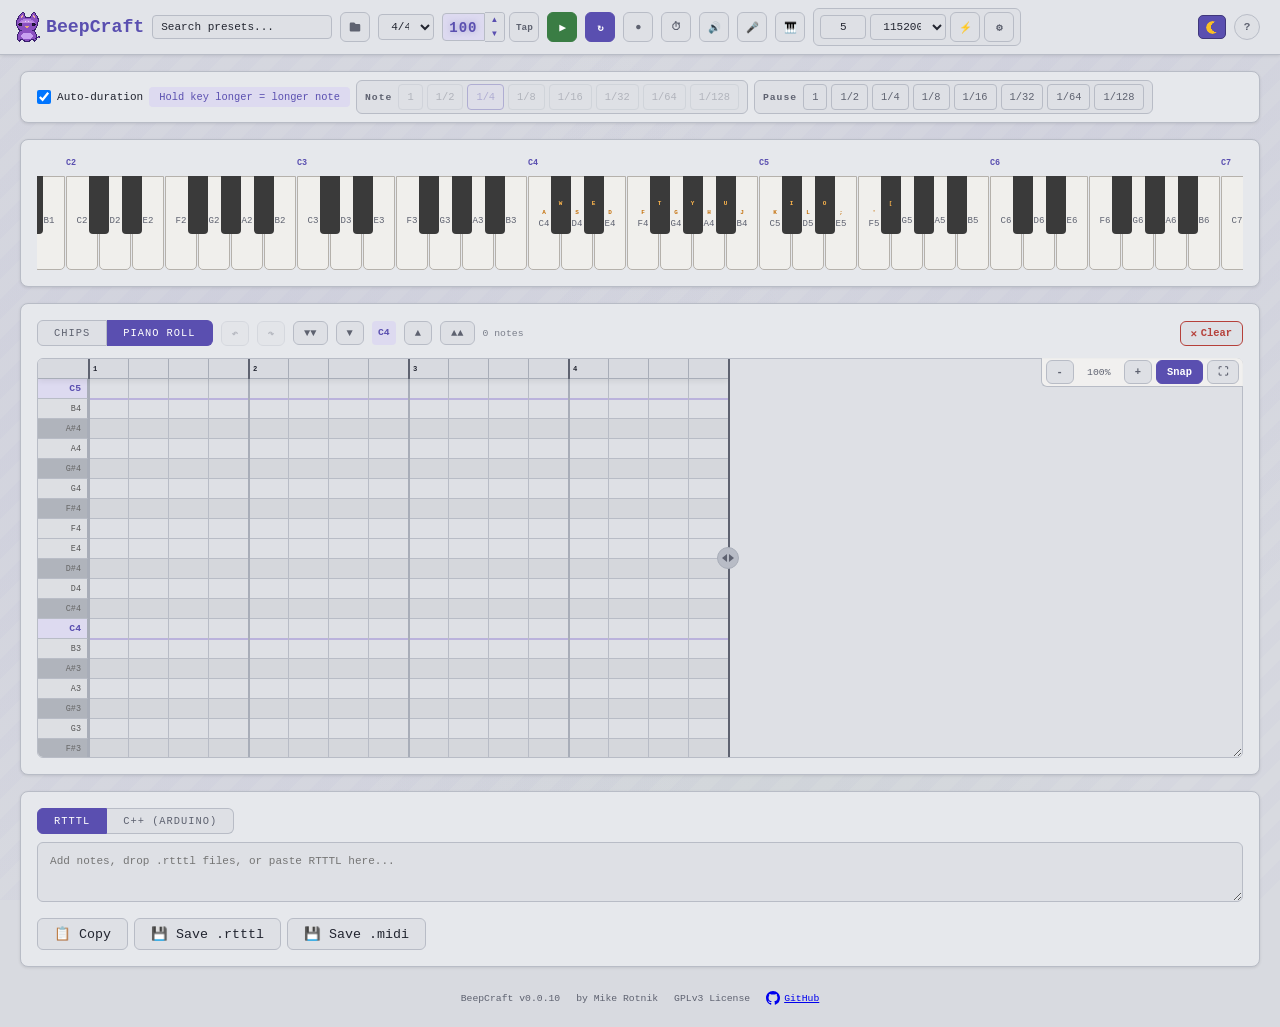
==== beepcraft.html @ d89c74c1 "Ctrl+scroll zoom, middle-click pan, shortcut legend updates Add Ctrl+scroll to zoom piano roll and m" ====
<!DOCTYPE html>
<html lang="en">
<head>
<meta charset="UTF-8">
<meta http-equiv="Content-Security-Policy" content="default-src 'self'; script-src 'self' 'unsafe-inline'; style-src 'self' 'unsafe-inline'; img-src 'self' data:; media-src 'self' blob:; connect-src 'self'; object-src 'none'; base-uri 'self'">
<title>BeepCraft</title>
<link rel="icon" href="data:image/svg+xml,<svg xmlns='http://www.w3.org/2000/svg' viewBox='0 0 100 100'><text y='.9em' font-size='90'>&#127925;</text></svg>">
<style>
:root {
  --bg: #d8dae0;
  --text: #222530;
  --accent: #5a4fb0;
  --accent-bg: #dddaf0;
  --section-bg: #e6e8ec;
  --section-border: #b8bcc6;
  --section-shadow: rgba(0,0,0,0.1);
  --muted: #5e6270;
  --input-bg: #e6e8ec;
  --input-border: #a8adb8;
  --subtle-bg: #dee0e5;
  --error: #b5403a;
  --success: #3a7d44;
  --warning: #c4700a;
  --warning-bg: #eee4d0;
  --info-color: #7a7e8a;
  --top-bar-bg: #e2e4e9;
  --top-bar-border: #b8bcc6;
  --dropdown-bg: #e6e8ec;
  --dropdown-border: #b8bcc6;
  --dropdown-hover: #dee0e5;
  --selection: #d03830;
  --pr-label-w: 50px;
  --pr-row-h: 20px;
  --pr-timeline-h: 20px;
  --modal-max-w: 460px;
}

* { box-sizing: border-box; margin: 0; padding: 0; user-select: none; -webkit-user-select: none; }
input, textarea, [contenteditable] { user-select: text; -webkit-user-select: text; }
html { overflow-x: clip; }
body {
  font-family: monospace; background: var(--bg); color: var(--text); padding: 20px; padding-top: 60px;
  background-image:
    radial-gradient(circle at 20% 50%, rgba(90,79,176,0.07) 0%, transparent 50%),
    radial-gradient(circle at 80% 20%, rgba(90,79,176,0.05) 0%, transparent 40%),
    radial-gradient(circle at 60% 80%, rgba(58,125,68,0.04) 0%, transparent 40%),
    linear-gradient(135deg, transparent 25%, rgba(90,79,176,0.025) 25%, rgba(90,79,176,0.025) 50%, transparent 50%, transparent 75%, rgba(90,79,176,0.025) 75%);
  background-size: 100% 100%, 100% 100%, 100% 100%, 40px 40px;
  background-attachment: fixed;
}
::selection { background: var(--accent); color: #fff; }
h1 { color: var(--accent); font-size: 1.4em; margin: 0; white-space: nowrap; }

.top-bar {
  position: sticky; top: 0; z-index: 50;
  display: flex; align-items: center; gap: 8px 16px; flex-wrap: wrap;
  background: var(--top-bar-bg); border-bottom: 1px solid var(--top-bar-border);
  padding: 8px 80px 8px 20px; margin: -60px -20px 16px -20px;
  box-shadow: 0 1px 3px var(--section-shadow);
}
.top-bar-bpm { font-size: 0.9em; white-space: nowrap; display: inline-flex; align-items: center; gap: 4px; }
.top-bar .btn { height: 30px; justify-content: center; white-space: nowrap; }
.top-bar-pinned {
  position: absolute; right: 20px; top: 50%; transform: translateY(-50%);
  display: flex; align-items: center; gap: 8px;
}

.section { background: var(--section-bg); border-radius: 8px; padding: 16px; margin-bottom: 16px; border: 1px solid var(--section-border); box-shadow: 0 1px 3px var(--section-shadow); }
.section h2 { font-size: 0.8em; color: var(--muted); text-transform: uppercase; letter-spacing: 1px; margin-bottom: 12px; }

.subsection-label { font-size: 0.75em; color: var(--muted); text-transform: uppercase; letter-spacing: 1px; margin-bottom: 8px; font-weight: bold; }

.info { font-size: 0.75em; color: var(--info-color); margin-top: 6px; }
.row { display: flex; gap: 16px; align-items: flex-start; flex-wrap: wrap; }
.row > div { flex: 1; min-width: 220px; }

.collapsible-section { padding: 8px 16px; }
.collapsible-toggle {
  background: none; border: none; cursor: pointer; font-family: monospace;
  font-size: 0.85em; color: var(--muted); text-transform: uppercase; letter-spacing: 1px;
  display: flex; align-items: center; gap: 6px; padding: 4px 0; font-weight: bold; width: 100%;
}
.collapsible-toggle:hover { color: var(--accent); }
.collapsible-toggle .arrow { font-size: 0.7em; transition: transform 0.15s; display: inline-block; }
.collapsible-toggle.open .arrow { transform: rotate(90deg); }
.collapsible-content { padding-top: 12px; }

textarea {
  width: 100%; height: 200px; background: #dde4d8; color: #2e4a24;
  border: 1px solid #aeb8a4; border-radius: 6px; padding: 12px;
  font-family: monospace; font-size: 0.85em; resize: vertical;
}
.rtttl-textarea {
  height: 60px; background: var(--subtle-bg); color: var(--text);
  border-color: var(--section-border);
}
.copy-btn {
  margin-top: 8px; padding: 7px 16px; background: var(--subtle-bg); color: var(--text);
  border: 1px solid var(--section-border); border-radius: 6px; cursor: pointer; font-family: monospace;
}
.copy-btn:hover { background: var(--section-border); }

.toast {
  position: fixed; top: 60px; left: 50%; transform: translateX(-50%);
  background: var(--section-bg); color: var(--text); border: 1px solid var(--section-border);
  border-radius: 8px; padding: 12px 24px; font-family: monospace; font-size: 0.9em;
  box-shadow: 0 4px 16px rgba(0,0,0,0.15); z-index: 100; opacity: 0;
  transition: opacity 0.2s; pointer-events: none; text-align: center;
}
.toast.visible { opacity: 1; }
.toast.error { border-color: var(--error); color: var(--error); }

.app-footer {
  display: flex; justify-content: center; align-items: center; gap: 16px; padding: 8px 0 4px;
  font-size: 0.75em; color: var(--muted); font-family: monospace;
}
.app-footer span { white-space: nowrap; }
.app-footer a { display: inline-flex; align-items: center; gap: 4px; }

body.drag-overlay::after {
  content: 'Drop audio, MIDI, or .rtttl file(s) here';
  position: fixed; top: 0; left: 0; right: 0; bottom: 0;
  background: rgba(112,93,207,0.15); border: 3px dashed var(--accent);
  display: flex; align-items: center; justify-content: center;
  font-family: monospace; font-size: 1.4em; color: var(--accent);
  z-index: 200; pointer-events: none;
}

.top-bar.compact-1 { gap: 6px 8px; padding-left: 12px; }
.top-bar.compact-1 .btn-sm { padding: 5px 8px; width: 30px; }
.top-bar.compact-1 .btn-text { display: none; }
.top-bar.compact-1 .top-bar-group { padding: 3px 6px; }
.top-bar.compact-1 .top-bar-group-label { display: none; }
.top-bar.compact-1 .preset-search-wrap { max-width: 180px; }

.top-bar.compact-2 h1 { display: none; }
.top-bar.compact-2 .preset-search-wrap { max-width: 140px; }

.top-bar.compact-3 { gap: 4px 6px; padding-left: 8px; }
.top-bar.compact-3 .preset-search-wrap { max-width: 100px; min-width: 60px; }
.top-bar.compact-3 #serial-group { display: none; }

.hidden { display: none !important; }

[data-tip] { position: relative; }
[data-tip]::after {
  content: attr(data-tip);
  position: absolute; bottom: calc(100% + 8px); left: 50%; transform: translateX(-50%) scale(0.95);
  padding: 8px 14px; border-radius: 6px; font-size: 12px; font-weight: normal;
  white-space: nowrap; pointer-events: none; opacity: 0; z-index: 60;
  background: var(--section-bg); color: var(--text); border: 1px solid var(--section-border);
  box-shadow: 0 4px 12px rgba(0,0,0,0.1);
  transition: opacity 0.15s, transform 0.15s;
  font-family: monospace; letter-spacing: 0;
}
[data-tip]:hover::after { opacity: 1; transform: translateX(-50%) scale(1); }
[data-tip].tip-down::after { bottom: auto; top: calc(100% + 8px); }
[data-tip].tip-right::after { left: auto; right: 0; transform: translateX(0) scale(0.95); }
[data-tip].tip-right:hover::after { transform: translateX(0) scale(1); }
[data-tip]:has(> [data-tip]:hover)::after { opacity: 0 !important; }

.mode-row { display: flex; gap: 20px; align-items: center; flex-wrap: wrap; }
.mode-row label { cursor: pointer; font-size: 0.9em; display: flex; align-items: center; gap: 6px; }
.mode-row input[type=checkbox] { width: 16px; height: 16px; cursor: pointer; }
.bpm-label { font-size: 0.8em; color: var(--muted); margin-right: 4px; font-weight: bold; }
.bpm-wrap { display: inline-flex; align-items: center; gap: 0; }
.led-display {
  background: var(--accent-bg); color: var(--accent); font-family: monospace; font-size: 1.2em; font-weight: bold;
  padding: 0 6px; border-radius: 4px 0 0 4px; border: 1px solid var(--section-border);
  min-width: 38px; text-align: center; letter-spacing: 1px; cursor: pointer;
  text-shadow: 0 0 6px color-mix(in srgb, var(--accent) 40%, transparent); line-height: 28px; height: 28px;
}
.led-display:hover { text-shadow: 0 0 10px color-mix(in srgb, var(--accent) 60%, transparent); }
.bpm-input {
  width: 52px; padding: 6px 4px; border: 1px solid var(--input-border); border-radius: 0;
  font-family: monospace; font-size: 1em; text-align: center;
  -moz-appearance: textfield; display: none;
}
.bpm-input.editing { display: block; }
.bpm-input::-webkit-inner-spin-button,
.bpm-input::-webkit-outer-spin-button { -webkit-appearance: none; margin: 0; }
.bpm-arrows {
  display: flex; flex-direction: column; border: 1px solid var(--section-border); border-left: none;
  border-radius: 0 4px 4px 0; overflow: hidden;
}
.bpm-arrow {
  background: var(--subtle-bg); border: none; cursor: pointer; padding: 0 6px;
  font-size: 0.55em; line-height: 1; color: var(--accent); display: flex; align-items: center;
  height: 14px;
}
.bpm-arrow:hover { background: var(--section-border); }
.bpm-arrow:active { background: var(--accent); color: #fff; }
.tap-flash { background: var(--accent) !important; color: #fff !important; border-color: var(--accent) !important; }
.hold-hint { font-size: 0.8em; color: var(--accent); background: var(--accent-bg); padding: 4px 10px; border-radius: 4px; text-transform: none; letter-spacing: 0; font-weight: normal; }

.input-settings-bar {
  display: flex; align-items: center; gap: 6px; flex-wrap: wrap;
  padding: 8px 16px;
}
.input-settings-bar.compact-1 .hold-hint { display: none; }
.input-settings-bar.compact-2 .dur-btn,
.input-settings-bar.compact-2 .pause-btn { padding: 4px 5px; }
.input-settings-bar.compact-3 .top-bar-group-label { display: none; }
.input-settings-bar.compact-3 { gap: 4px; }
.input-settings-bar.compact-4 .dur-btn[data-dur="64"],
.input-settings-bar.compact-4 .dur-btn[data-dur="128"],
.input-settings-bar.compact-4 .pause-btn[data-dur="64"],
.input-settings-bar.compact-4 .pause-btn[data-dur="128"] { display: none; }
.auto-label {
  font-size: 0.85em; display: flex; align-items: center; gap: 6px; cursor: pointer;
}
.auto-label input { width: 14px; height: 14px; cursor: pointer; }
.dur-btn, .pause-btn {
  padding: 6px 8px; font-size: 0.8em;
  border: 1px solid var(--section-border); background: none;
  color: var(--muted); border-radius: 4px; cursor: pointer; font-family: monospace;
  transition: border-color 0.1s, color 0.1s, background 0.1s; text-align: center;
  white-space: nowrap;
}
.dur-btn.active { border-color: var(--accent); color: var(--accent); background: var(--accent-bg); }
.dur-btn:hover, .pause-btn:hover { border-color: var(--muted); color: var(--text); background: var(--section-border); }
.dur-btn:disabled { opacity: 0.35; cursor: default; }

.view-tabs { display: flex; gap: 0; margin-bottom: 12px; }
.view-tab {
  padding: 6px 16px; border: 1px solid var(--section-border); background: var(--subtle-bg);
  color: var(--muted); cursor: pointer; font-family: monospace; font-size: 0.8em;
  text-transform: uppercase; letter-spacing: 1px; transition: all 0.1s;
}
.view-tab:first-child { border-radius: 6px 0 0 6px; }
.view-tab:last-child { border-radius: 0 6px 6px 0; border-left: none; }
.view-tab.active { background: var(--accent); color: #fff; border-color: var(--accent); }
.view-tab:hover:not(.active) { background: var(--accent-bg); }

.seq-header { display: flex; align-items: center; gap: 8px; margin-bottom: 12px; flex-wrap: wrap; position: relative; }
.seq-header .info { margin: 0; }
.seq-header-left { display: flex; align-items: center; gap: 8px; z-index: 1; }
.seq-header-right { display: flex; align-items: center; gap: 6px; margin-left: auto; z-index: 1; }
.seq-header.compact-1 #melody-stats { display: none; }
.seq-header.compact-2 .seq-header-left { gap: 4px; }
.seq-header.compact-2 .seq-header-left .btn-sm { padding: 4px 6px; }
.seq-header.compact-3 #note-count { display: none; }
.seq-header.compact-3 #btn-clear .btn-text { display: none; }

.controls { display: flex; gap: 8px; flex-wrap: wrap; align-items: center; }
.btn {
  padding: 9px 18px; border: 1px solid transparent; border-radius: 6px;
  cursor: pointer; font-family: monospace; font-size: 0.9em; font-weight: bold;
  display: inline-flex; align-items: center; gap: 4px;
}
.btn-sm { padding: 5px 10px; font-size: 0.8em; }
.btn-play  { background: var(--success); color: #fff; border-color: var(--success); }
#dance-cat { vertical-align: middle; margin-left: 2px; margin-right: -4px; image-rendering: pixelated; }
.btn-stop  { background: var(--error); color: #fff; border-color: var(--error); }
.btn-clear { background: var(--subtle-bg); color: var(--muted); border-color: var(--section-border); }
.btn-danger { background: var(--subtle-bg); color: var(--error); border-color: var(--error); }
.btn-danger:hover { background: var(--error); color: #fff; opacity: 1; }
.btn-record { background: var(--subtle-bg); color: var(--muted); border-color: var(--section-border); }
.btn-metronome { background: var(--subtle-bg); color: var(--muted); border-color: var(--section-border); }
.btn-metronome.active { background: var(--warning); color: #fff; border-color: var(--warning); }
.btn-loop { background: var(--subtle-bg); color: var(--muted); border: 1px solid var(--section-border); }
.btn-loop.active, #btn-snap.active, #btn-midi.active, #btn-serial.active { background: var(--accent); color: #fff; border-color: var(--accent); }
.octave-badge {
  font-size: 0.75em; font-weight: bold; color: var(--accent); font-family: monospace;
  padding: 7px 6px; border-radius: 4px; background: var(--accent-bg);
  min-width: 24px; text-align: center; transition: transform 0.15s;
  line-height: 1;
}
.octave-badge.flash { animation: octave-badge-flash 0.3s ease-out; }
@keyframes octave-badge-flash { 0% { transform: scale(1.3); } 100% { transform: scale(1); } }
.metro-indicator { display: inline-block; width: 1em; text-align: center; font-size: 1em; transition: opacity 0.05s; opacity: 0.3; margin-right: 2px; }
.btn-record.recording { background: var(--error); color: #fff; border-color: var(--error); animation: pulse-rec 1s infinite; }
#btn-mic-record.recording { background: var(--error); color: #fff; border-color: var(--error); animation: pulse-rec 1s infinite; }
.btn:hover:not(:disabled) { opacity: 0.85; }
.btn-clear:hover:not(:disabled), .btn-record:not(.recording):hover:not(:disabled), .btn-metronome:not(.active):hover:not(:disabled), .btn-loop:not(.active):hover:not(:disabled) {
  opacity: 1; border-color: var(--muted); color: var(--text); background: var(--section-border);
}
.theme-toggle:hover { background: var(--section-border); }
.btn-help:hover { background: var(--section-border); }
.btn:active:not(:disabled) { opacity: 0.7; box-shadow: inset 0 1px 3px rgba(0,0,0,0.3); }
.btn:disabled { opacity: 0.35; cursor: default; }
.dur-btn:active { opacity: 0.7; box-shadow: inset 0 1px 3px rgba(0,0,0,0.3); }
.pause-btn:active { opacity: 0.7; box-shadow: inset 0 1px 3px rgba(0,0,0,0.3); }
.copy-btn:active { opacity: 0.7; box-shadow: inset 0 1px 3px rgba(0,0,0,0.3); }
.theme-toggle:active { opacity: 0.7; box-shadow: inset 0 1px 3px rgba(0,0,0,0.3); }
.btn-help:active { opacity: 0.7; box-shadow: inset 0 1px 3px rgba(0,0,0,0.3); }

@keyframes pulse-rec {
  0%, 100% { opacity: 1; }
  50% { opacity: 0.4; }
}

.theme-toggle {
  width: 28px; height: 24px; border: 1px solid color-mix(in srgb, var(--accent) 70%, #000); border-radius: 5px;
  background: var(--accent); color: #fff; cursor: pointer; font-size: 1em; line-height: 1;
  display: inline-flex; align-items: center; justify-content: center; padding: 1px;
}
.theme-toggle:hover { background: var(--accent); opacity: 0.85; }
.moon-icon {
  display: inline-block; width: 13px; height: 13px;
  background: #fbbf24;
  -webkit-mask: radial-gradient(circle 5px at 10px 6px, transparent 98%, #000 100%);
  mask: radial-gradient(circle 5px at 10px 6px, transparent 98%, #000 100%);
  border-radius: 50%;
}

.top-bar-group {
  display: inline-flex; align-items: center; gap: 4px;
  padding: 3px 8px; border: 1px solid var(--section-border); border-radius: 6px;
  background: var(--subtle-bg); position: relative;
}
.top-bar-group-label {
  font-size: 0.75em; color: var(--muted); letter-spacing: 1px;
  font-weight: bold; margin-right: 2px;
}

.baud-select, .time-sig-select, .melody-search, .melody-select, .pin-input {
  padding: 5px 8px; border: 1px solid var(--section-border); border-radius: 4px;
  font-family: monospace; font-size: 0.85em;
  background: var(--subtle-bg); color: var(--text); color-scheme: light;
}
.baud-select, .time-sig-select, .melody-select { cursor: pointer; }
.baud-select { width: 76px; }
.time-sig-select { width: 56px; }
.preset-search-wrap { position: relative; flex: 1 1 120px; min-width: 80px; max-width: 280px; }
.melody-search { width: 100%; text-overflow: ellipsis; box-sizing: border-box; }
.melody-search::placeholder { color: var(--text); opacity: 1; }
.melody-select { min-width: 140px; }
.preset-dropdown {
  display: none; position: absolute; top: 100%; left: 0; right: 0; min-width: 240px;
  max-height: 320px; overflow-y: auto; overscroll-behavior: contain; z-index: 55;
  background: var(--dropdown-bg); border: 1px solid var(--dropdown-border);
  border-radius: 0 0 6px 6px; box-shadow: 0 6px 20px rgba(0,0,0,0.15);
  margin-top: 2px;
}
.preset-dropdown.open { display: block; }
.preset-item {
  padding: 6px 10px; font-size: 0.8em; font-family: monospace; cursor: pointer;
  white-space: nowrap; overflow: hidden; text-overflow: ellipsis;
  color: var(--text); border-bottom: 1px solid var(--section-border);
}
.preset-item:last-child { border-bottom: none; }
.preset-item:hover, .preset-item.active { background: var(--dropdown-hover); }
.preset-item.loaded { color: var(--accent); font-weight: bold; background: var(--accent-bg); }
.preset-item .preset-match { color: var(--accent); font-weight: bold; }
.preset-count {
  padding: 4px 10px; font-size: 0.7em; color: var(--muted);
  text-align: center; border-bottom: 1px solid var(--section-border);
}
.pin-input { width: 46px; text-align: center; }

.melody-name-wrap {
  flex: 1 1 0; min-width: 0; display: flex; justify-content: center;
}
.melody-name {
  max-width: 100%; font-weight: bold; font-size: 1.2em; text-align: center;
  color: var(--accent); white-space: nowrap; overflow: hidden; text-overflow: ellipsis;
  cursor: pointer;
}
.melody-name:empty { pointer-events: none; }
.melody-name.editing {
  outline: none; background: var(--subtle-bg); border: 1px solid var(--accent);
  border-radius: 4px; padding: 2px 8px; cursor: text;
}

.rtttl-actions { display: flex; gap: 6px; margin-top: 4px; }

.serial-setup-steps p { font-size: 0.85em; margin: 6px 0; line-height: 1.5; }
.serial-sketch-textarea {
  width: 100%; height: 180px; font-size: 0.8em; margin-top: 8px;
  resize: vertical;
}

.output-tabs { margin-bottom: 0; }

.btn-help {
  width: 26px; height: 26px; border-radius: 50%; border: 1px solid var(--section-border);
  background: var(--subtle-bg); color: var(--muted); cursor: pointer; font-family: monospace;
  font-size: 0.85em; font-weight: bold; display: flex; align-items: center;
  justify-content: center; padding: 0;
}
.btn-help:hover { background: var(--section-border); }

.modal-overlay {
  position: fixed; top: 0; left: 0; width: 100%; height: 100%;
  background: rgba(0,0,0,0.4); z-index: 100; display: flex;
  align-items: center; justify-content: center;
}
.modal-content {
  background: var(--section-bg); border-radius: 10px; padding: 20px 24px;
  max-width: var(--modal-max-w); width: 90%; box-shadow: 0 8px 32px rgba(0,0,0,0.2);
}
.modal-header { display: flex; align-items: center; justify-content: space-between; margin-bottom: 12px; }
.modal-header h3 { margin: 0; font-size: 1.1em; }
.modal-close {
  background: none; border: none; font-size: 1.4em; cursor: pointer;
  color: #999; padding: 0 4px;
}
.modal-close:hover { color: var(--text); }
.hotkey-table { width: 100%; border-collapse: collapse; font-size: 0.85em; }
.hotkey-table td { padding: 5px 8px; border-bottom: 1px solid var(--section-border); }
.hotkey-table td:first-child { white-space: nowrap; }
kbd {
  display: inline-block; padding: 2px 6px; background: var(--subtle-bg); border: 1px solid var(--section-border);
  border-radius: 3px; font-family: monospace; font-size: 0.85em; box-shadow: 0 1px 0 var(--section-border);
}

.keyboard-wrap { overflow-x: auto; padding-bottom: 4px; position: relative; }
.keyboard { position: relative; height: 110px; user-select: none; }
.white-key {
  width: 32px; height: 94px; background: #f0efec; border: 1px solid #b5b1ab;
  border-radius: 0 0 5px 5px; cursor: pointer; display: flex; align-items: flex-end;
  justify-content: center; padding-bottom: 8px; font-size: 0.7em; color: var(--muted);
  position: absolute; z-index: 1; top: 20px; transition: background 0.05s;
  flex-direction: column; gap: 2px;
}
.white-key:hover { background: #d8d2f0; }
.white-key.pressed { background: #beb4e6; box-shadow: inset 0 3px 8px rgba(90,72,176,0.3), inset 0 -1px 2px rgba(0,0,0,0.1); border-color: #9e94d0; }
.black-key {
  width: 20px; height: 58px; background: #3a3a3a; border-radius: 0 0 4px 4px;
  cursor: pointer; position: absolute; z-index: 2; top: 20px;
  display: flex; align-items: flex-end; justify-content: center;
  padding-bottom: 4px; font-size: 0.6em; color: #999; transition: background 0.05s;
  flex-direction: column; gap: 2px;
}
.black-key:hover { background: var(--accent); color: #fff; }
.black-key.pressed { background: #5a48b0; color: #fff; box-shadow: inset 0 3px 8px rgba(0,0,0,0.4), inset 0 -1px 2px rgba(90,72,176,0.3); }

.key-binding {
  font-size: 0.65em; color: var(--warning); font-weight: bold; text-align: center; width: 100%;
}
.black-key .key-binding { color: #ffb74d; }
.note-label { text-align: center; width: 100%; }

.octave-label {
  position: absolute; top: 2px; font-size: 0.65em; color: var(--accent);
  font-weight: bold; z-index: 3; pointer-events: none;
}



.octave-indicator {
  position: absolute; top: 50%; left: 50%; transform: translate(-50%, -50%) scale(0.8);
  background: var(--accent); color: #fff; font-size: 1.4em; font-weight: bold;
  padding: 8px 20px; border-radius: 8px; pointer-events: none;
  opacity: 0; transition: opacity 0.3s, transform 0.3s; z-index: 10;
  font-family: monospace;
}
.octave-indicator.show { opacity: 0.85; transform: translate(-50%, -50%) scale(1); animation: octave-fade 1s ease-out forwards; }
@keyframes octave-fade {
  0% { opacity: 0.85; }
  60% { opacity: 0.85; }
  100% { opacity: 0; }
}

.piano-roll-wrapper { position: relative; }
.piano-roll-wrapper.fullscreen {
  position: fixed; left: 0; right: 0; bottom: 0; z-index: 40;
  background: var(--bg);
}
.piano-roll-wrapper.fullscreen .pr-zoom-controls { border-radius: 0 0 0 6px; border-top: none; }
.piano-roll-wrapper.fullscreen .piano-roll {
  height: 100% !important; max-height: none; border-radius: 0; resize: none;
}
.piano-roll { position: relative; overflow: auto; border: 1px solid var(--section-border); border-radius: 6px; background: var(--subtle-bg); height: 400px; resize: vertical; min-height: 150px; max-height: 90vh; }
.piano-roll-inner { position: relative; overflow: clip; }
.pr-label {
  width: var(--pr-label-w); height: var(--pr-row-h); display: flex; align-items: center; justify-content: flex-end;
  padding-right: 6px; font-size: 0.65em; color: #555; background: #dddfe3;
  border-bottom: 1px solid var(--section-border); border-right: 1px solid var(--input-border); box-sizing: border-box;
  flex-shrink: 0; user-select: none; cursor: pointer;
}
.pr-label:hover { background: #e0e0e0; }
.pr-label.black-key-row:hover { background: #555; }
.pr-label.octave-c:hover { background: #d0ccec; }
.pr-labels-sticky {
  position: sticky; left: 0; z-index: 5; width: var(--pr-label-w); height: 100%;
  flex-shrink: 0; pointer-events: auto;
}
.pr-label.octave-c { background: var(--accent-bg); color: var(--accent); font-weight: 700; font-size: 0.75em; }
.pr-label.black-key-row { background: #b0b4bc; color: #666; }
.pr-row-bg { position: absolute; left: var(--pr-label-w); height: var(--pr-row-h); pointer-events: none; }
.pr-row-bg.black-key-row { background: rgba(0,0,0,0.04); }
.pr-gridline-h {
  position: absolute; left: 0; height: 1px; background: var(--section-border); pointer-events: none;
}
.pr-gridline-h.octave-c { background: #bab2dc; height: 2px; }
.pr-gridline-v {
  position: absolute; top: 0; width: 1px; background: var(--section-border); pointer-events: none;
}
.pr-gridline-v.measure { background: var(--input-border); width: 2px; }
.pr-gridline-v.sub-half { background: var(--section-border); opacity: 0.6; }
.pr-gridline-v.sub-quarter { background: var(--section-border); opacity: 0.3; }
.pr-note {
  position: absolute; height: 18px; border-radius: 3px; cursor: grab;
  background: var(--accent); color: #fff; font-size: 0.6em; line-height: 18px;
  padding-left: 4px; overflow: hidden; white-space: nowrap; user-select: none;
  box-shadow: 0 1px 2px rgba(0,0,0,0.15); min-width: 8px; z-index: 2;
}
.pr-note:hover { filter: brightness(1.15); }
.pr-note.selected { outline: 2px solid var(--selection); outline-offset: -1px; box-shadow: 0 0 0 1px var(--selection), 0 1px 6px color-mix(in srgb, var(--selection) 45%, transparent); z-index: 3; }
.pr-note-label { pointer-events: none; }
.pr-note .pr-resize {
  position: absolute; right: 0; top: 0; width: 6px; height: 100%;
  cursor: ew-resize; background: rgba(255,255,255,0.35); border-radius: 0 3px 3px 0;
  opacity: 1;
}
.pr-note .pr-resize:hover { background: rgba(255,255,255,0.7); }
.piano-roll .pr-empty { padding: 20px; text-align: center; color: var(--muted); font-size: 0.85em; }
.pr-timeline {
  position: sticky; top: 0; z-index: 11; height: var(--pr-timeline-h); min-width: 100%; background: var(--bg);
  border-bottom: 1px solid var(--input-border); cursor: pointer; user-select: none; display: flex;
  box-shadow: 0 2px 6px rgba(0,0,0,0.08);
}
.pr-timeline-label { display: none; }
.pr-timeline-inner {
  position: relative; height: var(--pr-timeline-h); margin-left: var(--pr-label-w);
}
.pr-timeline-beat {
  position: absolute; top: 0; height: var(--pr-timeline-h); display: flex; align-items: center;
  padding-left: 3px; font-size: 0.55em; color: var(--muted); border-left: 1px solid var(--input-border);
  box-sizing: border-box;
}
.pr-timeline-beat.measure { font-weight: bold; color: var(--text); border-left: 2px solid var(--muted); }
.pr-select-rect {
  position: absolute; border: 1px dashed var(--accent); background: rgba(112,93,207,0.1);
  pointer-events: none; z-index: 9;
}
.pr-zoom-controls { position: absolute; top: 0; right: 0; z-index: 15; display: flex; align-items: center; gap: 4px; padding: 2px 4px; background: rgba(243,242,240,0.9); border-radius: 0 6px 0 6px; border-left: 1px solid var(--section-border); border-bottom: 1px solid var(--section-border); }
.pr-zoom-input {
  width: 42px; font-size: 0.75em; color: var(--muted); text-align: center;
  border: 1px solid transparent; border-radius: 3px; background: transparent;
  font-family: monospace; padding: 1px 2px;
}
.pr-zoom-input:hover { border-color: var(--input-border); }
.pr-zoom-input:focus { border-color: var(--accent); outline: none; background: var(--section-bg); color: var(--text); }
.pr-playhead {
  position: absolute; top: 0; width: 2px; background: var(--error); z-index: 10;
  pointer-events: none; box-shadow: 0 0 4px rgba(181,64,58,0.5);
}
.pr-hover-line {
  position: absolute; top: 0; width: 1px; background: var(--accent); z-index: 9;
  pointer-events: none; opacity: 0.6;
}
.pr-hover-marker {
  position: absolute; top: 0; width: 0; height: 0; pointer-events: none; z-index: 12;
  border-left: 8px solid transparent; border-right: 8px solid transparent;
  border-top: 12px solid var(--accent);
}
.pr-edge-handle {
  position: absolute; width: 6px; cursor: ew-resize; z-index: 8;
  background: transparent; border-right: 2px solid var(--muted);
}
.pr-edge-handle:hover { border-right-color: var(--accent); background: rgba(112,93,207,0.08); }
.pr-edge-expand {
  position: absolute;
  width: 22px; height: 22px; border-radius: 50%;
  background: var(--section-border); border: 1px solid var(--input-border);
  cursor: ew-resize; z-index: 9; user-select: none;
  display: flex; align-items: center; justify-content: center; gap: 2px;
  color: var(--muted); transition: background 0.15s, color 0.15s;
}
.pr-edge-expand::before, .pr-edge-expand::after {
  content: ''; width: 0; height: 0;
  border-top: 4px solid transparent; border-bottom: 4px solid transparent;
}
.pr-edge-expand::before { border-right: 5px solid currentColor; }
.pr-edge-expand::after { border-left: 5px solid currentColor; }
.pr-edge-expand .shift-arrows { display: none; }
.pr-edge-expand.shift::before, .pr-edge-expand.shift::after { display: none; }
.pr-edge-expand.shift .shift-arrows { display: contents; }
.pr-edge-arrow {
  width: 0; height: 0;
  border-top: 4px solid transparent; border-bottom: 4px solid transparent;
}
.pr-edge-arrow.left { border-right: 5px solid currentColor; }
.pr-edge-arrow.right { border-left: 5px solid currentColor; }
.pr-edge-expand:hover, .pr-edge-expand.active { background: var(--accent); color: #fff; border-color: var(--accent); }

.pr-transpose-overlay {
  position: absolute; top: 50%; left: 50%; transform: translate(-50%, -50%) scale(0.8);
  font-size: 2.5em; color: var(--accent); pointer-events: none;
  opacity: 0; z-index: 12; font-family: monospace; font-weight: bold;
}
.pr-transpose-overlay.show.dir-up { animation: transpose-up 0.6s ease-out forwards; }
.pr-transpose-overlay.show.dir-down { animation: transpose-down 0.6s ease-out forwards; }
@keyframes transpose-up {
  0% { opacity: 0.9; transform: translate(-50%, -50%) scale(1); }
  100% { opacity: 0; transform: translate(-50%, -80%) scale(0.8); }
}
@keyframes transpose-down {
  0% { opacity: 0.9; transform: translate(-50%, -50%) scale(1); }
  100% { opacity: 0; transform: translate(-50%, -20%) scale(0.8); }
}
.pr-measure-highlight {
  position: absolute; top: 0; pointer-events: none; z-index: 1;
  background: rgba(112,93,207,0.08);
}

.pr-note.transpose-flash { animation: note-flash 0.4s ease-out; }
@keyframes note-flash {
  0% { filter: brightness(1.6); }
  100% { filter: brightness(1); }
}

.sequence {
  display: flex; flex-wrap: wrap; gap: 6px; min-height: 50px;
  padding: 8px; background: var(--subtle-bg); border-radius: 6px; border: 1px solid var(--section-border);
}
.note-chip {
  background: var(--accent-bg); border: 1px solid var(--accent); border-radius: 4px;
  padding: 4px 8px; font-size: 0.8em; cursor: grab;
  display: flex; align-items: center; gap: 6px; color: var(--accent);
}
.note-chip:active { cursor: grabbing; }
.note-chip.dragging { opacity: 0.4; }
.note-chip.drag-over-left { box-shadow: -3px 0 0 0 var(--accent); }
.note-chip.drag-over-right { box-shadow: 3px 0 0 0 var(--accent); }
.note-chip .remove { color: var(--error); font-weight: bold; font-size: 1em; line-height: 1; cursor: pointer; }
.note-chip .remove:hover { color: #d04a44; }
.note-chip .dur-label { color: var(--muted); font-size: 0.75em; }
.note-chip.rest { color: var(--muted); border-color: var(--section-border); background: var(--bg); }
.note-chip.highlight { background: #d8d2f0; }
.note-chip.playing { background: #e0c860; border-color: #c4a830; color: #3a3520; }
.note-chip.playing .dur-label { color: #6a6040; }
.note-chip.rest.playing { background: #f0e8c8; border-color: #c4a830; color: #6a6040; }
.note-chip.rest.flash { animation: chip-flash 0.4s ease-out; }
@keyframes chip-flash {
  0% { background: var(--accent); color: #fff; border-color: var(--accent); }
  100% { background: var(--bg); color: var(--muted); border-color: var(--section-border); }
}
.empty-msg { color: var(--muted); font-size: 0.85em; align-self: center; padding: 4px; }

[data-theme="dark"] { color-scheme: dark; --led-color: #ffaa00; --selection: #e5c07b; }
[data-theme="dark"] body {
  background: #282c34; color: #abb2bf;
  background-image:
    radial-gradient(circle at 15% 50%, rgba(97,175,239,0.06) 0%, transparent 50%),
    radial-gradient(circle at 85% 15%, rgba(198,120,221,0.05) 0%, transparent 40%),
    radial-gradient(circle at 50% 85%, rgba(152,195,121,0.04) 0%, transparent 40%),
    linear-gradient(135deg, transparent 25%, rgba(97,175,239,0.015) 25%, rgba(97,175,239,0.015) 50%, transparent 50%, transparent 75%, rgba(97,175,239,0.015) 75%);
  background-size: 100% 100%, 100% 100%, 100% 100%, 40px 40px;
  background-attachment: fixed;
}
[data-theme="dark"] h1 { color: #61afef; }
[data-theme="dark"] .section { background: #21252b; border-color: #181a1f; box-shadow: 0 1px 4px rgba(0,0,0,0.4); }
[data-theme="dark"] .section h2 { color: #636d83; }
[data-theme="dark"] .subsection-label { color: #636d83; }
[data-theme="dark"] .mode-row label { color: #abb2bf; }
[data-theme="dark"] .bpm-input { background: #2c313a; color: #abb2bf; border-color: #3e4451; }
[data-theme="dark"] .hold-hint { background: #2c313a; color: #61afef; }


[data-theme="dark"] .top-bar { background: #21252b; border-bottom-color: #181a1f; box-shadow: 0 1px 4px rgba(0,0,0,0.4); }
[data-theme="dark"] .top-bar-bpm { color: #abb2bf; }
[data-theme="dark"] .led-display { background: #1a1400; color: var(--led-color); border-color: #332b00; text-shadow: 0 0 6px rgba(255,170,0,0.5); }
[data-theme="dark"] .led-display:hover { text-shadow: 0 0 10px rgba(255,170,0,0.7); }
[data-theme="dark"] .bpm-arrows { border-color: #222; }
[data-theme="dark"] .bpm-arrow { background: #1a1a1a; color: var(--led-color); }
[data-theme="dark"] .bpm-arrow:hover { background: #2a2a2a; }
[data-theme="dark"] .bpm-arrow:active { background: var(--led-color); color: #111; }

[data-theme="dark"] .collapsible-toggle { color: #636d83; }
[data-theme="dark"] .collapsible-toggle:hover { color: #61afef; }

[data-theme="dark"] .dur-btn, [data-theme="dark"] .pause-btn { background: #2c313a; color: #abb2bf; border-color: #3e4451; }
[data-theme="dark"] .dur-btn.active { background: #3e4451; color: #61afef; border-color: #61afef; }
[data-theme="dark"] .dur-btn:hover, [data-theme="dark"] .pause-btn:hover { background: #3e4451; color: #e5c07b; border-color: #636d83; }

[data-theme="dark"] .white-key { background: #cdd0d6; border-color: #555; color: #3e4451; }
[data-theme="dark"] .white-key:hover { background: #61afef; color: #282c34; }
[data-theme="dark"] .white-key.pressed { background: #528bcc; color: #fff; box-shadow: inset 0 3px 8px rgba(0,0,0,0.35), inset 0 -1px 2px rgba(97,175,239,0.2); border-color: #4178a4; }
[data-theme="dark"] .black-key { background: #181a1f; color: #636d83; }
[data-theme="dark"] .black-key:hover { background: #61afef; color: #282c34; }
[data-theme="dark"] .black-key.pressed { background: #528bcc; color: #fff; box-shadow: inset 0 3px 8px rgba(0,0,0,0.5), inset 0 -1px 2px rgba(97,175,239,0.2); }
[data-theme="dark"] .key-binding { color: #e5c07b; }
[data-theme="dark"] .black-key .key-binding { color: #e5c07b; }
[data-theme="dark"] .octave-label { color: #c678dd; }

[data-theme="dark"] .sequence { background: #2c313a; border-color: #3e4451; }
[data-theme="dark"] .note-chip { background: #3e4451; border-color: #61afef; color: #61afef; }
[data-theme="dark"] .note-chip .dur-label { color: #636d83; }
[data-theme="dark"] .note-chip .remove { color: #e06c75; }
[data-theme="dark"] .note-chip .remove:hover { color: #be5046; }
[data-theme="dark"] .note-chip.rest { background: #2c313a; border-color: #3e4451; color: #636d83; }
[data-theme="dark"] .note-chip.highlight { background: #4a5163; }
[data-theme="dark"] .note-chip.playing { background: #e5c07b; border-color: #d19a66; color: #282c34; }
[data-theme="dark"] .note-chip.playing .dur-label { color: #4b5263; }
[data-theme="dark"] .note-chip.rest.playing { background: #3e3a2c; border-color: #d19a66; color: #e5c07b; }
[data-theme="dark"] .note-chip.drag-over-left { box-shadow: -3px 0 0 0 #61afef; }
[data-theme="dark"] .note-chip.drag-over-right { box-shadow: 3px 0 0 0 #61afef; }
[data-theme="dark"] .empty-msg { color: #4b5263; }

[data-theme="dark"] .view-tab { background: #2c313a; color: #abb2bf; border-color: #3e4451; }
[data-theme="dark"] .view-tab.active { background: #61afef; color: #282c34; border-color: #61afef; }
[data-theme="dark"] .view-tab:hover:not(.active) { background: #3e4451; }
[data-theme="dark"] .piano-roll { background: #2c313a; border-color: #3e4451; }
[data-theme="dark"] .pr-timeline { background: #2c313a; border-bottom-color: #4b5263; box-shadow: 0 2px 6px rgba(0,0,0,0.25); }
[data-theme="dark"] .pr-timeline-label { background: #2c313a; border-color: #4b5263; color: #636d83; }
[data-theme="dark"] .pr-timeline-beat { color: #636d83; border-left-color: #4b5263; }
[data-theme="dark"] .pr-timeline-beat.measure { color: #abb2bf; border-left-color: #636d83; }
[data-theme="dark"] .pr-label { background: #3a3f4a; color: #bbb; border-color: #2a2e36; border-right-color: #4b5263; }
[data-theme="dark"] .pr-label.octave-c { background: #424856; color: #61afef; }
[data-theme="dark"] .pr-label:hover { background: #4a5060; }
[data-theme="dark"] .pr-label.black-key-row:hover { background: #252830; }
[data-theme="dark"] .pr-label.octave-c:hover { background: #4e5a6a; }
[data-theme="dark"] .pr-label.black-key-row { background: #2a2e36; color: #636d83; }
[data-theme="dark"] .pr-row-bg.black-key-row { background: rgba(0,0,0,0.15); }
[data-theme="dark"] .pr-gridline-h { background: #3e4451; }
[data-theme="dark"] .pr-gridline-h.octave-c { background: #4b5263; }
[data-theme="dark"] .pr-gridline-v { background: #3e4451; }
[data-theme="dark"] .pr-gridline-v.measure { background: #636d83; }
[data-theme="dark"] .pr-select-rect { border-color: #61afef; background: rgba(97,175,239,0.1); }
[data-theme="dark"] .pr-note { background: #61afef; color: #282c34; }
[data-theme="dark"] .pr-note.selected { outline-color: var(--selection); box-shadow: 0 0 0 1px var(--selection), 0 1px 6px color-mix(in srgb, var(--selection) 50%, transparent); }
[data-theme="dark"] .pr-edge-expand { background: #3e4451; border-color: #4b5263; color: #636d83; }
[data-theme="dark"] .pr-edge-expand:hover, [data-theme="dark"] .pr-edge-expand.active { background: #61afef; color: #282c34; border-color: #61afef; }
[data-theme="dark"] .pr-playhead { background: #e06c75; box-shadow: 0 0 4px rgba(224,108,117,0.5); }
[data-theme="dark"] .pr-hover-line { background: #61afef; }

[data-theme="dark"] .btn-play { background: #98c379; color: #282c34; }
[data-theme="dark"] .btn-stop { background: #e06c75; color: #282c34; }
[data-theme="dark"] .btn-clear,
[data-theme="dark"] .btn-record,
[data-theme="dark"] .btn-metronome,
[data-theme="dark"] .btn-loop { background: #3e4451; color: #abb2bf; border-color: #4b5263; }
[data-theme="dark"] .btn-clear:hover,
[data-theme="dark"] .btn-record:not(.recording):hover,
[data-theme="dark"] .btn-metronome:not(.active):hover,
[data-theme="dark"] .btn-loop:not(.active):hover { background: #4b5263; color: #e5c07b; border-color: #636d83; }
[data-theme="dark"] .octave-badge { background: #2c313a; color: #61afef; }
[data-theme="dark"] .btn-danger { background: #3e4451; color: #e06c75; border-color: #e06c75; }
[data-theme="dark"] .btn-danger:hover { background: #e06c75; color: #282c34; }
[data-theme="dark"] .btn-metronome.active { background: #e65100; color: #fff; border-color: #e65100; }
[data-theme="dark"] .btn-loop.active { background: #61afef; color: #282c34; border-color: #61afef; }
[data-theme="dark"] .melody-select,
[data-theme="dark"] .melody-search,
[data-theme="dark"] .time-sig-select,
[data-theme="dark"] .baud-select,
[data-theme="dark"] .pin-input { background: #2c313a; color: #abb2bf; border-color: #3e4451; color-scheme: dark; }
[data-theme="dark"] .melody-search::placeholder { color: #abb2bf; }
[data-theme="dark"] .preset-dropdown { background: #2c313a; border-color: #3e4451; box-shadow: 0 6px 20px rgba(0,0,0,0.4); }
[data-theme="dark"] .preset-item { color: #abb2bf; border-bottom-color: #3e4451; }
[data-theme="dark"] .preset-item:hover, [data-theme="dark"] .preset-item.active { background: #3e4451; }
[data-theme="dark"] .preset-item.loaded { color: #61afef; background: rgba(97,175,239,0.15); }
[data-theme="dark"] .preset-count { color: #636d83; border-bottom-color: #3e4451; }
[data-theme="dark"] .top-bar-group { background: #2c313a; border-color: #3e4451; }
[data-theme="dark"] .top-bar-group-label { color: #636d83; }
[data-theme="dark"] .pr-zoom-controls { background: rgba(33,37,43,0.9); border-color: #3e4451; }
[data-theme="dark"] .pr-zoom-input { color: #636d83; }
[data-theme="dark"] .pr-zoom-input:hover { border-color: #4b5263; }
[data-theme="dark"] .pr-zoom-input:focus { border-color: #61afef; background: #2c313a; color: #abb2bf; }
[data-theme="dark"] .btn-record.recording { background: #e06c75; color: #282c34; border-color: #e06c75; }
[data-theme="dark"] #btn-mic-record.recording { background: #e06c75; color: #282c34; border-color: #e06c75; }
[data-theme="dark"] .rec-indicator { color: #e06c75; }


[data-theme="dark"] textarea { background: #1e2127; color: #98c379; border-color: #3e4451; }
[data-theme="dark"] .rtttl-textarea { background: #2c313a; color: #abb2bf; border-color: #3e4451; }
[data-theme="dark"] .copy-btn { background: #3e4451; color: #abb2bf; border-color: #4b5263; }
[data-theme="dark"] .copy-btn:hover { background: #4b5263; }
[data-theme="dark"] .info { color: #4b5263; }

[data-theme="dark"] .theme-toggle { background: #61afef; color: #fbbf24; border-color: #528fbf; }
[data-theme="dark"] .theme-toggle:hover { background: #4a9ae0; }

[data-theme="dark"] .btn-help { background: #3e4451; color: #abb2bf; border-color: #4b5263; }
[data-theme="dark"] .btn-help:hover { background: #4b5263; color: #e5c07b; border-color: #636d83; }
[data-theme="dark"] .modal-overlay { background: rgba(0,0,0,0.6); }
[data-theme="dark"] .modal-content { background: #21252b; color: #abb2bf; }
[data-theme="dark"] .modal-close { color: #636d83; }
[data-theme="dark"] .modal-close:hover { color: #abb2bf; }
[data-theme="dark"] .hotkey-table td { border-bottom-color: #3e4451; }
[data-theme="dark"] kbd { background: #2c313a; border-color: #4b5263; color: #abb2bf; box-shadow: 0 1px 0 #181a1f; }
[data-theme="dark"] [data-tip]::after { background: #2c313a; color: #abb2bf; border-color: #3e4451; box-shadow: 0 4px 12px rgba(0,0,0,0.3); }
[data-theme="dark"] .piano-roll-wrapper.fullscreen { background: #282c34; }

</style>
</head>
<body>

<div class="top-bar" id="top-bar">
  <canvas id="dance-cat" width="32" height="32"></canvas>
  <h1><a href="https://mrotnik.github.io/beepcraft/" target="_blank" rel="noopener" style="color:inherit;text-decoration:none">BeepCraft</a></h1>
  <span class="preset-search-wrap tip-down" data-tip="Search presets">
    <input type="text" class="melody-search" id="melody-search" placeholder="Search presets..." autocomplete="off">
    <div class="preset-dropdown" id="preset-dropdown"></div>
  </span>
  <select class="melody-select" id="melody-select" style="display:none">
    <option value="">-- Load Preset --</option>
  </select>
  <input type="file" id="rtttl-dir-input" webkitdirectory multiple style="display:none">
  <input type="file" id="rtttl-file-input" multiple accept=".rtttl,.txt" style="display:none">
  <button class="btn btn-clear btn-sm tip-down" id="btn-load-rtttls" data-tip="Load .rtttl or .txt files (click for files, Shift+click for folder)"><svg width="14" height="14" viewBox="0 0 16 16" fill="currentColor" style="vertical-align:middle"><path d="M1 3.5A1.5 1.5 0 0 1 2.5 2h3.879a1.5 1.5 0 0 1 1.06.44l1.122 1.12A1.5 1.5 0 0 0 9.62 4H13.5A1.5 1.5 0 0 1 15 5.5v7a1.5 1.5 0 0 1-1.5 1.5h-11A1.5 1.5 0 0 1 1 12.5v-9z"/></svg><span class="btn-text">Load</span></button>
  <span class="tip-down" data-tip="Time signature (beats per measure) — affects grid lines and metronome accent"><select class="time-sig-select" id="time-sig">
    <option value="4/4" selected>4/4</option>
    <option value="3/4">3/4</option>
    <option value="6/8">6/8</option>
    <option value="2/4">2/4</option>
    <option value="5/4">5/4</option>
    <option value="7/8">7/8</option>
  </select></span>
  <span class="top-bar-bpm tip-down" data-tip="Beats per minute — click to edit, scroll to adjust"><span class="bpm-wrap"><span class="led-display" id="led-display">100</span><input type="number" class="bpm-input" id="bpm" value="100" min="40" max="300"><span class="bpm-arrows"><button class="bpm-arrow" id="bpm-up">&#9650;</button><button class="bpm-arrow" id="bpm-down">&#9660;</button></span></span> <button class="btn btn-clear btn-sm tip-down" id="btn-tap-tempo" data-tip="Tap repeatedly to set BPM">Tap</button></span>
  <button class="btn btn-play btn-sm tip-down" id="btn-play" data-tip="Play / Stop (Space)">&#9654;<span class="btn-text">Play</span></button>
  <button class="btn btn-loop btn-sm tip-down active" id="btn-loop" data-tip="Loop playback">&#8635;<span class="btn-text">Loop</span></button>
  <button class="btn btn-record btn-sm tip-down" id="btn-record" data-tip="Record mode — auto-detect gaps between notes">&#9679;<span class="btn-text">Record</span></button>
  <button class="btn btn-metronome btn-sm tip-down" id="btn-metronome" data-tip="Metronome — audible beat click (M)">&#9201;<span class="btn-text">Metronome</span></button>
  <input type="file" id="audio-file-input" accept=".wav,.mp3,.ogg,.m4a,audio/*" style="display:none">
  <button class="btn btn-clear btn-sm tip-down" id="btn-import-audio" data-tip="Import audio file (WAV/MP3) — detects monophonic melody pitches">&#128266;<span class="btn-text">Import</span></button>
  <button class="btn btn-clear btn-sm tip-down" id="btn-mic-record" data-tip="Record from microphone — detects melody pitches">&#127908;<span class="btn-text">Mic</span></button>
  <button class="btn btn-clear btn-sm tip-down" id="btn-midi" data-tip="Connect MIDI keyboard">&#127929;<span class="btn-text">MIDI</span></button>
  <span class="top-bar-group" id="serial-group">
    <span class="top-bar-group-label"><span style="font-size:1.3em">&#12336;</span> Serial</span>
    <span class="tip-down" data-tip="Buzzer GPIO pin number on your board"><input type="text" class="pin-input" id="buzzer-pin" value="5" maxlength="3"></span>
    <span class="tip-down" data-tip="Serial baud rate — must match your Arduino sketch"><select class="baud-select" id="baud-select">
      <option value="9600">9600</option>
      <option value="19200">19200</option>
      <option value="38400">38400</option>
      <option value="57600">57600</option>
      <option value="115200" selected>115200</option>
      <option value="230400">230400</option>
      <option value="460800">460800</option>
      <option value="921600">921600</option>
    </select></span>
    <button class="btn btn-clear btn-sm tip-down" id="btn-serial" data-tip="Connect to serial port (Chromium only)">&#9889;<span class="btn-text">Connect</span></button>
    <button class="btn btn-clear btn-sm tip-down" id="btn-serial-setup" data-tip="Show Arduino receiver sketch and setup instructions">&#9881;<span class="btn-text">Setup</span></button>
  </span>
  <span class="top-bar-pinned">
    <button class="theme-toggle tip-down" id="theme-toggle" data-tip="Toggle theme"><span class="moon-icon"></span></button>
    <button class="btn-help tip-down tip-right" id="btn-help" data-tip="Keyboard shortcuts (?)">?</button>
  </span>
</div>

<div class="section input-settings-bar">
  <label class="auto-label"><input type="checkbox" id="auto-mode" checked> Auto-duration</label>
  <span class="hold-hint" id="hold-hint">Hold key longer = longer note</span>
  <span class="top-bar-group">
    <span class="top-bar-group-label">Note</span>
    <button class="dur-btn" data-dur="1" data-tip="&#9711; Whole">1</button>
    <button class="dur-btn" data-dur="2" data-tip="&#9700; Half">1/2</button>
    <button class="dur-btn active" data-dur="4" data-tip="&#9833; Quarter">1/4</button>
    <button class="dur-btn" data-dur="8" data-tip="&#9834; Eighth">1/8</button>
    <button class="dur-btn" data-dur="16" data-tip="&#9835; 16th">1/16</button>
    <button class="dur-btn" data-dur="32" data-tip="&#9836; 32nd">1/32</button>
    <button class="dur-btn" data-dur="64" data-tip="&#9836; 64th">1/64</button>
    <button class="dur-btn" data-dur="128" data-tip="&#9836; 128th">1/128</button>
  </span>
  <span class="top-bar-group">
    <span class="top-bar-group-label">Pause</span>
    <button class="pause-btn" data-dur="1" data-tip="&#119102; Whole rest">1</button>
    <button class="pause-btn" data-dur="2" data-tip="&#119103; Half rest">1/2</button>
    <button class="pause-btn" data-dur="4" data-tip="&#119104; Quarter rest">1/4</button>
    <button class="pause-btn" data-dur="8" data-tip="&#119105; Eighth rest">1/8</button>
    <button class="pause-btn" data-dur="16" data-tip="&#119106; 16th rest">1/16</button>
    <button class="pause-btn" data-dur="32" data-tip="&#119106; 32nd rest">1/32</button>
    <button class="pause-btn" data-dur="64" data-tip="&#119106; 64th rest">1/64</button>
    <button class="pause-btn" data-dur="128" data-tip="&#119106; 128th rest">1/128</button>
  </span>
</div>

<div class="section">
  <div class="keyboard-wrap" id="keyboard-wrap">
    <div class="keyboard" id="keyboard"></div>
  </div>
</div>

<div class="section">
  <div class="seq-header">
    <div class="seq-header-left">
      <div class="view-tabs" style="margin-bottom:0;">
        <button class="view-tab" data-view="chips">Chips</button>
        <button class="view-tab active" data-view="roll">Piano Roll</button>
      </div>
      <button class="btn btn-clear btn-sm" id="btn-undo" disabled data-tip="Undo (Mod+Z)">&#8630;</button>
      <button class="btn btn-clear btn-sm" id="btn-redo" disabled data-tip="Redo (Mod+Y / Mod+Shift+Z)">&#8631;</button>
      <button class="btn btn-clear btn-sm" id="btn-octave-down" data-tip="Octave down (Z)">&#9660;&#9660;</button>
      <button class="btn btn-clear btn-sm" id="btn-pitch-down" data-tip="Pitch down (Arrow Down)">&#9660;</button>
      <span class="octave-badge" id="octave-badge" data-tip="Current keyboard octave">C4</span>
      <button class="btn btn-clear btn-sm" id="btn-pitch-up" data-tip="Pitch up (Arrow Up)">&#9650;</button>
      <button class="btn btn-clear btn-sm" id="btn-octave-up" data-tip="Octave up (X)">&#9650;&#9650;</button>
      <span class="info" id="note-count">0 notes</span>
      <span class="info" id="melody-stats"></span>
    </div>
    <span class="melody-name-wrap"><span class="melody-name" id="melody-name" data-tip="Click to rename"></span></span>
    <div class="seq-header-right">
      <button class="btn btn-clear btn-sm" id="btn-share-seq" data-tip="Copy shareable link" style="display:none">&#128279;</button>
      <button class="btn btn-danger btn-sm" id="btn-clear" data-tip="Clear all notes (C)">&#10005;<span class="btn-text">Clear</span></button>
    </div>
  </div>
  <div id="chips-view" style="display:none">
    <div class="sequence" id="sequence">
      <span class="empty-msg">No notes yet &mdash; click piano keys above</span>
    </div>
  </div>
  <div id="roll-view">
    <div class="piano-roll-wrapper">
      <div class="pr-zoom-controls tip-down tip-right" data-tip="Zoom — use +/- keys or scroll here">
        <button class="btn btn-clear btn-sm" id="btn-zoom-out">-</button>
        <input type="text" class="pr-zoom-input" id="pr-zoom-input" value="100%">
        <button class="btn btn-clear btn-sm" id="btn-zoom-in">+</button>
        <button class="btn btn-clear btn-sm active tip-down tip-right" id="btn-snap" data-tip="Snap notes to grid when dragging">Snap</button>
        <button class="btn btn-clear btn-sm tip-down tip-right" id="btn-pr-fullscreen" data-tip="Toggle fullscreen piano roll (Mod+Enter)">&#x26F6;</button>
      </div>
      <div class="piano-roll" id="piano-roll"></div>
    </div>
  </div>
  <p class="info" id="midi-info" style="display:none"></p>
</div>

<div class="section">
  <div class="view-tabs output-tabs" style="margin-bottom:0;">
    <button class="view-tab active" data-output="rtttl">RTTTL</button>
    <button class="view-tab" data-output="arduino">C++ (Arduino)</button>
  </div>
  <div id="output-rtttl" style="margin-top:8px">
    <textarea id="rtttl-output" class="rtttl-textarea" placeholder="Add notes, drop .rtttl files, or paste RTTTL here..."></textarea>
    <div class="rtttl-actions">
      <button class="copy-btn" id="rtttl-copy-btn">&#128203; Copy</button>
      <button class="copy-btn" id="rtttl-save-btn" data-tip="Download as .rtttl file">&#128190; Save .rtttl</button>
      <button class="copy-btn" id="midi-save-btn" data-tip="Download as Standard MIDI file">&#128190; Save .midi</button>
      <button class="copy-btn" id="btn-share" data-tip="Copy shareable link to clipboard" style="display:none">&#128279; Share</button>
    </div>
  </div>
  <div id="output-arduino" style="display:none; margin-top:8px">
    <p class="info" style="margin:0 0 4px">Works on any Arduino-compatible board: ESP32, STM32, nRF52, ATmega, RP2040, etc.</p>
    <textarea id="output" readonly placeholder="Add some notes to generate code..."></textarea>
    <button class="copy-btn" id="copy-btn">&#128203; Copy to clipboard</button>
  </div>
</div>

<div class="modal-overlay" id="hotkey-modal" style="display:none">
  <div class="modal-content">
    <div class="modal-header">
      <h3>Keyboard Shortcuts</h3>
      <button class="modal-close" id="hotkey-modal-close">&times;</button>
    </div>
    <table class="hotkey-table">
      <tr><td><kbd>Space</kbd></td><td>Play / Stop</td></tr>
      <tr><td><kbd>Backspace</kbd></td><td>Remove last note</td></tr>
      <tr><td><kbd>Delete</kbd></td><td>Delete selected note</td></tr>
      <tr><td><kbd>Mod+Z</kbd></td><td>Undo</td></tr>
      <tr><td><kbd>Mod+Y</kbd> / <kbd>Mod+Shift+Z</kbd></td><td>Redo</td></tr>
      <tr><td><kbd>Mod+A</kbd></td><td>Select all notes</td></tr>
      <tr><td><kbd>Mod+C</kbd></td><td>Copy selected notes</td></tr>
      <tr><td><kbd>Mod+X</kbd></td><td>Cut selected notes</td></tr>
      <tr><td><kbd>Mod+V</kbd></td><td>Paste notes</td></tr>
      <tr><td><kbd>Z</kbd></td><td>Octave down (transpose)</td></tr>
      <tr><td><kbd>X</kbd></td><td>Octave up (transpose)</td></tr>
      <tr><td><kbd>C</kbd></td><td>Clear all notes</td></tr>
      <tr><td><kbd>&#9650;</kbd> / <kbd>&#9660;</kbd></td><td>Pitch up / down (semitone)</td></tr>
      <tr><td><kbd>+</kbd> / <kbd>-</kbd></td><td>Zoom piano roll in / out</td></tr>
      <tr><td><kbd>Mod+Scroll</kbd></td><td>Zoom piano roll in / out</td></tr>
      <tr><td><kbd>Middle mouse</kbd> + drag</td><td>Pan piano roll</td></tr>
      <tr><td><kbd>A S D F G H J K L ; '</kbd></td><td>White piano keys</td></tr>
      <tr><td><kbd>W E T Y U I O [</kbd></td><td>Black piano keys</td></tr>
      <tr><td><kbd>Right-click</kbd></td><td>Remove note (piano roll)</td></tr>
      <tr><td><kbd>Shift</kbd> + drag</td><td>Clone note(s)</td></tr>
      <tr><td><kbd>M</kbd></td><td>Toggle metronome</td></tr>
      <tr><td><kbd>Mod+Enter</kbd></td><td>Fullscreen piano roll</td></tr>
      <tr><td><kbd>Esc</kbd></td><td>Exit fullscreen / close modal</td></tr>
      <tr><td>Drop files</td><td>Import MIDI, audio, or RTTTL files</td></tr>
      <tr><td><kbd>?</kbd></td><td>Toggle this help</td></tr>
    </table>
  </div>
</div>

<div class="modal-overlay" id="serial-setup-modal" style="display:none">
  <div class="modal-content" style="max-width:580px">
    <div class="modal-header">
      <h3>Arduino Serial Setup</h3>
      <button class="modal-close" id="serial-setup-close">&times;</button>
    </div>
    <div class="serial-setup-steps">
      <p><strong>1.</strong> Upload this sketch to your Arduino board:</p>
      <textarea id="serial-sketch" readonly class="serial-sketch-textarea"></textarea>
      <button class="copy-btn" id="serial-sketch-copy">&#128203; Copy sketch</button>
      <p style="margin-top:12px"><strong>2.</strong> Close Arduino Serial Monitor (only one app can use a COM port)</p>
      <p><strong>3.</strong> Set the baud rate and pin above to match your sketch</p>
      <p><strong>4.</strong> Click <strong>Serial</strong> to connect, then <strong>Play</strong> to send notes</p>
    </div>
  </div>
</div>

<div class="modal-overlay" id="import-modal" style="display:none">
  <div class="modal-content" style="max-width:350px;text-align:center;padding:30px">
    <div id="import-status" style="font-size:1.1em">Analyzing audio...</div>
  </div>
</div>

<footer class="app-footer">
  <span id="app-version">BeepCraft</span>
  <span>by Mike Rotnik</span>
  <span>GPLv3 License</span>
  <a href="https://github.com/mrotnik/beepcraft" target="_blank" rel="noopener"><svg width="14" height="14" viewBox="0 0 16 16" fill="currentColor"><path d="M8 0C3.58 0 0 3.58 0 8c0 3.54 2.29 6.53 5.47 7.59.4.07.55-.17.55-.38 0-.19-.01-.82-.01-1.49-2.01.37-2.53-.49-2.69-.94-.09-.23-.48-.94-.82-1.13-.28-.15-.68-.52-.01-.53.63-.01 1.08.58 1.23.82.72 1.21 1.87.87 2.33.66.07-.52.28-.87.51-1.07-1.78-.2-3.64-.89-3.64-3.95 0-.87.31-1.59.82-2.15-.08-.2-.36-1.02.08-2.12 0 0 .67-.21 2.2.82.64-.18 1.32-.27 2-.27.68 0 1.36.09 2 .27 1.53-1.04 2.2-.82 2.2-.82.44 1.1.16 1.92.08 2.12.51.56.82 1.27.82 2.15 0 3.07-1.87 3.75-3.65 3.95.29.25.54.73.54 1.48 0 1.07-.01 1.93-.01 2.2 0 .21.15.46.55.38A8.01 8.01 0 0016 8c0-4.42-3.58-8-8-8z"/></svg> GitHub</a>
</footer>

<div class="toast" id="toast"></div>
<script>
window.__BUNDLED_MELODIES__ = ["007:d=4,o=5,b=320:c,8d,8d,d,2d,c,c,c,c,8d#,8d#,d#,2d#,d,d,d,c,8d,8d,d,2d,c,c,c,c,8d#,8d#,d#,2d#,d,c#,c,c6,1b,g,f,1g,2p.", "Adams Family:d=8,o=5,b=160:c,4f,a,4f,c,4b4,2g,f,4e,g,4e,g4,4c,2f,c,4f,a,4f,c,4b4,2g,f,4e,c,4d,e,1f,c,d,e,f,1p,d,e,f#,g,1p,d,e,f#,g,4p,d,e,f#,g,4p,c,d,e,f", "Agadoo:d=8,o=5,b=125:b,g#,4e,e,e,4e,e,e,e,e,d#,e,4f#,a,f#,4d#,d#,d#,4d#,d#,d#,d#,d#,c#,d#,4e", "Amazing Grace:d=16,o=5,b=80:8c,2f,a,g,f,2a,8a,8g,2f,4d,2c,8c,2f,a,g,f,2a,8g,8a,2c6.", "Axel:d=8,o=5,b=125:8g.,16p,8a#.,16g,16p,16g,c6,g,f,8g.,16p,8d.6,16g,16p,16g,d#6,d6,a#,g,d6,g6,16g,16f,16p,16f,d,a#,2g,8p.,16f6,d6,c6,a#,4g,8a#.,16g,16p,16g,c6,g,f,4g,8d.6,16g,16p,16g,d#6,d6,a#,g,d6,g6,16g,16f,16p,16f,d,a#,2g,2p", "Ba Ba Black Sheep:d=8,o=5,b=102:c,p,c,p,g,p,g,p,a,b,c6,a,8g.,4p,f,p,f,p,e,p,e,p,d,p,d,p,4c,4p", "Back to the Future:d=16,o=5,b=125:4g.,8p,2c,p,2f#.,8p.,g,a,8g,p,8e,p,8c,4f#,p,g,a,8g.,p,8d.,p,8g.,p,8d.6,p,4d.6,8p,4c#6,p,b,c#6,2d.6,4p", "Barbie Girl:d=8,o=5,b=125:g#,e,g#,c#6,4a,4p,f#,d#,f#,b,4g#,f#,e,4p,e,c#,4f#,4c#,4p,f#,e,4g#,4f#", "Benny Hill:d=16,o=5,b=125:8d.,e,8g,8g,e,d,a4,b4,d,b4,8e,d,b4,a4,b4,8g4,a4,a#4,b4,d,e,d,4g,p,d,e,d,8g,8g,e,d,a4,b4,d,b4,8e,d,b4,a4,b4,8d,d,d,f#,a,8f,4d,p,d,e,d,8g,g,g,8g,g,g,8g,8g,g,g,e,d,8c,8c,8c,8c,e,g,a,g,a#,8g,a,b,a#,b,a,b,8d6,a,b,d6,8b,8g,8d,e6,b,b,d,8a,4g,16p.", "Bethoven:d=4,o=5,b=160:c,e,c,g,c,c6,8b,8a,8g,8a,8g,8f,8e,8f,8e,8d,c,e,g,e,c6,4g.,2p", "Birdy Song:d=16,o=5,b=100:g,g,a,a,e,e,8g,g,g,a,a,e,e,8g,g,g,a,a,c6,c6,8b,8b,8a,8g,8f,f,f,g,g,d,d,8f,f,f,g,g,d,d,8f,f,f,g,g,a,b,8c6,8a,8g,8e,8c", "Bolero:d=16,o=5,b=80:2c6,8p,b,b,c6,d6,c6,b,a,8c6,c6,a,4c6,8p,b,c6,a,g,e,f,2g,p,f,e,d,e,f,g,a,2g,p,a,b,a,g,f,e,d,e,d,4c,c,d,8e,8f,4d,2g.,p", "Cantina:d=8,o=5,b=250:a,p,d6,p,a,p,d6,p,a,d6,p,a,p,g#,4a,a,g#,a,4g,f#,g,f#,4f.,8d.,2p,a,p,d6,p,a,p,d6,p,a,d6,p,a,p,g#,a,p,g,p,4g.,f#,g,p,c6,4a#,4a,4g,p", "Chariots of Fire:d=16,o=5,b=85:8c#,f#.,g#.,a#.,4g#,4f,8p,8c#,f#.,g#.,a#.,2g#,8p,8c#,f#.,g#.,a#.,4g#,4f,8p,8f,f#.,f.,c#.,2c#", "Coca Cola:d=16,o=6,b=125:f#,p,f#,p,f#,p,4g,g,p,f#,p,8e.,p,e,p,8a,4f#,4d,p", "Dallas:d=8,o=5,b=125:e,4a.,e,4e.6,a,4c#6,b,c#6,4a,4e,4a,4f#6,4e6,c#6,d6,2e.6,p,e,4a,4f#6,4e6,c#6,d6,4e6,b,c#6,4a,4e,4a,c#6,d6,4b.,a,2a", "Death March:d=8,o=4,b=150:4c.,p,4c,16p,c,2c,16p,4d#.,d,4d.,c,4c,16p,b3,2c,4p.", "Entertainer:d=8,o=5,b=140:d,d#,e,4c6,e,4c6,e,2c.6,c6,d6,d#6,e6,c6,d6,4e6,b,4d6,2c6,4p,d,d#,e,4c6,e,4c6,e,2c.6,p,a,g,f#,a,c6,4e6,d6,c6,a,2d6", "Final Countdown:d=16,o=5,b=125:b,a,4b,4e,4p,8p,c6,b,8c6,8b,4a,4p,8p,c6,b,4c6,4e,4p,8p,a,g,8a,8g,8f#,8a,4g.,f#,g,4a.,g,a,8b,8a,8g,8f#,4e,4c6,2b.,b,c6,b,a,1b", "Flintstones:d=8,o=5,b=200:g#,4c#,p,4c#6,a#,4g#,4c#,p,4g#,f#,f,f,f#,g#,4c#,4d#,2f,2p,4g#,4c#,p,4c#6,a#,4g#,4c#,p,4g#,f#,f,f,f#,g#,4c#,4d#,2c#", "Friends:d=4,o=5,b=80:c,g,a#4,f,c,g,a#4,8a#,8e,c,g,a#4,f,c,g,a#4,8a#,8e", "Funky Town:d=8,o=4,b=125:c6,c6,a#5,c6,p,g5,p,g5,c6,f6,e6,c6,2p,c6,c6,a#5,c6,p,g5,p,g5,c6,f6,e6,c6", "GB National Anthem:d=4,o=5,b=90:g,g,a,f#.,8g,a,b,b,c6,b.,8a,g,a,g,f#,g.,8a,8b,8c6,d6,d6,d6,d.6,8c6,b,c6,c6,c6,c.6,8b,a,b,8c6,8b,8a,8g,b.,8c6,d6,8e6,8c6,b,a,g.", "Ghost Busters:d=8,o=5,b=145:16c6,32p,16c6,e6,c6,d6,a#,2p,32c6,32p,32c6,32p,c6,a#,c6", "Greensleaves:o=5,d=4,b=140,b=140:g,2a#,c6,d6.,8d#6,d6,2c6,a,f.,8g,a,2a#,g,g.,8f,g,2a,f,2d,g,2a#,c6,d6.,8e6,d6,2c6,a,f.,8g,a,a#.,8a,g,f#.,8e,f#,2g", "Halloween:d=8,o=5,b=180:d6,g,g,d6,g,g,d6,g,d#6,g,d6,g,g,d6,g,g,d6,g,d#6,g,c#6,f#,f#,c#6,f#,f#,c#6,f#,d6,f#,c#6,f#,f#,c#6,f#,f#,c#6,f#,d6,f#", "Hawaii 5 0:d=16,o=6,b=240:8g#5,p,8g#5,p,8b5,p,4d#,p,2c#.,p,2g#5.,p,8g#5,p,8g#5,p,8f#5,p,4b5,p,1g#5,4p.,8g#5,p,8g#5,p,8b5,p,4d#,p,2c#,8p,2g#.,8p,8f#,p,8f#,p,8d#,p,4b5,p,1g#.,4p,2b,p,8a,8g#,8f#,8e,8d#,8c#,8d#,8b5,2c#,4p,8c#,p,8b,8a,8g,8f#,8d#,8c#,8b5,8c#,4d#,8c#,p,4b5,p,4c#.,p,2g#,4p,8f#,p,8f#,p,8d#,p,4b5,p,1c#6", "Imperial March:d=16,o=4,b=112:8d.,p,8d.,p,8d.,p,8a#.3,f,8d.,p,8a#.3,f,4d.,8p,8a.,p,8a.,p,8a.,p,8a#.,f,8c#.,p,8a#.3,f,4d.,8p.", "Jingle Bells:d=4,o=5,b=170:b,b,b,p,b,b,b,p,b,d6,g.,8a,2b.,8p,c6,c6,c6.,8c6,c6,b,b,8b,8b,b,a,a,b,2a,2d6", "Knight Rider:d=32,o=5,b=63:16e,f,e,8b,16e6,f6,e6,8b,16e,f,e,16b,16e6,4d6,8p,4p,16e,f,e,8b,16e6,f6,e6,8b,16e,f,e,16b,16e6,4f6", "Let it be:d=8,o=5,b=100:16e6,d6,4c6,16e6,g6,a6,g.6,16g6,g6,e6,16d6,c6,16a,g,4e.6,4p,e6,16e6,f.6,e6,e6,d6,16p,16e6,16d6,d6,2c.6.", "Macarena:d=8,o=5,b=180:f,f,f,4f,f,f,f,f,f,f,f,a,c,c,4f,f,f,4f,f,f,f,f,f,f,d,c,4p,4f,f,f,4f,f,f,f,f,f,f,f,a,4p,2c.6,4a,c6,a,f,4p,2p", "Mission Impossible:d=16,o=5,b=100:32d,32d#,32d,32d#,32d,32d#,32d,32d#,32d,32d,32d#,32e,32f,32f#,32g,g,8p,g,8p,a#,p,c6,p,g,8p,g,8p,f,p,f#,p,g,8p,g,8p,a#,p,c6,p,g,8p,g,8p,f,p,f#,p,a#,g,2d,32p,a#,g,2c#,32p,a#,g,2c,p,a#4,c", "Monty Python:d=8,o=5,b=180:d#6,d6,4c6,b,4a#,a,4g#,g,f,g,g#,4g,f,2a#,p,a#,g,p,g,g,f#,g,d#6,p,a#,a#,p,g,g#,p,g#,g#,p,a#,2c6,p,g#,f,p,f,f,e,f,d6,p,c6,c6,p,g#,g,p,g,g,p,g#,2a#,p,a#,g,p,g,g,f#,g,g6,p,d#6,d#6,p,a#,a,p,f6,f6,p,f6,2f6,p,d#6,4d6,f6,f6,e6,f6,4c6,f6,f6,e6,f6,a#,p,a,a#,p,a,2a#", "Mozart:d=16,o=5,b=125:16d#,c#,c,c#,8e,8p,f#,e,d#,e,8g#,8p,a,g#,g,g#,d#6,c#6,c6,c#6,d#6,c#6,c6,c#6,4e6,8c#6,8e6,32b,32c#6,d#6,8c#6,8b,8c#6,32b,32c#6,d#6,8c#6,8b,8c#6,32b,32c#6,d#6,8c#6,8b,8a#,4g#,d#,32c#,c,c#,8e,8p,f#,e,d#,e,8g#,8p,a,g#,g,g#,d#6,c#6,c6,c#6,d#6,c#6,c6,c#6,4e6,8c#6,8e6,32b,32c#6,d#6,8c#6,8b,8c#6,32b,32c#6,d#6,8c#6,8b,8c#6,32b,32c#6,d#6,8c#6,8b,8a#,4g#", "Muppets:d=4,o=5,b=250:c6,c6,a,b,8a,b,g,p,c6,c6,a,8b,8a,8p,g.,p,e,e,g,f,8e,f,8c6,8c,8d,e,8e,8e,8p,8e,g,2p,c6,c6,a,b,8a,b,g,p,c6,c6,a,8b,a,g.,p,e,e,g,f,8e,f,8c6,8c,8d,e,8e,d,8d,c", "Phantom:d=8,o=5,b=120:4d6,d6,4a6,a6,4b6,g6,4a6,a6,4d6,d6,4a6,a6,a6,g6,f6,4e6,e6,4d6,d6,4a6,a6,4b6,g6,4a6,a6,4d6,d6,4a6,a6,f6,e6,c#6,4d6,d6.", "Popcorn:d=16,o=5,b=160:a,p,g,p,a,p,e,p,c,p,e,p,8a4,8p,a,p,g,p,a,p,e,p,c,p,e,p,8a4,8p,a,p,b,p,c6,p,b,p,c6,p,a,p,b,p,a,p,b,p,g,p,a,p,g,p,a,p,f,8a,8p,a,p,g,p,a,p,e,p,c,p,e,p,8a4,8p,a,p,g,p,a,p,e,p,c,p,e,p,8a4,8p,a,p,b,p,c6,p,b,p,c6,p,a,p,b,p,a,p,b,p,g,p,a,p,g,p,a,p,b,4c6", "Scooby Doo:d=8,o=6,b=160:e,e,d,d,2c,d,4e,2a5,a5,4b5,4g5,4e,d,4c,d,2e,4p,e,e,d,d,2c,d,4f,2a5,a5,4b5,4g5,4e,d,2c", "Simpsons:d=8,o=5,b=160:c.6,4e6,4f#6,a6,4g.6,4e6,4c6,a,f#,f#,f#,2g,p,p,f#,f#,f#,g,4a#.,c6,c6,c6,4c6", "Smurfs:d=4,o=5,b=200:2c6,f.6,8c6,d6,a#,2g,c.6,8a,f,a,2g,p,16g,16a,16a#,16b,2c6,f.6,8c6,d6,a#,2g,c.6,8a,a#,e,2f,p,16g,16a,16a#,16b,2c6,f.6,8c6,d6,a#,2g,c.6,8a,f,a,2g,p,16g,16a,16a#,16b,2c6,f.6,8c6,d6,a#,2g,c.6,8a,a#,e,2f.,1p", "Spiderman:d=4,o=6,b=200:c,8d#,g.,p,f#,8d#,c.,p,c,8d#,g,8g#,g,f#,8d#,c.,p,f,8g#,c.7,p,a#,8g#,f.,p,c,8d#,g.,p,f#,8d#,c,p,8g#,2g,p,8f#,f#,8d#,f,8d#,2c", "Star Trek:d=16,o=5,b=63:8f.,a#,4d#.6,8d6,a#.,g.,c.6,4f6", "Star Wars:d=8,o=6,b=180:f5,f5,f5,2a#5.,2f.,d#,d,c,2a#.,4f.,d#,d,c,2a#.,4f.,d#,d,d#,2c,4p,f5,f5,f5,2a#5.,2f.,d#,d,c,2a#.,4f.,d#,d,c,2a#.,4f.,d#,d,d#,2c", "Super Man:d=8,o=6,b=180:g5,g5,g5,4c,c,2g,p,g,a.,16g,f,1g,p,g5,g5,g5,4c,c,2g,p,g,a.,16g,f,a,2g.,4p,c,c,c,2b.,4g.,c,c,c,2b.,4g.,c,c,c,b,a,b,2c7,c,c,c,c,c,2c.", "Take On Me:d=8,o=5,b=160:f#,f#,f#,d,p,b4,p,e,p,e,p,e,g#,g#,a,b,a,a,a,e,p,d,p,f#,p,f#,p,f#,e,e5", "Tarzan:d=8,o=5,b=120:e,f,g,16c6,g,16c6,16g,16c6,g,4d6,g,g.,4c6,4p,f,g,a,16c6,a,16c6,16a,16c6,a,4d6,g,g.,4c6,4p,e,f,g,16c6,g,16c6,16g,16c6,g,4d6,g,g.,4c6,4p,f,g,a,16c6,a,16c6,16a,16c6,a,4d6,g,g.,4c6.", "The A Team:d=8,o=5,b=132:4d#6,a#,2d#6,16p,g#,4a#,4d#.,p,16g,16a#,d#6,a#,f6,2d#6,16p,c#.6,16c6,16a#,g#.,2a#.", "Titanic:d=8,o=6,b=120:c,d,2e.,d,c,d,g,2g,f,e,4c,2a5,g5,f5,16d5,16e5,2d5,p,c,d,2e.,d,c,d,g,2g,e,g,2a,2g,16d,16e,2d.", "Toccata:d=16,o=5,b=160:a,g,1a,g,f,e,d,2c#,p,2d,2p,a,g,1a,8e.,4f,2c#,2d", "Tubular Bells:d=4,o=5,b=280:c6,f6,c6,g6,c6,d#6,f6,c6,g#6,c6,a#6,c6,g6,g#6,c6,g6,c6,f6,c6,g6,c6,d#6,f6,c6,g#6,c6,a#6,c6,g6,g#6,c6,g6,c6,f6,c6,g6,c6,d#6,f6,c6,g#6,c6,a#6,c6,g6,g#6,c6,g6,c6,f6,c6,g6,c6,d#6,f6,c6,g#6,c6,a#6,c6,g6,g#6", "USA National Anthem:d=8,o=5,b=120:e.,d,4c,4e,4g,4c6.,p,e6.,d6,4c6,4e,4f#,4g.,p,4g,4e6.,d6,4c6,2b,a,4b,c6.,16p,4c6,4g,4e,32p,4c", "Ukraine National Anthem:d=8,o=5,b=94:4d,p,d,d,c,d,d#,4f,p,d#,4d,4c,8a#.4,16p,8d.,16p,8a.4,16p,8d.,16p,4g4,p,a4,4a#4,8c.,16p,4d,p,d,d,c,d,d#,4f,p,d#,4d,4c,8a#.4,16p,8d.,16p,8a.4,16p,8d.,16p,2g4,32p,g4,4p.", "Walk of Life:d=8,o=5,b=160:4g.,32p,4g,4p.,d,e,4g,e,4d,4c.,4c,2p,d,e,4g.,4g,4p.,d,e,4g,e,4d,4c.,4c", "Wannabe:d=8,o=5,b=125:16g,16g,16g,16g,g,a,g,e,p,16c,16d,16c,d,d,c,4e,4p,g,g,g,a,g,e,p,4c6,c6,b,g,a,16b,16a,4g", "We Wish you a Merry Christmas:d=8,o=5,b=140:4d,4g,g,a,g,f#,4e,4c,4e,4a,a,b,a,g,4f#,4d,4f#,4b,b,c6,b,a,4g,4e,4d,4e,4a,4f#,2g", "YMCA:d=8,o=5,b=160:c#6,a#,2p,a#,g#,f#,g#,a#,4c#6,a#,4c#6,d#6,a#,2p,a#,g#,f#,g#,a#,4c#6,a#,4c#6,d#6,b,2p,b,a#,g#,a#,b,4d#6,f#6,4d#6,4f.6,4d#.6,4c#.6,4b.,4a#,4g#"];
</script>
<script>
window.MP = window.MP || {};
MP.VERSION = 'v0.0.10';

MP.appState = {
  seq: [],
  nextNoteStart: 0,
  selectedDur: 4,
  loopEnabled: true,
  currentView: 'roll',
  melodyName: null,

  pressStart: 0,
  pressedNote: null,
  pressedEl: null,
  currentOsc: null,
  currentGain: null,

  isRecording: false,
  lastNoteEndTime: 0,

  kbOctave: 4,
  kbPressedKey: null,
  kbPressedNote: null,
  kbPressedEl: null,

  metronomeOn: false,
  metronomeTimer: null,
  metronomeBeat: 0,
  _lastMetroIndicatorBeat: -1,

  playState: null,
  playheadRAF: null,

  undoStack: [],
  redoStack: [],
  selectedNoteIdxs: new Set(),
  clipboard: [],
  lastNoteDur: null,
  micStream: null,
  micChunks: [],
  micRecording: false,
  chipHighlightRAF: null,
  prZoom: 1.0,
  snapEnabled: true,
  timeSig: { beats: 4, value: 4 },
};

MP.MAX_UNDO = 50;

MP.A4_MIDI = 69;
MP.A4_FREQ = 440;
MP.MIDI_MIN = 12;
MP.MIDI_MAX = 108;
MP.BPM_MIN = 40;
MP.BPM_MAX = 300;
MP.TONE_DUTY = 0.9;
MP.ZOOM_STEP = 0.25;
MP.ZOOM_WHEEL_STEP = 0.125;
MP.ZOOM_MIN = 0.25;
MP.ZOOM_MAX = 5;
MP.DRAG_THRESHOLD = 4;

MP.NOTE_NAMES = ['C','C#','D','D#','E','F','F#','G','G#','A','A#','B'];

MP.NOTES = [];
for (let octave = 0; octave <= 9; octave++) {
  for (let i = 0; i < 12; i++) {
    const name = MP.NOTE_NAMES[i] + octave;
    const midi = (octave + 1) * 12 + i;
    const freq = Math.round(MP.A4_FREQ * Math.pow(2, (midi - MP.A4_MIDI) / 12));
    const type = MP.NOTE_NAMES[i].includes('#') ? 'black' : 'white';
    MP.NOTES.push({ name, freq, type });
  }
}

MP.DUR_NAMES = { 1: 'whole', 2: 'half', 4: 'quarter', 8: 'eighth', 16: '16th', 32: '32nd', 64: '64th', 128: '128th' };
MP.DUR_VALUES = Object.keys(MP.DUR_NAMES).map(Number);
MP.SNAP_BEATS = 0.125;
MP.FINE_SNAP_BEATS = 0.03125;

MP.KEY_MAP = {
  'a': {semi: 0, oct: 0}, 's': {semi: 2, oct: 0}, 'd': {semi: 4, oct: 0},
  'f': {semi: 5, oct: 0}, 'g': {semi: 7, oct: 0}, 'h': {semi: 9, oct: 0},
  'j': {semi: 11, oct: 0}, 'k': {semi: 0, oct: 1}, 'l': {semi: 2, oct: 1},
  ';': {semi: 4, oct: 1}, "'": {semi: 5, oct: 1},
  'w': {semi: 1, oct: 0}, 'e': {semi: 3, oct: 0}, 't': {semi: 6, oct: 0},
  'y': {semi: 8, oct: 0}, 'u': {semi: 10, oct: 0}, 'i': {semi: 1, oct: 1},
  'o': {semi: 3, oct: 1}, '[': {semi: 6, oct: 1},
};

MP.W = 32;
MP.GAP = 1;
MP.BWIDTH = 20;
MP.PR_ROW_H = 20;
MP.PR_BEAT_W = 40;
MP.PR_LABEL_W = 50;
MP.PR_TIMELINE_H = 20;

MP.midiFromName = function(name) {
  if (name === 'REST') return -1;
  const m = name.match(/^([A-G]#?)(\d)$/);
  if (!m) return -1;
  return (parseInt(m[2]) + 1) * 12 + MP.NOTE_NAMES.indexOf(m[1]);
};

MP.nameFromMidi = function(midi) {
  const octave = Math.floor(midi / 12) - 1;
  return MP.NOTE_NAMES[midi % 12] + octave;
};

MP.freqFromMidi = function(midi) {
  return Math.round(MP.A4_FREQ * Math.pow(2, (midi - MP.A4_MIDI) / 12));
};

MP.getBpm = function() {
  return parseInt(document.getElementById('bpm').value) || 120;
};

MP.getTimeSigBeats = function() {
  return MP.appState.timeSig ? MP.appState.timeSig.beats : 4;
};

MP.LS_AUTOSAVE = 'beepcraft-autosave';
MP.LS_THEME = 'beepcraft-theme';
MP.LS_SERIAL_BAUD = 'beepcraft-serial-baud';
MP.LS_BUZZER_PIN = 'beepcraft-buzzer-pin';
MP.LS_INPUT_COLLAPSED = 'beepcraft-input-collapsed';

MP.AUDIO_OSC_TYPE = 'square';
MP.AUDIO_GAIN = 0.15;
MP.AUDIO_RELEASE = 0.05;
MP.AUDIO_RELEASE_MIN = 0.001;

MP.METRO_FREQ_DOWN = 1000;
MP.METRO_FREQ_UP = 800;
MP.METRO_GAIN_DOWN = 0.7;
MP.METRO_GAIN_UP = 0.4;
MP.METRO_FLASH_MS = 80;
MP.METRO_RELEASE = 0.05;

MP.escHtml = function(s) { return s.replace(/&/g,'&amp;').replace(/</g,'&lt;').replace(/>/g,'&gt;').replace(/"/g,'&quot;'); };

MP.updateNoteFromMidi = function(note, midi) {
  note.name = MP.nameFromMidi(midi);
  note.freq = MP.freqFromMidi(midi);
};

MP.COPY_FEEDBACK_MS = 1500;
MP.TOAST_MS = 3000;
MP.MIDI_INFO_MS = 6000;
MP.SCHEDULE_INTERVAL = 500;
MP.SCHEDULE_LOOKAHEAD = 2;
MP.PLAYBACK_BUFFER_MS = 200;
MP.REST_GAP_THRESHOLD = 0.03;
MP.IMPORT_MAX_FILE_SIZE = 50 * 1024 * 1024;
MP.IMPORT_MAX_RTTTL_FILES = 500;
MP.IMPORT_MAX_RTTTL_FILE_SIZE = 100 * 1024;
MP.IMPORT_MAX_HASH_LEN = 200000;
MP.MIDI_MAX_TRACKS = 100;
MP.MIDI_MAX_EVENTS = 100000;
MP.MIC_MAX_DURATION_SEC = 300;

MP.IS_MAC = /Mac|iPhone|iPad|iPod/.test(navigator.platform || navigator.userAgent);
MP.MOD_KEY = MP.IS_MAC ? 'Cmd' : 'Ctrl';
MP.modKey = function(e) { return MP.IS_MAC ? e.metaKey : e.ctrlKey; };

MP.beatsFromDur = function(d) { return 4 / d; };

MP.durFromBeats = function(b) {
  if (b <= 0) return { dur: 64, dotted: false };
  var options = MP.DUR_VALUES;
  let best = 4, bestDist = Infinity, bestDotted = false;
  options.forEach(d => {
    const plain = 4 / d;
    const dot = plain * 1.5;
    const distPlain = Math.abs(b - plain);
    const distDot = Math.abs(b - dot);
    if (distPlain < bestDist) { bestDist = distPlain; best = d; bestDotted = false; }
    if (distDot < bestDist) { bestDist = distDot; best = d; bestDotted = true; }
  });
  return { dur: best, dotted: bestDotted };
};

MP.snapBeats = function(b) {
  var step = MP.appState.snapEnabled ? MP.SNAP_BEATS : MP.FINE_SNAP_BEATS;
  return Math.max(0, Math.round(b / step) * step);
};

MP.seqEndBeat = function() {
  const seq = MP.appState.seq;
  if (seq.length === 0) return 0;
  return Math.max(...seq.map(n => n.start + n.dur));
};

MP.totalBeats = function() {
  return Math.max(MP.seqEndBeat(), MP.appState.nextNoteStart);
};

MP.seqToFlat = function() {
  const seq = MP.appState.seq;
  if (seq.length === 0 && MP.appState.nextNoteStart <= 0) return [];
  const sorted = [...seq].sort((a, b) => a.start - b.start);
  const flat = [];
  let cursor = 0;
  sorted.forEach(n => {
    const gap = n.start - cursor;
    if (gap > MP.REST_GAP_THRESHOLD) {
      const gd = MP.durFromBeats(gap);
      flat.push({ name: 'REST', freq: 0, dur: gd.dur, dotted: gd.dotted, _beats: gap });
    }
    const nd = MP.durFromBeats(n.dur);
    flat.push({ name: n.name, freq: n.freq, dur: nd.dur, dotted: nd.dotted, _beats: n.dur, _seqRef: n });
    cursor = n.start + n.dur;
  });
  const trailing = MP.appState.nextNoteStart - cursor;
  if (trailing > MP.REST_GAP_THRESHOLD) {
    const td = MP.durFromBeats(trailing);
    flat.push({ name: 'REST', freq: 0, dur: td.dur, dotted: td.dotted, _beats: trailing });
  }
  return flat;
};

MP.oldSeqToTimeline = function(oldSeq) {
  const result = [];
  let cursor = 0;
  oldSeq.forEach(n => {
    const beats = MP.beatsFromDur(n.dur) * (n.dotted ? 1.5 : 1);
    if (n.freq > 0) {
      result.push({ name: n.name, freq: n.freq, start: cursor, dur: beats });
    }
    cursor += beats;
  });
  return result;
};

MP.rebuildSeqFromFlat = function(flat) {
  const newSeq = [];
  let cursor = 0;
  flat.forEach(n => {
    if (n.freq > 0) {
      newSeq.push({ name: n.name, freq: n.freq, start: cursor, dur: n._beats });
    }
    cursor += n._beats;
  });
  return newSeq;
};

MP.msToDuration = function(ms) {
  const bpm = MP.getBpm();
  const quarterMs = 60000 / bpm;
  if (ms >= quarterMs * 2.8) return 1;
  if (ms >= quarterMs * 1.4) return 2;
  if (ms >= quarterMs * 0.6) return 4;
  if (ms >= quarterMs * 0.25) return 8;
  if (ms >= quarterMs * 0.12) return 16;
  if (ms >= quarterMs * 0.06) return 32;
  if (ms >= quarterMs * 0.03) return 64;
  return 128;
};

MP.msToClosestDuration = function(ms) {
  const bpm = MP.getBpm();
  const quarterMs = 60000 / bpm;
  if (ms <= 0) return 128;
  var durations = MP.DUR_VALUES.map(function(d) { return { val: d, ms: quarterMs * 4 / d }; });
  let best = durations[2], bestDist = Infinity;
  durations.forEach(d => {
    const dist = Math.abs(Math.log(ms) - Math.log(d.ms));
    if (dist < bestDist) { bestDist = dist; best = d; }
  });
  return best.val;
};

MP._audioCtx = null;

MP.getAudioCtx = function() {
  if (!MP._audioCtx) MP._audioCtx = new (window.AudioContext || window.webkitAudioContext)();
  if (MP._audioCtx.state === 'suspended') MP._audioCtx.resume();
  return MP._audioCtx;
};

MP.closeAudioCtx = function() {
  if (MP._audioCtx) { MP._audioCtx.close(); MP._audioCtx = null; }
};

MP.createOscGain = function(ctx) {
  var osc = ctx.createOscillator();
  var gain = ctx.createGain();
  osc.connect(gain); gain.connect(ctx.destination);
  return { osc: osc, gain: gain };
};

MP.playNotePreview = function(freq) {
  if (MP.appState.playState) return null;
  if (MP._serialWriter) {
    MP.sendSerialNote(freq, 300);
    return { serial: true };
  }
  const ctx = MP.getAudioCtx();
  const og = MP.createOscGain(ctx);
  const osc = og.osc, gain = og.gain;
  osc.type = MP.AUDIO_OSC_TYPE;
  osc.frequency.value = freq;
  gain.gain.setValueAtTime(MP.AUDIO_GAIN, ctx.currentTime);
  osc.start(ctx.currentTime);
  return { osc, gain, ctx };
};

MP.stopNotePreview = function(preview) {
  if (!preview) return;
  if (preview.serial) { MP.sendSerialNote(0, 0); return; }
  preview.gain.gain.exponentialRampToValueAtTime(MP.AUDIO_RELEASE_MIN, preview.ctx.currentTime + MP.AUDIO_RELEASE);
  preview.osc.stop(preview.ctx.currentTime + MP.AUDIO_RELEASE);
};

MP.startNoteInput = function(freq) {
  if (MP._serialWriter) {
    MP.sendSerialNote(freq, 300);
    return;
  }
  var ctx = MP.getAudioCtx();
  var og = MP.createOscGain(ctx);
  MP.appState.currentOsc = og.osc;
  MP.appState.currentGain = og.gain;
  MP.appState.currentOsc.type = MP.AUDIO_OSC_TYPE;
  MP.appState.currentOsc.frequency.value = freq;
  MP.appState.currentGain.gain.setValueAtTime(MP.AUDIO_GAIN, ctx.currentTime);
  MP.appState.currentOsc.start(ctx.currentTime);
};

MP.stopNoteInput = function() {
  if (MP._serialWriter) { MP.sendSerialNote(0, 0); return; }
  if (!MP.appState.currentGain || !MP.appState.currentOsc) return;
  var ctx = MP.getAudioCtx();
  MP.appState.currentGain.gain.exponentialRampToValueAtTime(MP.AUDIO_RELEASE_MIN, ctx.currentTime + MP.AUDIO_RELEASE);
  MP.appState.currentOsc.stop(ctx.currentTime + MP.AUDIO_RELEASE);
  MP.appState.currentOsc = null;
  MP.appState.currentGain = null;
};

MP.YIN_BUFFER_SIZE = 4096;
MP.IMPORT_SILENCE_THRESH = 0.015;
MP.IMPORT_MIN_NOTE_BEATS = 0.125;
MP.IMPORT_MIN_SEGMENT_FRAMES = 3;
MP.IMPORT_LP_CUTOFF = 1500;

MP._lowPassFilter = function(samples, sampleRate, cutoff) {
  var rc = 1.0 / (2 * Math.PI * cutoff);
  var dt = 1.0 / sampleRate;
  var alpha = dt / (rc + dt);
  var out = new Float32Array(samples.length);
  out[0] = samples[0];
  for (var i = 1; i < samples.length; i++) {
    out[i] = out[i - 1] + alpha * (samples[i] - out[i - 1]);
  }
  return out;
};

MP._yinDifference = function(buffer) {
  var size = Math.floor(buffer.length / 2);
  var diff = new Float32Array(size);
  for (var i = 0; i < size; i++) {
    var sum = 0;
    for (var j = 0; j < size; j++) {
      var delta = buffer[j] - buffer[j + i];
      sum += delta * delta;
    }
    diff[i] = sum;
  }
  diff[0] = 1;
  var runSum = 0;
  for (var i = 1; i < size; i++) {
    runSum += diff[i];
    diff[i] = diff[i] * i / runSum;
  }
  return diff;
};

MP._yinCandidates = function(diff, sampleRate, thresholds) {
  var size = diff.length;
  var candidates = [];
  var seen = {};

  for (var t = 0; t < thresholds.length; t++) {
    var thresh = thresholds[t];
    for (var i = 2; i < size; i++) {
      if (diff[i] < thresh) {
        while (i + 1 < size && diff[i + 1] < diff[i]) i++;
        var period = i;
        if (i > 0 && i < size - 1) {
          var s0 = diff[i - 1], s1 = diff[i], s2 = diff[i + 1];
          var denom = 2 * (s0 - 2 * s1 + s2);
          if (Math.abs(denom) > 1e-10) period = i + (s0 - s2) / denom;
        }
        var freq = sampleRate / period;
        if (freq < 50 || freq > 2000) break;
        var midi = Math.round(MP.A4_MIDI + 12 * Math.log2(freq / MP.A4_FREQ));
        if (midi < 24 || midi > 96) break;
        if (!seen[midi]) {
          seen[midi] = true;
          candidates.push({ midi: midi, confidence: 1 - diff[i], freq: freq });
        }
        break;
      }
    }
  }

  candidates.sort(function(a, b) { return b.confidence - a.confidence; });
  return candidates;
};

MP._viterbiSmooth = function(framesCandidates, hopSec) {
  var N = framesCandidates.length;
  if (N === 0) return [];

  var SILENCE = -1;
  var SELF_TRANSITION = 0.95;
  var TO_SILENCE = 0.01;
  var FROM_SILENCE = 0.05;
  var SILENCE_SELF = 0.9;
  var MAX_JUMP_SEMITONES = 5;

  var states = [];
  var backptr = [];

  var first = framesCandidates[0];
  var initStates = {};
  if (first.silence) {
    initStates[SILENCE] = { prob: Math.log(0.9), midi: SILENCE };
  }
  for (var c = 0; c < first.candidates.length; c++) {
    var cand = first.candidates[c];
    var p = Math.log(Math.max(1e-10, cand.confidence * 0.5));
    if (!initStates[cand.midi] || p > initStates[cand.midi].prob) {
      initStates[cand.midi] = { prob: p, midi: cand.midi };
    }
  }
  if (Object.keys(initStates).length === 0) {
    initStates[SILENCE] = { prob: 0, midi: SILENCE };
  }
  states.push(initStates);

  for (var t = 1; t < N; t++) {
    var frame = framesCandidates[t];
    var prevStates = states[t - 1];
    var curStates = {};
    var curBack = {};

    var curCandidates = [];
    if (frame.silence) curCandidates.push({ midi: SILENCE, confidence: 0.5 });
    for (var c = 0; c < frame.candidates.length; c++) {
      curCandidates.push(frame.candidates[c]);
    }
    if (curCandidates.length === 0) curCandidates.push({ midi: SILENCE, confidence: 0.5 });

    for (var ci = 0; ci < curCandidates.length; ci++) {
      var cand = curCandidates[ci];
      var curMidi = cand.midi;
      var emitProb = Math.log(Math.max(1e-10, curMidi === SILENCE ? 0.5 : cand.confidence));

      var bestProb = -Infinity;
      var bestPrev = SILENCE;

      var prevKeys = Object.keys(prevStates);
      for (var pi = 0; pi < prevKeys.length; pi++) {
        var prevMidi = parseInt(prevKeys[pi]);
        var prevProb = prevStates[prevMidi].prob;
        var transProb;

        if (curMidi === SILENCE && prevMidi === SILENCE) {
          transProb = Math.log(SILENCE_SELF);
        } else if (curMidi === SILENCE) {
          transProb = Math.log(TO_SILENCE);
        } else if (prevMidi === SILENCE) {
          transProb = Math.log(FROM_SILENCE);
        } else if (curMidi === prevMidi) {
          transProb = Math.log(SELF_TRANSITION);
        } else {
          var jump = Math.abs(curMidi - prevMidi);
          if (jump <= MAX_JUMP_SEMITONES) {
            transProb = Math.log((1 - SELF_TRANSITION - TO_SILENCE) / MAX_JUMP_SEMITONES);
          } else {
            transProb = Math.log(1e-6);
          }
        }

        var total = prevProb + transProb + emitProb;
        if (total > bestProb) {
          bestProb = total;
          bestPrev = prevMidi;
        }
      }

      if (!curStates[curMidi] || bestProb > curStates[curMidi].prob) {
        curStates[curMidi] = { prob: bestProb, midi: curMidi };
        curBack[curMidi] = bestPrev;
      }
    }

    if (Object.keys(curStates).length === 0) {
      curStates[SILENCE] = { prob: -100, midi: SILENCE };
      curBack[SILENCE] = SILENCE;
    }

    states.push(curStates);
    backptr.push(curBack);
  }

  var path = new Array(N);
  var lastStates = states[N - 1];
  var bestMidi = SILENCE;
  var bestProb = -Infinity;
  var keys = Object.keys(lastStates);
  for (var k = 0; k < keys.length; k++) {
    if (lastStates[keys[k]].prob > bestProb) {
      bestProb = lastStates[keys[k]].prob;
      bestMidi = parseInt(keys[k]);
    }
  }
  path[N - 1] = bestMidi;

  for (var t = N - 2; t >= 0; t--) {
    path[t] = backptr[t][path[t + 1]] !== undefined ? backptr[t][path[t + 1]] : SILENCE;
  }

  return path;
};

MP._analyzeAudioBuffer = function(audioBuffer, bpm) {
  var raw = audioBuffer.getChannelData(0);
  if (audioBuffer.numberOfChannels > 1) {
    var ch2 = audioBuffer.getChannelData(1);
    var mono = new Float32Array(raw.length);
    for (var m = 0; m < raw.length; m++) mono[m] = (raw[m] + ch2[m]) * 0.5;
    raw = mono;
  }

  var sr = audioBuffer.sampleRate;
  raw = MP._lowPassFilter(raw, sr, MP.IMPORT_LP_CUTOFF);

  var winSize = MP.YIN_BUFFER_SIZE;
  var hopSize = Math.floor(winSize / 4);
  var hopSec = hopSize / sr;

  var thresholds = [];
  for (var ti = 0; ti < 10; ti++) {
    thresholds.push(0.05 + ti * 0.05);
  }

  var maxRms = 0;
  var winData = [];
  for (var pos = 0; pos + winSize <= raw.length; pos += hopSize) {
    var win = raw.subarray(pos, pos + winSize);
    var rms = 0;
    for (var k = 0; k < win.length; k++) rms += win[k] * win[k];
    rms = Math.sqrt(rms / win.length);
    if (rms > maxRms) maxRms = rms;
    winData.push({ win: win, rms: rms, time: pos / sr });
  }

  var silenceThresh = Math.max(MP.IMPORT_SILENCE_THRESH, maxRms * 0.08);

  var framesCandidates = [];
  for (var i = 0; i < winData.length; i++) {
    var w = winData[i];
    if (w.rms < silenceThresh) {
      framesCandidates.push({ silence: true, candidates: [], time: w.time });
      continue;
    }
    var diff = MP._yinDifference(w.win);
    var candidates = MP._yinCandidates(diff, sr, thresholds);
    framesCandidates.push({
      silence: candidates.length === 0,
      candidates: candidates,
      time: w.time
    });
  }

  if (framesCandidates.length === 0) return [];

  var path = MP._viterbiSmooth(framesCandidates, hopSec);

  var segments = [];
  var seg = { midi: path[0], startTime: framesCandidates[0].time, endTime: framesCandidates[0].time, count: 1 };

  for (var fi = 1; fi < path.length; fi++) {
    if (path[fi] !== seg.midi) {
      seg.endTime += hopSec;
      segments.push(seg);
      seg = { midi: path[fi], startTime: framesCandidates[fi].time, endTime: framesCandidates[fi].time, count: 1 };
    } else {
      seg.endTime = framesCandidates[fi].time;
      seg.count++;
    }
  }
  seg.endTime += hopSec;
  segments.push(seg);

  var notes = [];
  var beatSec = 60 / bpm;

  for (var s = 0; s < segments.length; s++) {
    if (segments[s].midi < 0) continue;
    if (segments[s].count < MP.IMPORT_MIN_SEGMENT_FRAMES) continue;

    var startBeat = segments[s].startTime / beatSec;
    var durSec = segments[s].endTime - segments[s].startTime;
    var durBeat = durSec / beatSec;

    startBeat = MP.snapBeats(startBeat);
    durBeat = Math.max(MP.IMPORT_MIN_NOTE_BEATS, MP.snapBeats(durBeat));

    notes.push({
      name: MP.nameFromMidi(segments[s].midi),
      freq: MP.freqFromMidi(segments[s].midi),
      start: startBeat,
      dur: durBeat
    });
  }

  for (var n = 1; n < notes.length; n++) {
    var prev = notes[n - 1];
    if (prev.start + prev.dur > notes[n].start) {
      prev.dur = notes[n].start - prev.start;
      if (prev.dur < MP.IMPORT_MIN_NOTE_BEATS) prev.dur = MP.IMPORT_MIN_NOTE_BEATS;
    }
  }

  return notes;
};

MP._processAudioBuffer = function(audioBuffer, melodyName) {
  var modal = document.getElementById('import-modal');
  var status = document.getElementById('import-status');
  modal.style.display = '';
  status.textContent = 'Analyzing pitches...';
  setTimeout(function() {
    var notes = MP._analyzeAudioBuffer(audioBuffer, MP.getBpm());
    modal.style.display = 'none';
    if (notes.length === 0) {
      MP.showToast('No pitches detected \u2014 try a clearer monophonic recording', true);
      return;
    }
    MP.pushUndo();
    MP.appState.seq = notes;
    MP.resetNextNoteStart();
    MP.appState.melodyName = melodyName;
    MP.updateSequence();
    MP.showToast('Imported ' + notes.length + ' notes from ' + melodyName);
  }, 50);
};

MP.importAudioFile = function(file) {
  if (!file) return;
  if (file.size > MP.IMPORT_MAX_FILE_SIZE) {
    MP.showToast('File too large (max ' + Math.round(MP.IMPORT_MAX_FILE_SIZE / 1024 / 1024) + 'MB)', true);
    return;
  }
  var modal = document.getElementById('import-modal');
  var status = document.getElementById('import-status');
  modal.style.display = '';
  status.textContent = 'Reading file...';

  var reader = new FileReader();
  reader.onload = function() {
    status.textContent = 'Decoding audio...';
    var ctx = MP.getAudioCtx();
    ctx.decodeAudioData(reader.result, function(audioBuffer) {
      var name = MP.sanitizeFilename(file.name.replace(/\.[^.]+$/, ''));
      MP._processAudioBuffer(audioBuffer, name);
    }, function() {
      modal.style.display = 'none';
      MP.showToast('Failed to decode audio file', true);
    });
  };
  reader.readAsArrayBuffer(file);
};

MP.startMicRecording = function() {
  if (!navigator.mediaDevices || !navigator.mediaDevices.getUserMedia) {
    MP.showToast('Microphone not supported in this browser', true);
    return;
  }
  var ctx = MP.getAudioCtx();
  navigator.mediaDevices.getUserMedia({
    audio: { echoCancellation: false, noiseSuppression: false, autoGainControl: false }
  }).then(function(stream) {
    MP.appState.micStream = stream;
    MP.appState.micChunks = [];
    MP.appState.micRecording = true;

    var source = ctx.createMediaStreamSource(stream);
    var processor = ctx.createScriptProcessor(4096, 1, 1);
    processor.onaudioprocess = function(e) {
      if (!MP.appState.micRecording) return;
      var data = e.inputBuffer.getChannelData(0);
      MP.appState.micChunks.push(new Float32Array(data));
    };
    source.connect(processor);
    processor.connect(ctx.destination);
    MP.appState._micSource = source;
    MP.appState._micProcessor = processor;

    MP.appState._micTimeout = setTimeout(function() {
      if (MP.appState.micRecording) {
        MP.stopMicRecording();
        MP.showToast('Mic recording stopped (max ' + Math.round(MP.MIC_MAX_DURATION_SEC / 60) + ' min)');
      }
    }, MP.MIC_MAX_DURATION_SEC * 1000);

    var btn = document.getElementById('btn-mic-record');
    btn.classList.add('recording');
    btn.innerHTML = '&#9632;<span class="btn-text">Stop Mic</span>';
    document.getElementById('btn-play').disabled = true;
    document.getElementById('btn-metronome').disabled = true;
    document.getElementById('btn-record').disabled = true;
  }).catch(function() {
    MP.showToast('Microphone access denied', true);
  });
};

MP.stopMicRecording = function() {
  MP.appState.micRecording = false;
  clearTimeout(MP.appState._micTimeout);
  if (MP.appState._micProcessor) {
    MP.appState._micProcessor.disconnect();
    MP.appState._micProcessor = null;
  }
  if (MP.appState._micSource) {
    MP.appState._micSource.disconnect();
    MP.appState._micSource = null;
  }
  if (MP.appState.micStream) {
    MP.appState.micStream.getTracks().forEach(function(t) { t.stop(); });
    MP.appState.micStream = null;
  }

  var btn = document.getElementById('btn-mic-record');
  btn.classList.remove('recording');
  btn.innerHTML = '&#127908;<span class="btn-text">Mic</span>';
  btn.blur();
  document.getElementById('btn-play').disabled = false;
  document.getElementById('btn-metronome').disabled = false;
  document.getElementById('btn-record').disabled = false;

  var chunks = MP.appState.micChunks;
  if (!chunks || chunks.length === 0) {
    MP.showToast('No audio recorded', true);
    return;
  }

  var totalLen = 0;
  chunks.forEach(function(c) { totalLen += c.length; });
  var merged = new Float32Array(totalLen);
  var offset = 0;
  chunks.forEach(function(c) { merged.set(c, offset); offset += c.length; });
  MP.appState.micChunks = [];

  var ctx = MP.getAudioCtx();
  var audioBuffer = ctx.createBuffer(1, merged.length, ctx.sampleRate);
  audioBuffer.getChannelData(0).set(merged);

  MP._processAudioBuffer(audioBuffer, 'Mic Recording');
};

MP.generateRTTTL = function(flat, bpm) {
  flat = flat.map(n => n.dur > 32 ? Object.assign({}, n, { dur: 32 }) : n);
  const durCounts = {};
  flat.forEach(n => { if (!n.dotted) durCounts[n.dur] = (durCounts[n.dur] || 0) + 1; });
  let defDur = 4, maxCount = 0;
  Object.entries(durCounts).forEach(([d, c]) => { if (c > maxCount) { maxCount = c; defDur = Math.min(32, parseInt(d)); } });

  const octCounts = {};
  flat.forEach(n => {
    if (n.freq === 0) return;
    const m = n.name.match(/(\d)$/);
    if (m) { const o = parseInt(m[1]); octCounts[o] = (octCounts[o] || 0) + 1; }
  });
  let defOct = 5;
  maxCount = 0;
  Object.entries(octCounts).forEach(([o, c]) => { if (c > maxCount) { maxCount = c; defOct = parseInt(o); } });

  const tokens = flat.map(n => {
    let tok = '';
    if (n.dur !== defDur || n.dotted) tok += n.dur;
    if (n.freq === 0) {
      tok += 'p';
    } else {
      const m = n.name.match(/^([A-G])(#?)(\d)$/);
      if (!m) return '';
      tok += m[1].toLowerCase();
      if (m[2]) tok += '#';
      if (n.dotted) tok += '.';
      const oct = parseInt(m[3]);
      if (oct !== defOct) tok += oct;
    }
    if (n.freq === 0 && n.dotted) tok += '.';
    return tok;
  });

  var melName = (MP.appState.melodyName || 'Melody').replace(/:/g, '_');
  return melName + ':d=' + defDur + ',o=' + defOct + ',b=' + bpm + ':' + tokens.join(',');
};

MP.parseRTTTL = function(rtttl) {
  if (rtttl.length > 100000) return null;
  const match = rtttl.match(/^([^:]+):([^:]+):(.+)$/);
  if (!match) return null;

  const name = match[1].trim();
  const params = match[2].trim();
  const noteStr = match[3].trim();

  let defDur = 4, defOct = 5, bpm = 120;
  params.split(',').forEach(p => {
    const [k, v] = p.trim().split('=');
    if (k === 'd') defDur = parseInt(v);
    else if (k === 'o') defOct = parseInt(v);
    else if (k === 'b') bpm = parseInt(v);
  });
  defDur = Math.max(1, Math.min(128, defDur || 4));
  defOct = Math.max(0, Math.min(8, defOct || 5));
  bpm = Math.max(10, Math.min(900, bpm || 120));

  const noteNames = { c: 0, d: 2, e: 4, f: 5, g: 7, a: 9, b: 11 };
  const notes = [];

  noteStr.split(',').forEach(token => {
    if (notes.length >= 5000) return;
    token = token.trim();
    if (!token) return;

    let pos = 0, dur = 0;
    while (pos < token.length && token[pos] >= '0' && token[pos] <= '9') {
      dur = dur * 10 + parseInt(token[pos]); pos++;
    }
    if (dur === 0) dur = defDur;
    if (pos >= token.length) return;
    const noteCh = token[pos].toLowerCase(); pos++;

    if (noteCh === 'p') {
      let dotted = false;
      while (pos < token.length) { if (token[pos] === '.') { dotted = true; } pos++; }
      notes.push({ name: 'REST', freq: 0, dur, dotted });
      return;
    }

    if (!(noteCh in noteNames)) return;
    let semitone = noteNames[noteCh];
    if (pos < token.length && token[pos] === '#') { semitone++; pos++; }
    let dotted = false;
    if (pos < token.length && token[pos] === '.') { dotted = true; pos++; }
    let oct = defOct;
    if (pos < token.length && token[pos] >= '0' && token[pos] <= '9') { oct = parseInt(token[pos]); pos++; }
    if (pos < token.length && token[pos] === '.') { dotted = true; pos++; }

    const noteName = MP.NOTE_NAMES[semitone] + oct;
    const midi = (oct + 1) * 12 + semitone;
    const freq = MP.freqFromMidi(midi);
    notes.push({ name: noteName, freq, dur, dotted });
  });

  return { name, bpm, notes };
};

MP.updateStats = function() {
  const statsEl = document.getElementById('melody-stats');
  const countEl = document.getElementById('note-count');
  const seq = MP.appState.seq;
  countEl.textContent = seq.length + ' note' + (seq.length !== 1 ? 's' : '');
  if (seq.length === 0) { statsEl.textContent = ''; return; }
  const bpm = MP.getBpm();
  const totalBeats = MP.totalBeats();
  const totalSec = (totalBeats * 60 / bpm).toFixed(1);
  const freqs = seq.map(n => n.freq).filter(f => f > 0);
  const minFreq = Math.min(...freqs);
  const maxFreq = Math.max(...freqs);
  const memBytes = seq.length * 4;
  statsEl.textContent = totalSec + 's | ' + minFreq + '-' + maxFreq + 'Hz | ~' + memBytes + 'B';
};

MP.generateCode = function() {
  const output = document.getElementById('output');
  const rtttlOutput = document.getElementById('rtttl-output');
  MP.updateStats();
  if (MP.appState.seq.length === 0) { output.value = ''; rtttlOutput.value = ''; return; }

  const flat = MP.seqToFlat();
  const uniqueFreqs = {};
  flat.forEach(n => { if (n.freq > 0) uniqueFreqs[n.name] = n.freq; });
  const toDefine = name => 'NOTE_' + name.replace('#', 'S');

  const bpmVal = MP.getBpm();
  const wholeMs = Math.round(240000 / bpmVal);

  let code = '// ===== MELODY DATA — paste after pin defines =====\n\n';
  code += '// Note frequency definitions\n';
  Object.entries(uniqueFreqs).forEach(([name, freq]) => {
    code += '#define ' + toDefine(name).padEnd(12) + ' ' + freq + '\n';
  });
  code += '\n// Melody (0 = rest/pause)\n';
  code += 'int melody[] = {\n  ' + flat.map(n => n.freq === 0 ? '0' : toDefine(n.name)).join(', ') + '\n};\n';
  code += '\n// Note durations: 1=whole, 2=half, 4=quarter, 8=eighth, 16=16th, 32=32nd, 64=64th, 128=128th (negative = dotted)\n';
  code += 'int noteDurations[] = {\n  ' + flat.map(n => n.dotted ? -n.dur : n.dur).join(', ') + '\n};\n';
  code += '\nint melodyLength = sizeof(melody) / sizeof(melody[0]);\n';
  code += '\n// BPM = ' + bpmVal + ' -> whole note = ' + wholeMs + 'ms\n';
  code += 'int wholenote = ' + wholeMs + ';\n';

  code += '\n// ===== PLAYBACK — paste after melody data, before setup() =====\n\n';
  code += 'int currentNote = 0;\n';
  code += 'unsigned long noteStart = 0;\n';
  code += 'unsigned long noteDuration = 0;\n';
  code += '\n// Non-blocking melody step — call every loop() iteration while playing\n';
  code += 'void melodyTick() {\n';
  code += '  unsigned long now = millis();\n';
  code += '  if (now - noteStart >= noteDuration) {\n';
  code += '    if (currentNote >= melodyLength) currentNote = 0;\n';
  code += '    int dur = noteDurations[currentNote];\n';
  code += '    int duration = dur > 0 ? (wholenote / dur) : (-wholenote * 3 / (dur * 2));\n';
  code += '    if (melody[currentNote] > 0) {\n';
  code += '      tone(BUZZER_PIN, melody[currentNote], duration * ' + MP.TONE_DUTY + ');\n';
  code += '    } else {\n';
  code += '      noTone(BUZZER_PIN);\n';
  code += '    }\n';
  code += '    noteStart = now;\n';
  code += '    noteDuration = duration;\n';
  code += '    currentNote++;\n';
  code += '  }\n';
  code += '}\n';
  code += '\n// ===== USAGE: call melodyTick() in loop() while playing =====\n';
  output.value = code;

  rtttlOutput.value = MP.generateRTTTL(flat, MP.getBpm());
};

MP.generateMIDI = function() {
  var seq = MP.appState.seq;
  if (seq.length === 0) return null;
  var bpm = MP.getBpm();
  var PPQ = 480;
  var sorted = [...seq].sort(function(a, b) { return a.start - b.start; });

  function writeVLQ(val) {
    var bytes = [];
    bytes.push(val & 0x7F);
    val >>= 7;
    while (val > 0) {
      bytes.push((val & 0x7F) | 0x80);
      val >>= 7;
    }
    bytes.reverse();
    return bytes;
  }

  function writeUint16(val) { return [(val >> 8) & 0xFF, val & 0xFF]; }
  function writeUint32(val) { return [(val >> 24) & 0xFF, (val >> 16) & 0xFF, (val >> 8) & 0xFF, val & 0xFF]; }

  var trackData = [];
  trackData.push.apply(trackData, writeVLQ(0));
  trackData.push(0xFF, 0x51, 0x03);
  var usPerBeat = Math.round(60000000 / bpm);
  trackData.push((usPerBeat >> 16) & 0xFF, (usPerBeat >> 8) & 0xFF, usPerBeat & 0xFF);

  var name = MP.appState.melodyName || 'Melody';
  var nameBytes = [];
  for (var ci = 0; ci < name.length; ci++) nameBytes.push(name.charCodeAt(ci) & 0x7F);
  trackData.push.apply(trackData, writeVLQ(0));
  trackData.push(0xFF, 0x03);
  trackData.push.apply(trackData, writeVLQ(nameBytes.length));
  trackData.push.apply(trackData, nameBytes);

  var events = [];
  sorted.forEach(function(n) {
    var midi = MP.midiFromName(n.name);
    if (midi < 0) return;
    var startTick = Math.round(n.start * PPQ);
    var durTick = Math.max(1, Math.round(n.dur * PPQ));
    events.push({ tick: startTick, type: 'on', midi: midi, vel: 100 });
    events.push({ tick: startTick + durTick, type: 'off', midi: midi, vel: 0 });
  });
  events.sort(function(a, b) { return a.tick - b.tick || (a.type === 'off' ? -1 : 1); });

  var lastTick = 0;
  events.forEach(function(ev) {
    var delta = ev.tick - lastTick;
    lastTick = ev.tick;
    trackData.push.apply(trackData, writeVLQ(delta));
    trackData.push(ev.type === 'on' ? 0x90 : 0x80, ev.midi, ev.vel);
  });

  trackData.push.apply(trackData, writeVLQ(0));
  trackData.push(0xFF, 0x2F, 0x00);

  var header = [0x4D, 0x54, 0x68, 0x64];
  header.push.apply(header, writeUint32(6));
  header.push.apply(header, writeUint16(0));
  header.push.apply(header, writeUint16(1));
  header.push.apply(header, writeUint16(PPQ));

  var track = [0x4D, 0x54, 0x72, 0x6B];
  track.push.apply(track, writeUint32(trackData.length));
  track.push.apply(track, trackData);

  var out = new Uint8Array(header.length + track.length);
  out.set(header, 0);
  out.set(track, header.length);
  return out;
};

MP.pushUndo = function() {
  MP.appState.undoStack.push(JSON.stringify({ s: MP.appState.seq, c: MP.appState.nextNoteStart }));
  if (MP.appState.undoStack.length > MP.MAX_UNDO) MP.appState.undoStack.shift();
  MP.appState.redoStack = [];
  MP.updateUndoRedoButtons();
};

MP.undo = function() {
  if (MP.appState.undoStack.length === 0) return;
  MP.appState.redoStack.push(JSON.stringify({ s: MP.appState.seq, c: MP.appState.nextNoteStart }));
  const state = JSON.parse(MP.appState.undoStack.pop());
  MP.appState.seq = state.s; MP.appState.nextNoteStart = state.c;
  MP.updateSequence(); MP.updateUndoRedoButtons();
};

MP.redo = function() {
  if (MP.appState.redoStack.length === 0) return;
  MP.appState.undoStack.push(JSON.stringify({ s: MP.appState.seq, c: MP.appState.nextNoteStart }));
  const state = JSON.parse(MP.appState.redoStack.pop());
  MP.appState.seq = state.s; MP.appState.nextNoteStart = state.c;
  MP.updateSequence(); MP.updateUndoRedoButtons();
};

MP.updateUndoRedoButtons = function() {
  document.getElementById('btn-undo').disabled = MP.appState.undoStack.length === 0;
  document.getElementById('btn-redo').disabled = MP.appState.redoStack.length === 0;
};

MP.switchView = function(view) {
  MP.appState.currentView = view;
  document.querySelectorAll('.view-tab[data-view]').forEach(t => t.classList.toggle('active', t.dataset.view === view));
  document.getElementById('chips-view').style.display = view === 'chips' ? '' : 'none';
  document.getElementById('roll-view').style.display = view === 'roll' ? '' : 'none';
  if (view === 'roll') {
    MP.refreshPianoRoll();
    MP.stopChipHighlight();
  } else {
    MP.stopPlayhead();
    if (MP.appState.playState) MP.startChipHighlight();
  }
};

MP.renderSequence = function() {
  const wasPlaying = !!MP.appState.playState;
  MP.renderChips();
  if (MP.appState.currentView === 'roll') MP.renderPianoRoll();
  if (wasPlaying && MP.appState.currentView === 'roll') MP.startPlayhead();
  MP.autoSave();
  var nameEl = document.getElementById('melody-name');
  if (nameEl) nameEl.textContent = MP.appState.melodyName || '';
  var searchEl = document.getElementById('melody-search');
  if (searchEl) {
    if (MP.appState.melodyName) { searchEl.placeholder = MP.appState.melodyName; searchEl.parentElement.dataset.tip = MP.appState.melodyName; }
    else { searchEl.placeholder = 'Search presets...'; searchEl.parentElement.dataset.tip = 'Search presets'; }
  }
};

MP.autoSave = function() {
  try {
    localStorage.setItem(MP.LS_AUTOSAVE, JSON.stringify({
      v: 1,
      seq: MP.appState.seq,
      nextNoteStart: MP.appState.nextNoteStart,
      melodyName: MP.appState.melodyName,
      bpm: MP.getBpm(),
      kbOctave: MP.appState.kbOctave,
      prZoom: MP.appState.prZoom,
      selectedDur: MP.appState.selectedDur,
      timeSig: MP.appState.timeSig,
      snapEnabled: MP.appState.snapEnabled,
    }));
  } catch (e) {}
};

MP.autoLoad = function() {
  try {
    const raw = localStorage.getItem(MP.LS_AUTOSAVE);
    if (!raw) return false;
    const data = JSON.parse(raw);
    if (data.v !== undefined && data.v !== 1) return false;
    if (!Array.isArray(data.seq) || data.seq.length === 0) return false;
    if (!data.seq.every(function(n) { return typeof n.name === 'string' && Number.isFinite(n.freq) && Number.isFinite(n.start) && Number.isFinite(n.dur); })) return false;
    MP.appState.seq = data.seq.filter(function(n) { return n.freq > 0 && n.start >= 0 && n.dur > 0; });
    if (MP.appState.seq.length === 0) return false;
    MP.appState.nextNoteStart = Number.isFinite(data.nextNoteStart) && data.nextNoteStart >= 0 ? data.nextNoteStart : MP.seqEndBeat();
    MP.appState.melodyName = typeof data.melodyName === 'string' ? data.melodyName : null;
    if (Number.isFinite(data.bpm)) document.getElementById('bpm').value = Math.max(MP.BPM_MIN, Math.min(MP.BPM_MAX, Math.round(data.bpm)));
    if (Number.isFinite(data.kbOctave)) MP.appState.kbOctave = Math.max(0, Math.min(8, Math.floor(data.kbOctave)));
    if (Number.isFinite(data.prZoom)) MP.appState.prZoom = Math.max(MP.ZOOM_MIN, Math.min(MP.ZOOM_MAX, data.prZoom));
    if (Number.isFinite(data.selectedDur)) MP.appState.selectedDur = MP.DUR_NAMES[data.selectedDur] ? data.selectedDur : 4;
    if (data.timeSig && Number.isFinite(data.timeSig.beats) && Number.isFinite(data.timeSig.value) && data.timeSig.beats > 0 && data.timeSig.value > 0) MP.appState.timeSig = data.timeSig;
    if (typeof data.snapEnabled === 'boolean') MP.appState.snapEnabled = data.snapEnabled;
    return true;
  } catch (e) { return false; }
};

MP.startMetronome = function() {
  clearTimeout(MP.appState.metronomeTimer);
  MP.appState.metronomeTimer = null;
  MP.appState._metroExpectedTime = null;
  MP.appState.metronomeOn = true;
  MP.appState.metronomeBeat = 0;
  var btn = document.getElementById('btn-metronome');
  btn.classList.add('active');
  btn.innerHTML = '<span class="metro-indicator" id="metro-indicator"></span><span class="btn-text">Stop Met.</span>';
  if (MP.appState.playState) {
    MP.scheduleMetronomeChunk();
  } else {
    MP.tickMetronome();
  }
};

MP.stopMetronome = function() {
  MP.appState.metronomeOn = false;
  clearTimeout(MP.appState.metronomeTimer);
  MP.appState.metronomeTimer = null;
  var btn = document.getElementById('btn-metronome');
  btn.classList.remove('active');
  btn.innerHTML = '&#9201;<span class="btn-text">Metronome</span>';
};

function playMetroTick(ctx, absTime, isDownbeat) {
  var og = MP.createOscGain(ctx);
  og.osc.type = 'sine';
  og.osc.frequency.value = isDownbeat ? MP.METRO_FREQ_DOWN : MP.METRO_FREQ_UP;
  og.gain.gain.setValueAtTime(isDownbeat ? MP.METRO_GAIN_DOWN : MP.METRO_GAIN_UP, absTime);
  og.gain.gain.exponentialRampToValueAtTime(MP.AUDIO_RELEASE_MIN, absTime + MP.METRO_RELEASE);
  og.osc.start(absTime); og.osc.stop(absTime + MP.METRO_RELEASE);
}

function flashMetroIndicator(isDownbeat) {
  var indicator = document.getElementById('metro-indicator');
  indicator.textContent = isDownbeat ? '\u25CF' : '\u25CB';
  indicator.style.opacity = '1';
  setTimeout(function() { if (MP.appState.metronomeOn) indicator.style.opacity = '0.3'; }, MP.METRO_FLASH_MS);
}

MP.tickMetronome = function() {
  if (!MP.appState.metronomeOn) return;
  if (MP.appState.playState) return;
  var bpm = MP.getBpm();
  var ctx = MP.getAudioCtx();
  var tsBeats = MP.getTimeSigBeats();
  var isDownbeat = (MP.appState.metronomeBeat % tsBeats) === 0;
  playMetroTick(ctx, ctx.currentTime, isDownbeat);
  flashMetroIndicator(isDownbeat);
  MP.appState.metronomeBeat++;
  var interval = 60000 / bpm;
  if (!MP.appState._metroExpectedTime) {
    MP.appState._metroExpectedTime = performance.now() + interval;
  } else {
    MP.appState._metroExpectedTime += interval;
  }
  var drift = MP.appState._metroExpectedTime - performance.now();
  MP.appState.metronomeTimer = setTimeout(MP.tickMetronome, Math.max(0, drift));
};

MP.scheduleMetronomeChunk = function() {
  if (!MP.appState.metronomeOn || !MP.appState.playState) return;
  var ps = MP.appState.playState;
  var tsBeats = MP.getTimeSigBeats();
  var elapsed = ps.ctx.currentTime - ps.startTime;
  var currentBeat = elapsed / ps.beatSec;
  var lookaheadBeat = currentBeat + MP.SCHEDULE_LOOKAHEAD / ps.beatSec;
  if (ps.nextMetroBeat === undefined) {
    ps.nextMetroBeat = Math.max(0, Math.ceil(currentBeat));
  }
  while (ps.nextMetroBeat <= lookaheadBeat) {
    var beat = ps.nextMetroBeat;
    var absTime = ps.startTime + beat * ps.beatSec;
    if (absTime >= ps.ctx.currentTime - 0.01) {
      playMetroTick(ps.ctx, absTime, (Math.round(beat) % tsBeats) === 0);
    }
    ps.nextMetroBeat++;
  }
  ps.metroTimer = setTimeout(MP.scheduleMetronomeChunk, MP.SCHEDULE_INTERVAL);
};

MP.updateMetronomeIndicator = function(currentBeat) {
  if (!MP.appState.metronomeOn) return;
  var tsBeats = MP.getTimeSigBeats();
  var beatInt = Math.floor(currentBeat);
  if (beatInt === MP.appState._lastMetroIndicatorBeat) return;
  MP.appState._lastMetroIndicatorBeat = beatInt;
  flashMetroIndicator((beatInt % tsBeats) === 0);
};

MP.resetNextNoteStart = function() { MP.appState.nextNoteStart = MP.seqEndBeat(); };

MP.ensureNextNoteStart = function() {
  var end = MP.seqEndBeat();
  MP.appState.nextNoteStart = end > 0 ? Math.max(MP.appState.nextNoteStart, end) : 0;
};

MP._updateRaf = 0;
MP.updateSequence = function(immediate) {
  if (immediate) { MP.renderSequence(); MP.generateCode(); return; }
  if (!MP._updateRaf) {
    MP._updateRaf = requestAnimationFrame(function() { MP._updateRaf = 0; MP.renderSequence(); MP.generateCode(); });
  }
};

MP.clearAll = function() {
  MP.pushUndo(); MP.appState.seq = [];
  var tsBeats = MP.getTimeSigBeats();
  MP.appState.nextNoteStart = tsBeats * 4;
  MP.appState.melodyName = null;
  MP.appState.prZoom = 1.0;
  document.getElementById('pr-zoom-input').value = '100%';
  MP.appState.kbOctave = 4;
  MP.updateKeyBindingLabels();
  MP.scrollKbToOctave();
  MP.stopPlayback(); MP.updateSequence();
};

MP.refreshPianoRoll = function() {
  MP.renderPianoRoll();
  if (MP.appState.playState) MP.startPlayhead();
};

MP.downloadBlob = function(blob, filename) {
  var a = document.createElement('a');
  a.href = URL.createObjectURL(blob);
  a.download = filename;
  a.click();
  URL.revokeObjectURL(a.href);
};

MP.loadRTTTL = function(rtttlString, opts) {
  var result = MP.parseRTTTL(rtttlString);
  if (!result) return null;
  MP.pushUndo();
  MP.clearSelection();
  MP.appState.seq = MP.oldSeqToTimeline(result.notes);
  MP.resetNextNoteStart();
  MP.appState.melodyName = result.name;
  MP.setBpm(result.bpm);
  var wasPlaying = !!MP.appState.playState;
  MP.stopPlayback();
  MP.updateSequence();
  if (wasPlaying) MP.playSequence();
  return result;
};

MP.sanitizeFilename = function(name) {
  return (name || 'Melody').replace(/[^a-zA-Z0-9_\-]/g, '_');
};

MP.clearSelection = function() {
  MP.appState.selectedNoteIdxs.clear();
  document.querySelectorAll('.pr-note.selected').forEach(function(b) { b.classList.remove('selected'); });
};

MP.setBpm = function(val) {
  var v = Math.max(10, Math.min(900, parseInt(val) || 120));
  document.getElementById('bpm').value = v;
  document.getElementById('led-display').textContent = v;
};

MP.copyToClipboard = function(elementId, btn, originalHtml) {
  var el = document.getElementById(elementId);
  if (!navigator.clipboard || !navigator.clipboard.writeText) {
    MP.showToast('Clipboard not available', true);
    return;
  }
  navigator.clipboard.writeText(el.value).then(function() {
    btn.innerHTML = 'Copied!'; setTimeout(function() { btn.innerHTML = originalHtml; }, MP.COPY_FEEDBACK_MS);
  });
};

MP.toggleRecording = function() {
  MP.appState.isRecording = !MP.appState.isRecording;
  const btn = document.getElementById('btn-record');
  if (MP.appState.isRecording) {
    btn.classList.add('recording'); btn.innerHTML = '&#9679;<span class="btn-text">Stop Rec</span>';
    MP.appState.lastNoteEndTime = 0;
    document.getElementById('btn-mic-record').disabled = true;
    if (!MP.appState.metronomeOn) MP.startMetronome();
  } else {
    btn.classList.remove('recording'); btn.innerHTML = '&#9679;<span class="btn-text">Record</span>';
    document.getElementById('btn-mic-record').disabled = false;
    if (MP.appState.metronomeOn) MP.stopMetronome();
  }
};

MP.showMidiInfo = function(msg, isError) {
  const el = document.getElementById('midi-info');
  el.textContent = msg; el.style.display = '';
  el.style.color = isError ? '#e06c75' : '';
  setTimeout(() => el.style.display = 'none', MP.MIDI_INFO_MS);
};

MP.showTransposeOverlay = function(direction, isOctave) {
  const container = document.getElementById('piano-roll');
  let overlay = container.parentElement.querySelector('.pr-transpose-overlay');
  if (!overlay) {
    overlay = document.createElement('div');
    overlay.className = 'pr-transpose-overlay';
    container.parentElement.appendChild(overlay);
  }
  const arrow = direction === 'up' ? '\u25B2' : '\u25BC';
  overlay.textContent = isOctave ? arrow + arrow : arrow;
  overlay.classList.remove('show', 'dir-up', 'dir-down');
  void overlay.offsetWidth;
  overlay.classList.add('show', direction === 'up' ? 'dir-up' : 'dir-down');

  document.querySelectorAll('.pr-note').forEach(n => {
    n.classList.remove('transpose-flash');
    void n.offsetWidth;
    n.classList.add('transpose-flash');
  });
};

MP.addNoteFromInput = function(note, pressStart) {
  var holdMs = performance.now() - pressStart;
  var autoMode = document.getElementById('auto-mode').checked;
  var durDenom = autoMode ? (MP.appState.isRecording ? MP.msToClosestDuration(holdMs) : MP.msToDuration(holdMs)) : MP.appState.selectedDur;
  var durBeats = MP.beatsFromDur(durDenom);
  MP.pushUndo();
  if (MP.appState.isRecording && MP.appState.lastNoteEndTime > 0) {
    var gap = pressStart - MP.appState.lastNoteEndTime;
    var bpm = MP.getBpm();
    var gapBeats = gap / (60000 / bpm);
    if (gapBeats > MP.SNAP_BEATS * 0.5) {
      MP.appState.nextNoteStart = MP.seqEndBeat() + Math.max(MP.SNAP_BEATS, MP.snapBeats(gapBeats));
    } else {
      MP.ensureNextNoteStart();
    }
  } else {
    MP.ensureNextNoteStart();
  }
  MP.appState.seq.push({ name: note.name, freq: note.freq, start: MP.appState.nextNoteStart, dur: durBeats });
  MP.appState.nextNoteStart += durBeats;
  if (MP.appState.isRecording) MP.appState.lastNoteEndTime = performance.now();
  MP.appState.pressedNote = null;
  MP.appState.pressedEl = null;
  MP.updateSequence();
  MP.scrollPrToNote(note);
};

MP.scrollPrToNote = function(note) {
  if (MP.appState.currentView !== 'roll') return;
  var container = document.getElementById('piano-roll');
  if (!container) return;
  var midi = MP.midiFromName(note.name);
  if (midi < 0) return;
  var lastNote = MP.appState.seq[MP.appState.seq.length - 1];
  if (!lastNote) return;
  var beatW = MP.PR_BEAT_W * MP.appState.prZoom;
  var noteEndPx = (lastNote.start + lastNote.dur) * beatW + MP.PR_LABEL_W;
  var visRight = container.scrollLeft + container.clientWidth;
  if (noteEndPx > visRight - 40 || noteEndPx < container.scrollLeft + MP.PR_LABEL_W) {
    container.scrollLeft = Math.max(0, noteEndPx - container.clientWidth * 0.7);
  }
  var inner = container.querySelector('.piano-roll-inner');
  if (!inner) return;
  var gridH = parseInt(inner.style.height) - MP.PR_TIMELINE_H;
  var rows = Math.round(gridH / MP.PR_ROW_H);
  var maxMidi = parseInt(inner.dataset.maxMidi);
  if (isNaN(maxMidi)) return;
  var row = maxMidi - midi;
  var noteY = MP.PR_TIMELINE_H + row * MP.PR_ROW_H;
  var visTop = container.scrollTop;
  var visBottom = visTop + container.clientHeight;
  if (noteY < visTop + MP.PR_TIMELINE_H + 10 || noteY + MP.PR_ROW_H > visBottom - 10) {
    container.scrollTop = Math.max(0, noteY - container.clientHeight / 2);
  }
};

MP._toastTimer = null;
MP.showToast = function(msg, isError) {
  const el = document.getElementById('toast');
  clearTimeout(MP._toastTimer);
  el.textContent = msg;
  el.classList.toggle('error', !!isError);
  el.classList.add('visible');
  MP._toastTimer = setTimeout(() => el.classList.remove('visible'), MP.TOAST_MS);
};

MP.dancingCat = (function() {
  var D = 'D', M = 'M', L = 'L', C = 'C', P = 'P', E = 'E', N = 'N', H = 'H', W = 'W', S = 'S', _ = null;

  var themes = {
    light: { D: '#3a1f6e', M: '#8b50c0', L: '#b07ee0', C: '#c9a0f0', P: '#f0b0a0', E: '#1a1030', N: '#e8a878', H: '#c090e0', W: '#e8d0ff', S: '#2d1854' },
    dark:  { D: '#3a1f6e', M: '#8b50c0', L: '#b07ee0', C: '#c9a0f0', P: '#f0b0a0', E: '#1a1030', N: '#e8a878', H: '#c090e0', W: '#e8d0ff', S: '#2d1854' },
  };

  function patchFrame(base, patches) {
    var frame = [];
    for (var i = 0; i < base.length; i++) frame.push(patches[i] || base[i]);
    return frame;
  }

  function shiftRows(frame, startRow, endRow, dx) {
    var out = [];
    for (var i = 0; i < frame.length; i++) {
      if (i >= startRow && i <= endRow) {
        var row = frame[i].slice();
        if (dx > 0) { for (var j = 0; j < dx; j++) { row.pop(); row.unshift(null); } }
        else { for (var j = 0; j < -dx; j++) { row.shift(); row.push(null); } }
        out.push(row);
      } else { out.push(frame[i]); }
    }
    return out;
  }

  var sit = [
    [_,_,_,_,_,_,_,_,D,D,_,_,_,_,_,_,_,_,_,D,D,_,_,_,_,_,_,_],
    [_,_,_,_,_,_,_,D,M,M,D,_,_,_,_,_,_,_,D,M,M,D,_,_,_,_,_,_],
    [_,_,_,_,_,_,D,M,M,M,D,_,_,_,_,_,_,D,M,M,M,D,_,_,_,_,_,_],
    [_,_,_,_,_,D,M,M,P,M,D,_,_,_,_,_,_,D,M,P,M,M,D,_,_,_,_,_],
    [_,_,_,_,D,M,M,P,P,M,M,D,_,_,_,_,D,M,M,P,P,M,M,D,_,_,_,_],
    [_,_,_,_,D,M,M,P,M,M,M,D,D,D,D,D,D,M,M,M,P,M,M,D,_,_,_,_],
    [_,_,_,D,D,M,M,M,M,M,M,M,M,M,M,M,M,M,M,M,M,M,M,D,D,_,_,_],
    [_,_,_,D,M,M,M,M,M,L,L,L,L,L,L,L,L,M,M,M,M,M,M,M,D,_,_,_],
    [_,_,D,M,M,M,M,L,L,L,L,H,H,H,H,L,L,L,L,M,M,M,M,M,D,_,_,_],
    [_,_,D,M,M,M,L,L,H,H,H,W,H,H,W,H,H,H,L,L,M,M,M,M,D,_,_,_],
    [_,_,D,M,M,L,L,H,H,H,H,H,H,H,H,H,H,H,H,L,L,M,M,D,_,_,_,_],
    [_,_,D,M,M,E,E,E,M,M,M,M,M,M,M,M,M,M,E,E,E,M,M,D,_,_,_,_],
    [_,_,D,M,E,E,S,E,M,M,M,M,M,M,M,M,M,M,E,S,E,E,M,D,_,_,_,_],
    [_,_,D,M,M,E,E,E,M,M,M,M,M,M,M,M,M,M,E,E,E,M,M,D,_,_,_,_],
    [_,_,_,D,M,M,M,M,M,M,M,N,N,N,N,M,M,M,M,M,M,M,D,_,_,_,_,_],
    [_,_,_,D,M,M,M,M,M,M,M,M,N,N,M,M,M,M,M,M,M,M,D,_,_,_,_,_],
    [_,_,_,_,D,M,M,M,M,M,M,M,M,M,M,M,M,M,M,M,M,D,_,_,_,_,_,_],
    [_,_,_,_,D,D,M,M,M,M,M,M,M,M,M,M,M,M,M,M,D,D,_,_,_,_,_,_],
    [_,_,_,_,_,D,D,D,M,M,M,M,M,M,M,M,M,M,D,D,D,_,_,_,_,_,_,_],
    [_,_,_,_,_,D,M,M,M,M,M,M,M,M,M,M,M,M,M,M,D,_,_,_,_,_,_,_],
    [_,_,_,_,D,M,M,M,M,M,M,M,M,M,M,M,M,M,M,M,M,D,_,_,_,_,_,_],
    [_,_,_,_,D,M,M,M,M,C,C,C,C,C,C,C,C,M,M,M,M,D,_,_,_,_,_,_],
    [_,_,_,D,M,M,M,M,C,C,C,C,C,C,C,C,C,C,M,M,M,M,D,_,_,_,_,_],
    [_,_,_,D,M,M,M,C,C,C,C,C,C,C,C,C,C,C,C,M,M,M,D,_,_,_,_,_],
    [_,_,_,D,M,M,M,C,C,C,C,C,C,C,C,C,C,C,C,M,M,M,D,_,D,D,_,_],
    [_,_,_,D,M,M,M,M,C,C,C,C,C,C,C,C,C,C,M,M,M,M,D,D,M,D,_,_],
    [_,_,_,D,M,M,M,M,M,C,C,C,C,C,C,C,C,M,M,M,M,D,D,_,_,_,_,_],
    [_,_,_,D,M,M,D,D,D,M,M,M,M,M,M,M,M,D,D,D,M,M,D,_,_,_,_,_],
    [_,_,_,_,D,D,D,_,_,D,D,M,M,M,M,D,D,_,_,D,D,D,_,_,_,_,_,_],
    [_,_,_,_,_,D,_,_,_,_,D,D,D,D,D,D,_,_,_,_,D,_,_,_,_,_,_,_],
  ];

  var squint = patchFrame(sit, {
    11: [_,_,D,M,M,M,M,M,M,M,M,M,M,M,M,M,M,M,M,M,M,M,M,D,_,_,_,_],
    12: [_,_,D,M,M,E,E,E,M,M,M,M,M,M,M,M,M,M,E,E,E,M,M,D,_,_,_,_],
    13: [_,_,D,M,M,M,M,M,M,M,M,M,M,M,M,M,M,M,M,M,M,M,M,D,_,_,_,_],
  });

  var wideEye = patchFrame(sit, {
    11: [_,_,D,M,E,E,E,E,M,M,M,M,M,M,M,M,M,M,E,E,E,E,M,D,_,_,_,_],
    12: [_,_,D,M,E,W,W,E,M,M,M,M,M,M,M,M,M,M,E,W,W,E,M,D,_,_,_,_],
    13: [_,_,D,M,E,E,E,E,M,M,M,M,M,M,M,M,M,M,E,E,E,E,M,D,_,_,_,_],
    15: [_,_,_,D,M,M,M,M,M,M,M,N,P,P,N,M,M,M,M,M,M,M,D,_,_,_,_,_],
  });

  var blink = patchFrame(sit, {
    11: [_,_,D,M,M,M,M,M,M,M,M,M,M,M,M,M,M,M,M,M,M,M,M,D,_,_,_,_],
    12: [_,_,D,M,M,D,D,D,M,M,M,M,M,M,M,M,M,M,D,D,D,M,M,D,_,_,_,_],
    13: [_,_,D,M,M,M,M,M,M,M,M,M,M,M,M,M,M,M,M,M,M,M,M,D,_,_,_,_],
  });

  var lick = patchFrame(sit, {
    16: [_,_,_,_,D,M,M,M,M,M,M,M,M,P,P,M,M,M,M,M,M,D,_,_,_,_,_,_],
  });

  var tailUp = patchFrame(sit, {
    21: [_,_,_,_,D,M,M,M,M,C,C,C,C,C,C,C,C,M,M,M,M,D,_,_,_,D,_,_],
    22: [_,_,_,D,M,M,M,M,C,C,C,C,C,C,C,C,C,C,M,M,M,M,D,_,D,M,D,_],
    23: [_,_,_,D,M,M,M,C,C,C,C,C,C,C,C,C,C,C,C,M,M,M,D,D,M,D,_,_],
    24: [_,_,_,D,M,M,M,C,C,C,C,C,C,C,C,C,C,C,C,M,M,M,D,D,_,_,_,_],
    25: [_,_,_,D,M,M,M,M,C,C,C,C,C,C,C,C,C,C,M,M,M,M,D,_,_,_,_,_],
  });

  var dance1 = squint;

  var dance2base = [
    [_,_,_,_,_,_,_,_,_,_,_,_,_,_,_,_,_,_,_,_,_,_,_,_,_,_,_,_],
    [_,_,_,_,_,_,_,_,D,D,_,_,_,_,_,_,_,_,_,D,D,_,_,_,_,_,_,_],
    [_,_,_,_,_,_,_,D,M,M,D,_,_,_,_,_,_,_,D,M,M,D,_,_,_,_,_,_],
    [_,_,_,_,_,_,D,M,M,M,D,_,_,_,_,_,_,D,M,M,M,D,_,_,_,_,_,_],
    [_,_,_,_,_,D,M,M,P,M,D,_,_,_,_,_,_,D,M,P,M,M,D,_,_,_,_,_],
    [_,_,_,_,D,M,M,P,P,M,M,D,_,_,_,_,D,M,M,P,P,M,M,D,_,_,_,_],
    [_,_,_,_,D,M,M,P,M,M,M,D,D,D,D,D,D,M,M,M,P,M,M,D,_,_,_,_],
    [_,_,_,D,D,M,M,M,M,M,M,M,M,M,M,M,M,M,M,M,M,M,M,D,D,_,_,_],
    [_,_,_,D,M,M,M,M,M,L,L,L,L,L,L,L,L,M,M,M,M,M,M,M,D,_,_,_],
    [_,_,D,M,M,M,M,L,L,L,L,H,H,H,H,L,L,L,L,M,M,M,M,M,D,_,_,_],
    [_,_,D,M,M,M,L,L,H,H,H,W,H,H,W,H,H,H,L,L,M,M,M,M,D,_,_,_],
    [_,_,D,M,M,M,M,M,M,M,M,M,M,M,M,M,M,M,M,M,M,M,M,D,_,_,_,_],
    [_,_,D,M,M,E,E,E,M,M,M,M,M,M,M,M,M,M,E,E,E,M,M,D,_,_,_,_],
    [_,_,D,M,M,M,M,M,M,M,M,M,M,M,M,M,M,M,M,M,M,M,M,D,_,_,_,_],
    [_,_,_,D,M,M,M,M,M,M,M,N,N,N,N,M,M,M,M,M,M,M,D,_,_,_,_,_],
    [_,_,_,_,D,M,M,M,M,M,M,M,M,M,M,M,M,M,M,M,M,D,_,_,_,_,_,_],
    [_,_,_,_,D,D,M,M,M,M,M,M,M,M,M,M,M,M,M,M,D,D,_,_,_,_,_,_],
    [_,_,_,_,_,D,M,M,M,M,M,M,M,M,M,M,M,M,M,M,D,_,_,_,_,_,_,_],
    [D,D,_,_,D,M,M,M,M,M,M,M,M,M,M,M,M,M,M,M,M,D,_,_,D,D,_,_],
    [_,D,D,_,D,M,M,M,M,C,C,C,C,C,C,C,C,M,M,M,M,D,_,D,D,_,_,_],
    [_,_,_,D,M,M,M,M,C,C,C,C,C,C,C,C,C,C,M,M,M,M,D,_,_,_,_,_],
    [_,_,_,D,M,M,M,C,C,C,C,C,C,C,C,C,C,C,C,M,M,M,D,_,_,_,_,_],
    [_,_,_,D,M,M,M,M,C,C,C,C,C,C,C,C,C,C,M,M,M,D,_,_,_,_,_,_],
    [_,_,_,_,D,M,M,M,M,C,C,C,C,C,C,C,C,M,M,M,D,_,_,_,_,_,_,_],
    [_,_,_,_,D,M,M,D,D,M,M,M,M,M,M,M,M,D,D,M,D,_,_,_,_,_,_,_],
    [_,_,_,_,_,D,D,_,_,D,D,_,_,_,_,D,D,_,_,D,D,_,_,_,_,_,_,_],
    [_,_,_,_,D,D,_,_,_,_,D,D,_,_,D,D,_,_,_,_,D,D,_,_,_,_,_,_],
    [_,_,_,_,_,_,_,_,_,_,_,_,_,_,_,_,_,_,_,_,_,_,_,_,_,_,_,_],
    [_,_,_,_,_,_,_,_,_,_,_,_,_,_,_,_,_,_,_,_,_,_,_,_,_,_,_,_],
    [_,_,_,_,_,_,_,_,_,_,_,_,_,_,_,_,_,_,_,_,_,_,_,_,_,_,_,_],
  ];
  var dance2 = shiftRows(dance2base, 1, 15, -1);

  var dance3base = [
    [_,_,_,_,_,_,_,_,D,D,_,_,_,_,_,_,_,_,_,D,D,_,_,_,_,_,_,_],
    [_,_,_,_,_,_,_,D,M,M,D,_,_,_,_,_,_,_,D,M,M,D,_,_,_,_,_,_],
    [_,_,_,_,_,_,D,M,M,M,D,_,_,_,_,_,_,D,M,M,M,D,_,_,_,_,_,_],
    [_,_,_,_,_,D,M,M,P,M,D,_,_,_,_,_,_,D,M,P,M,M,D,_,_,_,_,_],
    [_,_,_,_,D,M,M,P,P,M,M,D,_,_,_,_,D,M,M,P,P,M,M,D,_,_,_,_],
    [_,_,_,_,D,M,M,P,M,M,M,D,D,D,D,D,D,M,M,M,P,M,M,D,_,_,_,_],
    [_,_,_,D,D,M,M,M,M,M,M,M,M,M,M,M,M,M,M,M,M,M,M,D,D,_,_,_],
    [_,_,_,D,M,M,M,M,M,L,L,L,L,L,L,L,L,M,M,M,M,M,M,M,D,_,_,_],
    [_,_,D,M,M,M,M,L,L,L,L,H,H,H,H,L,L,L,L,M,M,M,M,M,D,_,_,_],
    [_,_,D,M,M,M,L,L,H,H,H,W,H,H,W,H,H,H,L,L,M,M,M,M,D,_,_,_],
    [_,_,D,M,M,L,L,H,H,H,H,H,H,H,H,H,H,H,H,L,L,M,M,D,_,_,_,_],
    [_,_,D,M,M,M,M,M,M,M,M,M,M,M,M,M,M,M,M,M,M,M,M,D,_,_,_,_],
    [_,_,D,M,M,E,E,E,M,M,M,M,M,M,M,M,M,M,E,E,E,M,M,D,_,_,_,_],
    [_,_,D,M,M,M,M,M,M,M,M,M,M,M,M,M,M,M,M,M,M,M,M,D,_,_,_,_],
    [_,_,_,D,M,M,M,M,M,M,M,N,N,N,N,M,M,M,M,M,M,M,D,_,_,_,_,_],
    [_,_,_,D,M,M,M,M,M,M,M,M,N,N,M,M,M,M,M,M,M,M,D,_,_,_,_,_],
    [_,_,_,_,D,M,M,M,M,M,M,M,M,M,M,M,M,M,M,M,M,D,_,_,_,_,_,_],
    [_,_,_,_,D,D,M,M,M,M,M,M,M,M,M,M,M,M,M,M,D,D,_,_,_,_,_,_],
    [_,_,_,_,_,D,D,D,M,M,M,M,M,M,M,M,M,M,D,D,D,_,_,_,_,_,_,_],
    [_,_,_,_,_,D,M,M,M,M,M,M,M,M,M,M,M,M,M,M,D,_,_,_,_,_,_,_],
    [_,_,_,_,D,M,M,M,M,M,M,M,M,M,M,M,M,M,M,M,M,D,_,_,_,_,_,_],
    [_,_,_,_,D,M,M,M,M,C,C,C,C,C,C,C,C,M,M,M,M,D,_,_,_,_,_,_],
    [_,_,_,D,M,M,M,M,C,C,C,C,C,C,C,C,C,C,M,M,M,M,D,_,_,_,_,_],
    [_,_,_,D,M,M,M,C,C,C,C,C,C,C,C,C,C,C,C,M,M,M,D,_,_,_,_,_],
    [_,_,_,D,M,M,M,C,C,C,C,C,C,C,C,C,C,C,C,M,M,M,D,_,_,_,_,_],
    [_,_,_,D,M,M,M,M,C,C,C,C,C,C,C,C,C,C,M,M,M,M,D,_,_,_,_,_],
    [_,_,_,D,M,M,M,M,M,C,C,C,C,C,C,C,C,M,M,M,M,D,_,_,_,_,_,_],
    [_,_,_,D,M,D,D,M,M,M,M,M,M,M,M,M,M,M,D,D,M,D,_,_,_,_,_,_],
    [_,_,_,_,D,_,_,D,D,_,_,D,D,D,D,_,_,D,D,_,D,_,D,D,_,_,_,_],
    [_,_,_,_,_,_,_,_,_,_,_,_,_,_,_,_,_,_,_,_,_,D,D,_,_,_,_,_],
  ];
  var dance3 = shiftRows(dance3base, 0, 15, 1);

  var jump1 = [
    [_,_,_,_,_,_,_,_,_,_,_,_,_,_,_,_,_,_,_,_,_,_,_,_,_,_,_,_],
    [_,_,_,_,_,_,_,_,D,D,_,_,_,_,_,_,_,_,_,D,D,_,_,_,_,_,_,_],
    [_,_,_,_,_,_,_,D,M,M,D,_,_,_,_,_,_,_,D,M,M,D,_,_,_,_,_,_],
    [_,_,_,_,_,_,D,M,M,M,D,_,_,_,_,_,_,D,M,M,M,D,_,_,_,_,_,_],
    [_,_,_,_,_,D,M,M,P,M,D,_,_,_,_,_,_,D,M,P,M,M,D,_,_,_,_,_],
    [_,_,_,_,D,M,M,P,P,M,M,D,_,_,_,_,D,M,M,P,P,M,M,D,_,_,_,_],
    [_,_,_,_,D,M,M,P,M,M,M,D,D,D,D,D,D,M,M,M,P,M,M,D,_,_,_,_],
    [_,_,_,D,D,M,M,M,M,M,M,M,M,M,M,M,M,M,M,M,M,M,M,D,D,_,_,_],
    [_,_,_,D,M,M,M,M,M,L,L,L,L,L,L,L,L,M,M,M,M,M,M,M,D,_,_,_],
    [_,_,D,M,M,M,M,L,L,L,L,H,H,H,H,L,L,L,L,M,M,M,M,M,D,_,_,_],
    [_,_,D,M,M,M,L,L,H,H,H,W,H,H,W,H,H,H,L,L,M,M,M,M,D,_,_,_],
    [D,D,D,M,E,E,E,E,M,M,M,M,M,M,M,M,M,M,E,E,E,E,M,D,D,D,_,_],
    [_,_,D,M,E,W,W,E,M,M,M,M,M,M,M,M,M,M,E,W,W,E,M,D,_,_,_,_],
    [_,_,_,D,E,E,E,E,M,M,M,N,N,N,N,M,M,M,E,E,E,E,M,D,_,_,_,_],
    [_,_,_,_,D,M,M,M,M,M,M,N,P,P,N,M,M,M,M,M,M,D,_,_,_,_,_,_],
    [_,_,_,_,D,M,M,M,M,C,C,C,C,C,C,C,C,M,M,M,M,D,_,_,_,_,_,_],
    [_,_,_,D,M,M,M,M,C,C,C,C,C,C,C,C,C,C,M,M,M,M,D,_,_,_,_,_],
    [_,_,_,D,M,M,M,M,M,C,C,C,C,C,C,C,C,M,M,M,M,D,_,_,_,_,_,_],
    [_,_,_,_,D,M,M,D,D,M,M,M,M,M,M,M,M,D,D,M,D,_,_,_,_,_,_,_],
    [_,_,_,_,_,D,D,_,_,D,D,_,_,_,_,D,D,_,_,D,D,_,_,_,_,_,_,_],
    [_,_,_,_,D,D,_,_,_,_,D,D,_,_,D,D,_,_,_,_,D,D,_,_,_,_,_,_],
    [_,_,_,_,_,_,_,_,_,_,_,_,_,_,_,_,_,_,_,_,_,_,_,_,_,_,_,_],
    [_,_,_,_,_,_,_,_,_,_,_,_,_,_,_,_,_,_,_,_,_,_,_,_,_,_,_,_],
    [_,_,_,_,_,_,_,_,_,_,_,_,_,_,_,_,_,_,_,_,_,_,_,_,_,_,_,_],
    [_,_,_,_,_,_,_,_,_,_,_,_,_,_,_,_,_,_,_,_,_,_,_,_,_,_,_,_],
    [_,_,_,_,_,_,_,_,_,_,_,_,_,_,_,_,_,_,_,_,_,_,_,_,_,_,_,_],
    [_,_,_,_,_,_,_,_,_,_,_,_,_,_,_,_,_,_,_,_,_,_,_,_,_,_,_,_],
    [_,_,_,_,_,_,_,_,_,_,_,_,_,_,_,_,_,_,_,_,_,_,_,_,_,_,_,_],
    [_,_,_,_,_,_,_,_,_,_,_,_,_,_,_,_,_,_,_,_,_,_,_,_,_,_,_,_],
    [_,_,_,_,_,_,_,_,_,_,_,_,_,_,_,_,_,_,_,_,_,_,_,_,_,_,_,_],
  ];

  var jump2 = [
    [_,_,_,_,_,_,_,_,D,D,_,_,_,_,_,_,_,_,_,D,D,_,_,_,_,_,_,_],
    [_,_,_,_,_,_,_,D,M,M,D,_,_,_,_,_,_,_,D,M,M,D,_,_,_,_,_,_],
    [_,_,_,_,_,_,D,M,M,M,D,_,_,_,_,_,_,D,M,M,M,D,_,_,_,_,_,_],
    [_,_,_,_,_,D,M,M,P,M,D,_,_,_,_,_,_,D,M,P,M,M,D,_,_,_,_,_],
    [_,_,_,_,D,M,M,P,P,M,M,D,_,_,_,_,D,M,M,P,P,M,M,D,_,_,_,_],
    [_,_,_,_,D,M,M,P,M,M,M,D,D,D,D,D,D,M,M,M,P,M,M,D,_,_,_,_],
    [D,D,_,D,D,M,M,M,M,M,M,M,M,M,M,M,M,M,M,M,M,M,M,D,D,_,D,D],
    [_,_,_,D,M,M,M,M,M,L,L,L,L,L,L,L,L,M,M,M,M,M,M,M,D,_,_,_],
    [_,_,D,M,M,M,M,L,L,L,L,H,H,H,H,L,L,L,L,M,M,M,M,M,D,_,_,_],
    [_,_,D,M,M,M,L,L,H,H,H,W,H,H,W,H,H,H,L,L,M,M,M,M,D,_,_,_],
    [_,_,D,M,E,E,E,E,M,M,M,M,M,M,M,M,M,M,E,E,E,E,M,D,_,_,_,_],
    [_,_,_,D,E,W,W,E,M,M,M,N,N,N,N,M,M,M,E,W,W,E,D,_,_,_,_,_],
    [_,_,_,_,D,M,M,M,M,M,M,N,P,P,N,M,M,M,M,M,M,D,_,_,_,_,_,_],
    [_,_,_,_,D,M,M,M,M,C,C,C,C,C,C,C,C,M,M,M,M,D,_,_,_,_,_,_],
    [_,_,_,D,M,M,M,M,C,C,C,C,C,C,C,C,C,C,M,M,M,M,D,_,_,_,_,_],
    [_,_,_,D,M,M,M,M,M,C,C,C,C,C,C,C,C,M,M,M,M,D,_,_,_,_,_,_],
    [_,_,_,_,D,M,M,D,D,M,M,M,M,M,M,M,M,D,D,M,D,_,_,_,_,_,_,_],
    [_,_,_,_,_,D,D,_,_,D,D,_,_,_,_,D,D,_,_,D,D,_,_,_,_,_,_,_],
    [_,_,_,_,_,_,_,_,_,_,_,_,_,_,_,_,_,_,_,_,_,_,_,_,_,_,_,_],
    [_,_,_,_,_,_,_,_,_,_,_,_,_,_,_,_,_,_,_,_,_,_,_,_,_,_,_,_],
    [_,_,_,_,_,_,_,_,_,_,_,_,_,_,_,_,_,_,_,_,_,_,_,_,_,_,_,_],
    [_,_,_,_,_,_,_,_,_,_,_,_,_,_,_,_,_,_,_,_,_,_,_,_,_,_,_,_],
    [_,_,_,_,_,_,_,_,_,_,_,_,_,_,_,_,_,_,_,_,_,_,_,_,_,_,_,_],
    [_,_,_,_,_,_,_,_,_,_,_,_,_,_,_,_,_,_,_,_,_,_,_,_,_,_,_,_],
    [_,_,_,_,_,_,_,_,_,_,_,_,_,_,_,_,_,_,_,_,_,_,_,_,_,_,_,_],
    [_,_,_,_,_,_,_,_,_,_,_,_,_,_,_,_,_,_,_,_,_,_,_,_,_,_,_,_],
    [_,_,_,_,_,_,_,_,_,_,_,_,_,_,_,_,_,_,_,_,_,_,_,_,_,_,_,_],
    [_,_,_,_,_,_,_,_,_,_,_,_,_,_,_,_,_,_,_,_,_,_,_,_,_,_,_,_],
    [_,_,_,_,_,_,_,_,_,_,_,_,_,_,_,_,_,_,_,_,_,_,_,_,_,_,_,_],
    [_,_,_,_,_,_,_,_,_,_,_,_,_,_,_,_,_,_,_,_,_,_,_,_,_,_,_,_],
  ];

  var headLeft = shiftRows(sit, 0, 15, -1);
  var headRight = shiftRows(sit, 0, 15, 1);

  var danceFrames = [dance1, dance2, dance3];
  var jumpFrames = [jump1, jump2, jump2, wideEye, sit];

  var COLS = 28, ROWS = 30;
  var canvas, ctx, raf, lastDraw = 0;
  var PX = 1;
  var FPS_DANCE = 3, FPS_IDLE = 1;

  var mode = 'idle';
  var seqFrames = null, seqIdx = 0, seqFps = 1;
  var nextIdleAction = 0;
  var seqOnDone = null;

  function getColors() {
    var isDark = document.documentElement.getAttribute('data-theme') === 'dark';
    return isDark ? themes.dark : themes.light;
  }

  function draw(frame) {
    var c = getColors();
    ctx.clearRect(0, 0, canvas.width, canvas.height);
    for (var y = 0; y < frame.length; y++) {
      for (var x = 0; x < frame[y].length; x++) {
        if (frame[y][x]) {
          ctx.fillStyle = c[frame[y][x]];
          ctx.fillRect(x * PX, y * PX, PX, PX);
        }
      }
    }
  }

  function scheduleIdleAction() {
    nextIdleAction = performance.now() + 2000 + Math.random() * 4000;
  }

  function playSequence(frames, fps, onDone) {
    mode = 'seq';
    seqFrames = frames;
    seqIdx = 0;
    seqFps = fps;
    seqOnDone = onDone || function() {
      mode = MP.appState.playState ? 'dance' : 'idle';
      if (mode === 'idle') scheduleIdleAction();
    };
  }

  function animate(ts) {
    var fps;
    if (mode === 'dance') fps = FPS_DANCE;
    else if (mode === 'seq') fps = seqFps;
    else fps = FPS_IDLE;

    if (ts - lastDraw > 1000 / fps) {
      lastDraw = ts;

      if (mode === 'dance') {
        seqIdx = (seqIdx + 1) % danceFrames.length;
        draw(danceFrames[seqIdx]);
      } else if (mode === 'seq') {
        if (seqIdx < seqFrames.length) {
          draw(seqFrames[seqIdx]);
          seqIdx++;
        } else {
          if (seqOnDone) { var cb = seqOnDone; seqOnDone = null; cb(); }
        }
      } else {
        if (ts > nextIdleAction) {
          var actions = [
            [blink, sit],
            [blink, blink, sit],
            [squint, squint, sit],
            [lick, lick, sit],
            [tailUp, sit, tailUp, sit],
            [squint, squint, squint, sit],
          ];
          var pick = actions[Math.floor(Math.random() * actions.length)];
          playSequence(pick, 2, null);
          return (raf = requestAnimationFrame(animate));
        }
        draw(sit);
      }
    }

    if (MP.appState.playState && mode === 'idle') {
      mode = 'dance'; seqIdx = 0;
    } else if (!MP.appState.playState && mode === 'dance') {
      mode = 'idle'; scheduleIdleAction(); draw(sit);
    }

    raf = requestAnimationFrame(animate);
  }

  function chirp() {
    var ctx2 = MP.getAudioCtx();
    var og = MP.createOscGain(ctx2);
    og.osc.type = 'sine';
    og.osc.frequency.setValueAtTime(900, ctx2.currentTime);
    og.osc.frequency.exponentialRampToValueAtTime(1800, ctx2.currentTime + 0.06);
    og.osc.frequency.exponentialRampToValueAtTime(600, ctx2.currentTime + 0.12);
    og.gain.gain.setValueAtTime(0.12, ctx2.currentTime);
    og.gain.gain.exponentialRampToValueAtTime(0.001, ctx2.currentTime + 0.15);
    og.osc.start(ctx2.currentTime);
    og.osc.stop(ctx2.currentTime + 0.15);
  }

  var pokeActions = [
    function() { chirp(); playSequence(jumpFrames, 5, null); },
    function() { playSequence([blink, blink, sit], 2, null); },
    function() { playSequence([headLeft, headLeft, sit], 2, null); },
    function() { playSequence([headRight, headRight, sit], 2, null); },
    function() { chirp(); },
  ];

  function poke() {
    pokeActions[Math.floor(Math.random() * pokeActions.length)]();
  }

  function start() { mode = 'dance'; seqIdx = 0; }
  function stop() { mode = 'idle'; scheduleIdleAction(); draw(sit); }

  function init() {
    canvas = document.getElementById('dance-cat');
    if (!canvas) return;
    canvas.width = COLS * PX;
    canvas.height = ROWS * PX;
    canvas.style.display = '';
    canvas.style.cursor = 'pointer';
    ctx = canvas.getContext('2d');
    ctx.imageSmoothingEnabled = false;
    draw(sit);
    scheduleIdleAction();
    raf = requestAnimationFrame(animate);
    canvas.addEventListener('click', poke);
  }

  return { init: init, start: start, stop: stop };
})();

MP.playSequence = function(fromBeat) {
  if (MP.appState.seq.length === 0) return;
  MP._internalStop();
  var playBtn = document.getElementById('btn-play');
  playBtn.innerHTML = '&#9632;<span class="btn-text">Stop</span>';
  playBtn.classList.remove('btn-play');
  playBtn.classList.add('btn-stop');
  MP.dancingCat.start();

  var bpm = MP.getBpm();
  var beatSec = 60 / bpm;
  var ctx = MP.getAudioCtx();
  var startBeat = fromBeat || 0;
  var offsetSec = startBeat * beatSec;

  var totalDur = MP.totalBeats() * beatSec;
  MP.appState.playState = {
    ctx: ctx, scheduleTimer: null,
    startTime: ctx.currentTime - offsetSec,
    beatSec: beatSec, loopOffset: 0,
    loopTotalDur: totalDur,
    scheduled: new Map()
  };
  scheduleChunk();

  if (MP.appState.metronomeOn) {
    clearTimeout(MP.appState.metronomeTimer);
    MP.appState.metronomeTimer = null;
    MP.appState._lastMetroIndicatorBeat = -1;
    MP.scheduleMetronomeChunk();
  }

  if (MP.appState.currentView === 'roll') MP.startPlayhead();
  if (MP.appState.currentView === 'chips') MP.startChipHighlight();
};

function scheduleNote(ps, n) {
  var ctx = ps.ctx, startTime = ps.startTime, beatSec = ps.beatSec;
  var noteStart = ps.loopOffset + n.start * beatSec;
  var noteDur = n.dur * beatSec;
  var absStart = Math.max(ctx.currentTime, startTime + noteStart);
  var absEnd = startTime + noteStart + noteDur;
  if (absEnd <= ctx.currentTime) { ps.scheduled.set(n, { s: n.start, d: n.dur }); return; }
  var entry = { s: n.start, d: n.dur };
  if (MP._serialWriter) {
    var delayMs = (absStart - ctx.currentTime) * 1000;
    setTimeout(function(f, d) { return function() { MP.sendSerialNote(f, d); }; }(n.freq, noteDur * 1000), Math.max(0, delayMs));
  } else {
    var releaseTime = Math.min(0.08, (absEnd - absStart) * 0.15);
    var og = MP.createOscGain(ctx);
    og.osc.type = MP.AUDIO_OSC_TYPE; og.osc.frequency.value = n.freq;
    og.gain.gain.setValueAtTime(MP.AUDIO_GAIN, absStart);
    og.gain.gain.setValueAtTime(MP.AUDIO_GAIN, absEnd - releaseTime);
    og.gain.gain.exponentialRampToValueAtTime(MP.AUDIO_RELEASE_MIN, absEnd);
    og.osc.start(absStart); og.osc.stop(absEnd);
    entry.osc = og.osc;
  }
  ps.scheduled.set(n, entry);
}

function scheduleChunk() {
  if (!MP.appState.playState) return;
  var ps = MP.appState.playState;
  var beatSec = ps.beatSec;
  var now = ps.ctx.currentTime - ps.startTime;
  var seq = MP.appState.seq;

  for (var i = 0; i < seq.length; i++) {
    var n = seq[i];
    var prev = ps.scheduled.get(n);
    if (prev) {
      if (prev.s === n.start && prev.d === n.dur) continue;
      if (prev.osc) try { prev.osc.stop(0); } catch(e) {}
      ps.scheduled.delete(n);
    }
    var noteStart = ps.loopOffset + n.start * beatSec;
    if (noteStart > now + MP.SCHEDULE_LOOKAHEAD) continue;
    scheduleNote(ps, n);
  }

  var liveTotalDur = MP.totalBeats() * beatSec;
  var noteEndDur = MP.seqEndBeat() * beatSec;
  if (liveTotalDur < ps.loopTotalDur) ps.loopTotalDur = liveTotalDur;
  if (noteEndDur > ps.loopTotalDur) ps.loopTotalDur = liveTotalDur;
  var loopDur = ps.loopTotalDur;
  if (MP.appState.loopEnabled && loopDur > 0 && now >= ps.loopOffset + loopDur - MP.SCHEDULE_LOOKAHEAD) {
    ps.loopOffset += loopDur;
    ps.loopTotalDur = liveTotalDur;
    ps.scheduled = new Map();
  }

  if (!MP.appState.loopEnabled && now >= liveTotalDur) {
    MP.stopPlayback();
    return;
  }

  ps.scheduleTimer = setTimeout(scheduleChunk, MP.SCHEDULE_INTERVAL);
}

MP._internalStop = function() {
  MP.stopPlayhead();
  MP.stopChipHighlight();
  if (MP.appState.playState) {
    clearTimeout(MP.appState.playState.scheduleTimer);
    clearTimeout(MP.appState.playState.metroTimer);
    MP.appState.playState.scheduled.forEach(function(entry) {
      if (entry.osc) try { entry.osc.stop(0); } catch(e) {}
    });
    MP.appState.playState = null;
  }
  var playBtn = document.getElementById('btn-play');
  playBtn.innerHTML = '&#9654;<span class="btn-text">Play</span>';
  playBtn.classList.remove('btn-stop');
  playBtn.classList.add('btn-play');
  MP.dancingCat.stop();
  clearTimeout(MP.appState.metronomeTimer);
  MP.appState.metronomeTimer = null;
  if (MP.appState.metronomeOn) {
    MP.appState.metronomeBeat = 0;
    MP.tickMetronome();
  }
};

MP.refreshPlayback = function() {
  if (!MP.appState.playState) return;
  var elapsed = MP.appState.playState.ctx.currentTime - MP.appState.playState.startTime;
  var currentBeat = elapsed / MP.appState.playState.beatSec;
  MP.playSequence(currentBeat);
};

MP.stopPlayback = function() {
  var wasRecording = MP.appState.isRecording;
  MP._internalStop();
  if (wasRecording) MP.toggleRecording();
};

MP.startPlayhead = function() {
  MP.stopPlayhead();
  var container = document.getElementById('piano-roll');
  var inner = container.querySelector('.piano-roll-inner');
  if (!inner || !MP.appState.playState) return;

  var existing = inner.querySelector('.pr-playhead');
  if (existing) existing.remove();

  var gridH = parseInt(inner.style.height) - MP.PR_TIMELINE_H;
  var line = document.createElement('div');
  line.className = 'pr-playhead';
  line.style.left = MP.PR_LABEL_W + 'px';
  line.style.top = MP.PR_TIMELINE_H + 'px';
  line.style.height = gridH + 'px';
  inner.appendChild(line);

  var measureHL = document.createElement('div');
  measureHL.className = 'pr-measure-highlight';
  measureHL.style.top = MP.PR_TIMELINE_H + 'px';
  measureHL.style.height = gridH + 'px';
  inner.appendChild(measureHL);
  var lastMeasure = -1;
  var tsBeats = MP.getTimeSigBeats();
  var beatW = MP.PR_BEAT_W * MP.appState.prZoom;

  function animate() {
    if (!MP.appState.playState) { MP.stopPlayhead(); return; }
    var elapsed = MP.appState.playState.ctx.currentTime - MP.appState.playState.startTime;
    var totalBeats = MP.totalBeats();
    if (totalBeats <= 0) { MP.stopPlayhead(); return; }
    var currentBeat;
    if (MP.appState.loopEnabled && totalBeats > 0) {
      var loopBeats = MP.appState.playState.loopTotalDur / MP.appState.playState.beatSec;
      currentBeat = (elapsed - MP.appState.playState.loopOffset) / MP.appState.playState.beatSec;
      currentBeat = ((currentBeat % loopBeats) + loopBeats) % loopBeats;
    } else {
      currentBeat = elapsed / MP.appState.playState.beatSec;
    }
    var px = currentBeat * beatW;
    line.style.left = (MP.PR_LABEL_W + px) + 'px';
    MP.updateMetronomeIndicator(currentBeat);

    var curMeasure = Math.floor(currentBeat / tsBeats);
    if (curMeasure !== lastMeasure) {
      lastMeasure = curMeasure;
      var measureStart = curMeasure * tsBeats;
      var measureEnd = Math.min(measureStart + tsBeats, totalBeats);
      measureHL.style.left = (MP.PR_LABEL_W + measureStart * beatW) + 'px';
      measureHL.style.width = ((measureEnd - measureStart) * beatW) + 'px';
    }

    var visLeft = container.scrollLeft;
    var visRight = visLeft + container.clientWidth;
    var headPos = MP.PR_LABEL_W + px;
    if (headPos > visRight - 40 || headPos < visLeft + MP.PR_LABEL_W + 10) {
      container.scrollLeft = Math.max(0, headPos - container.clientWidth / 3);
    }
    MP.appState.playheadRAF = requestAnimationFrame(animate);
  }
  MP.appState.playheadRAF = requestAnimationFrame(animate);
};

MP.startChipHighlight = function() {
  MP.stopChipHighlight();
  if (!MP.appState.playState) return;
  var flat = MP.seqToFlat();
  if (flat.length === 0) return;
  var cumBeats = [];
  var cursor = 0;
  flat.forEach(function(n) { cumBeats.push(cursor); cursor += n._beats; });
  var totalBeats = cursor;
  var chips = document.querySelectorAll('#sequence .note-chip');
  var lastIdx = -1;

  function animate() {
    if (!MP.appState.playState) { MP.stopChipHighlight(); return; }
    var elapsed = MP.appState.playState.ctx.currentTime - MP.appState.playState.startTime;
    var beat;
    if (MP.appState.loopEnabled && totalBeats > 0) {
      var loopBeats = MP.appState.playState.loopTotalDur / MP.appState.playState.beatSec;
      beat = (elapsed - MP.appState.playState.loopOffset) / MP.appState.playState.beatSec;
      beat = ((beat % loopBeats) + loopBeats) % loopBeats;
    } else {
      beat = elapsed / MP.appState.playState.beatSec;
    }
    var idx = 0;
    for (var i = cumBeats.length - 1; i >= 0; i--) {
      if (beat >= cumBeats[i]) { idx = i; break; }
    }
    if (idx !== lastIdx) {
      if (lastIdx >= 0 && lastIdx < chips.length) chips[lastIdx].classList.remove('playing');
      if (idx < chips.length) {
        chips[idx].classList.add('playing');
        chips[idx].scrollIntoView({ block: 'nearest', inline: 'nearest' });
      }
      lastIdx = idx;
    }
    MP.appState.chipHighlightRAF = requestAnimationFrame(animate);
  }
  MP.appState.chipHighlightRAF = requestAnimationFrame(animate);
};

MP.stopChipHighlight = function() {
  if (MP.appState.chipHighlightRAF) {
    cancelAnimationFrame(MP.appState.chipHighlightRAF);
    MP.appState.chipHighlightRAF = null;
  }
  document.querySelectorAll('#sequence .note-chip.playing').forEach(function(c) { c.classList.remove('playing'); });
};

MP.stopPlayhead = function() {
  if (MP.appState.playheadRAF) {
    cancelAnimationFrame(MP.appState.playheadRAF);
    MP.appState.playheadRAF = null;
  }
  var inner = document.querySelector('.piano-roll-inner');
  if (inner) {
    var ph = inner.querySelector('.pr-playhead'); if (ph) ph.remove();
    var mh = inner.querySelector('.pr-measure-highlight'); if (mh) mh.remove();
  }
};

MP.noteElMap = {};

MP.initKeyboard = function() {
  const keyboard = document.getElementById('keyboard');
  const whitePositions = [];
  let whiteIdx = 0;

  MP.NOTES.forEach(note => {
    if (note.type === 'white') {
      whitePositions.push(whiteIdx * (MP.W + MP.GAP));
      note._whiteIdx = whiteIdx;
      whiteIdx++;
    }
  });
  keyboard.style.width = (whiteIdx * (MP.W + MP.GAP)) + 'px';

  let wIdx = 0;
  MP.NOTES.forEach(note => {
    if (note.type === 'white') { note._wPos = whitePositions[wIdx]; wIdx++; }
    else { note._bPos = whitePositions[wIdx - 1] + MP.W - (MP.BWIDTH / 2) + MP.GAP / 2; }
  });

  MP.NOTES.forEach(note => {
    const el = document.createElement('div');
    if (note.type === 'white') {
      el.className = 'white-key';
      el.style.left = note._wPos + 'px';
      var kb1 = document.createElement('span'); kb1.className = 'key-binding'; kb1.dataset.note = note.name;
      var nl1 = document.createElement('span'); nl1.className = 'note-label'; nl1.textContent = note.name;
      el.append(kb1, nl1);
    } else {
      el.className = 'black-key';
      el.style.left = note._bPos + 'px';
      var kb2 = document.createElement('span'); kb2.className = 'key-binding'; kb2.dataset.note = note.name;
      el.appendChild(kb2);
    }
    MP.noteElMap[note.name] = el;
    el.addEventListener('mousedown', (e) => { e.preventDefault(); onPianoKeyDown(note, el); });
    el.addEventListener('mouseup', () => onPianoKeyUp(note, el));
    el.addEventListener('mouseleave', () => { if (MP.appState.pressedNote === note) onPianoKeyUp(note, el); });
    el.addEventListener('touchstart', (e) => { e.preventDefault(); onPianoKeyDown(note, el); });
    el.addEventListener('touchend', () => onPianoKeyUp(note, el));
    keyboard.appendChild(el);
  });

  MP.NOTES.filter(n => n.name.startsWith('C') && !n.name.includes('#')).forEach(note => {
    const label = document.createElement('div');
    label.className = 'octave-label';
    label.style.left = note._wPos + 'px';
    label.textContent = note.name;
    keyboard.appendChild(label);
  });

  requestAnimationFrame(() => {
    const wrap = document.getElementById('keyboard-wrap');
    const c4 = MP.NOTES.find(n => n.name === 'C4');
    if (c4) { wrap.scrollLeft = Math.max(0, c4._wPos - wrap.clientWidth / 2 + (MP.W * 7) / 2); }
  });

  MP.updateKeyBindingLabels(true);
  setupComputerKeyboard();
};

MP.scrollKbToOctave = function() {
  var wrap = document.getElementById('keyboard-wrap');
  var cNote = MP.NOTES.find(n => n.name === 'C' + MP.appState.kbOctave);
  if (cNote && cNote._wPos !== undefined) {
    wrap.scrollTo({ left: Math.max(0, cNote._wPos - wrap.clientWidth / 2 + (MP.W * 7) / 2), behavior: 'smooth' });
  }
};

function onPianoKeyDown(note, el) {
  MP.appState.pressStart = performance.now();
  MP.appState.pressedNote = note;
  MP.appState.pressedEl = el;
  el.classList.add('pressed');
  MP.startNoteInput(note.freq);
}

function onPianoKeyUp(note, el) {
  if (MP.appState.pressedNote !== note) return;
  el.classList.remove('pressed');
  MP.stopNoteInput();
  MP.addNoteFromInput(note, MP.appState.pressStart);
}

MP.transposeSemitones = function(shift) {
  if (MP.appState.seq.length === 0) return;
  const midiNotes = MP.appState.seq.map(n => MP.midiFromName(n.name)).filter(m => m >= 0);
  if (midiNotes.length === 0) return;
  const minM = Math.min(...midiNotes), maxM = Math.max(...midiNotes);
  if (minM + shift < MP.MIDI_MIN || maxM + shift > MP.MIDI_MAX) return;
  MP.pushUndo();
  MP.appState.seq.forEach(n => {
    const midi = MP.midiFromName(n.name);
    if (midi < 0) return;
    const newMidi = midi + shift;
    MP.updateNoteFromMidi(n, newMidi);
  });
  var avgMidi = Math.round(midiNotes.reduce(function(a, b) { return a + b; }, 0) / midiNotes.length) + shift;
  var newOct = Math.max(0, Math.min(8, Math.floor(avgMidi / 12) - 1));
  if (newOct !== MP.appState.kbOctave) {
    MP.appState.kbOctave = newOct;
    MP.updateKeyBindingLabels();
    MP.scrollKbToOctave();
  }
  MP.updateSequence();
  MP.showTransposeOverlay(shift > 0 ? 'up' : 'down');
};

MP.transposeAndShiftOctave = function(direction) {
  MP.transposeSequence(direction);
  var newOct = MP.appState.kbOctave + direction;
  if (newOct >= 0 && newOct <= 8) {
    MP.appState.kbOctave = newOct;
    MP.updateKeyBindingLabels();
    MP.scrollKbToOctave();
  }
};

MP.transposeSequence = function(octaveShift) {
  if (MP.appState.seq.length === 0) {
    MP.showTransposeOverlay(octaveShift > 0 ? 'up' : 'down', true);
    return;
  }
  MP.pushUndo();
  MP.appState.seq.forEach(n => {
    const match = n.name.match(/^([A-G]#?)(\d)$/);
    if (!match) return;
    const newOct = parseInt(match[2]) + octaveShift;
    if (newOct < 0 || newOct > 8) return;
    n.name = match[1] + newOct;
    n.freq = MP.freqFromMidi(MP.midiFromName(n.name));
  });
  MP.updateSequence();
  MP.showTransposeOverlay(octaveShift > 0 ? 'up' : 'down', true);
};

MP.updateKeyBindingLabels = function(silent) {
  document.querySelectorAll('.key-binding').forEach(el => el.textContent = '');
  Object.entries(MP.KEY_MAP).forEach(([key, {semi, oct}]) => {
    const octave = MP.appState.kbOctave + oct;
    if (octave > 9) return;
    const noteName = MP.NOTE_NAMES[semi] + octave;
    const el = MP.noteElMap[noteName];
    if (el) {
      const bindEl = el.querySelector('.key-binding');
      if (bindEl) bindEl.textContent = key === ';' ? ';' : key === "'" ? "'" : key.toUpperCase();
    }
  });

  var badge = document.getElementById('octave-badge');
  if (badge) {
    badge.textContent = 'C' + MP.appState.kbOctave;
    if (!silent) { badge.classList.remove('flash'); void badge.offsetWidth; badge.classList.add('flash'); }
  }

  if (silent) return;

  const wrap = document.getElementById('keyboard-wrap');
  let indicator = wrap.querySelector('.octave-indicator');
  if (!indicator) {
    indicator = document.createElement('div');
    indicator.className = 'octave-indicator';
    wrap.appendChild(indicator);
  }
  indicator.textContent = 'Oct ' + MP.appState.kbOctave + '-' + (MP.appState.kbOctave + 1);
  indicator.classList.remove('show');
  void indicator.offsetWidth;
  indicator.classList.add('show');
};

function setupComputerKeyboard() {
  document.addEventListener('keydown', (e) => {
    if (e.repeat) return;
    if (e.target.tagName === 'INPUT' || e.target.tagName === 'TEXTAREA' || e.target.isContentEditable) return;
    if (e.key === ' ') { e.preventDefault(); if (!MP.appState.micRecording) { if (MP.appState.playState) MP.stopPlayback(); else MP.playSequence(); } return; }
    if (MP.modKey(e) && e.shiftKey && e.key.toLowerCase() === 'z') { e.preventDefault(); MP.redo(); return; }
    if (MP.modKey(e) && e.key.toLowerCase() === 'z') { e.preventDefault(); MP.undo(); return; }
    if (MP.modKey(e) && e.key.toLowerCase() === 'y') { e.preventDefault(); MP.redo(); return; }
    if (MP.modKey(e) && (e.key.toLowerCase() === 'c' || e.key.toLowerCase() === 'x')) {
      e.preventDefault();
      var isCut = e.key.toLowerCase() === 'x';
      if (MP.appState.selectedNoteIdxs.size === 0) return;
      var selected = [...MP.appState.selectedNoteIdxs].sort((a, b) => a - b).map(i => MP.appState.seq[i]).filter(Boolean);
      if (selected.length === 0) return;
      var minStart = Math.min(...selected.map(n => n.start));
      MP.appState.clipboard = selected.map(n => ({ name: n.name, freq: n.freq, dur: n.dur, startOffset: n.start - minStart }));
      if (isCut) {
        MP.pushUndo();
        [...MP.appState.selectedNoteIdxs].sort((a, b) => b - a).forEach(idx => MP.appState.seq.splice(idx, 1));
        MP.clearSelection();
        MP.resetNextNoteStart();
        MP.updateSequence();
      }
      var action = isCut ? 'Cut' : 'Copied';
      MP.showToast(action + ' ' + selected.length + ' note' + (selected.length !== 1 ? 's' : ''));
      return;
    }
    if (MP.modKey(e) && e.key.toLowerCase() === 'v') {
      e.preventDefault();
      if (!MP.appState.clipboard || MP.appState.clipboard.length === 0) return;
      MP.pushUndo();
      var pasteStart = MP.totalBeats();
      var newIdxs = new Set();
      MP.appState.clipboard.forEach(n => {
        var idx = MP.appState.seq.length;
        MP.appState.seq.push({ name: n.name, freq: n.freq, start: pasteStart + n.startOffset, dur: n.dur });
        newIdxs.add(idx);
      });
      MP.appState.selectedNoteIdxs = newIdxs;
      MP.ensureNextNoteStart();
      MP.updateSequence();
      MP.showToast('Pasted ' + MP.appState.clipboard.length + ' note' + (MP.appState.clipboard.length !== 1 ? 's' : ''));
      return;
    }
    if (MP.modKey(e) && e.key.toLowerCase() === 'a') {
      e.preventDefault();
      MP.appState.selectedNoteIdxs.clear();
      MP.appState.seq.forEach((_, i) => MP.appState.selectedNoteIdxs.add(i));
      document.querySelectorAll('.pr-note').forEach(b => b.classList.add('selected'));
      return;
    }
    if (e.key === 'Escape') {
      const wrapper = document.querySelector('.piano-roll-wrapper');
      if (wrapper && wrapper.classList.contains('fullscreen')) { MP.togglePrFullscreen(); return; }
      const m = document.getElementById('hotkey-modal');
      if (m.style.display !== 'none') { m.style.display = 'none'; return; }
      if (MP.appState.selectedNoteIdxs.size > 0) {
        MP.clearSelection();
      }
      return;
    }
    if (e.key === 'F11' || (MP.modKey(e) && e.key === 'Enter')) { e.preventDefault(); MP.togglePrFullscreen(); return; }
    if (e.key.toLowerCase() === 'm' && !MP.modKey(e)) { if (MP.appState.metronomeOn) MP.stopMetronome(); else MP.startMetronome(); return; }
    if (e.key === '?') {
      const m = document.getElementById('hotkey-modal');
      m.style.display = m.style.display === 'none' ? '' : 'none';
      return;
    }
    if (e.key === '=' || e.key === '+') { e.preventDefault(); MP.updateZoom(MP.ZOOM_STEP); return; }
    if (e.key === '-' || e.key === '_') { e.preventDefault(); MP.updateZoom(-MP.ZOOM_STEP); return; }
    if (e.key === 'ArrowUp') { e.preventDefault(); MP.transposeSemitones(1); return; }
    if (e.key === 'ArrowDown') { e.preventDefault(); MP.transposeSemitones(-1); return; }
    if (e.key === 'Backspace') {
      e.preventDefault();
      if (MP.appState.seq.length === 0) return;
      MP.pushUndo();
      MP.appState.seq.pop();
      MP.resetNextNoteStart();
      MP.updateSequence();
      return;
    }
    if (e.key === 'Delete') {
      const idxs = MP.appState.selectedNoteIdxs.size > 0
        ? [...MP.appState.selectedNoteIdxs].sort((a, b) => b - a)
        : [];
      if (idxs.length === 0) return;
      e.preventDefault();
      MP.pushUndo();
      idxs.forEach(idx => MP.appState.seq.splice(idx, 1));
      MP.clearSelection();
      MP.resetNextNoteStart();
      MP.updateSequence();
      return;
    }

    const key = e.key.toLowerCase() === "'" ? "'" : e.key.toLowerCase();
    if (key === 'z' && !MP.modKey(e)) { MP.transposeAndShiftOctave(-1); return; }
    if (key === 'x' && !MP.modKey(e)) { MP.transposeAndShiftOctave(1); return; }
    if (key === 'c' && !MP.modKey(e)) { MP.clearAll(); return; }

    const mapping = MP.KEY_MAP[key];
    if (!mapping) return;
    const octave = MP.appState.kbOctave + mapping.oct;
    if (octave > 9) return;
    const noteName = MP.NOTE_NAMES[mapping.semi] + octave;
    const note = MP.NOTES.find(n => n.name === noteName);
    if (!note) return;
    const el = MP.noteElMap[noteName];
    if (!el) return;
    e.preventDefault();
    if (MP.appState.kbPressedNote) onPianoKeyUp(MP.appState.kbPressedNote, MP.appState.kbPressedEl);
    MP.appState.kbPressedKey = key;
    MP.appState.kbPressedNote = note;
    MP.appState.kbPressedEl = el;
    onPianoKeyDown(note, el);
  });

  document.addEventListener('keyup', (e) => {
    const key = e.key.toLowerCase();
    if (key !== MP.appState.kbPressedKey) return;
    if (!MP.appState.kbPressedNote || !MP.appState.kbPressedEl) return;
    onPianoKeyUp(MP.appState.kbPressedNote, MP.appState.kbPressedEl);
    MP.appState.kbPressedKey = null;
    MP.appState.kbPressedNote = null;
    MP.appState.kbPressedEl = null;
  });
}

var PR_NOTE_LABEL_MIN_W = 30;

function prX(beat, beatW) { return MP.PR_LABEL_W + beat * beatW; }
function prY(row) { return MP.PR_TIMELINE_H + row * MP.PR_ROW_H; }

function startDrag(onMove, onUp) {
  document.addEventListener('mousemove', onMove);
  document.addEventListener('mouseup', function handler(e) {
    if (e.button !== 0) return;
    document.removeEventListener('mousemove', onMove);
    document.removeEventListener('mouseup', handler);
    onUp(e);
  });
}

function calcPrRange(seq, containerH) {
  var minMidi, maxMidi;
  if (seq.length === 0) {
    minMidi = 48; maxMidi = 72;
  } else {
    var midiNotes = seq.map(function(n) { return MP.midiFromName(n.name); });
    minMidi = Math.min.apply(null, midiNotes) - 2;
    maxMidi = Math.max.apply(null, midiNotes) + 2;
    if (maxMidi - minMidi < 24) {
      var center = Math.round((minMidi + maxMidi) / 2);
      minMidi = center - 12; maxMidi = center + 12;
    }
    minMidi = Math.max(MP.MIDI_MIN, minMidi);
    maxMidi = Math.min(MP.MIDI_MAX, maxMidi);
  }
  var visibleH = containerH - MP.PR_TIMELINE_H;
  var minRows = Math.max(maxMidi - minMidi + 1, Math.ceil(visibleH / MP.PR_ROW_H));
  var currentRange = maxMidi - minMidi + 1;
  if (minRows > currentRange) {
    var extra = minRows - currentRange;
    var expandDown = Math.min(minMidi - MP.MIDI_MIN, Math.ceil(extra / 2));
    var expandUp = Math.min(MP.MIDI_MAX - maxMidi, extra - expandDown);
    minMidi -= expandDown + Math.max(0, extra - expandDown - expandUp);
    maxMidi += expandUp;
    minMidi = Math.max(MP.MIDI_MIN, minMidi);
    maxMidi = Math.min(MP.MIDI_MAX, maxMidi);
  }
  return { minMidi: minMidi, maxMidi: maxMidi, midiNotes: midiNotes || [] };
}

function buildPrTimeline(inner, totalBeats, beatW, tsBeats, gridH) {
  var totalW = totalBeats * beatW;
  var timeline = document.createElement('div');
  timeline.className = 'pr-timeline';
  timeline.style.width = (MP.PR_LABEL_W + totalW) + 'px';
  timeline.style.height = MP.PR_TIMELINE_H + 'px';
  var tlLabel = document.createElement('div');
  tlLabel.className = 'pr-timeline-label';
  tlLabel.style.position = 'sticky'; tlLabel.style.left = '0';
  timeline.appendChild(tlLabel);
  var tlInner = document.createElement('div');
  tlInner.className = 'pr-timeline-inner';
  tlInner.style.width = totalW + 'px';
  for (var beat = 0; beat <= totalBeats; beat++) {
    var tick = document.createElement('div');
    tick.className = 'pr-timeline-beat';
    if (beat % tsBeats === 0) tick.classList.add('measure');
    tick.style.left = (beat * beatW) + 'px';
    tick.style.width = beatW + 'px';
    tick.textContent = beat % tsBeats === 0 ? (Math.floor(beat / tsBeats) + 1) : '';
    tlInner.appendChild(tick);
  }
  timeline.appendChild(tlInner);

  var hoverLine = document.createElement('div');
  hoverLine.className = 'pr-hover-line';
  hoverLine.style.height = (gridH + MP.PR_TIMELINE_H) + 'px';
  hoverLine.style.display = 'none';
  inner.appendChild(hoverLine);
  var hoverMarker = document.createElement('div');
  hoverMarker.className = 'pr-hover-marker';
  hoverMarker.style.display = 'none';
  timeline.appendChild(hoverMarker);

  tlInner.addEventListener('mousemove', function(e) {
    var innerRect = inner.getBoundingClientRect();
    var x = e.clientX - innerRect.left;
    hoverLine.style.left = x + 'px';
    hoverLine.style.display = 'block';
    var tlRect = timeline.getBoundingClientRect();
    hoverMarker.style.left = (e.clientX - tlRect.left - 8) + 'px';
    hoverMarker.style.display = 'block';
  });
  tlInner.addEventListener('mouseleave', function() {
    hoverLine.style.display = 'none';
    hoverMarker.style.display = 'none';
  });
  function onTimelineClick(e) {
    e.preventDefault(); e.stopPropagation();
    hoverLine.style.display = 'none';
    hoverMarker.style.display = 'none';
    var innerRect = inner.getBoundingClientRect();
    var x = e.clientX - innerRect.left - MP.PR_LABEL_W;
    MP.playSequence(Math.max(0, x / beatW));
  }
  timeline.addEventListener('mousedown', onTimelineClick);
  inner.appendChild(timeline);
}

function buildPrLabels(inner, minMidi, maxMidi, gridH, totalW) {
  var labelsWrap = document.createElement('div');
  labelsWrap.className = 'pr-labels-sticky';
  labelsWrap.style.position = 'sticky'; labelsWrap.style.left = '0';
  labelsWrap.style.width = MP.PR_LABEL_W + 'px'; labelsWrap.style.height = gridH + 'px';
  labelsWrap.style.zIndex = '5'; labelsWrap.style.flexShrink = '0';

  for (var midi = maxMidi; midi >= minMidi; midi--) {
    var row = maxMidi - midi;
    var label = document.createElement('div');
    label.className = 'pr-label';
    var noteName = MP.nameFromMidi(midi);
    if (noteName.match(/^C\d$/)) label.classList.add('octave-c');
    if (noteName.includes('#')) label.classList.add('black-key-row');
    label.textContent = noteName;
    label.style.position = 'absolute';
    label.style.top = (row * MP.PR_ROW_H) + 'px';
    label.style.left = '0'; label.style.width = MP.PR_LABEL_W + 'px';
    label.style.height = MP.PR_ROW_H + 'px';
    labelsWrap.appendChild(label);

    if (noteName.includes('#')) {
      var rowBg = document.createElement('div');
      rowBg.className = 'pr-row-bg black-key-row';
      rowBg.style.top = prY(row) + 'px'; rowBg.style.width = totalW + 'px';
      inner.appendChild(rowBg);
    }
  }

  var labelPreview = null, labelCurrentMidi = null;
  function labelMidiFromY(clientY) {
    var wrapRect = labelsWrap.getBoundingClientRect();
    var y = clientY - wrapRect.top;
    return Math.max(minMidi, Math.min(maxMidi, maxMidi - Math.floor(y / MP.PR_ROW_H)));
  }
  labelsWrap.addEventListener('mousedown', function(e) {
    e.preventDefault(); e.stopPropagation();
    labelCurrentMidi = labelMidiFromY(e.clientY);
    labelPreview = MP.playNotePreview(MP.freqFromMidi(labelCurrentMidi));
    var onMove = function(e2) {
      var newMidi = labelMidiFromY(e2.clientY);
      if (newMidi !== labelCurrentMidi) {
        MP.stopNotePreview(labelPreview);
        labelCurrentMidi = newMidi;
        labelPreview = MP.playNotePreview(MP.freqFromMidi(newMidi));
      }
    };
    var onUp = function() {
      document.removeEventListener('mousemove', onMove);
      document.removeEventListener('mouseup', onUp);
      MP.stopNotePreview(labelPreview); labelPreview = null;
      labelCurrentMidi = null;
    };
    document.addEventListener('mousemove', onMove);
    document.addEventListener('mouseup', onUp);
  });

  inner.appendChild(labelsWrap);
}

function buildPrGrid(inner, minMidi, maxMidi, gridH, totalBeats, beatW, tsBeats) {
  var totalW = totalBeats * beatW;
  for (var midi = maxMidi; midi >= minMidi; midi--) {
    var row = maxMidi - midi;
    var line = document.createElement('div');
    line.className = 'pr-gridline-h';
    if (MP.nameFromMidi(midi).match(/^C\d$/)) line.classList.add('octave-c');
    line.style.top = (prY(row + 1) - 1) + 'px';
    line.style.left = MP.PR_LABEL_W + 'px'; line.style.width = totalW + 'px';
    inner.appendChild(line);
  }
  var subStep = MP.appState.snapEnabled ? 1 : 0.25;
  var totalSteps = totalBeats / subStep;
  for (var s = 0; s <= totalSteps; s++) {
    var beat = s * subStep;
    var vline = document.createElement('div');
    vline.className = 'pr-gridline-v';
    if (beat % tsBeats === 0) vline.classList.add('measure');
    else if (beat % 1 === 0) {}
    else if (beat % 0.5 === 0) vline.classList.add('sub-half');
    else vline.classList.add('sub-quarter');
    vline.style.left = prX(beat, beatW) + 'px';
    vline.style.top = MP.PR_TIMELINE_H + 'px'; vline.style.height = gridH + 'px';
    inner.appendChild(vline);
  }
}

function setupPrResize(resizeHandle, n, i, beatW, noteBlocks) {
  resizeHandle.addEventListener('mousedown', function(e) {
    if (e.button !== 0) return;
    e.stopPropagation(); e.preventDefault();
    var startX = e.clientX;
    var snap = function(b) {
      var step = MP.appState.snapEnabled ? MP.SNAP_BEATS : MP.FINE_SNAP_BEATS;
      return Math.max(step, Math.round(b / step) * step);
    };
    var batchIdxs = MP.appState.selectedNoteIdxs.has(i) && MP.appState.selectedNoteIdxs.size > 1
      ? [...MP.appState.selectedNoteIdxs] : [i];
    var origDurs = {};
    var origStarts = {};
    batchIdxs.forEach(function(idx) {
      origDurs[idx] = MP.appState.seq[idx].dur;
      origStarts[idx] = MP.appState.seq[idx].start;
    });
    var anchorStart = Infinity;
    batchIdxs.forEach(function(idx) { if (origStarts[idx] < anchorStart) anchorStart = origStarts[idx]; });
    var origSpan = 0;
    batchIdxs.forEach(function(idx) {
      var end = origStarts[idx] + origDurs[idx];
      if (end - anchorStart > origSpan) origSpan = end - anchorStart;
    });

    var onMove = function(e2) {
      var delta = (e2.clientX - startX) / beatW;
      var squeeze = e2.shiftKey && batchIdxs.length > 1 && origSpan > 0;
      var snappedDur = snap(origDurs[i] + delta);
      var durDelta = snappedDur - origDurs[i];
      if (squeeze) {
        var scale = Math.max(0.05, (origSpan + durDelta) / origSpan);
        batchIdxs.forEach(function(idx) {
          var newStart = anchorStart + (origStarts[idx] - anchorStart) * scale;
          var newDur = snap(origDurs[idx] + durDelta);
          var b = noteBlocks[idx];
          if (b) {
            b.style.left = (prX(newStart, beatW) + 1) + 'px';
            b.style.width = Math.max(8, newDur * beatW - 2) + 'px';
          }
        });
      } else {
        batchIdxs.forEach(function(idx) {
          var snapped = snap(origDurs[idx] + delta);
          var b = noteBlocks[idx];
          if (b) {
            b.style.left = (prX(origStarts[idx], beatW) + 1) + 'px';
            b.style.width = Math.max(8, snapped * beatW - 2) + 'px';
          }
        });
      }
    };
    var onUp = function(e3) {
      var delta = (e3.clientX - startX) / beatW;
      var squeeze = e3.shiftKey && batchIdxs.length > 1 && origSpan > 0;
      var snappedDur = snap(origDurs[i] + delta);
      var durDelta = snappedDur - origDurs[i];
      if (squeeze) {
        var scale = Math.max(0.05, (origSpan + durDelta) / origSpan);
        var changed = false;
        batchIdxs.forEach(function(idx) {
          var newStart = anchorStart + (origStarts[idx] - anchorStart) * scale;
          if (snap(origDurs[idx] + durDelta) !== origDurs[idx] ||
              Math.abs(newStart - origStarts[idx]) > 0.001) changed = true;
        });
        if (!changed) return;
        MP.pushUndo();
        var newDur;
        batchIdxs.forEach(function(idx) {
          MP.appState.seq[idx].start = anchorStart + (origStarts[idx] - anchorStart) * scale;
          newDur = snap(origDurs[idx] + durDelta);
          MP.appState.seq[idx].dur = newDur;
        });
        MP.appState.lastNoteDur = newDur;
      } else {
        var changed = false;
        batchIdxs.forEach(function(idx) {
          if (snap(origDurs[idx] + delta) !== origDurs[idx]) changed = true;
        });
        if (!changed) return;
        MP.pushUndo();
        var newDur;
        batchIdxs.forEach(function(idx) {
          newDur = snap(origDurs[idx] + delta);
          MP.appState.seq[idx].dur = newDur;
        });
        MP.appState.lastNoteDur = newDur;
      }
      MP.ensureNextNoteStart();
      MP.updateSequence();
    };
    startDrag(onMove, onUp);
  });
}

function setupPrNoteDrag(block, n, i, midi, noteW, beatW, minMidi, maxMidi, noteBlocks) {
  block.addEventListener('mousedown', function(e) {
    if (e.button !== 0) return;
    if (e.target.classList.contains('pr-resize')) return;
    e.preventDefault();
    block.closest('.piano-roll-inner')._lmbActive = true;
    var isSelected = MP.appState.selectedNoteIdxs.has(i);
    if (!MP.modKey(e) && !e.shiftKey && !isSelected) {
      MP.clearSelection();
    }
    MP.appState.selectedNoteIdxs.add(i);
    block.classList.add('selected');
    MP.appState.lastNoteDur = n.dur;

    var isClone = e.shiftKey;
    var dragMode = null, startX, startY;

    if (MP.appState.selectedNoteIdxs.size > 1 && isSelected) {
      startX = e.clientX; startY = e.clientY;
      var origPositions = {};
      var primaryOrig;
      MP.appState.selectedNoteIdxs.forEach(function(idx) {
        origPositions[idx] = { start: MP.appState.seq[idx].start, midi: MP.midiFromName(MP.appState.seq[idx].name) };
      });
      primaryOrig = origPositions[i];
      var ghostBlocks = [];
      var onMove = function(e2) {
        var dx = e2.clientX - startX, dy = e2.clientY - startY;
        if (!dragMode) {
          if (Math.abs(dx) < MP.DRAG_THRESHOLD && Math.abs(dy) < MP.DRAG_THRESHOLD) return;
          dragMode = 'free';
          if (isClone) {
            MP.appState.selectedNoteIdxs.forEach(function(idx) {
              var b = noteBlocks[idx];
              if (!b) return;
              var ghost = b.cloneNode(true);
              ghost.style.opacity = '0.5';
              ghost.style.pointerEvents = 'none';
              b.parentElement.appendChild(ghost);
              ghostBlocks.push({ ghost: ghost, origBlock: b });
              b.style.left = (prX(origPositions[idx].start, beatW) + 1) + 'px';
              b.style.top = (prY(maxMidi - origPositions[idx].midi) + 1) + 'px';
            });
          }
        }
        var snappedPrimaryStart = MP.snapBeats(primaryOrig.start + dx / beatW);
        var dBeat = snappedPrimaryStart - primaryOrig.start;
        var dMidi = -Math.round(dy / MP.PR_ROW_H);
        var targets = isClone ? ghostBlocks.map(function(g) { return g.ghost; }) : null;
        var ti = 0;
        MP.appState.selectedNoteIdxs.forEach(function(idx) {
          var b = isClone ? targets[ti++] : noteBlocks[idx];
          if (!b) return;
          var orig = origPositions[idx];
          var newStart = Math.max(0, orig.start + dBeat);
          var newMidi = Math.max(minMidi, Math.min(maxMidi, orig.midi + dMidi));
          b.style.left = (prX(newStart, beatW) + 1) + 'px';
          b.style.top = (prY(maxMidi - newMidi) + 1) + 'px';
          var w = MP.appState.seq[idx].dur * beatW;
          var lbl = b ? b.querySelector('.pr-note-label') : null;
          if (lbl && w > PR_NOTE_LABEL_MIN_W) lbl.textContent = MP.nameFromMidi(newMidi);
          b._newStart = newStart;
          b._previewMidi = newMidi;
        });
      };
      var onUp = function() {
        block.closest('.piano-roll-inner')._lmbActive = false;
        ghostBlocks.forEach(function(g) { g.ghost.remove(); });
        if (!dragMode && !e.shiftKey && !MP.modKey(e)) {
          MP.clearSelection();
          MP.appState.selectedNoteIdxs.add(i);
          block.classList.add('selected');
          return;
        }
        if (dragMode === 'free') {
          var diffs = [];
          var ti = 0;
          MP.appState.selectedNoteIdxs.forEach(function(idx) {
            var b = isClone ? ghostBlocks[ti++] : { ghost: noteBlocks[idx] };
            var src = isClone ? b.ghost : noteBlocks[idx];
            if (!src) return;
            var orig = origPositions[idx];
            diffs.push({ idx: idx, newMidi: src._previewMidi, newStart: src._newStart, orig: orig });
          });
          var changed = diffs.some(function(d) { return d.newMidi !== d.orig.midi || d.newStart !== d.orig.start; });
          if (changed) {
            MP.pushUndo();
            if (isClone) {
              var newIdxs = new Set();
              diffs.forEach(function(d) {
                var srcNote = MP.appState.seq[d.idx];
                var cloneMidi = d.newMidi !== undefined ? d.newMidi : d.orig.midi;
                var cloneStart = d.newStart !== undefined ? d.newStart : d.orig.start;
                var newIdx = MP.appState.seq.length;
                MP.appState.seq.push({ name: MP.nameFromMidi(cloneMidi), freq: MP.freqFromMidi(cloneMidi), start: cloneStart, dur: srcNote.dur });
                newIdxs.add(newIdx);
              });
              MP.appState.selectedNoteIdxs = newIdxs;
            } else {
              diffs.forEach(function(d) {
                if (d.newMidi !== undefined) {
                  MP.updateNoteFromMidi(MP.appState.seq[d.idx], d.newMidi);
                }
                if (d.newStart !== undefined) MP.appState.seq[d.idx].start = d.newStart;
              });
            }
            MP.ensureNextNoteStart();
            MP.updateSequence();
          }
        }
      };
      startDrag(onMove, onUp);
      return;
    }

    startX = e.clientX; startY = e.clientY;
    var origMidi = midi, origStart = n.start, currentDragMidi = midi;
    dragMode = null;
    var notePreview = MP.playNotePreview(n.freq);
    var ghostBlock = null;

    var onMove = function(e2) {
      var dx = e2.clientX - startX, dy = e2.clientY - startY;
      if (!dragMode) {
        if (Math.abs(dx) < MP.DRAG_THRESHOLD && Math.abs(dy) < MP.DRAG_THRESHOLD) return;
        dragMode = 'free';
        if (isClone) {
          ghostBlock = block.cloneNode(true);
          ghostBlock.style.opacity = '0.5';
          ghostBlock.style.pointerEvents = 'none';
          block.parentElement.appendChild(ghostBlock);
          block.style.left = (prX(origStart, beatW) + 1) + 'px';
          block.style.top = (prY(maxMidi - origMidi) + 1) + 'px';
        }
      }
      var target = isClone ? ghostBlock : block;
      var newMidi = Math.max(minMidi, Math.min(maxMidi, origMidi - Math.round(dy / MP.PR_ROW_H)));
      target.style.top = (prY(maxMidi - newMidi) + 1) + 'px';
      var lbl = target.querySelector('.pr-note-label');
      if (lbl && noteW > PR_NOTE_LABEL_MIN_W) lbl.textContent = MP.nameFromMidi(newMidi);
      target._previewMidi = newMidi;
      if (newMidi !== currentDragMidi) { MP.stopNotePreview(notePreview); notePreview = MP.playNotePreview(MP.freqFromMidi(newMidi)); currentDragMidi = newMidi; }
      var newStart = Math.max(0, MP.snapBeats(origStart + dx / beatW));
      target.style.left = (prX(newStart, beatW) + 1) + 'px';
      target._newStart = newStart;
    };
    var onUp = function() {
      block.closest('.piano-roll-inner')._lmbActive = false;
      MP.stopNotePreview(notePreview);
      var clonedMidi = ghostBlock ? ghostBlock._previewMidi : undefined;
      var clonedStart = ghostBlock ? ghostBlock._newStart : undefined;
      if (ghostBlock) ghostBlock.remove();
      if (dragMode === 'free') {
        var finalMidi = isClone ? clonedMidi : block._previewMidi;
        var finalStart = isClone ? clonedStart : block._newStart;
        var pitchChanged = finalMidi !== undefined && finalMidi !== midi;
        var startChanged = finalStart !== undefined && finalStart !== n.start;
        if (pitchChanged || startChanged) {
          MP.pushUndo();
          if (isClone) {
            var cm = pitchChanged ? finalMidi : midi;
            var cs = startChanged ? finalStart : n.start;
            MP.appState.seq.push({ name: MP.nameFromMidi(cm), freq: MP.freqFromMidi(cm), start: cs, dur: n.dur });
          } else {
            if (pitchChanged) {
              MP.updateNoteFromMidi(MP.appState.seq[i], finalMidi);
            }
            if (startChanged) {
              MP.appState.seq[i].start = finalStart;
            }
          }
          MP.ensureNextNoteStart();
          MP.updateSequence();
        }
        delete block._previewMidi; delete block._newStart;
      }
    };
    startDrag(onMove, onUp);
  });
}

function buildPrNoteBlocks(inner, minMidi, maxMidi, beatW, noteBlocks) {
  MP.appState.seq.forEach(function(n, i) {
    var midi = MP.midiFromName(n.name);
    var row = maxMidi - midi;
    var block = document.createElement('div');
    block.className = 'pr-note';
    block.dataset.seqIdx = i;
    if (MP.appState.selectedNoteIdxs.has(i)) block.classList.add('selected');
    var xPos = n.start * beatW;
    var noteW = n.dur * beatW;
    block.style.left = (prX(n.start, beatW) + 1) + 'px';
    block.style.top = (prY(row) + 1) + 'px';
    block.style.width = Math.max(8, noteW - 2) + 'px';
    block.style.height = (MP.PR_ROW_H - 2) + 'px';
    block.style.lineHeight = (MP.PR_ROW_H - 2) + 'px';
    var noteLabel = document.createElement('span');
    noteLabel.className = 'pr-note-label';
    if (noteW > PR_NOTE_LABEL_MIN_W) noteLabel.textContent = n.name;
    block.appendChild(noteLabel);
    noteBlocks[i] = block;

    var resizeHandle = document.createElement('div');
    resizeHandle.className = 'pr-resize';
    if (noteW < 20) resizeHandle.style.width = '3px';
    block.appendChild(resizeHandle);

    setupPrResize(resizeHandle, n, i, beatW, noteBlocks);
    setupPrNoteDrag(block, n, i, midi, noteW, beatW, minMidi, maxMidi, noteBlocks);

    block.addEventListener('contextmenu', function(e) { e.preventDefault(); });
    inner.appendChild(block);
  });
}

function setupPrRmbDelete(inner, noteBlocks) {
  var deleting = false, deletedIdxs = new Set(), undoPushed = false;

  function markNote(el) {
    var idx = parseInt(el.dataset.seqIdx);
    if (isNaN(idx) || deletedIdxs.has(idx)) return;
    if (!undoPushed) { MP.pushUndo(); undoPushed = true; }
    deletedIdxs.add(idx);
    el.style.opacity = '0.25';
    el.style.pointerEvents = 'none';
  }

  function getNoteEl(e) {
    var t = e.target;
    if (t.classList.contains('pr-note')) return t;
    if (t.parentElement && t.parentElement.classList.contains('pr-note')) return t.parentElement;
    return null;
  }

  inner.addEventListener('mousedown', function(e) {
    if (e.button !== 2 || e.shiftKey || inner._lmbActive) return;
    e.preventDefault();
    deleting = true; deletedIdxs = new Set(); undoPushed = false;
    inner.style.cursor = 'crosshair';
    var noteEl = getNoteEl(e);
    if (noteEl) markNote(noteEl);
  });

  inner.addEventListener('mousemove', function(e) {
    if (!deleting) return;
    var el = document.elementFromPoint(e.clientX, e.clientY);
    if (!el) return;
    if (el.classList.contains('pr-note')) markNote(el);
    else if (el.parentElement && el.parentElement.classList.contains('pr-note')) markNote(el.parentElement);
  });

  function finish() {
    if (!deleting) return;
    deleting = false;
    inner.style.cursor = '';
    if (deletedIdxs.size === 0) return;
    var idxs = Array.from(deletedIdxs).sort(function(a, b) { return b - a; });
    idxs.forEach(function(idx) { MP.appState.seq.splice(idx, 1); });
    MP.clearSelection();
    MP.ensureNextNoteStart();
    MP.updateSequence();
  }

  inner.addEventListener('mouseup', function(e) { if (e.button === 2) finish(); });
  inner.addEventListener('contextmenu', function(e) { e.preventDefault(); });
}

function syncGridToWidth(inner, newTotalBeats, beatW) {
  var tsBeats = MP.getTimeSigBeats();
  var subStep = MP.appState.snapEnabled ? 1 : 0.25;
  var newW = newTotalBeats * beatW;
  var hlines = inner.querySelectorAll('.pr-gridline-h');
  for (var h = 0; h < hlines.length; h++) hlines[h].style.width = newW + 'px';
  var rowBgs = inner.querySelectorAll('.pr-row-bg');
  for (var r = 0; r < rowBgs.length; r++) rowBgs[r].style.width = newW + 'px';
  var timeline = inner.querySelector('.pr-timeline');
  if (timeline) {
    timeline.style.width = (MP.PR_LABEL_W + newW) + 'px';
    var tlInner = timeline.querySelector('.pr-timeline-inner');
    if (tlInner) {
      tlInner.style.width = newW + 'px';
      var ticks = tlInner.querySelectorAll('.pr-timeline-beat');
      var needed = Math.floor(newTotalBeats) + 1;
      for (var t = 0; t < ticks.length; t++) ticks[t].style.display = t < needed ? '' : 'none';
      for (var t = ticks.length; t < needed; t++) {
        var tick = document.createElement('div');
        tick.className = 'pr-timeline-beat';
        if (t % tsBeats === 0) tick.classList.add('measure');
        tick.style.left = (t * beatW) + 'px';
        tick.style.width = beatW + 'px';
        tick.textContent = t % tsBeats === 0 ? (Math.floor(t / tsBeats) + 1) : '';
        tlInner.appendChild(tick);
      }
    }
  }
  var old = inner.querySelectorAll('.pr-gridline-v');
  var gridH = old.length > 0 ? old[0].style.height : '0px';
  for (var v = old.length - 1; v >= 0; v--) old[v].remove();
  var totalSteps = Math.floor(newTotalBeats / subStep);
  for (var s = 0; s <= totalSteps; s++) {
    var beat = s * subStep;
    var vline = document.createElement('div');
    vline.className = 'pr-gridline-v';
    if (beat % tsBeats === 0) vline.classList.add('measure');
    else if (beat % 1 === 0) {}
    else if (beat % 0.5 === 0) vline.classList.add('sub-half');
    else vline.classList.add('sub-quarter');
    vline.style.left = prX(beat, beatW) + 'px';
    vline.style.top = MP.PR_TIMELINE_H + 'px'; vline.style.height = gridH;
    inner.appendChild(vline);
  }
}

function edgeDragHandler(inner, edgeHandle, expandBtn, setEdgeX, beatW, e) {
  e.preventDefault(); e.stopPropagation();
  expandBtn.classList.add('active');
  var wrapper = inner.parentElement;
  wrapper.style.minWidth = wrapper.offsetWidth + 'px';
  var startX = e.clientX;
  var origEnd = MP.totalBeats();
  var minEnd = MP.appState.snapEnabled ? MP.SNAP_BEATS : MP.FINE_SNAP_BEATS;
  var lastEnd = origEnd;
  var onMove = function(e2) {
    var dx = e2.clientX - startX;
    lastEnd = Math.max(minEnd, MP.snapBeats(origEnd + dx / beatW));
    inner.style.width = prX(lastEnd, beatW) + 'px';
    edgeHandle.style.left = (prX(lastEnd, beatW) - 4) + 'px';
    setEdgeX(prX(lastEnd, beatW));
    syncGridToWidth(inner, lastEnd, beatW);
  };
  var onUp = function() {
    expandBtn.classList.remove('active');
    wrapper.style.minWidth = '';
    if (Math.abs(lastEnd - origEnd) > 0.001) {
      MP.pushUndo();
      var newEnd = lastEnd;
      for (var j = MP.appState.seq.length - 1; j >= 0; j--) {
        var s = MP.appState.seq[j];
        if (s.start >= newEnd) {
          MP.appState.seq.splice(j, 1);
        } else if (s.start + s.dur > newEnd) {
          s.dur = newEnd - s.start;
        }
      }
      MP.appState.nextNoteStart = newEnd;
      MP.updateSequence();
    } else {
      inner.style.width = prX(origEnd, beatW) + 'px';
      edgeHandle.style.left = (prX(origEnd, beatW) - 4) + 'px';
      setEdgeX(prX(origEnd, beatW));
    }
  };
  startDrag(onMove, onUp);
}

function buildPrEdgeHandle(wrapper, inner, gridH, totalW, beatW) {
  var container = document.getElementById('piano-roll');
  var edgeHandle = document.createElement('div');
  edgeHandle.className = 'pr-edge-handle';
  edgeHandle.style.left = (MP.PR_LABEL_W + totalW - 4) + 'px';
  edgeHandle.style.top = '0';
  edgeHandle.style.height = (gridH + MP.PR_TIMELINE_H) + 'px';
  wrapper.appendChild(edgeHandle);

  var expandBtn = document.createElement('div');
  expandBtn.className = 'pr-edge-expand';
  var shiftWrap = document.createElement('span');
  shiftWrap.className = 'shift-arrows';
  ['left', 'left', 'right', 'right'].forEach(function(dir) {
    var a = document.createElement('span'); a.className = 'pr-edge-arrow ' + dir;
    shiftWrap.appendChild(a);
  });
  expandBtn.appendChild(shiftWrap);
  container.appendChild(expandBtn);

  var edgeX = MP.PR_LABEL_W + totalW;
  function setEdgeX(val) { edgeX = val; updateExpandBtnPos(); }
  function updateExpandBtnPos() {
    expandBtn.style.left = (edgeX - 11) + 'px';
    expandBtn.style.top = (container.scrollTop + container.clientHeight / 2 - 11) + 'px';
  }
  container.addEventListener('scroll', updateExpandBtnPos);
  requestAnimationFrame(updateExpandBtnPos);

  function onShiftToggle(e) {
    if (e.key === 'Shift') expandBtn.classList.toggle('shift', e.type === 'keydown');
  }
  document.addEventListener('keydown', onShiftToggle);
  document.addEventListener('keyup', onShiftToggle);

  function onEdgeDown(e) {
    edgeDragHandler(inner, edgeHandle, expandBtn, setEdgeX, beatW, e);
  }
  edgeHandle.addEventListener('mousedown', onEdgeDown);
  expandBtn.addEventListener('contextmenu', function(e) { e.preventDefault(); });
  expandBtn.addEventListener('mousedown', function(e) {
    if (e.button !== 0) return;
    e.preventDefault(); e.stopPropagation();
    expandBtn.classList.add('active');
    var wrapperEl = inner.parentElement;
    wrapperEl.style.minWidth = wrapperEl.offsetWidth + 'px';
    var startX = e.clientX, dragged = false;
    var origEnd = MP.totalBeats();
    var minEnd = MP.appState.snapEnabled ? MP.SNAP_BEATS : MP.FINE_SNAP_BEATS;
    var lastEnd = origEnd;
    var shiftHeld = e.shiftKey;
    var onMove = function(e2) {
      if (!dragged && Math.abs(e2.clientX - startX) < MP.DRAG_THRESHOLD) return;
      dragged = true;
      var dx = e2.clientX - startX;
      lastEnd = Math.max(minEnd, MP.snapBeats(origEnd + dx / beatW));
      var newW = lastEnd * beatW;
      var newW = lastEnd * beatW;
      inner.style.width = (MP.PR_LABEL_W + newW) + 'px';
      edgeHandle.style.left = (prX(lastEnd, beatW) - 4) + 'px';
      setEdgeX(prX(lastEnd, beatW));
      syncGridToWidth(inner, lastEnd, beatW);
    };
    var onUp = function() {
      expandBtn.classList.remove('active');
      wrapperEl.style.minWidth = '';
      if (!dragged) {
        var tsBeats = MP.getTimeSigBeats();
        var step = shiftHeld ? tsBeats * 2 : tsBeats;
        MP.pushUndo();
        MP.appState.nextNoteStart = MP.totalBeats() + step;
        MP.updateSequence();
      } else if (Math.abs(lastEnd - origEnd) > 0.001) {
        MP.pushUndo();
        for (var j = MP.appState.seq.length - 1; j >= 0; j--) {
          var s = MP.appState.seq[j];
          if (s.start >= lastEnd) MP.appState.seq.splice(j, 1);
          else if (s.start + s.dur > lastEnd) s.dur = lastEnd - s.start;
        }
        MP.appState.nextNoteStart = lastEnd;
        MP.updateSequence();
      } else {
        inner.style.width = prX(origEnd, beatW) + 'px';
        edgeHandle.style.left = (prX(origEnd, beatW) - 4) + 'px';
        setEdgeX(prX(origEnd, beatW));
      }
    };
    startDrag(onMove, onUp);
  });
}

function buildPrEmptySpace(wrapper, inner, minMidi, maxMidi, totalW, beatW, noteBlocks) {
  var emptySpacePreview = null, emptySpaceMidi = null, emptySpaceDragged = false;
  var selRect = null;
  inner._lmbActive = false;
  wrapper.addEventListener('mousedown', function(e) {
    if (e.button !== 0) return;
    inner._lmbActive = true;
    if (e.target.classList.contains('pr-note') || e.target.classList.contains('pr-resize') || e.target.parentElement?.classList.contains('pr-note')) return;
    var rect = inner.getBoundingClientRect();
    var x = e.clientX - rect.left;
    if (x < MP.PR_LABEL_W) return;
    var y = e.clientY - rect.top - MP.PR_TIMELINE_H;
    if (y < 0) return;
    var clickedMidi = maxMidi - Math.floor(y / MP.PR_ROW_H);
    if (clickedMidi < minMidi || clickedMidi > maxMidi) return;
    var beyondGrid = x > MP.PR_LABEL_W + totalW;
    var clickBeat = MP.snapBeats((x - MP.PR_LABEL_W) / beatW);
    var hadSelection = MP.appState.selectedNoteIdxs.size > 0;
    var noMod = !MP.modKey(e) && !e.shiftKey;
    var shiftHeld = e.shiftKey;
    var preservedIdxs = shiftHeld ? new Set(MP.appState.selectedNoteIdxs) : new Set();
    emptySpaceMidi = clickedMidi; emptySpaceDragged = false;
    var startClientX = e.clientX, startClientY = e.clientY;
    var anchorX = x, anchorY = y + MP.PR_TIMELINE_H;
    if (!shiftHeld && !beyondGrid && !(noMod && hadSelection)) emptySpacePreview = MP.playNotePreview(MP.freqFromMidi(clickedMidi));

    var onMove = function(e2) {
      if (!emptySpaceDragged && Math.abs(e2.clientX - startClientX) < MP.DRAG_THRESHOLD && Math.abs(e2.clientY - startClientY) < MP.DRAG_THRESHOLD) return;
      if (!emptySpaceDragged) {
        if (emptySpacePreview) { MP.stopNotePreview(emptySpacePreview); emptySpacePreview = null; }
        selRect = document.createElement('div');
        selRect.className = 'pr-select-rect';
        wrapper.appendChild(selRect);
      }
      emptySpaceDragged = true;
      var curX = e2.clientX - rect.left;
      var curY = e2.clientY - rect.top;
      var sx = Math.min(anchorX, curX), sy = Math.min(anchorY, curY);
      var sw = Math.abs(curX - anchorX), sh = Math.abs(curY - anchorY);
      selRect.style.left = sx + 'px'; selRect.style.top = sy + 'px';
      selRect.style.width = sw + 'px'; selRect.style.height = sh + 'px';

      MP.appState.selectedNoteIdxs = new Set(preservedIdxs);
      MP.appState.seq.forEach(function(sn, si) {
        var sMidi = MP.midiFromName(sn.name);
        var noteLeft = prX(sn.start, beatW);
        var noteRight = noteLeft + sn.dur * beatW;
        var noteTop = prY(maxMidi - sMidi);
        var noteBottom = noteTop + MP.PR_ROW_H;
        var hit = noteRight > sx && noteLeft < sx + sw && noteBottom > sy && noteTop < sy + sh;
        var b = noteBlocks[si];
        if (hit) { MP.appState.selectedNoteIdxs.add(si); if (b) b.classList.add('selected'); }
        else if (!preservedIdxs.has(si)) { if (b) b.classList.remove('selected'); }
      });
    };
    var onUp = function() {
      inner._lmbActive = false;
      if (emptySpacePreview) { MP.stopNotePreview(emptySpacePreview); emptySpacePreview = null; }
      if (selRect) { selRect.remove(); selRect = null; }
      if (!emptySpaceDragged && !shiftHeld) {
        if (noMod && hadSelection) {
          MP.clearSelection();
        } else if (emptySpaceMidi !== null && !beyondGrid) {
          var placeDur = MP.appState.lastNoteDur || (MP.appState.seq.length > 0 ? MP.appState.seq[MP.appState.seq.length - 1].dur : 1);
          MP.pushUndo();
          MP.appState.seq.push({ name: MP.nameFromMidi(emptySpaceMidi), freq: MP.freqFromMidi(emptySpaceMidi), start: clickBeat, dur: placeDur });
          MP.ensureNextNoteStart();
          MP.updateSequence();
        }
      }
      emptySpaceMidi = null;
    };
    startDrag(onMove, onUp);
  });
}

MP.renderPianoRoll = function() {
  var container = document.getElementById('piano-roll');
  var prevScrollTop = container.scrollTop;
  var prevScrollLeft = container.scrollLeft;
  var hadContent = container.querySelector('.piano-roll-inner') !== null;
  container.innerHTML = '';

  var range = calcPrRange(MP.appState.seq, container.clientHeight);
  var minMidi = range.minMidi, maxMidi = range.maxMidi, midiNotes = range.midiNotes;
  var beatW = MP.PR_BEAT_W * MP.appState.prZoom;
  var pitchCount = maxMidi - minMidi + 1;
  var gridH = pitchCount * MP.PR_ROW_H;
  var snapStep = MP.appState.snapEnabled ? MP.SNAP_BEATS : MP.FINE_SNAP_BEATS;
  var rawBeats = Math.max(snapStep, MP.totalBeats());
  var totalBeats = Math.ceil(rawBeats / snapStep) * snapStep;
  var totalW = totalBeats * beatW;
  var tsBeats = MP.getTimeSigBeats();

  var inner = document.createElement('div');
  inner.className = 'piano-roll-inner';
  inner.style.width = prX(totalBeats, beatW) + 'px';
  inner.style.height = (gridH + MP.PR_TIMELINE_H) + 'px';
  inner.style.position = 'relative';
  inner.dataset.maxMidi = maxMidi;

  buildPrTimeline(inner, totalBeats, beatW, tsBeats, gridH);
  buildPrLabels(inner, minMidi, maxMidi, gridH, totalW);
  buildPrGrid(inner, minMidi, maxMidi, gridH, totalBeats, beatW, tsBeats);

  var noteBlocks = {};
  buildPrNoteBlocks(inner, minMidi, maxMidi, beatW, noteBlocks);
  setupPrRmbDelete(inner, noteBlocks);
  var wrapper = document.createElement('div');
  wrapper.style.position = 'relative';
  wrapper.style.minWidth = '100%';
  wrapper.style.minHeight = '100%';
  wrapper.appendChild(inner);
  buildPrEdgeHandle(wrapper, inner, gridH, totalW, beatW);
  buildPrEmptySpace(wrapper, inner, minMidi, maxMidi, totalW, beatW, noteBlocks);

  container.appendChild(wrapper);

  if (hadContent) { container.scrollTop = prevScrollTop; container.scrollLeft = prevScrollLeft; }
  else if (midiNotes.length > 0) {
    var avgMidi = midiNotes.reduce(function(a, b) { return a + b; }, 0) / midiNotes.length;
    container.scrollTop = Math.max(0, MP.PR_TIMELINE_H + (maxMidi - avgMidi) * MP.PR_ROW_H - container.clientHeight / 2);
  }
};

MP.renderChips = function() {
  const el = document.getElementById('sequence');
  const count = document.getElementById('note-count');
  el.innerHTML = '';
  const flat = MP.seqToFlat();
  if (flat.length === 0) {
    el.innerHTML = '<span class="empty-msg">No notes yet \u2014 click piano keys above</span>';
    count.textContent = '0 notes';
    return;
  }
  const sorted = [...MP.appState.seq].sort((a, b) => a.start - b.start);
  let noteIdx = 0;

  function buildChipContent(chip, name, durLabel) {
    var span1 = document.createElement('span'); span1.textContent = name;
    var span2 = document.createElement('span'); span2.className = 'dur-label'; span2.textContent = durLabel;
    var span3 = document.createElement('span'); span3.className = 'remove'; span3.textContent = 'x';
    chip.append(span1, span2, span3);
  }
  flat.forEach((n, flatIdx) => {
    const chip = document.createElement('div');
    chip.className = 'note-chip' + (n.freq === 0 ? ' rest' : '');
    chip.draggable = true;
    chip.dataset.flatIdx = flatIdx;
    const durLabel = (MP.DUR_NAMES[n.dur] || ('1/' + n.dur)) + (n.dotted ? '.' : '');
    if (n.freq > 0 && noteIdx < sorted.length) {
      const seqEntry = sorted[noteIdx];
      const origIdx = MP.appState.seq.indexOf(seqEntry);
      noteIdx++;
      buildChipContent(chip, n.name, durLabel);
      chip.querySelector('.remove').addEventListener('click', () => {
        MP.pushUndo(); MP.appState.seq.splice(origIdx, 1);
        MP.ensureNextNoteStart();
        MP.updateSequence();
      });
    } else {
      buildChipContent(chip, n.name, durLabel);
      const restFlatIdx = flatIdx;
      chip.querySelector('.remove').addEventListener('click', () => {
        MP.pushUndo();
        const currentFlat = MP.seqToFlat();
        currentFlat.splice(restFlatIdx, 1);
        MP.appState.seq = MP.rebuildSeqFromFlat(currentFlat);
        var cursor = 0;
        currentFlat.forEach(function(f) { cursor += f._beats; });
        MP.appState.nextNoteStart = cursor;
        MP.updateSequence();
      });
    }

    chip.addEventListener('dragstart', (e) => {
      chip.classList.add('dragging');
      e.dataTransfer.effectAllowed = 'move';
      e.dataTransfer.setData('text/plain', flatIdx);
    });
    chip.addEventListener('dragend', () => {
      chip.classList.remove('dragging');
      el.querySelectorAll('.note-chip').forEach(c => c.classList.remove('drag-over-left', 'drag-over-right'));
    });
    chip.addEventListener('dragover', (e) => {
      e.preventDefault(); e.dataTransfer.dropEffect = 'move';
      const mid = chip.getBoundingClientRect().left + chip.getBoundingClientRect().width / 2;
      el.querySelectorAll('.note-chip').forEach(c => c.classList.remove('drag-over-left', 'drag-over-right'));
      chip.classList.add(e.clientX < mid ? 'drag-over-left' : 'drag-over-right');
    });
    chip.addEventListener('dragleave', () => chip.classList.remove('drag-over-left', 'drag-over-right'));
    chip.addEventListener('drop', (e) => {
      e.preventDefault();
      const fromIdx = parseInt(e.dataTransfer.getData('text/plain'));
      const mid = chip.getBoundingClientRect().left + chip.getBoundingClientRect().width / 2;
      let toIdx = e.clientX < mid ? flatIdx : flatIdx + 1;
      if (fromIdx === toIdx || fromIdx + 1 === toIdx) return;
      MP.pushUndo();
      const item = flat.splice(fromIdx, 1)[0];
      if (toIdx > fromIdx) toIdx--;
      flat.splice(toIdx, 0, item);
      MP.appState.seq = MP.rebuildSeqFromFlat(flat);
      MP.ensureNextNoteStart();
      MP.updateSequence();
    });
    el.appendChild(chip);
  });

  const notes = MP.appState.seq.length;
  const rests = flat.filter(n => n.freq === 0).length;
  count.textContent = notes + ' note' + (notes !== 1 ? 's' : '') +
    (rests > 0 ? ', ' + rests + ' rest' + (rests !== 1 ? 's' : '') : '');
  const nameEl = document.getElementById('melody-name');
  nameEl.textContent = MP.appState.melodyName || '';
  nameEl.style.display = MP.appState.melodyName ? '' : 'none';
};

MP.initMIDI = function() {
  if (!navigator.requestMIDIAccess) {
    MP.showToast('Web MIDI not supported in this browser', true);
    return;
  }
  navigator.requestMIDIAccess().then(access => {
    MP._midiAccess = access;
    var inputs = [...access.inputs.values()];
    if (inputs.length === 0) {
      MP.showToast('No MIDI devices found', true);
      return;
    }
    inputs.forEach(input => {
      input.onmidimessage = MP._onMIDIMessage;
    });
    MP.showToast('MIDI connected: ' + inputs.map(i => i.name).join(', '));
    document.getElementById('btn-midi').classList.add('active');

    access.onstatechange = (e) => {
      if (e.port.type === 'input') {
        if (e.port.state === 'connected') {
          e.port.onmidimessage = MP._onMIDIMessage;
          MP.showToast('MIDI connected: ' + e.port.name);
        } else {
          MP.showToast('MIDI disconnected: ' + e.port.name);
        }
        var active = [...access.inputs.values()].some(i => i.state === 'connected');
        document.getElementById('btn-midi').classList.toggle('active', active);
      }
    };
  }).catch(err => {
    MP.showToast('MIDI access denied', true);
  });
};

MP._midiNoteMap = {};

MP._onMIDIMessage = function(msg) {
  var cmd = msg.data[0] & 0xf0;
  var midiNote = msg.data[1];
  var velocity = msg.data.length > 2 ? msg.data[2] : 0;

  if (cmd === 0x90 && velocity > 0) {
    if (MP._midiNoteMap[midiNote]) return;
    var noteName = MP.nameFromMidi(midiNote);
    var note = MP.NOTES.find(n => n.name === noteName);
    if (!note) return;
    var el = MP.noteElMap[noteName];
    if (!el) return;
    var ctx = MP.getAudioCtx();
    var og = MP.createOscGain(ctx);
    var osc = og.osc, gain = og.gain;
    osc.type = MP.AUDIO_OSC_TYPE;
    osc.frequency.value = note.freq;
    gain.gain.setValueAtTime(MP.AUDIO_GAIN, ctx.currentTime);
    osc.start(ctx.currentTime);
    el.classList.add('pressed');
    var noteOctave = parseInt(noteName.match(/\d+$/)[0]);
    if (noteOctave !== MP.appState.kbOctave && noteOctave !== MP.appState.kbOctave + 1) {
      MP.appState.kbOctave = Math.max(0, Math.min(8, noteOctave));
      MP.updateKeyBindingLabels();
    }
    var wrap = document.getElementById('keyboard-wrap');
    var keyLeft = parseInt(el.style.left) || 0;
    var visLeft = wrap.scrollLeft;
    var visRight = visLeft + wrap.clientWidth;
    if (keyLeft < visLeft + 20 || keyLeft > visRight - 60) {
      wrap.scrollTo({ left: Math.max(0, keyLeft - wrap.clientWidth / 2), behavior: 'smooth' });
    }
    MP._midiNoteMap[midiNote] = { note: note, el: el, osc: osc, gain: gain, pressStart: performance.now() };
  } else if (cmd === 0x80 || (cmd === 0x90 && velocity === 0)) {
    var entry = MP._midiNoteMap[midiNote];
    if (!entry) return;
    delete MP._midiNoteMap[midiNote];
    entry.el.classList.remove('pressed');
    var ctx = MP.getAudioCtx();
    entry.gain.gain.exponentialRampToValueAtTime(MP.AUDIO_RELEASE_MIN, ctx.currentTime + MP.AUDIO_RELEASE);
    entry.osc.stop(ctx.currentTime + MP.AUDIO_RELEASE);
    MP.addNoteFromInput(entry.note, entry.pressStart);
  }
};

MP.importMidiFile = function(file) {
  if (file.size > MP.IMPORT_MAX_FILE_SIZE) {
    MP.showToast('MIDI file too large (max ' + Math.round(MP.IMPORT_MAX_FILE_SIZE / 1024 / 1024) + 'MB)', true);
    return;
  }
  file.arrayBuffer().then(function(buf) {
    var d = new DataView(buf);
    var pos = 0;
    function readU16() { var v = d.getUint16(pos); pos += 2; return v; }
    function readU32() { var v = d.getUint32(pos); pos += 4; return v; }
    function readVLQ() {
      var val = 0;
      for (var i = 0; i < 4; i++) {
        if (pos >= d.byteLength) return val;
        var b = d.getUint8(pos++);
        val = (val << 7) | (b & 0x7f);
        if (!(b & 0x80)) break;
      }
      return val;
    }

    if (readU32() !== 0x4d546864) { MP.showToast('Invalid MIDI file', true); return; }
    readU32();
    var format = readU16();
    var numTracks = readU16();
    var timeDivision = readU16();
    if (timeDivision & 0x8000) { MP.showToast('SMPTE time division not supported', true); return; }
    var ticksPerBeat = timeDivision;
    if (ticksPerBeat <= 0) { MP.showToast('Invalid MIDI time division', true); return; }

    var events = [];
    for (var t = 0; t < Math.min(numTracks, MP.MIDI_MAX_TRACKS); t++) {
      if (readU32() !== 0x4d54726b) { MP.showToast('Invalid track chunk', true); return; }
      var trackLen = readU32();
      var trackEnd = Math.min(pos + trackLen, d.byteLength);
      var absTick = 0;
      var runningStatus = 0;
      while (pos < trackEnd) {
        absTick += readVLQ();
        var status = d.getUint8(pos);
        if (status < 0x80) { status = runningStatus; } else { pos++; runningStatus = status; }
        var cmd = status & 0xf0;
        if (cmd === 0x90 || cmd === 0x80) {
          var note = d.getUint8(pos++);
          var vel = d.getUint8(pos++);
          if (events.length < MP.MIDI_MAX_EVENTS) events.push({ tick: absTick, cmd: cmd, note: note, vel: vel });
        } else if (cmd === 0xa0 || cmd === 0xb0 || cmd === 0xe0) {
          pos += 2;
        } else if (cmd === 0xc0 || cmd === 0xd0) {
          pos += 1;
        } else if (status === 0xff) {
          var type = d.getUint8(pos++);
          var len = readVLQ();
          if (type === 0x2f) { pos = trackEnd; break; }
          pos += len;
        } else if (status === 0xf0 || status === 0xf7) {
          var len = readVLQ();
          pos += len;
        } else {
          pos++;
        }
      }
      pos = trackEnd;
    }

    events.sort(function(a, b) { return a.tick - b.tick || a.cmd - b.cmd; });

    var active = {};
    var seq = [];
    for (var i = 0; i < events.length; i++) {
      var ev = events[i];
      var isOn = ev.cmd === 0x90 && ev.vel > 0;
      var isOff = ev.cmd === 0x80 || (ev.cmd === 0x90 && ev.vel === 0);
      if (isOn) {
        active[ev.note] = ev.tick;
      } else if (isOff && active[ev.note] !== undefined) {
        var startTick = active[ev.note];
        delete active[ev.note];
        var startBeat = startTick / ticksPerBeat;
        var durBeat = (ev.tick - startTick) / ticksPerBeat;
        if (durBeat < 0.05) continue;
        var midi = ev.note;
        if (midi < MP.MIDI_MIN || midi > MP.MIDI_MAX) continue;
        seq.push({ name: MP.nameFromMidi(midi), freq: MP.freqFromMidi(midi), start: startBeat, dur: durBeat });
      }
    }

    if (seq.length === 0) { MP.showToast('No notes found in MIDI file', true); return; }
    seq.sort(function(a, b) { return a.start - b.start; });

    var minStart = seq[0].start;
    if (minStart > 0) {
      for (var i = 0; i < seq.length; i++) seq[i].start -= minStart;
    }

    var fileName = MP.sanitizeFilename(file.name.replace(/\.midi?$/i, ''));
    MP.pushUndo();
    MP.clearSelection();
    MP.appState.seq = seq;
    MP.resetNextNoteStart();
    MP.appState.melodyName = fileName;
    MP.stopPlayback();
    MP.updateSequence();
    MP.showToast('Loaded "' + fileName + '" (' + seq.length + ' notes from MIDI)');
  }).catch(function() {
    MP.showToast('Failed to read MIDI file', true);
  });
};

MP._serialPort = null;
MP._serialWriter = null;

MP.initSerial = async function() {
  if (!navigator.serial) {
    MP.showToast('Web Serial not supported (requires Chromium browser)', true);
    return;
  }
  try {
    var port = await navigator.serial.requestPort();
    var baud = parseInt(document.getElementById('baud-select').value) || 115200;

    if (port.readable || port.writable) {
      try { await port.close(); } catch (e) {}
    }

    await port.open({ baudRate: baud });
    MP._serialPort = port;
    MP._serialWriter = port.writable.getWriter();
    var btn = document.getElementById('btn-serial');
    btn.classList.add('active');
    btn.innerHTML = '&#9889;<span class="btn-text">Disconnect</span>';
    localStorage.setItem(MP.LS_SERIAL_BAUD, baud);
    MP.showToast('Serial connected at ' + baud + ' baud');
  } catch (err) {
    if (err.name === 'NotFoundError') return;
    MP.showToast('Serial failed — check if another app (Arduino IDE, PuTTY) is using this port', true);
  }
};

MP.disconnectSerial = async function() {
  if (!MP._serialPort) return;
  try {
    if (MP._serialWriter) {
      MP._serialWriter.releaseLock();
      MP._serialWriter = null;
    }
    await MP._serialPort.close();
  } catch (e) {}
  MP._serialPort = null;
  var btn = document.getElementById('btn-serial');
  btn.classList.remove('active');
  btn.innerHTML = '&#9889;<span class="btn-text">Connect</span>';
  MP.showToast('Serial disconnected');
};

MP.getSerialSketch = function() {
  var pin = (document.getElementById('buzzer-pin').value || '5').replace(/\D/g, '') || '5';
  var baud = document.getElementById('baud-select').value || '115200';
  return '#define BUZZER_PIN ' + pin + '\n\n' +
    'void setup() {\n' +
    '  Serial.begin(' + baud + ');\n' +
    '  pinMode(BUZZER_PIN, OUTPUT);\n' +
    '}\n\n' +
    'void loop() {\n' +
    '  if (Serial.available()) {\n' +
    '    String line = Serial.readStringUntil(\'\\n\');\n' +
    '    if (line.startsWith("T,")) {\n' +
    '      int c1 = line.indexOf(\',\');\n' +
    '      int c2 = line.indexOf(\',\', c1 + 1);\n' +
    '      int freq = line.substring(c1 + 1, c2).toInt();\n' +
    '      int dur = line.substring(c2 + 1).toInt();\n' +
    '      if (freq > 0) {\n' +
    '        tone(BUZZER_PIN, freq, dur * ' + MP.TONE_DUTY + ');\n' +
    '      } else {\n' +
    '        noTone(BUZZER_PIN);\n' +
    '      }\n' +
    '    }\n' +
    '  }\n' +
    '}\n';
};

MP.sendSerialNote = function(freq, durationMs) {
  if (!MP._serialWriter) return;
  var f = Math.max(0, Math.min(20000, Math.round(freq)));
  var d = Math.max(0, Math.min(60000, Math.round(durationMs)));
  var cmd = 'T,' + f + ',' + d + '\n';
  var encoder = new TextEncoder();
  MP._serialWriter.write(encoder.encode(cmd)).catch(() => {});
};

function setupCompaction(el, maxLevel, skipEls) {
  var currentLevel = 0;
  var adjusting = false;
  var rafId = 0;

  function isWrapping() {
    var minTop = Infinity, maxBottom = 0, tallest = 0;
    for (var i = 0; i < el.children.length; i++) {
      var child = el.children[i];
      if (skipEls && skipEls.indexOf(child) >= 0) continue;
      var r = child.getBoundingClientRect();
      if (r.height === 0) continue;
      if (r.top < minTop) minTop = r.top;
      if (r.bottom > maxBottom) maxBottom = r.bottom;
      if (r.height > tallest) tallest = r.height;
    }
    return (maxBottom - minTop) > tallest + 4;
  }

  function setLevel(level) {
    for (var i = 1; i <= maxLevel; i++) {
      el.classList.toggle('compact-' + i, level >= i);
    }
    currentLevel = level;
  }

  function adjust() {
    if (adjusting) return;
    adjusting = true;
    while (currentLevel > 0) {
      setLevel(currentLevel - 1);
      if (isWrapping()) { setLevel(currentLevel + 1); break; }
    }
    while (isWrapping() && currentLevel < maxLevel) {
      setLevel(currentLevel + 1);
    }
    adjusting = false;
  }

  new ResizeObserver(function() {
    if (rafId) return;
    rafId = requestAnimationFrame(function() { rafId = 0; adjust(); });
  }).observe(el);

  adjust();
}

function setupToolbarCompaction() {
  var topBar = document.getElementById('top-bar');
  var pinned = topBar.querySelector('.top-bar-pinned');
  setupCompaction(topBar, 3, [pinned]);

  var settingsBar = document.querySelector('.input-settings-bar');
  setupCompaction(settingsBar, 4);

  var seqHeader = document.querySelector('.seq-header');
  setupCompaction(seqHeader, 3);
}

function setupModalDismiss(modalId, closeId) {
  var m = document.getElementById(modalId);
  if (closeId) document.getElementById(closeId).addEventListener('click', function() { m.style.display = 'none'; });
  m.addEventListener('click', function(e) { if (e.target === m) m.style.display = 'none'; });
}

function setupDurationControls() {
  document.getElementById('auto-mode').addEventListener('change', function(e) {
    var manual = !e.target.checked;
    document.querySelectorAll('.dur-btn').forEach(function(b) { b.disabled = !manual; });
    document.getElementById('hold-hint').textContent = manual ? 'Hold piano keys to set duration' : 'Hold key longer = longer note';
  });
  document.querySelectorAll('.dur-btn').forEach(function(btn) {
    btn.disabled = true;
    btn.addEventListener('click', function() {
      document.querySelectorAll('.dur-btn').forEach(function(b) { b.classList.remove('active'); });
      btn.classList.add('active');
      MP.appState.selectedDur = parseInt(btn.dataset.dur);
    });
  });
  document.querySelectorAll('.pause-btn').forEach(function(btn) {
    btn.addEventListener('click', function() {
      var flat = MP.seqToFlat();
      var hadTrailingRest = flat.length > 0 && flat[flat.length - 1].freq === 0;
      MP.pushUndo();
      MP.ensureNextNoteStart();
      MP.appState.nextNoteStart += MP.beatsFromDur(parseInt(btn.dataset.dur));
      MP.updateSequence();
      if (hadTrailingRest) {
        var chips = document.querySelectorAll('#sequence .note-chip.rest');
        var last = chips[chips.length - 1];
        if (last) { last.classList.add('flash'); setTimeout(function() { last.classList.remove('flash'); }, 400); }
      }
    });
  });
}

function setupPlaybackControls() {
  document.getElementById('btn-play').addEventListener('click', function() {
    if (MP.appState.playState) MP.stopPlayback(); else MP.playSequence();
  });
  document.getElementById('btn-clear').addEventListener('click', MP.clearAll);
  document.getElementById('btn-loop').addEventListener('click', function() {
    MP.appState.loopEnabled = !MP.appState.loopEnabled;
    document.getElementById('btn-loop').classList.toggle('active', MP.appState.loopEnabled);
  });
  document.getElementById('btn-record').addEventListener('click', MP.toggleRecording);
  document.getElementById('btn-metronome').addEventListener('click', function() {
    if (MP.appState.metronomeOn) MP.stopMetronome(); else MP.startMetronome();
  });
  document.getElementById('btn-undo').addEventListener('click', MP.undo);
  document.getElementById('btn-redo').addEventListener('click', MP.redo);
  document.getElementById('btn-pitch-up').addEventListener('click', function() { MP.transposeSemitones(1); });
  document.getElementById('btn-pitch-down').addEventListener('click', function() { MP.transposeSemitones(-1); });

  var melodyNameEl = document.getElementById('melody-name');
  melodyNameEl.addEventListener('click', function() {
    if (!melodyNameEl.textContent) return;
    melodyNameEl.contentEditable = 'true';
    melodyNameEl.classList.add('editing');
    melodyNameEl.focus();
    var range = document.createRange();
    range.selectNodeContents(melodyNameEl);
    var sel = window.getSelection();
    sel.removeAllRanges();
    sel.addRange(range);
  });
  function finishMelodyRename() {
    if (melodyNameEl.contentEditable !== 'true') return;
    melodyNameEl.contentEditable = 'false';
    melodyNameEl.classList.remove('editing');
    window.getSelection().removeAllRanges();
    var newName = melodyNameEl.textContent.trim();
    if (newName && newName !== MP.appState.melodyName) {
      MP.appState.melodyName = newName;
      melodyNameEl.textContent = newName;
      MP.generateCode();
    }
  }
  melodyNameEl.addEventListener('blur', finishMelodyRename);
  melodyNameEl.addEventListener('keydown', function(e) {
    if (e.key === 'Enter') { e.preventDefault(); melodyNameEl.blur(); }
    if (e.key === 'Escape') {
      melodyNameEl.textContent = MP.appState.melodyName || '';
      melodyNameEl.blur();
    }
  });
  document.querySelectorAll('.view-tab[data-view]').forEach(function(tab) {
    tab.addEventListener('click', function() { MP.switchView(tab.dataset.view); });
  });
}

function setupPianoRollControls() {
  var zoomInput = document.getElementById('pr-zoom-input');
  MP.updateZoom = function(delta) {
    MP.appState.prZoom = Math.min(MP.ZOOM_MAX, Math.max(MP.ZOOM_MIN, MP.appState.prZoom + delta));
    zoomInput.value = Math.round(MP.appState.prZoom * 100) + '%';
    MP.refreshPianoRoll();
  };
  MP.setZoom = function(val) {
    MP.appState.prZoom = Math.min(MP.ZOOM_MAX, Math.max(MP.ZOOM_MIN, val));
    zoomInput.value = Math.round(MP.appState.prZoom * 100) + '%';
    MP.refreshPianoRoll();
  };
  document.getElementById('btn-zoom-in').addEventListener('click', function() { MP.updateZoom(MP.ZOOM_STEP); });
  document.getElementById('btn-zoom-out').addEventListener('click', function() { MP.updateZoom(-MP.ZOOM_STEP); });
  document.querySelector('.pr-zoom-controls').addEventListener('wheel', function(e) { e.preventDefault(); MP.updateZoom(e.deltaY < 0 ? MP.ZOOM_WHEEL_STEP : -MP.ZOOM_WHEEL_STEP); });
  zoomInput.addEventListener('change', function() {
    var num = parseInt(zoomInput.value);
    if (!isNaN(num) && num >= MP.ZOOM_MIN * 100 && num <= MP.ZOOM_MAX * 100) MP.setZoom(num / 100);
    else zoomInput.value = Math.round(MP.appState.prZoom * 100) + '%';
  });
  zoomInput.addEventListener('wheel', function(e) {
    e.preventDefault();
    MP.updateZoom(e.deltaY < 0 ? MP.ZOOM_WHEEL_STEP : -MP.ZOOM_WHEEL_STEP);
  });

  MP.togglePrFullscreen = function() {
    var wrapper = document.querySelector('.piano-roll-wrapper');
    var btn = document.getElementById('btn-pr-fullscreen');
    var isFs = wrapper.classList.toggle('fullscreen');
    if (isFs) {
      var topBar = document.getElementById('top-bar');
      wrapper.style.top = topBar.offsetHeight + 'px';
    } else {
      wrapper.style.top = '';
    }
    btn.textContent = isFs ? '\u2716' : '\u26F6';
    btn.dataset.tip = isFs ? 'Exit fullscreen (Esc)' : 'Toggle fullscreen piano roll (' + MP.MOD_KEY + '+Enter)';
    btn.classList.toggle('btn-clear', !isFs);
    btn.classList.toggle('btn-danger', isFs);
    if (MP.appState.currentView === 'roll') {
      MP.refreshPianoRoll();
    }
  };
  document.getElementById('time-sig').addEventListener('change', function(e) {
    var parts = e.target.value.split('/');
    MP.appState.timeSig = { beats: parseInt(parts[0]), value: parseInt(parts[1]) };
    if (MP.appState.currentView === 'roll') {
      MP.refreshPianoRoll();
    }
  });
  document.getElementById('btn-snap').addEventListener('click', function() {
    MP.appState.snapEnabled = !MP.appState.snapEnabled;
    document.getElementById('btn-snap').classList.toggle('active', MP.appState.snapEnabled);
    if (MP.appState.currentView === 'roll') MP.refreshPianoRoll();
  });
  document.getElementById('btn-pr-fullscreen').addEventListener('click', MP.togglePrFullscreen);
  var prContainer = document.getElementById('piano-roll');
  prContainer.addEventListener('wheel', function(e) {
    if (!e.ctrlKey && !e.metaKey) return;
    e.preventDefault();
    MP.updateZoom(e.deltaY < 0 ? MP.ZOOM_WHEEL_STEP : -MP.ZOOM_WHEEL_STEP);
  }, { passive: false });
  prContainer.addEventListener('mousedown', function(e) {
    if (e.button !== 1) return;
    e.preventDefault();
    var startX = e.clientX, startY = e.clientY;
    var scrollX = prContainer.scrollLeft, scrollY = prContainer.scrollTop;
    prContainer.style.cursor = 'grabbing';
    function onMove(e2) {
      prContainer.scrollLeft = scrollX - (e2.clientX - startX);
      prContainer.scrollTop = scrollY - (e2.clientY - startY);
    }
    function onUp() {
      prContainer.style.cursor = '';
      document.removeEventListener('mousemove', onMove);
      document.removeEventListener('mouseup', onUp);
    }
    document.addEventListener('mousemove', onMove);
    document.addEventListener('mouseup', onUp);
  });
}

function setupBpmControls() {
  var bpmInput = document.getElementById('bpm');
  var ledDisplay = document.getElementById('led-display');
  function updateLed() { ledDisplay.textContent = bpmInput.value; }
  bpmInput.addEventListener('change', function() { updateLed(); MP.generateCode(); if (MP.appState.playState) MP.refreshPlayback(); });
  bpmInput.addEventListener('input', updateLed);
  function stepBpm(delta) {
    var cur = parseInt(bpmInput.value) || 120;
    bpmInput.value = Math.min(MP.BPM_MAX, Math.max(MP.BPM_MIN, cur + delta));
    bpmInput.dispatchEvent(new Event('change'));
  }
  document.getElementById('bpm-up').addEventListener('click', function() { stepBpm(1); });
  document.getElementById('bpm-down').addEventListener('click', function() { stepBpm(-1); });
  ledDisplay.addEventListener('click', function() {
    ledDisplay.style.display = 'none';
    bpmInput.classList.add('editing');
    bpmInput.focus();
    bpmInput.select();
  });
  bpmInput.addEventListener('blur', function() {
    bpmInput.classList.remove('editing');
    ledDisplay.style.display = '';
    updateLed();
  });
  bpmInput.addEventListener('keydown', function(e) {
    if (e.key === 'Enter') bpmInput.blur();
  });
  function onBpmWheel(e) {
    e.preventDefault();
    stepBpm((e.shiftKey ? 10 : 1) * (e.deltaY < 0 ? 1 : -1));
  }
  ledDisplay.addEventListener('wheel', onBpmWheel);
  bpmInput.addEventListener('wheel', onBpmWheel);

  var tapBtn = document.getElementById('btn-tap-tempo');
  var tapTimes = [];
  tapBtn.addEventListener('click', function() {
    var now = performance.now();
    tapTimes = tapTimes.filter(function(t) { return now - t < 3000; });
    tapTimes.push(now);
    if (tapTimes.length >= 2) {
      var intervals = [];
      for (var i = 1; i < tapTimes.length; i++) intervals.push(tapTimes[i] - tapTimes[i - 1]);
      var avgMs = intervals.reduce(function(a, b) { return a + b; }) / intervals.length;
      var bpm = Math.round(60000 / avgMs);
      bpmInput.value = Math.min(MP.BPM_MAX, Math.max(MP.BPM_MIN, bpm));
      bpmInput.dispatchEvent(new Event('change'));
    }
    tapBtn.classList.add('tap-flash');
    setTimeout(function() { tapBtn.classList.remove('tap-flash'); }, 100);
  });
}

function setupOutputControls() {
  var hotkeyModal = document.getElementById('hotkey-modal');
  document.getElementById('btn-help').addEventListener('click', function() { hotkeyModal.style.display = hotkeyModal.style.display === 'none' ? '' : 'none'; });
  setupModalDismiss('hotkey-modal', 'hotkey-modal-close');

  document.getElementById('copy-btn').addEventListener('click', function() {
    MP.copyToClipboard('output', this, '&#128203; Copy to clipboard');
  });
  document.getElementById('rtttl-copy-btn').addEventListener('click', function() {
    MP.copyToClipboard('rtttl-output', this, '&#128203; Copy');
  });
  document.getElementById('rtttl-save-btn').addEventListener('click', function() {
    var rtttl = document.getElementById('rtttl-output').value.trim();
    if (!rtttl) { MP.showToast('Nothing to save', true); return; }
    var name = MP.sanitizeFilename(MP.appState.melodyName);
    MP.downloadBlob(new Blob([rtttl], { type: 'text/plain' }), name + '.rtttl');
    MP.showToast('Saved ' + name + '.rtttl');
  });
  document.getElementById('midi-save-btn').addEventListener('click', function() {
    var data = MP.generateMIDI();
    if (!data) { MP.showToast('Nothing to save', true); return; }
    var name = MP.sanitizeFilename(MP.appState.melodyName);
    MP.downloadBlob(new Blob([data], { type: 'audio/midi' }), name + '.mid');
    MP.showToast('Saved ' + name + '.mid');
  });
  function shareLink() {
    var rtttl = document.getElementById('rtttl-output').value.trim();
    if (!rtttl) { MP.showToast('Nothing to share', true); return; }
    var url = location.href.split('#')[0] + '#r=' + btoa(unescape(encodeURIComponent(rtttl)));
    if (navigator.clipboard && navigator.clipboard.writeText) {
      navigator.clipboard.writeText(url).then(function() { MP.showToast('Share link copied'); });
    } else {
      MP.showToast('Could not copy link', true);
    }
  }
  document.getElementById('btn-share').addEventListener('click', shareLink);
  document.getElementById('btn-share-seq').addEventListener('click', shareLink);
  function parseRtttlInput() {
    var raw = document.getElementById('rtttl-output').value.trim();
    if (!raw) return;
    var result = MP.loadRTTTL(raw);
    if (!result) { MP.showMidiInfo('Invalid RTTTL format. Expected: Name:d=4,o=5,b=120:4c,8d,e,2p', true); return; }
    MP.showMidiInfo('Parsed "' + result.name + '" (' + MP.appState.seq.length + ' notes, ' + result.bpm + ' BPM)');
  }
  var rtttlAutoParseTimer = null;
  document.getElementById('rtttl-output').addEventListener('input', function() {
    clearTimeout(rtttlAutoParseTimer);
    rtttlAutoParseTimer = setTimeout(function() {
      var raw = document.getElementById('rtttl-output').value.trim();
      if (!raw) return;
      var result = MP.parseRTTTL(raw);
      if (result) parseRtttlInput();
    }, 800);
  });

  document.querySelectorAll('.view-tab[data-output]').forEach(function(tab) {
    tab.addEventListener('click', function() {
      document.querySelectorAll('.view-tab[data-output]').forEach(function(t) { t.classList.toggle('active', t === tab); });
      document.getElementById('output-rtttl').style.display = tab.dataset.output === 'rtttl' ? '' : 'none';
      document.getElementById('output-arduino').style.display = tab.dataset.output === 'arduino' ? '' : 'none';
    });
  });
}

function setupMelodyPresets() {
  var allPresets = [];
  var searchInput = document.getElementById('melody-search');
  var dropdown = document.getElementById('preset-dropdown');
  var activeIdx = -1;
  var loadedPresetName = null;

  function loadPreset(preset) {
    var result = MP.loadRTTTL(preset.rtttl);
    if (!result) return;
    MP.showMidiInfo('Loaded "' + result.name + '" (' + MP.appState.seq.length + ' notes, ' + result.bpm + ' BPM)');
    searchInput.value = '';
    searchInput.placeholder = result.name;
    searchInput.parentElement.dataset.tip = result.name;
    loadedPresetName = result.name;
    dropdown.classList.remove('open');
    searchInput.blur();
  }

  function highlightMatch(text, query) {
    if (!query) return MP.escHtml(text);
    var idx = text.toLowerCase().indexOf(query);
    if (idx < 0) return MP.escHtml(text);
    return MP.escHtml(text.slice(0, idx)) + '<span class="preset-match">' + MP.escHtml(text.slice(idx, idx + query.length)) + '</span>' + MP.escHtml(text.slice(idx + query.length));
  }

  function showDropdown(query) {
    var q = query.toLowerCase().trim();
    var matches = allPresets.filter(function(p) {
      return !q || p.name.toLowerCase().includes(q);
    });
    activeIdx = -1;
    dropdown.innerHTML = '';
    if (matches.length === 0) {
      dropdown.innerHTML = '<div class="preset-count">No matches</div>';
      dropdown.classList.add('open');
      return;
    }
    var countEl = document.createElement('div');
    countEl.className = 'preset-count';
    countEl.textContent = q ? (matches.length + ' match' + (matches.length !== 1 ? 'es' : '')) : (matches.length + ' presets — type to filter');
    dropdown.appendChild(countEl);
    matches.forEach(function(p, i) {
      var item = document.createElement('div');
      item.className = 'preset-item';
      if (p.name === loadedPresetName) item.classList.add('loaded');
      item.innerHTML = highlightMatch(p.name, q);
      item.addEventListener('mousedown', function(e) {
        e.preventDefault();
        loadPreset(p);
      });
      item.addEventListener('mouseenter', function() {
        activeIdx = i;
        dropdown.querySelectorAll('.preset-item').forEach(function(el, j) { el.classList.toggle('active', j === i); });
      });
      dropdown.appendChild(item);
    });
    dropdown.classList.add('open');
  }

  searchInput.addEventListener('focus', function() {
    if (allPresets.length > 0) showDropdown(searchInput.value);
  });
  searchInput.addEventListener('click', function() {
    if (!dropdown.classList.contains('open') && allPresets.length > 0) showDropdown(searchInput.value);
  });
  searchInput.addEventListener('input', function() {
    showDropdown(searchInput.value);
  });
  searchInput.addEventListener('blur', function() {
    setTimeout(function() { dropdown.classList.remove('open'); }, 150);
  });
  searchInput.addEventListener('keydown', function(e) {
    var items = dropdown.querySelectorAll('.preset-item');
    if (items.length === 0) return;
    if (e.key === 'ArrowDown') {
      e.preventDefault();
      activeIdx = Math.min(activeIdx + 1, items.length - 1);
      items.forEach(function(el, i) { el.classList.toggle('active', i === activeIdx); });
      if (items[activeIdx]) items[activeIdx].scrollIntoView({ block: 'nearest' });
    } else if (e.key === 'ArrowUp') {
      e.preventDefault();
      activeIdx = Math.max(activeIdx - 1, 0);
      items.forEach(function(el, i) { el.classList.toggle('active', i === activeIdx); });
      if (items[activeIdx]) items[activeIdx].scrollIntoView({ block: 'nearest' });
    } else if (e.key === 'Enter') {
      e.preventDefault();
      if (activeIdx >= 0 && activeIdx < items.length) items[activeIdx].dispatchEvent(new MouseEvent('mousedown'));
      else if (items.length > 0) items[0].dispatchEvent(new MouseEvent('mousedown'));
    } else if (e.key === 'Escape') {
      dropdown.classList.remove('open');
      searchInput.blur();
    }
  });

  Promise.resolve(window.__BUNDLED_MELODIES__)
    .then(function(melodies) {
      melodies.forEach(function(m) {
        allPresets.push({ name: m.split(':')[0].trim(), rtttl: m });
      });
      if (MP.appState.melodyName) {
        searchInput.placeholder = MP.appState.melodyName;
        searchInput.parentElement.dataset.tip = MP.appState.melodyName;
      } else {
        searchInput.placeholder = 'Search ' + allPresets.length + ' presets...';
      }
    });

  MP._addCustomPresets = function(rtttlStrings) {
    allPresets = allPresets.filter(function(p) { return !p.custom; });
    rtttlStrings.forEach(function(s) {
      allPresets.push({ name: s.split(':')[0].trim(), rtttl: s, custom: true });
    });
    searchInput.value = '';
    searchInput.placeholder = allPresets.length + ' presets — click to browse';
    showDropdown('');
    searchInput.focus();
  };
}

function setupTheme() {
  var themeBtn = document.getElementById('theme-toggle');
  function setTheme(dark) {
    document.documentElement.setAttribute('data-theme', dark ? 'dark' : 'light');
    themeBtn.innerHTML = dark ? '\u2600' : '<span class="moon-icon"></span>';
    localStorage.setItem(MP.LS_THEME, dark ? 'dark' : 'light');
  }
  themeBtn.addEventListener('click', function() { setTheme(document.documentElement.getAttribute('data-theme') !== 'dark'); });
  var saved = localStorage.getItem(MP.LS_THEME);
  if (saved) setTheme(saved === 'dark');
  else if (window.matchMedia('(prefers-color-scheme: dark)').matches) setTheme(true);
}

function setupAudioImport() {
  document.getElementById('btn-import-audio').addEventListener('click', function() {
    document.getElementById('audio-file-input').click();
  });
  document.getElementById('audio-file-input').addEventListener('change', function() {
    if (this.files.length > 0) MP.importAudioFile(this.files[0]);
    this.value = '';
  });
  document.getElementById('btn-mic-record').addEventListener('click', function() {
    if (MP.appState.micRecording) MP.stopMicRecording();
    else MP.startMicRecording();
  });
  setupModalDismiss('import-modal');
}

function setupSerialAndMidi() {
  document.getElementById('btn-midi').addEventListener('click', function() { MP.initMIDI(); });
  var savedBaud = localStorage.getItem(MP.LS_SERIAL_BAUD);
  if (savedBaud) document.getElementById('baud-select').value = savedBaud;
  var savedPin = localStorage.getItem(MP.LS_BUZZER_PIN);
  if (savedPin) document.getElementById('buzzer-pin').value = savedPin;
  document.getElementById('baud-select').addEventListener('change', function(e) {
    localStorage.setItem(MP.LS_SERIAL_BAUD, e.target.value);
  });
  document.getElementById('buzzer-pin').addEventListener('change', function(e) {
    localStorage.setItem(MP.LS_BUZZER_PIN, e.target.value);
  });
  var serialSetupModal = document.getElementById('serial-setup-modal');
  document.getElementById('btn-serial-setup').addEventListener('click', function() {
    document.getElementById('serial-sketch').value = MP.getSerialSketch();
    serialSetupModal.style.display = '';
  });
  setupModalDismiss('serial-setup-modal', 'serial-setup-close');
  document.getElementById('serial-sketch-copy').addEventListener('click', function() {
    MP.copyToClipboard('serial-sketch', this, '&#128203; Copy sketch');
  });
  document.getElementById('btn-serial').addEventListener('click', function() {
    if (MP._serialPort) MP.disconnectSerial();
    else MP.initSerial();
  });
  document.getElementById('btn-octave-down').addEventListener('click', function() { MP.transposeAndShiftOctave(-1); });
  document.getElementById('btn-octave-up').addEventListener('click', function() { MP.transposeAndShiftOctave(1); });
}

function setupFileHandling() {
  var RTTTL_RE = /^[^:]+:\s*[dob]=\d+.*:.+$/;
  function loadRtttlFilesFromList(files, verb) {
    if (files.length === 0) { MP.showToast('No .rtttl or .txt files found', true); return; }
    files = files.slice(0, MP.IMPORT_MAX_RTTTL_FILES);
    files = files.filter(function(f) { return f.size <= MP.IMPORT_MAX_RTTTL_FILE_SIZE; });
    if (files.length === 0) { MP.showToast('All files too large (max 100KB each)', true); return; }
    var loaded = 0, skipped = 0, dupes = 0;
    var seen = new Set();
    var customs = [];
    Promise.all(files.map(function(f) { return f.text(); })).then(function(contents) {
      contents.forEach(function(text) {
        var line = text.split('\n')[0].trim();
        if (!RTTTL_RE.test(line)) { skipped++; return; }
        if (seen.has(line)) { dupes++; return; }
        seen.add(line);
        customs.push(line);
        loaded++;
      });
      if (loaded > 0) {
        MP._addCustomPresets(customs);
        var msg = (verb || 'Loaded') + ' ' + loaded + ' melody' + (loaded !== 1 ? 's' : '');
        if (dupes > 0) msg += ', ' + dupes + ' duplicate' + (dupes !== 1 ? 's' : '');
        if (skipped > 0) msg += ', ' + skipped + ' invalid';
        MP.showToast(msg);
      } else {
        MP.showToast('No valid RTTTL files found', true);
      }
    });
  }
  function filterRtttlFiles(fileList) {
    return [...fileList].filter(function(f) { return f.name.endsWith('.rtttl') || f.name.endsWith('.txt'); });
  }
  var rtttlDirInput = document.getElementById('rtttl-dir-input');
  var rtttlFileInput = document.getElementById('rtttl-file-input');
  document.getElementById('btn-load-rtttls').addEventListener('click', function(e) {
    if (e.shiftKey) rtttlDirInput.click();
    else rtttlFileInput.click();
  });
  rtttlDirInput.addEventListener('change', function() { loadRtttlFilesFromList(filterRtttlFiles(rtttlDirInput.files)); rtttlDirInput.value = ''; });
  rtttlFileInput.addEventListener('change', function() { loadRtttlFilesFromList(filterRtttlFiles(rtttlFileInput.files)); rtttlFileInput.value = ''; });

  document.addEventListener('contextmenu', function(e) { e.preventDefault(); });
  document.addEventListener('dragstart', function(e) {
    if (e.target.tagName === 'TEXTAREA' || e.target.tagName === 'INPUT' || e.target.isContentEditable) e.preventDefault();
  });

  document.body.addEventListener('dragover', function(e) {
    e.preventDefault();
    if (e.dataTransfer.types.indexOf('Files') !== -1) document.body.classList.add('drag-overlay');
  });
  document.body.addEventListener('dragleave', function(e) {
    if (e.relatedTarget === null || !document.body.contains(e.relatedTarget)) {
      document.body.classList.remove('drag-overlay');
    }
  });
  document.body.addEventListener('drop', function(e) {
    e.preventDefault();
    document.body.classList.remove('drag-overlay');
    var droppedMidi = [...e.dataTransfer.files].filter(function(f) {
      var n = f.name.toLowerCase();
      return n.endsWith('.mid') || n.endsWith('.midi');
    });
    if (droppedMidi.length > 0) {
      MP.importMidiFile(droppedMidi[0]);
      return;
    }
    var audioExts = ['.wav', '.mp3', '.ogg', '.m4a', '.flac', '.aac'];
    var droppedAudio = [...e.dataTransfer.files].filter(function(f) {
      return audioExts.some(function(ext) { return f.name.toLowerCase().endsWith(ext); });
    });
    if (droppedAudio.length > 0) {
      MP.importAudioFile(droppedAudio[0]);
      return;
    }
    var files = filterRtttlFiles(e.dataTransfer.files);
    if (files.length === 0) return;
    if (files.length === 1) {
      if (files[0].size > MP.IMPORT_MAX_RTTTL_FILE_SIZE) { MP.showToast('File too large (max 100KB)', true); return; }
      files[0].text().then(function(text) {
        var line = text.split('\n')[0].trim();
        if (!RTTTL_RE.test(line)) { MP.showToast('Invalid RTTTL file', true); return; }
        var result = MP.loadRTTTL(line);
        if (!result) { MP.showToast('Failed to parse RTTTL', true); return; }
        MP.showToast('Loaded "' + result.name + '" (' + MP.appState.seq.length + ' notes)');
      });
    } else {
      loadRtttlFilesFromList(files, 'Dropped');
    }
  });
}

function setupAutoRestore() {
  if (MP.autoLoad()) {
    MP.setBpm(document.getElementById('bpm').value);
    document.getElementById('pr-zoom-input').value = Math.round(MP.appState.prZoom * 100) + '%';
    MP.updateKeyBindingLabels(true);
    var durBtn = document.querySelector('.dur-btn[data-dur="' + MP.appState.selectedDur + '"]');
    if (durBtn) {
      document.querySelectorAll('.dur-btn').forEach(function(b) { b.classList.remove('active'); });
      durBtn.classList.add('active');
    }
    if (MP.appState.melodyName) {
      document.getElementById('melody-name').textContent = MP.appState.melodyName;
      var si = document.getElementById('melody-search');
      si.placeholder = MP.appState.melodyName;
      si.parentElement.dataset.tip = MP.appState.melodyName;
    }
    document.getElementById('btn-snap').classList.toggle('active', MP.appState.snapEnabled);
    if (MP.appState.timeSig) {
      document.getElementById('time-sig').value = MP.appState.timeSig.beats + '/' + MP.appState.timeSig.value;
    }
    MP.updateSequence();
  } else {
    MP.appState.nextNoteStart = MP.getTimeSigBeats() * 4;
    MP.updateSequence();
  }

  if (MP.appState.currentView === 'roll') {
    MP.refreshPianoRoll();
  }

  var prLastH = 0, prResizePending = false;
  var prContainer = document.getElementById('piano-roll');
  new ResizeObserver(function(entries) {
    var h = entries[0].contentRect.height;
    if (Math.abs(h - prLastH) < MP.PR_ROW_H) return;
    prResizePending = true;
  }).observe(prContainer);
  document.addEventListener('mouseup', function() {
    if (!prResizePending) return;
    prResizePending = false;
    prLastH = prContainer.clientHeight;
    if (MP.appState.currentView === 'roll') {
      MP.refreshPianoRoll();
    }
  });
}

document.addEventListener('DOMContentLoaded', function() {
  ['autosave', 'theme', 'serial-baud', 'buzzer-pin', 'input-collapsed'].forEach(function(k) {
    var old = localStorage.getItem('buzzcraft-' + k);
    if (old !== null && localStorage.getItem('beepcraft-' + k) === null) {
      localStorage.setItem('beepcraft-' + k, old);
    }
  });
  document.querySelectorAll('[data-tip]').forEach(function(el) {
    el.dataset.tip = el.dataset.tip.replace(/Mod\+/g, MP.MOD_KEY + '+');
  });
  document.querySelectorAll('kbd').forEach(function(el) {
    el.textContent = el.textContent.replace(/Mod\+/g, MP.MOD_KEY + '+');
  });
  document.getElementById('app-version').textContent = 'BeepCraft ' + MP.VERSION;
  ['top-bar', 'input-settings-bar'].forEach(function(cls) {
    var el = document.querySelector('.' + cls);
    if (el) el.addEventListener('mousedown', function(e) {
      if (e.target.tagName === 'INPUT' && e.target.type === 'text') return;
      if (e.target.tagName === 'INPUT' && e.target.type === 'number') return;
      if (e.target.tagName === 'SELECT') return;
      if (e.target.tagName === 'INPUT' && e.target.type === 'checkbox') {
        setTimeout(function() { e.target.blur(); }, 0);
        return;
      }
      e.preventDefault();
    });
  });
  document.querySelectorAll('input[type="text"], input[type="number"]').forEach(function(inp) {
    inp.addEventListener('keydown', function(e) { if (e.key === 'Enter') inp.blur(); });
  });
  MP.initKeyboard();
  MP.dancingCat.init();
  setupDurationControls();
  setupPlaybackControls();
  setupPianoRollControls();
  setupBpmControls();
  setupOutputControls();
  setupMelodyPresets();
  setupTheme();
  setupAudioImport();
  setupSerialAndMidi();
  setupFileHandling();
  setupAutoRestore();
  setupToolbarCompaction();
});

</script>
</body>
</html>
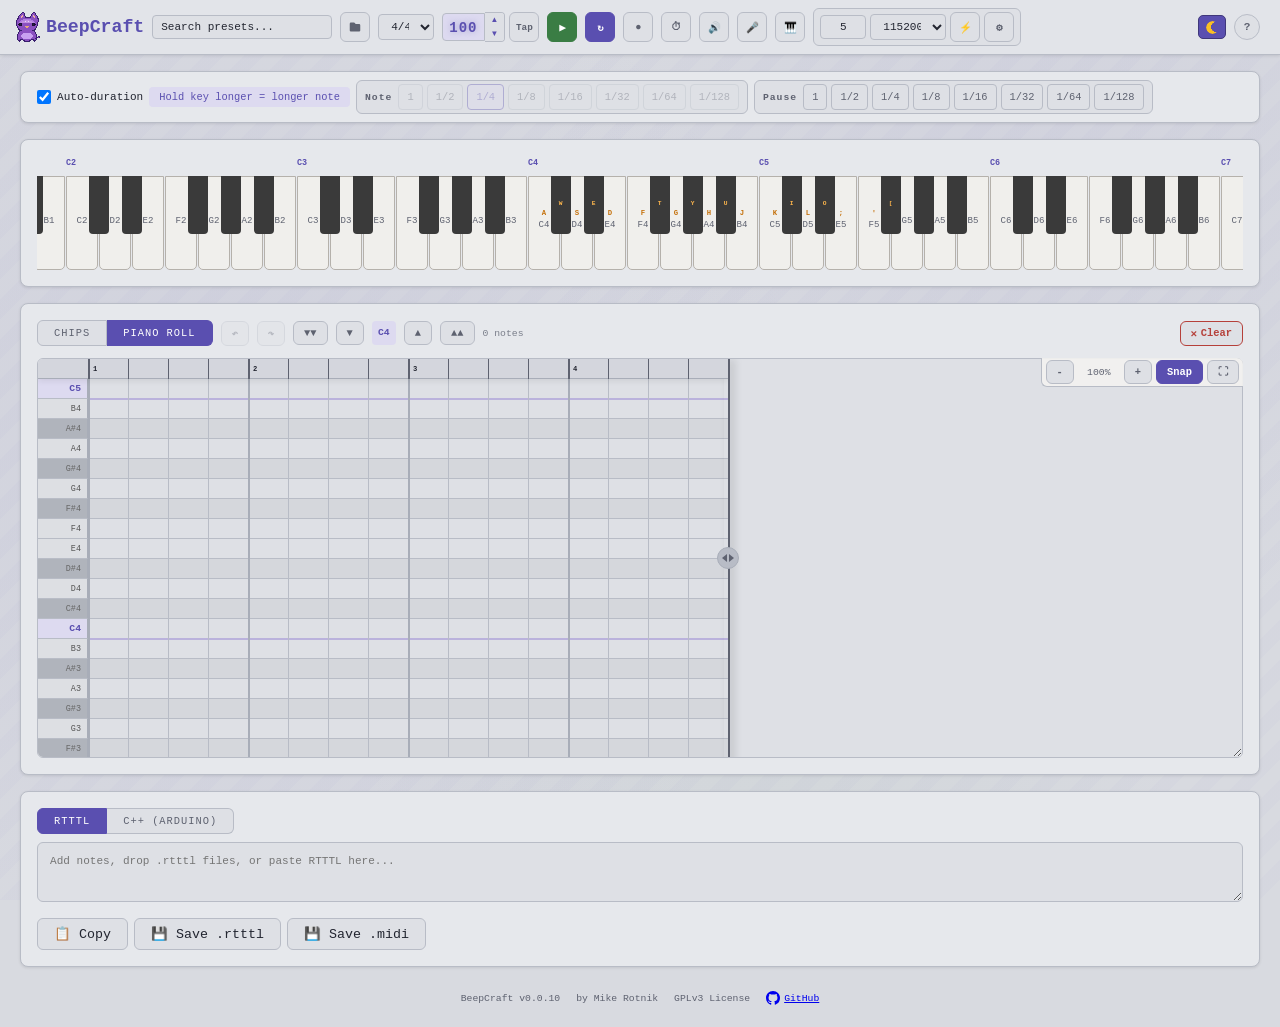
==== commit 3286e281: "Scrollable help modal, magnetic snap, edge highlight, key label styling - Modal content scrolls when" ====
--- a/beepcraft.html
+++ b/beepcraft.html
@@ -28,7 +28,7 @@
   --dropdown-bg: #e6e8ec;
   --dropdown-border: #b8bcc6;
   --dropdown-hover: #dee0e5;
-  --selection: #d03830;
+  --selection: #f59e0b;
   --pr-label-w: 50px;
   --pr-row-h: 20px;
   --pr-timeline-h: 20px;
@@ -388,7 +388,8 @@
 }
 .modal-content {
   background: var(--section-bg); border-radius: 10px; padding: 20px 24px;
-  max-width: var(--modal-max-w); width: 90%; box-shadow: 0 8px 32px rgba(0,0,0,0.2);
+  max-width: var(--modal-max-w); width: 90%; max-height: calc(100vh - 40px);
+  overflow-y: auto; box-shadow: 0 8px 32px rgba(0,0,0,0.2);
 }
 .modal-header { display: flex; align-items: center; justify-content: space-between; margin-bottom: 12px; }
 .modal-header h3 { margin: 0; font-size: 1.1em; }
@@ -427,7 +428,7 @@
 .black-key.pressed { background: #5a48b0; color: #fff; box-shadow: inset 0 3px 8px rgba(0,0,0,0.4), inset 0 -1px 2px rgba(90,72,176,0.3); }
 
 .key-binding {
-  font-size: 0.65em; color: var(--warning); font-weight: bold; text-align: center; width: 100%;
+  font-size: 0.8em; color: var(--warning); font-weight: bold; text-align: center; width: 100%;
 }
 .black-key .key-binding { color: #ffb74d; }
 .note-label { text-align: center; width: 100%; }
@@ -498,7 +499,7 @@
   box-shadow: 0 1px 2px rgba(0,0,0,0.15); min-width: 8px; z-index: 2;
 }
 .pr-note:hover { filter: brightness(1.15); }
-.pr-note.selected { outline: 2px solid var(--selection); outline-offset: -1px; box-shadow: 0 0 0 1px var(--selection), 0 1px 6px color-mix(in srgb, var(--selection) 45%, transparent); z-index: 3; }
+.pr-note.selected { outline: 2px solid var(--selection); outline-offset: -1px; box-shadow: 0 0 0 2px var(--text), 0 1px 6px color-mix(in srgb, var(--selection) 45%, transparent); z-index: 3; }
 .pr-note-label { pointer-events: none; }
 .pr-note .pr-resize {
   position: absolute; right: 0; top: 0; width: 6px; height: 100%;
@@ -508,7 +509,7 @@
 .pr-note .pr-resize:hover { background: rgba(255,255,255,0.7); }
 .piano-roll .pr-empty { padding: 20px; text-align: center; color: var(--muted); font-size: 0.85em; }
 .pr-timeline {
-  position: sticky; top: 0; z-index: 11; height: var(--pr-timeline-h); min-width: 100%; background: var(--bg);
+  position: sticky; top: 0; z-index: 11; height: var(--pr-timeline-h); min-width: 100%; background: color-mix(in srgb, var(--section-border) 40%, var(--section-bg));
   border-bottom: 1px solid var(--input-border); cursor: pointer; user-select: none; display: flex;
   box-shadow: 0 2px 6px rgba(0,0,0,0.08);
 }
@@ -518,7 +519,7 @@
 }
 .pr-timeline-beat {
   position: absolute; top: 0; height: var(--pr-timeline-h); display: flex; align-items: center;
-  padding-left: 3px; font-size: 0.55em; color: var(--muted); border-left: 1px solid var(--input-border);
+  padding-left: 3px; font-size: 0.55em; color: var(--muted); border-left: 1px solid var(--muted);
   box-sizing: border-box;
 }
 .pr-timeline-beat.measure { font-weight: bold; color: var(--text); border-left: 2px solid var(--muted); }
@@ -550,8 +551,9 @@
 .pr-edge-handle {
   position: absolute; width: 6px; cursor: ew-resize; z-index: 8;
   background: transparent; border-right: 2px solid var(--muted);
-}
-.pr-edge-handle:hover { border-right-color: var(--accent); background: rgba(112,93,207,0.08); }
+  box-shadow: 4px 0 8px rgba(0,0,0,0.15);
+}
+.pr-edge-handle:hover, .pr-edge-handle.active { border-right-color: var(--accent); background: rgba(112,93,207,0.08); }
 .pr-edge-expand {
   position: absolute;
   width: 22px; height: 22px; border-radius: 50%;
@@ -670,10 +672,10 @@
 [data-theme="dark"] .white-key { background: #cdd0d6; border-color: #555; color: #3e4451; }
 [data-theme="dark"] .white-key:hover { background: #61afef; color: #282c34; }
 [data-theme="dark"] .white-key.pressed { background: #528bcc; color: #fff; box-shadow: inset 0 3px 8px rgba(0,0,0,0.35), inset 0 -1px 2px rgba(97,175,239,0.2); border-color: #4178a4; }
-[data-theme="dark"] .black-key { background: #181a1f; color: #636d83; }
+[data-theme="dark"] .black-key { background: #23272e; color: #636d83; border: 1px solid #555b68; }
 [data-theme="dark"] .black-key:hover { background: #61afef; color: #282c34; }
 [data-theme="dark"] .black-key.pressed { background: #528bcc; color: #fff; box-shadow: inset 0 3px 8px rgba(0,0,0,0.5), inset 0 -1px 2px rgba(97,175,239,0.2); }
-[data-theme="dark"] .key-binding { color: #e5c07b; }
+[data-theme="dark"] .key-binding { color: #986032; }
 [data-theme="dark"] .black-key .key-binding { color: #e5c07b; }
 [data-theme="dark"] .octave-label { color: #c678dd; }
 
@@ -695,7 +697,7 @@
 [data-theme="dark"] .view-tab.active { background: #61afef; color: #282c34; border-color: #61afef; }
 [data-theme="dark"] .view-tab:hover:not(.active) { background: #3e4451; }
 [data-theme="dark"] .piano-roll { background: #2c313a; border-color: #3e4451; }
-[data-theme="dark"] .pr-timeline { background: #2c313a; border-bottom-color: #4b5263; box-shadow: 0 2px 6px rgba(0,0,0,0.25); }
+[data-theme="dark"] .pr-timeline { background: #333842; border-bottom-color: #4b5263; box-shadow: 0 2px 6px rgba(0,0,0,0.25); }
 [data-theme="dark"] .pr-timeline-label { background: #2c313a; border-color: #4b5263; color: #636d83; }
 [data-theme="dark"] .pr-timeline-beat { color: #636d83; border-left-color: #4b5263; }
 [data-theme="dark"] .pr-timeline-beat.measure { color: #abb2bf; border-left-color: #636d83; }
@@ -712,7 +714,7 @@
 [data-theme="dark"] .pr-gridline-v.measure { background: #636d83; }
 [data-theme="dark"] .pr-select-rect { border-color: #61afef; background: rgba(97,175,239,0.1); }
 [data-theme="dark"] .pr-note { background: #61afef; color: #282c34; }
-[data-theme="dark"] .pr-note.selected { outline-color: var(--selection); box-shadow: 0 0 0 1px var(--selection), 0 1px 6px color-mix(in srgb, var(--selection) 50%, transparent); }
+[data-theme="dark"] .pr-note.selected { outline-color: var(--selection); box-shadow: 0 0 0 2px #fff, 0 1px 6px color-mix(in srgb, var(--selection) 50%, transparent); }
 [data-theme="dark"] .pr-edge-expand { background: #3e4451; border-color: #4b5263; color: #636d83; }
 [data-theme="dark"] .pr-edge-expand:hover, [data-theme="dark"] .pr-edge-expand.active { background: #61afef; color: #282c34; border-color: #61afef; }
 [data-theme="dark"] .pr-playhead { background: #e06c75; box-shadow: 0 0 4px rgba(224,108,117,0.5); }
@@ -1078,6 +1080,7 @@
 MP.DUR_VALUES = Object.keys(MP.DUR_NAMES).map(Number);
 MP.SNAP_BEATS = 0.125;
 MP.FINE_SNAP_BEATS = 0.03125;
+MP.MAGNETIC_THRESHOLD = 0.04;
 
 MP.KEY_MAP = {
   'a': {semi: 0, oct: 0}, 's': {semi: 2, oct: 0}, 'd': {semi: 4, oct: 0},
@@ -1183,8 +1186,13 @@
 };
 
 MP.snapBeats = function(b) {
-  var step = MP.appState.snapEnabled ? MP.SNAP_BEATS : MP.FINE_SNAP_BEATS;
-  return Math.max(0, Math.round(b / step) * step);
+  if (MP.appState.snapEnabled) {
+    return Math.max(0, Math.round(b / MP.SNAP_BEATS) * MP.SNAP_BEATS);
+  }
+  var fine = Math.max(0, Math.round(b / MP.FINE_SNAP_BEATS) * MP.FINE_SNAP_BEATS);
+  var nearest = Math.round(fine / MP.SNAP_BEATS) * MP.SNAP_BEATS;
+  if (Math.abs(fine - nearest) < MP.MAGNETIC_THRESHOLD) return nearest;
+  return fine;
 };
 
 MP.seqEndBeat = function() {
@@ -3916,6 +3924,7 @@
 function edgeDragHandler(inner, edgeHandle, expandBtn, setEdgeX, beatW, e) {
   e.preventDefault(); e.stopPropagation();
   expandBtn.classList.add('active');
+  edgeHandle.classList.add('active');
   var wrapper = inner.parentElement;
   wrapper.style.minWidth = wrapper.offsetWidth + 'px';
   var startX = e.clientX;
@@ -3932,6 +3941,7 @@
   };
   var onUp = function() {
     expandBtn.classList.remove('active');
+    edgeHandle.classList.remove('active');
     wrapper.style.minWidth = '';
     if (Math.abs(lastEnd - origEnd) > 0.001) {
       MP.pushUndo();
@@ -3999,6 +4009,7 @@
     if (e.button !== 0) return;
     e.preventDefault(); e.stopPropagation();
     expandBtn.classList.add('active');
+    edgeHandle.classList.add('active');
     var wrapperEl = inner.parentElement;
     wrapperEl.style.minWidth = wrapperEl.offsetWidth + 'px';
     var startX = e.clientX, dragged = false;
@@ -4020,6 +4031,7 @@
     };
     var onUp = function() {
       expandBtn.classList.remove('active');
+      edgeHandle.classList.remove('active');
       wrapperEl.style.minWidth = '';
       if (!dragged) {
         var tsBeats = MP.getTimeSigBeats();
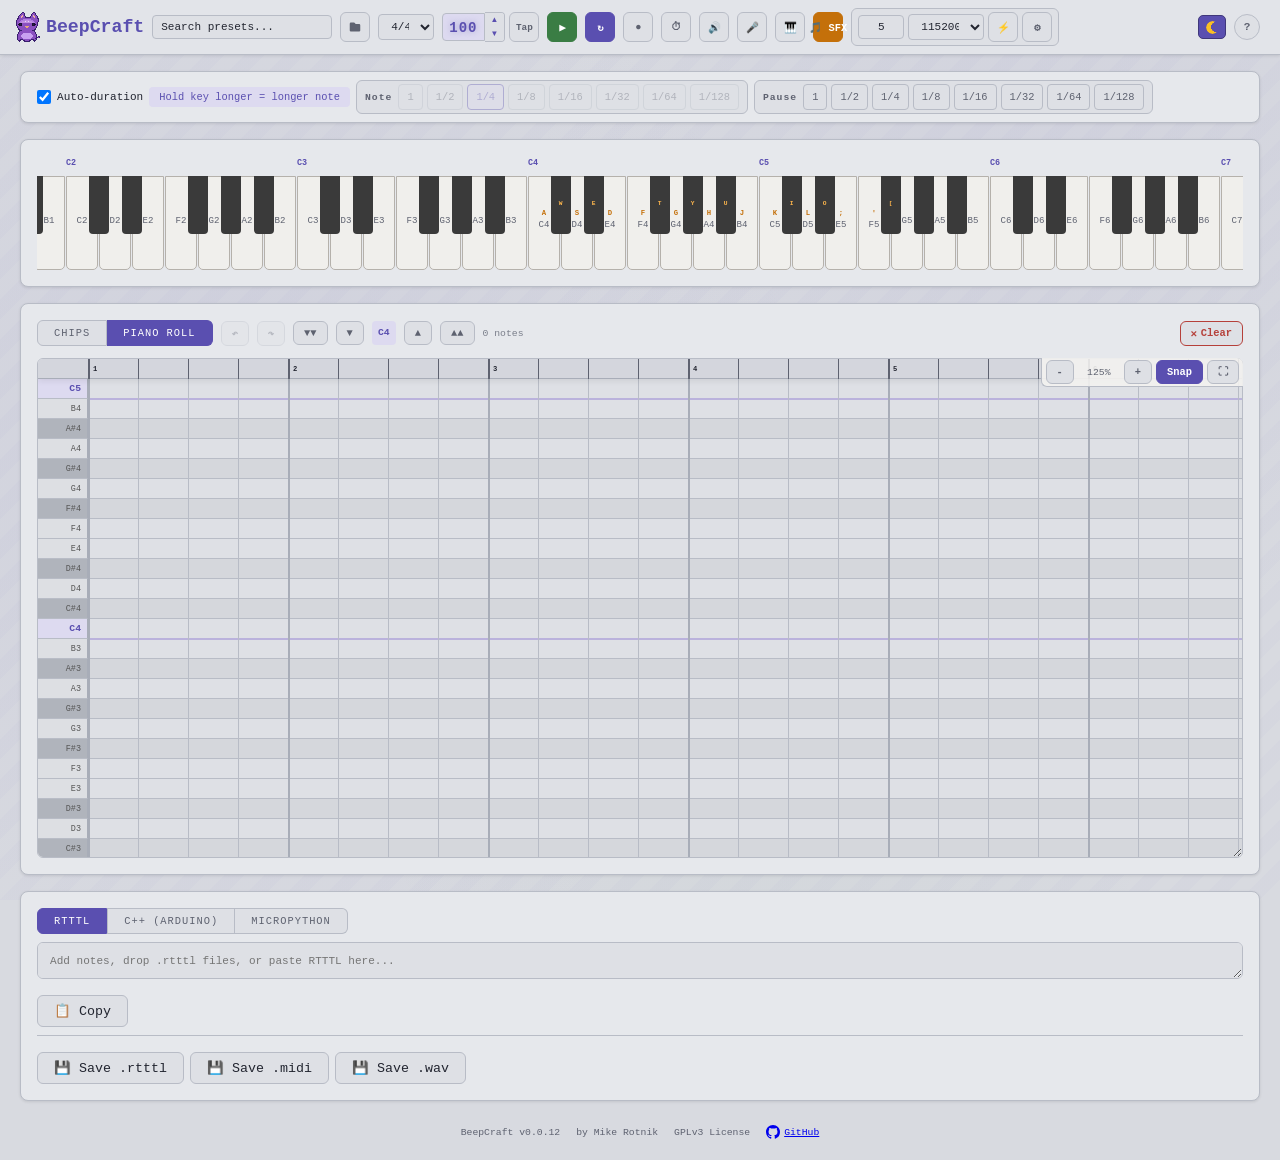
==== commit 37523063: "SFX enhancements, refactoring, security hardening, bug fixes SFX generator: - New frequency curves: " ====
--- a/beepcraft.html
+++ b/beepcraft.html
@@ -29,6 +29,26 @@
   --dropdown-border: #b8bcc6;
   --dropdown-hover: #dee0e5;
   --selection: #f59e0b;
+  --key-white: #f0efec;
+  --key-white-border: #b5b1ab;
+  --key-white-hover: #d8d2f0;
+  --key-white-pressed: #beb4e6;
+  --key-black: #3a3a3a;
+  --key-black-text: #999;
+  --key-black-pressed: #5a48b0;
+  --key-binding: #ffb74d;
+  --pr-label-bg: #dddfe3;
+  --pr-label-text: #555;
+  --pr-label-black: #b0b4bc;
+  --chip-remove-hover: #d04a44;
+  --chip-highlight: #d8d2f0;
+  --chip-playing: #e0c860;
+  --chip-playing-border: #c4a830;
+  --sfx-group-bg: #3a7d44;
+  --sfx-group-text: #fff;
+  --textarea-bg: #dde4d8;
+  --textarea-text: #2e4a24;
+  --textarea-border: #aeb8a4;
   --pr-label-w: 50px;
   --pr-row-h: 20px;
   --pr-timeline-h: 20px;
@@ -71,29 +91,17 @@
 .subsection-label { font-size: 0.75em; color: var(--muted); text-transform: uppercase; letter-spacing: 1px; margin-bottom: 8px; font-weight: bold; }
 
 .info { font-size: 0.75em; color: var(--info-color); margin-top: 6px; }
-.row { display: flex; gap: 16px; align-items: flex-start; flex-wrap: wrap; }
-.row > div { flex: 1; min-width: 220px; }
-
-.collapsible-section { padding: 8px 16px; }
-.collapsible-toggle {
-  background: none; border: none; cursor: pointer; font-family: monospace;
-  font-size: 0.85em; color: var(--muted); text-transform: uppercase; letter-spacing: 1px;
-  display: flex; align-items: center; gap: 6px; padding: 4px 0; font-weight: bold; width: 100%;
-}
-.collapsible-toggle:hover { color: var(--accent); }
-.collapsible-toggle .arrow { font-size: 0.7em; transition: transform 0.15s; display: inline-block; }
-.collapsible-toggle.open .arrow { transform: rotate(90deg); }
-.collapsible-content { padding-top: 12px; }
 
 textarea {
-  width: 100%; height: 200px; background: #dde4d8; color: #2e4a24;
-  border: 1px solid #aeb8a4; border-radius: 6px; padding: 12px;
+  width: 100%; height: 200px; background: var(--textarea-bg); color: var(--textarea-text);
+  border: 1px solid var(--textarea-border); border-radius: 6px; padding: 12px;
   font-family: monospace; font-size: 0.85em; resize: vertical;
 }
 .rtttl-textarea {
   height: 60px; background: var(--subtle-bg); color: var(--text);
   border-color: var(--section-border);
 }
+.codegen-options-row { display: flex; align-items: center; gap: 12px; margin: 0 0 4px; }
 .copy-btn {
   margin-top: 8px; padding: 7px 16px; background: var(--subtle-bg); color: var(--text);
   border: 1px solid var(--section-border); border-radius: 6px; cursor: pointer; font-family: monospace;
@@ -153,16 +161,12 @@
   transition: opacity 0.15s, transform 0.15s;
   font-family: monospace; letter-spacing: 0;
 }
-[data-tip]:hover::after { opacity: 1; transform: translateX(-50%) scale(1); }
+[data-tip]:hover::after { opacity: 1; transform: translateX(-50%) scale(1); transition-delay: 0.4s; }
 [data-tip].tip-down::after { bottom: auto; top: calc(100% + 8px); }
 [data-tip].tip-right::after { left: auto; right: 0; transform: translateX(0) scale(0.95); }
 [data-tip].tip-right:hover::after { transform: translateX(0) scale(1); }
 [data-tip]:has(> [data-tip]:hover)::after { opacity: 0 !important; }
 
-.mode-row { display: flex; gap: 20px; align-items: center; flex-wrap: wrap; }
-.mode-row label { cursor: pointer; font-size: 0.9em; display: flex; align-items: center; gap: 6px; }
-.mode-row input[type=checkbox] { width: 16px; height: 16px; cursor: pointer; }
-.bpm-label { font-size: 0.8em; color: var(--muted); margin-right: 4px; font-weight: bold; }
 .bpm-wrap { display: inline-flex; align-items: center; gap: 0; }
 .led-display {
   background: var(--accent-bg); color: var(--accent); font-family: monospace; font-size: 1.2em; font-weight: bold;
@@ -242,7 +246,6 @@
 .seq-header.compact-3 #note-count { display: none; }
 .seq-header.compact-3 #btn-clear .btn-text { display: none; }
 
-.controls { display: flex; gap: 8px; flex-wrap: wrap; align-items: center; }
 .btn {
   padding: 9px 18px; border: 1px solid transparent; border-radius: 6px;
   cursor: pointer; font-family: monospace; font-size: 0.9em; font-weight: bold;
@@ -250,6 +253,8 @@
 }
 .btn-sm { padding: 5px 10px; font-size: 0.8em; }
 .btn-play  { background: var(--success); color: #fff; border-color: var(--success); }
+.btn-sfx   { background: #c4700a; color: #fff; border-color: #c4700a; }
+.btn-sfx:hover { filter: brightness(1.15); }
 #dance-cat { vertical-align: middle; margin-left: 2px; margin-right: -4px; image-rendering: pixelated; }
 .btn-stop  { background: var(--error); color: #fff; border-color: var(--error); }
 .btn-clear { background: var(--subtle-bg); color: var(--muted); border-color: var(--section-border); }
@@ -272,6 +277,7 @@
 .btn-record.recording { background: var(--error); color: #fff; border-color: var(--error); animation: pulse-rec 1s infinite; }
 #btn-mic-record.recording { background: var(--error); color: #fff; border-color: var(--error); animation: pulse-rec 1s infinite; }
 .btn:hover:not(:disabled) { opacity: 0.85; }
+.btn-clear.active { background: var(--accent); color: #fff; border-color: var(--accent); }
 .btn-clear:hover:not(:disabled), .btn-record:not(.recording):hover:not(:disabled), .btn-metronome:not(.active):hover:not(:disabled), .btn-loop:not(.active):hover:not(:disabled) {
   opacity: 1; border-color: var(--muted); color: var(--text); background: var(--section-border);
 }
@@ -343,6 +349,11 @@
 .preset-item:hover, .preset-item.active { background: var(--dropdown-hover); }
 .preset-item.loaded { color: var(--accent); font-weight: bold; background: var(--accent-bg); }
 .preset-item .preset-match { color: var(--accent); font-weight: bold; }
+.preset-section-header {
+  padding: 4px 10px; font-size: 0.7em; color: var(--muted); font-weight: bold;
+  text-transform: uppercase; letter-spacing: 0.5px;
+  border-bottom: 1px solid var(--section-border); background: var(--subtle-bg);
+}
 .preset-count {
   padding: 4px 10px; font-size: 0.7em; color: var(--muted);
   text-align: center; border-bottom: 1px solid var(--section-border);
@@ -363,7 +374,21 @@
   border-radius: 4px; padding: 2px 8px; cursor: text;
 }
 
+.loop-toggle { font-size: 0.8em; white-space: nowrap; cursor: pointer; display: flex; align-items: center; gap: 4px; }
+.sfx-quantize-label { font-size: 0.8em; cursor: pointer; display: flex; align-items: center; gap: 4px; margin-top: 4px; padding: 3px 8px; border-radius: 4px; border: 1px solid transparent; }
+.sfx-quantize-label.active { background: var(--accent-bg); color: var(--accent); border-color: var(--accent); }
+.sfx-grain-presets { margin-left: auto; display: flex; gap: 2px; }
+.btn-xs { font-size: 0.7em; padding: 1px 6px; }
+.sfx-graph-snap.active { background: var(--accent); color: #fff; border-color: var(--accent); }
+.sfx-graph-tip {
+  position: absolute; pointer-events: none; z-index: 10;
+  background: var(--section-bg); color: var(--text); border: 1px solid var(--section-border);
+  padding: 6px 12px; font-size: 12px; border-radius: 6px; white-space: nowrap;
+  box-shadow: 0 4px 12px rgba(0,0,0,0.1); font-family: monospace;
+}
+.rtttl-warn { color: #e06c75; font-size: 0.8em; margin: 4px 0 0; }
 .rtttl-actions { display: flex; gap: 6px; margin-top: 4px; }
+.codegen-export-row { display: flex; gap: 6px; margin-top: 8px; padding-top: 8px; border-top: 1px solid var(--section-border); }
 
 .serial-setup-steps p { font-size: 0.85em; margin: 6px 0; line-height: 1.5; }
 .serial-sketch-textarea {
@@ -389,7 +414,7 @@
 .modal-content {
   background: var(--section-bg); border-radius: 10px; padding: 20px 24px;
   max-width: var(--modal-max-w); width: 90%; max-height: calc(100vh - 40px);
-  overflow-y: auto; box-shadow: 0 8px 32px rgba(0,0,0,0.2);
+  overflow-y: auto; overflow-x: clip; box-shadow: 0 8px 32px rgba(0,0,0,0.2);
 }
 .modal-header { display: flex; align-items: center; justify-content: space-between; margin-bottom: 12px; }
 .modal-header h3 { margin: 0; font-size: 1.1em; }
@@ -405,32 +430,68 @@
   display: inline-block; padding: 2px 6px; background: var(--subtle-bg); border: 1px solid var(--section-border);
   border-radius: 3px; font-family: monospace; font-size: 0.85em; box-shadow: 0 1px 0 var(--section-border);
 }
+.sfx-graph { width: 100%; height: 180px; border: 1px solid var(--section-border); border-radius: 6px 6px 0 0; background: var(--subtle-bg); cursor: grab; }
+.sfx-waveform { width: 100%; height: 80px; border: 1px solid var(--section-border); border-top: none; border-radius: 0 0 6px 6px; margin-bottom: 10px; background: var(--subtle-bg); }
+.sfx-presets { display: flex; gap: 4px; flex-wrap: wrap; margin-bottom: 12px; }
+.sfx-preset-btn {
+  padding: 4px 10px; border: 1px solid var(--input-border); border-radius: 4px;
+  background: var(--subtle-bg); cursor: pointer; font-size: 0.8em; color: var(--text);
+}
+.sfx-preset-btn:hover { background: var(--section-border); }
+.sfx-dice { padding: 4px 6px; display: inline-flex; align-items: center; justify-content: center; }
+.sfx-preset-btn.active { background: var(--accent); color: #fff; border-color: var(--accent); }
+.sfx-preset-custom { border-style: dashed; }
+.sfx-preset-del {
+  margin-left: 4px; font-size: 0.9em; opacity: 0; cursor: pointer; color: var(--error);
+  transition: opacity 0.15s;
+}
+.sfx-preset-custom:hover .sfx-preset-del { opacity: 1; }
+.sfx-preset-del:hover { color: var(--error); }
+.sfx-params { display: flex; flex-direction: column; gap: 4px; margin-bottom: 12px; }
+.sfx-params label { font-size: 0.8em; color: var(--muted); display: flex; align-items: center; gap: 6px; }
+.sfx-params input[type="range"] { width: 100%; accent-color: var(--accent); }
+.sfx-btn-row { display: flex; gap: 4px; flex-wrap: wrap; margin-bottom: 4px; }
+.sfx-opt-btn {
+  padding: 3px 10px; border: 1px solid var(--input-border); border-radius: 4px;
+  background: var(--subtle-bg); cursor: pointer; font-size: 0.8em; color: var(--text);
+}
+.sfx-wave-btn { padding: 4px 8px; line-height: 0; }
+.sfx-wave-btn svg { display: block; }
+.sfx-opt-btn:hover { background: var(--section-border); }
+.sfx-opt-btn.active { background: var(--accent); color: #fff; border-color: var(--accent); }
+.sfx-value { font-weight: bold; color: var(--text); margin-left: auto; }
+.sfx-hint { font-weight: normal; font-size: 0.85em; color: var(--muted); font-style: italic; }
+.sfx-actions { display: flex; gap: 8px; justify-content: flex-end; }
+.sfx-header-actions { display: flex; gap: 4px; align-items: center; margin-left: auto; margin-right: 12px; }
+.sfx-header-actions .btn { font-size: 1.1em; padding: 2px 8px; }
+.sfx-header-actions .btn:disabled { opacity: 0.3; cursor: default; }
+.sfx-header-sep { width: 1px; height: 18px; background: var(--section-border); margin: 0 4px; }
 
 .keyboard-wrap { overflow-x: auto; padding-bottom: 4px; position: relative; }
 .keyboard { position: relative; height: 110px; user-select: none; }
 .white-key {
-  width: 32px; height: 94px; background: #f0efec; border: 1px solid #b5b1ab;
+  width: 32px; height: 94px; background: var(--key-white); border: 1px solid var(--key-white-border);
   border-radius: 0 0 5px 5px; cursor: pointer; display: flex; align-items: flex-end;
   justify-content: center; padding-bottom: 8px; font-size: 0.7em; color: var(--muted);
   position: absolute; z-index: 1; top: 20px; transition: background 0.05s;
   flex-direction: column; gap: 2px;
 }
-.white-key:hover { background: #d8d2f0; }
-.white-key.pressed { background: #beb4e6; box-shadow: inset 0 3px 8px rgba(90,72,176,0.3), inset 0 -1px 2px rgba(0,0,0,0.1); border-color: #9e94d0; }
+.white-key:hover { background: var(--key-white-hover); }
+.white-key.pressed { background: var(--key-white-pressed); box-shadow: inset 0 3px 8px rgba(90,72,176,0.3), inset 0 -1px 2px rgba(0,0,0,0.1); border-color: #9e94d0; }
 .black-key {
-  width: 20px; height: 58px; background: #3a3a3a; border-radius: 0 0 4px 4px;
+  width: 20px; height: 58px; background: var(--key-black); border-radius: 0 0 4px 4px;
   cursor: pointer; position: absolute; z-index: 2; top: 20px;
   display: flex; align-items: flex-end; justify-content: center;
-  padding-bottom: 4px; font-size: 0.6em; color: #999; transition: background 0.05s;
+  padding-bottom: 4px; font-size: 0.6em; color: var(--key-black-text); transition: background 0.05s;
   flex-direction: column; gap: 2px;
 }
 .black-key:hover { background: var(--accent); color: #fff; }
-.black-key.pressed { background: #5a48b0; color: #fff; box-shadow: inset 0 3px 8px rgba(0,0,0,0.4), inset 0 -1px 2px rgba(90,72,176,0.3); }
+.black-key.pressed { background: var(--key-black-pressed); color: #fff; box-shadow: inset 0 3px 8px rgba(0,0,0,0.4), inset 0 -1px 2px rgba(90,72,176,0.3); }
 
 .key-binding {
   font-size: 0.8em; color: var(--warning); font-weight: bold; text-align: center; width: 100%;
 }
-.black-key .key-binding { color: #ffb74d; }
+.black-key .key-binding { color: var(--key-binding); }
 .note-label { text-align: center; width: 100%; }
 
 .octave-label {
@@ -463,11 +524,11 @@
 .piano-roll-wrapper.fullscreen .piano-roll {
   height: 100% !important; max-height: none; border-radius: 0; resize: none;
 }
-.piano-roll { position: relative; overflow: auto; border: 1px solid var(--section-border); border-radius: 6px; background: var(--subtle-bg); height: 400px; resize: vertical; min-height: 150px; max-height: 90vh; }
+.piano-roll { position: relative; overflow: auto; border: 1px solid var(--section-border); border-radius: 6px; background: var(--subtle-bg); height: 500px; resize: vertical; min-height: 150px; max-height: 90vh; }
 .piano-roll-inner { position: relative; overflow: clip; }
 .pr-label {
   width: var(--pr-label-w); height: var(--pr-row-h); display: flex; align-items: center; justify-content: flex-end;
-  padding-right: 6px; font-size: 0.65em; color: #555; background: #dddfe3;
+  padding-right: 6px; font-size: 0.65em; color: var(--pr-label-text); background: var(--pr-label-bg);
   border-bottom: 1px solid var(--section-border); border-right: 1px solid var(--input-border); box-sizing: border-box;
   flex-shrink: 0; user-select: none; cursor: pointer;
 }
@@ -479,7 +540,7 @@
   flex-shrink: 0; pointer-events: auto;
 }
 .pr-label.octave-c { background: var(--accent-bg); color: var(--accent); font-weight: 700; font-size: 0.75em; }
-.pr-label.black-key-row { background: #b0b4bc; color: #666; }
+.pr-label.black-key-row { background: var(--pr-label-black); color: var(--pr-label-text); }
 .pr-row-bg { position: absolute; left: var(--pr-label-w); height: var(--pr-row-h); pointer-events: none; }
 .pr-row-bg.black-key-row { background: rgba(0,0,0,0.04); }
 .pr-gridline-h {
@@ -490,8 +551,8 @@
   position: absolute; top: 0; width: 1px; background: var(--section-border); pointer-events: none;
 }
 .pr-gridline-v.measure { background: var(--input-border); width: 2px; }
-.pr-gridline-v.sub-half { background: var(--section-border); opacity: 0.6; }
-.pr-gridline-v.sub-quarter { background: var(--section-border); opacity: 0.3; }
+.pr-gridline-v.sub-half { opacity: 0.6; }
+.pr-gridline-v.sub-quarter { opacity: 0.3; }
 .pr-note {
   position: absolute; height: 18px; border-radius: 3px; cursor: grab;
   background: var(--accent); color: #fff; font-size: 0.6em; line-height: 18px;
@@ -499,6 +560,22 @@
   box-shadow: 0 1px 2px rgba(0,0,0,0.15); min-width: 8px; z-index: 2;
 }
 .pr-note:hover { filter: brightness(1.15); }
+.pr-sfx-group {
+  position: absolute; border-radius: 3px; cursor: grab; z-index: 2;
+  background: var(--sfx-group-bg); color: var(--sfx-group-text);
+  padding-left: 4px; overflow: hidden; white-space: nowrap; user-select: none;
+  box-shadow: 0 1px 2px rgba(0,0,0,0.15); min-width: 8px;
+}
+.pr-sfx-group:hover { filter: brightness(1.15); }
+.pr-sfx-group.selected { outline: 2px solid var(--selection); outline-offset: -1px; box-shadow: 0 0 0 2px var(--text), 0 1px 6px color-mix(in srgb, var(--selection) 45%, transparent); z-index: 3; }
+.pr-sfx-group-label { font-size: 0.6em; pointer-events: none; }
+.pr-note[data-tip]::after { display: none; }
+.pr-note-tip {
+  position: fixed; padding: 6px 12px; border-radius: 6px; font-size: 12px;
+  white-space: nowrap; pointer-events: none; z-index: 60;
+  background: var(--section-bg); color: var(--text); border: 1px solid var(--section-border);
+  box-shadow: 0 4px 12px rgba(0,0,0,0.1); font-family: monospace;
+}
 .pr-note.selected { outline: 2px solid var(--selection); outline-offset: -1px; box-shadow: 0 0 0 2px var(--text), 0 1px 6px color-mix(in srgb, var(--selection) 45%, transparent); z-index: 3; }
 .pr-note-label { pointer-events: none; }
 .pr-note .pr-resize {
@@ -538,6 +615,16 @@
 .pr-playhead {
   position: absolute; top: 0; width: 2px; background: var(--error); z-index: 10;
   pointer-events: none; box-shadow: 0 0 4px rgba(181,64,58,0.5);
+}
+.pr-pause-cursor {
+  position: absolute; width: 1px; background: var(--accent); z-index: 9;
+  pointer-events: none; opacity: 0.5;
+}
+.pr-pause-marker {
+  position: absolute; top: 2px; width: 0; height: 0; z-index: 9; pointer-events: none;
+  border-left: 5px solid transparent; border-right: 5px solid transparent;
+  border-top: 7px solid var(--accent); opacity: 0.7;
+  transform: translateX(-5px);
 }
 .pr-hover-line {
   position: absolute; top: 0; width: 1px; background: var(--accent); z-index: 9;
@@ -619,13 +706,13 @@
 .note-chip.drag-over-left { box-shadow: -3px 0 0 0 var(--accent); }
 .note-chip.drag-over-right { box-shadow: 3px 0 0 0 var(--accent); }
 .note-chip .remove { color: var(--error); font-weight: bold; font-size: 1em; line-height: 1; cursor: pointer; }
-.note-chip .remove:hover { color: #d04a44; }
+.note-chip .remove:hover { color: var(--chip-remove-hover); }
 .note-chip .dur-label { color: var(--muted); font-size: 0.75em; }
 .note-chip.rest { color: var(--muted); border-color: var(--section-border); background: var(--bg); }
-.note-chip.highlight { background: #d8d2f0; }
-.note-chip.playing { background: #e0c860; border-color: #c4a830; color: #3a3520; }
+.note-chip.highlight { background: var(--chip-highlight); }
+.note-chip.playing { background: var(--chip-playing); border-color: var(--chip-playing-border); color: #3a3520; }
 .note-chip.playing .dur-label { color: #6a6040; }
-.note-chip.rest.playing { background: #f0e8c8; border-color: #c4a830; color: #6a6040; }
+.note-chip.rest.playing { background: #f0e8c8; border-color: var(--chip-playing-border); color: #6a6040; }
 .note-chip.rest.flash { animation: chip-flash 0.4s ease-out; }
 @keyframes chip-flash {
   0% { background: var(--accent); color: #fff; border-color: var(--accent); }
@@ -633,7 +720,23 @@
 }
 .empty-msg { color: var(--muted); font-size: 0.85em; align-self: center; padding: 4px; }
 
-[data-theme="dark"] { color-scheme: dark; --led-color: #ffaa00; --selection: #e5c07b; }
+[data-theme="dark"] {
+  color-scheme: dark; --led-color: #ffaa00; --selection: #e5c07b;
+  --text: #abb2bf; --accent: #61afef; --accent-bg: rgba(97,175,239,0.15);
+  --section-bg: #21252b; --section-border: #3e4451; --section-shadow: rgba(0,0,0,0.4);
+  --muted: #636d83; --input-bg: #2c313a; --input-border: #3e4451;
+  --subtle-bg: #2c313a; --error: #e06c75; --success: #98c379; --warning: #e5c07b;
+  --warning-bg: #3e3a2c; --info-color: #4b5263;
+  --top-bar-bg: #21252b; --top-bar-border: #181a1f; --dropdown-bg: #2c313a; --bg: #282c34;
+  --key-white: #cdd0d6; --key-white-border: #555; --key-white-hover: #61afef;
+  --key-white-pressed: #528bcc; --key-black: #23272e; --key-black-text: #636d83;
+  --key-black-pressed: #528bcc; --key-binding: #e5c07b;
+  --pr-label-bg: #3a3f4a; --pr-label-text: #bbb; --pr-label-black: #2a2e36;
+  --chip-remove-hover: #e06c75; --chip-highlight: rgba(97,175,239,0.15);
+  --chip-playing: #c4a830; --chip-playing-border: #a08a20;
+  --textarea-bg: #1e2127; --textarea-text: #98c379; --textarea-border: #3e4451;
+  --sfx-group-bg: #2d6e36; --sfx-group-text: #d4ecd8;
+}
 [data-theme="dark"] body {
   background: #282c34; color: #abb2bf;
   background-image:
@@ -662,21 +765,18 @@
 [data-theme="dark"] .bpm-arrow:hover { background: #2a2a2a; }
 [data-theme="dark"] .bpm-arrow:active { background: var(--led-color); color: #111; }
 
-[data-theme="dark"] .collapsible-toggle { color: #636d83; }
-[data-theme="dark"] .collapsible-toggle:hover { color: #61afef; }
 
 [data-theme="dark"] .dur-btn, [data-theme="dark"] .pause-btn { background: #2c313a; color: #abb2bf; border-color: #3e4451; }
 [data-theme="dark"] .dur-btn.active { background: #3e4451; color: #61afef; border-color: #61afef; }
 [data-theme="dark"] .dur-btn:hover, [data-theme="dark"] .pause-btn:hover { background: #3e4451; color: #e5c07b; border-color: #636d83; }
 
-[data-theme="dark"] .white-key { background: #cdd0d6; border-color: #555; color: #3e4451; }
-[data-theme="dark"] .white-key:hover { background: #61afef; color: #282c34; }
-[data-theme="dark"] .white-key.pressed { background: #528bcc; color: #fff; box-shadow: inset 0 3px 8px rgba(0,0,0,0.35), inset 0 -1px 2px rgba(97,175,239,0.2); border-color: #4178a4; }
-[data-theme="dark"] .black-key { background: #23272e; color: #636d83; border: 1px solid #555b68; }
-[data-theme="dark"] .black-key:hover { background: #61afef; color: #282c34; }
-[data-theme="dark"] .black-key.pressed { background: #528bcc; color: #fff; box-shadow: inset 0 3px 8px rgba(0,0,0,0.5), inset 0 -1px 2px rgba(97,175,239,0.2); }
+[data-theme="dark"] .white-key { color: #3e4451; }
+[data-theme="dark"] .white-key:hover { color: #282c34; }
+[data-theme="dark"] .white-key.pressed { color: #fff; box-shadow: inset 0 3px 8px rgba(0,0,0,0.35), inset 0 -1px 2px rgba(97,175,239,0.2); border-color: #4178a4; }
+[data-theme="dark"] .black-key { border: 1px solid #555b68; }
+[data-theme="dark"] .black-key:hover { color: #282c34; }
+[data-theme="dark"] .black-key.pressed { color: #fff; box-shadow: inset 0 3px 8px rgba(0,0,0,0.5), inset 0 -1px 2px rgba(97,175,239,0.2); }
 [data-theme="dark"] .key-binding { color: #986032; }
-[data-theme="dark"] .black-key .key-binding { color: #e5c07b; }
 [data-theme="dark"] .octave-label { color: #c678dd; }
 
 [data-theme="dark"] .sequence { background: #2c313a; border-color: #3e4451; }
@@ -701,12 +801,11 @@
 [data-theme="dark"] .pr-timeline-label { background: #2c313a; border-color: #4b5263; color: #636d83; }
 [data-theme="dark"] .pr-timeline-beat { color: #636d83; border-left-color: #4b5263; }
 [data-theme="dark"] .pr-timeline-beat.measure { color: #abb2bf; border-left-color: #636d83; }
-[data-theme="dark"] .pr-label { background: #3a3f4a; color: #bbb; border-color: #2a2e36; border-right-color: #4b5263; }
-[data-theme="dark"] .pr-label.octave-c { background: #424856; color: #61afef; }
+[data-theme="dark"] .pr-label { border-color: #2a2e36; border-right-color: #4b5263; }
+[data-theme="dark"] .pr-label.octave-c { background: #424856; }
 [data-theme="dark"] .pr-label:hover { background: #4a5060; }
 [data-theme="dark"] .pr-label.black-key-row:hover { background: #252830; }
 [data-theme="dark"] .pr-label.octave-c:hover { background: #4e5a6a; }
-[data-theme="dark"] .pr-label.black-key-row { background: #2a2e36; color: #636d83; }
 [data-theme="dark"] .pr-row-bg.black-key-row { background: rgba(0,0,0,0.15); }
 [data-theme="dark"] .pr-gridline-h { background: #3e4451; }
 [data-theme="dark"] .pr-gridline-h.octave-c { background: #4b5263; }
@@ -721,11 +820,13 @@
 [data-theme="dark"] .pr-hover-line { background: #61afef; }
 
 [data-theme="dark"] .btn-play { background: #98c379; color: #282c34; }
+[data-theme="dark"] .btn-sfx { background: #d19a66; color: #282c34; border-color: #d19a66; }
 [data-theme="dark"] .btn-stop { background: #e06c75; color: #282c34; }
 [data-theme="dark"] .btn-clear,
 [data-theme="dark"] .btn-record,
 [data-theme="dark"] .btn-metronome,
 [data-theme="dark"] .btn-loop { background: #3e4451; color: #abb2bf; border-color: #4b5263; }
+[data-theme="dark"] .btn-clear.active { background: #61afef; color: #282c34; border-color: #61afef; }
 [data-theme="dark"] .btn-clear:hover,
 [data-theme="dark"] .btn-record:not(.recording):hover,
 [data-theme="dark"] .btn-metronome:not(.active):hover,
@@ -757,7 +858,6 @@
 [data-theme="dark"] .rec-indicator { color: #e06c75; }
 
 
-[data-theme="dark"] textarea { background: #1e2127; color: #98c379; border-color: #3e4451; }
 [data-theme="dark"] .rtttl-textarea { background: #2c313a; color: #abb2bf; border-color: #3e4451; }
 [data-theme="dark"] .copy-btn { background: #3e4451; color: #abb2bf; border-color: #4b5263; }
 [data-theme="dark"] .copy-btn:hover { background: #4b5263; }
@@ -774,6 +874,20 @@
 [data-theme="dark"] .modal-close:hover { color: #abb2bf; }
 [data-theme="dark"] .hotkey-table td { border-bottom-color: #3e4451; }
 [data-theme="dark"] kbd { background: #2c313a; border-color: #4b5263; color: #abb2bf; box-shadow: 0 1px 0 #181a1f; }
+[data-theme="dark"] .sfx-preset-btn { background: #3e4451; border-color: #4b5263; color: #abb2bf; }
+[data-theme="dark"] .sfx-preset-btn:hover { background: #4b5263; }
+[data-theme="dark"] .sfx-preset-btn.active { background: #61afef; color: #282c34; border-color: #61afef; }
+[data-theme="dark"] .sfx-preset-del { color: #e06c75; }
+[data-theme="dark"] .sfx-opt-btn { background: #3e4451; border-color: #4b5263; color: #abb2bf; }
+[data-theme="dark"] .sfx-opt-btn:hover { background: #4b5263; }
+[data-theme="dark"] .sfx-opt-btn.active { background: #61afef; color: #282c34; border-color: #61afef; }
+[data-theme="dark"] .sfx-quantize-label.active { background: rgba(97,175,239,0.15); color: #61afef; border-color: #61afef; }
+[data-theme="dark"] .sfx-graph { background: #1e2127; border-color: #3e4451; }
+[data-theme="dark"] .sfx-waveform { background: #1e2127; border-color: #3e4451; }
+[data-theme="dark"] .sfx-params label { color: #636d83; }
+[data-theme="dark"] .sfx-value { color: #abb2bf; }
+[data-theme="dark"] .sfx-hint { color: #4b5263; }
+[data-theme="dark"] .sfx-params input[type="range"] { accent-color: #61afef; }
 [data-theme="dark"] [data-tip]::after { background: #2c313a; color: #abb2bf; border-color: #3e4451; box-shadow: 0 4px 12px rgba(0,0,0,0.3); }
 [data-theme="dark"] .piano-roll-wrapper.fullscreen { background: #282c34; }
 
@@ -811,6 +925,7 @@
   <button class="btn btn-clear btn-sm tip-down" id="btn-import-audio" data-tip="Import audio file (WAV/MP3) — detects monophonic melody pitches">&#128266;<span class="btn-text">Import</span></button>
   <button class="btn btn-clear btn-sm tip-down" id="btn-mic-record" data-tip="Record from microphone — detects melody pitches">&#127908;<span class="btn-text">Mic</span></button>
   <button class="btn btn-clear btn-sm tip-down" id="btn-midi" data-tip="Connect MIDI keyboard">&#127929;<span class="btn-text">MIDI</span></button>
+  <button class="btn btn-sfx btn-sm tip-down" id="btn-sfx" data-tip="Generate sound effects (laser, explosion, jump, etc.)">&#127925; SFX</button>
   <span class="top-bar-group" id="serial-group">
     <span class="top-bar-group-label"><span style="font-size:1.3em">&#12336;</span> Serial</span>
     <span class="tip-down" data-tip="Buzzer GPIO pin number on your board"><input type="text" class="pin-input" id="buzzer-pin" value="5" maxlength="3"></span>
@@ -898,7 +1013,7 @@
     <div class="piano-roll-wrapper">
       <div class="pr-zoom-controls tip-down tip-right" data-tip="Zoom — use +/- keys or scroll here">
         <button class="btn btn-clear btn-sm" id="btn-zoom-out">-</button>
-        <input type="text" class="pr-zoom-input" id="pr-zoom-input" value="100%">
+        <input type="text" class="pr-zoom-input" id="pr-zoom-input" value="125%">
         <button class="btn btn-clear btn-sm" id="btn-zoom-in">+</button>
         <button class="btn btn-clear btn-sm active tip-down tip-right" id="btn-snap" data-tip="Snap notes to grid when dragging">Snap</button>
         <button class="btn btn-clear btn-sm tip-down tip-right" id="btn-pr-fullscreen" data-tip="Toggle fullscreen piano roll (Mod+Enter)">&#x26F6;</button>
@@ -913,20 +1028,41 @@
   <div class="view-tabs output-tabs" style="margin-bottom:0;">
     <button class="view-tab active" data-output="rtttl">RTTTL</button>
     <button class="view-tab" data-output="arduino">C++ (Arduino)</button>
+    <button class="view-tab" data-output="micropython">MicroPython</button>
   </div>
   <div id="output-rtttl" style="margin-top:8px">
     <textarea id="rtttl-output" class="rtttl-textarea" placeholder="Add notes, drop .rtttl files, or paste RTTTL here..."></textarea>
+    <div id="rtttl-warn" class="rtttl-warn" style="display:none">Overlapping notes — RTTTL is monophonic, positions will shift</div>
     <div class="rtttl-actions">
       <button class="copy-btn" id="rtttl-copy-btn">&#128203; Copy</button>
-      <button class="copy-btn" id="rtttl-save-btn" data-tip="Download as .rtttl file">&#128190; Save .rtttl</button>
-      <button class="copy-btn" id="midi-save-btn" data-tip="Download as Standard MIDI file">&#128190; Save .midi</button>
-      <button class="copy-btn" id="btn-share" data-tip="Copy shareable link to clipboard" style="display:none">&#128279; Share</button>
     </div>
   </div>
   <div id="output-arduino" style="display:none; margin-top:8px">
-    <p class="info" style="margin:0 0 4px">Works on any Arduino-compatible board: ESP32, STM32, nRF52, ATmega, RP2040, etc.</p>
+    <div class="codegen-options-row">
+      <p class="info" style="margin:0">Works on any Arduino-compatible board: ESP32, STM32, nRF52, ATmega, RP2040, etc.</p>
+      <label class="loop-toggle tip-down" data-tip="Loop: melody restarts after last note. Uncheck for play-once."><input type="checkbox" id="codegen-loop" checked> Loop</label>
+      <label class="loop-toggle tip-down" data-tip="Strip comments and whitespace for smaller code size"><input type="checkbox" id="codegen-compact"> Compact</label>
+    </div>
     <textarea id="output" readonly placeholder="Add some notes to generate code..."></textarea>
-    <button class="copy-btn" id="copy-btn">&#128203; Copy to clipboard</button>
+    <div class="rtttl-actions">
+      <button class="copy-btn" id="copy-btn">&#128203; Copy</button>
+    </div>
+  </div>
+  <div id="output-micropython" style="display:none; margin-top:8px">
+    <div class="codegen-options-row">
+      <p class="info" style="margin:0">ESP32 / RP2040 with MicroPython — uses PWM for tone generation</p>
+      <label class="loop-toggle tip-down" data-tip="Loop: melody repeats with while True. Uncheck for play-once."><input type="checkbox" id="codegen-mp-loop" checked> Loop</label>
+    </div>
+    <textarea id="output-mp" readonly placeholder="Add some notes to generate code..."></textarea>
+    <div class="rtttl-actions">
+      <button class="copy-btn" id="copy-btn-mp">&#128203; Copy</button>
+    </div>
+  </div>
+  <div class="codegen-export-row">
+    <button class="copy-btn" id="rtttl-save-btn" data-tip="Download as .rtttl file">&#128190; Save .rtttl</button>
+    <button class="copy-btn" id="midi-save-btn" data-tip="Download as Standard MIDI file">&#128190; Save .midi</button>
+    <button class="copy-btn" id="wav-save-btn" data-tip="Download melody as WAV audio file">&#128190; Save .wav</button>
+    <button class="copy-btn" id="btn-share" data-tip="Copy shareable link to clipboard" style="display:none">&#128279; Share</button>
   </div>
 </div>
 
@@ -946,6 +1082,9 @@
       <tr><td><kbd>Mod+C</kbd></td><td>Copy selected notes</td></tr>
       <tr><td><kbd>Mod+X</kbd></td><td>Cut selected notes</td></tr>
       <tr><td><kbd>Mod+V</kbd></td><td>Paste notes</td></tr>
+      <tr><td><kbd>Mod+D</kbd></td><td>Duplicate selected notes</td></tr>
+      <tr><td><kbd>Mod+G</kbd></td><td>Group/ungroup selected notes</td></tr>
+      <tr><td><kbd>Mod+M</kbd></td><td>Merge adjacent same-pitch notes</td></tr>
       <tr><td><kbd>Z</kbd></td><td>Octave down (transpose)</td></tr>
       <tr><td><kbd>X</kbd></td><td>Octave up (transpose)</td></tr>
       <tr><td><kbd>C</kbd></td><td>Clear all notes</td></tr>
@@ -983,6 +1122,88 @@
   </div>
 </div>
 
+<div class="modal-overlay" id="sfx-modal" style="display:none">
+  <div class="modal-content" style="max-width:1300px">
+    <div class="modal-header">
+      <h3>SFX Generator</h3>
+      <div class="sfx-header-actions">
+        <button class="btn btn-clear btn-sm tip-down" id="sfx-graph-play" data-tip="Preview (Space)">&#9654;</button>
+        <button class="btn btn-clear btn-sm tip-down" id="sfx-graph-snap" data-tip="Snap to nearby dot frequency">Snap</button>
+        <span class="sfx-header-sep"></span>
+        <button class="btn btn-clear btn-sm tip-down" id="sfx-undo" data-tip="Undo" disabled>&#8630;</button>
+        <button class="btn btn-clear btn-sm tip-down" id="sfx-redo" data-tip="Redo" disabled>&#8631;</button>
+        <span class="sfx-header-sep"></span>
+        <button class="btn btn-clear btn-xs tip-down" id="sfx-oct-down" data-tip="Octave down (-12)">-12</button>
+        <button class="btn btn-clear btn-xs tip-down" id="sfx-semi-down" data-tip="Semitone down (-1)">-1</button>
+        <button class="btn btn-clear btn-xs tip-down" id="sfx-semi-up" data-tip="Semitone up (+1)">+1</button>
+        <button class="btn btn-clear btn-xs tip-down" id="sfx-oct-up" data-tip="Octave up (+12)">+12</button>
+      </div>
+      <button class="modal-close" id="sfx-modal-close">&times;</button>
+    </div>
+    <div class="sfx-presets">
+      <button class="sfx-preset-btn sfx-dice" id="sfx-dice" data-tip="Randomize all"><svg width="16" height="16" viewBox="0 0 16 16" fill="currentColor" style="vertical-align:middle"><rect x="1" y="1" width="14" height="14" rx="2.5" fill="none" stroke="currentColor" stroke-width="1.5"/><circle cx="4.5" cy="4.5" r="1.3"/><circle cx="11.5" cy="4.5" r="1.3"/><circle cx="4.5" cy="11.5" r="1.3"/><circle cx="11.5" cy="11.5" r="1.3"/><circle cx="8" cy="8" r="1.3"/></svg></button>
+    </div>
+    <div style="position:relative">
+      <canvas id="sfx-graph" class="sfx-graph" height="180"></canvas>
+      <div id="sfx-graph-tip" class="sfx-graph-tip" style="display:none"></div>
+    </div>
+    <canvas id="sfx-waveform" class="sfx-waveform" height="80"></canvas>
+    <div class="sfx-params">
+      <label>Start freq <span class="sfx-value" id="sfx-start-freq-val">3000 Hz</span></label>
+      <input type="range" id="sfx-start-freq" min="31" max="8000" value="3000">
+      <label>End freq <span class="sfx-value" id="sfx-end-freq-val">300 Hz</span></label>
+      <input type="range" id="sfx-end-freq" min="31" max="8000" value="300">
+      <label>Duration <span class="sfx-value" id="sfx-duration-val">200 ms</span></label>
+      <input type="range" id="sfx-duration" min="20" max="2000" value="200">
+      <label>Curve</label>
+      <div class="sfx-btn-row">
+        <button class="sfx-opt-btn active" data-sfx-curve="linear">Linear</button>
+        <button class="sfx-opt-btn" data-sfx-curve="exponential">Exp</button>
+        <button class="sfx-opt-btn" data-sfx-curve="logarithmic">Log</button>
+        <button class="sfx-opt-btn" data-sfx-curve="scurve">S-curve</button>
+        <button class="sfx-opt-btn" data-sfx-curve="pingpong">Ping-pong</button>
+        <button class="sfx-opt-btn" data-sfx-curve="bounce">Bounce</button>
+        <button class="sfx-opt-btn" data-sfx-curve="stairs">Stairs</button>
+        <button class="sfx-opt-btn" data-sfx-curve="sawtooth">Sawtooth</button>
+        <button class="sfx-opt-btn" data-sfx-curve="wobble">Wobble</button>
+        <button class="sfx-opt-btn" data-sfx-curve="noise">Noise</button>
+        <button class="sfx-opt-btn" data-sfx-curve="random">Random</button>
+      </div>
+      <label>Wave <span class="sfx-hint">(browser preview only — piezo buzzer is always square)</span></label>
+      <div class="sfx-btn-row">
+        <button class="sfx-opt-btn sfx-wave-btn active" data-sfx-wave="square" data-tip="Square"><svg viewBox="0 0 24 12" width="24" height="12"><polyline points="0,10 0,2 6,2 6,10 12,10 12,2 18,2 18,10 24,10" fill="none" stroke="currentColor" stroke-width="1.5"/></svg></button>
+        <button class="sfx-opt-btn sfx-wave-btn" data-sfx-wave="sawtooth" data-tip="Sawtooth"><svg viewBox="0 0 24 12" width="24" height="12"><polyline points="0,10 8,2 8,10 16,2 16,10 24,2" fill="none" stroke="currentColor" stroke-width="1.5"/></svg></button>
+        <button class="sfx-opt-btn sfx-wave-btn" data-sfx-wave="triangle" data-tip="Triangle"><svg viewBox="0 0 24 12" width="24" height="12"><polyline points="0,10 6,2 12,10 18,2 24,10" fill="none" stroke="currentColor" stroke-width="1.5"/></svg></button>
+        <button class="sfx-opt-btn sfx-wave-btn" data-sfx-wave="sine" data-tip="Sine"><svg viewBox="0 0 24 12" width="24" height="12"><path d="M0,6 C3,0 6,0 9,6 C12,12 15,12 18,6 C21,0 24,0 24,6" fill="none" stroke="currentColor" stroke-width="1.5"/></svg></button>
+      </div>
+      <label>Grains <span class="sfx-value" id="sfx-grains-val">20</span></label>
+      <span class="sfx-grain-presets">
+        <button class="btn btn-clear btn-xs" data-grains="2">Min</button>
+        <button class="btn btn-clear btn-xs" data-grains="4">Few</button>
+        <button class="btn btn-clear btn-xs" data-grains="20">Med</button>
+        <button class="btn btn-clear btn-xs" data-grains="50">Many</button>
+        <button class="btn btn-clear btn-xs" data-grains="64">Max</button>
+      </span>
+      <input type="range" id="sfx-grains" min="2" max="64" value="20">
+      <label class="sfx-quantize-label"><input type="checkbox" id="sfx-quantize"> Pitch quantize (snap to notes)</label>
+    </div>
+    <div class="sfx-actions">
+      <button class="btn btn-clear btn-sm" id="sfx-swap" data-tip="Swap start/end frequency">&#8646; Swap</button>
+      <button class="btn btn-clear btn-sm" id="sfx-reverse" data-tip="Reverse grain order">&#8634; Reverse</button>
+      <button class="btn btn-clear btn-sm" id="sfx-reset-timing" data-tip="Reset timing to even spacing">Reset timing</button>
+      <button class="btn btn-clear btn-sm" id="sfx-mic" data-tip="Record sound from microphone">&#127908; Record</button>
+      <button class="btn btn-clear btn-sm" id="sfx-import-audio" data-tip="Import WAV/MP3 as SFX"><svg width="14" height="14" viewBox="0 0 16 16" fill="currentColor" style="vertical-align:middle"><path d="M1 3.5A1.5 1.5 0 0 1 2.5 2h3.879a1.5 1.5 0 0 1 1.06.44l1.122 1.12A1.5 1.5 0 0 0 9.62 4H13.5A1.5 1.5 0 0 1 15 5.5v7a1.5 1.5 0 0 1-1.5 1.5h-11A1.5 1.5 0 0 1 1 12.5v-9z"/></svg> Import</button>
+      <input type="file" id="sfx-import-file" accept="audio/*" style="display:none">
+      <button class="btn btn-clear btn-sm" id="sfx-copy-json" data-tip="Copy SFX params as JSON">Copy JSON</button>
+      <button class="btn btn-clear btn-sm" id="sfx-copy-fn" data-tip="Copy as standalone Arduino/MicroPython function">Copy Function</button>
+      <button class="btn btn-clear btn-sm" id="sfx-export-wav" data-tip="Download SFX as WAV file">Export WAV</button>
+      <button class="btn btn-clear btn-sm" id="sfx-preview">Preview</button>
+      <button class="btn btn-clear btn-sm" id="sfx-save" data-tip="Save as custom preset">Save</button>
+      <button class="btn btn-play btn-sm" id="sfx-insert" data-tip="Insert SFX into melody (Enter)">Insert</button>
+    </div>
+  </div>
+</div>
+
 <div class="modal-overlay" id="import-modal" style="display:none">
   <div class="modal-content" style="max-width:350px;text-align:center;padding:30px">
     <div id="import-status" style="font-size:1.1em">Analyzing audio...</div>
@@ -1002,7 +1223,7 @@
 </script>
 <script>
 window.MP = window.MP || {};
-MP.VERSION = 'v0.0.10';
+MP.VERSION = 'v0.0.12';
 
 MP.appState = {
   seq: [],
@@ -1032,6 +1253,7 @@
   _lastMetroIndicatorBeat: -1,
 
   playState: null,
+  pausedBeat: null,
   playheadRAF: null,
 
   undoStack: [],
@@ -1043,7 +1265,7 @@
   micChunks: [],
   micRecording: false,
   chipHighlightRAF: null,
-  prZoom: 1.0,
+  prZoom: 1.25,
   snapEnabled: true,
   timeSig: { beats: 4, value: 4 },
 };
@@ -1053,20 +1275,22 @@
 MP.A4_MIDI = 69;
 MP.A4_FREQ = 440;
 MP.MIDI_MIN = 12;
-MP.MIDI_MAX = 108;
+MP.MIDI_MAX = 119;
 MP.BPM_MIN = 40;
 MP.BPM_MAX = 300;
+MP.BPM_DEFAULT = 100;
 MP.TONE_DUTY = 0.9;
 MP.ZOOM_STEP = 0.25;
 MP.ZOOM_WHEEL_STEP = 0.125;
 MP.ZOOM_MIN = 0.25;
 MP.ZOOM_MAX = 5;
+MP.ZOOM_DEFAULT = 1.25;
 MP.DRAG_THRESHOLD = 4;
 
 MP.NOTE_NAMES = ['C','C#','D','D#','E','F','F#','G','G#','A','A#','B'];
 
 MP.NOTES = [];
-for (let octave = 0; octave <= 9; octave++) {
+for (let octave = 0; octave <= 8; octave++) {
   for (let i = 0; i < 12; i++) {
     const name = MP.NOTE_NAMES[i] + octave;
     const midi = (octave + 1) * 12 + i;
@@ -1116,8 +1340,16 @@
   return Math.round(MP.A4_FREQ * Math.pow(2, (midi - MP.A4_MIDI) / 12));
 };
 
+MP.midiFromFreq = function(freq) {
+  return Math.round(12 * Math.log2(freq / MP.A4_FREQ) + MP.A4_MIDI);
+};
+
+MP.clamp = function(val, min, max) {
+  return Math.max(min, Math.min(max, val));
+};
+
 MP.getBpm = function() {
-  return parseInt(document.getElementById('bpm').value) || 120;
+  return parseInt(document.getElementById('bpm').value) || MP.BPM_DEFAULT;
 };
 
 MP.getTimeSigBeats = function() {
@@ -1142,7 +1374,7 @@
 MP.METRO_FLASH_MS = 80;
 MP.METRO_RELEASE = 0.05;
 
-MP.escHtml = function(s) { return s.replace(/&/g,'&amp;').replace(/</g,'&lt;').replace(/>/g,'&gt;').replace(/"/g,'&quot;'); };
+MP.escHtml = function(s) { return s.replace(/&/g,'&amp;').replace(/</g,'&lt;').replace(/>/g,'&gt;').replace(/"/g,'&quot;').replace(/'/g,'&#39;'); };
 
 MP.updateNoteFromMidi = function(note, midi) {
   note.name = MP.nameFromMidi(midi);
@@ -1159,10 +1391,11 @@
 MP.IMPORT_MAX_FILE_SIZE = 50 * 1024 * 1024;
 MP.IMPORT_MAX_RTTTL_FILES = 500;
 MP.IMPORT_MAX_RTTTL_FILE_SIZE = 100 * 1024;
-MP.IMPORT_MAX_HASH_LEN = 200000;
 MP.MIDI_MAX_TRACKS = 100;
 MP.MIDI_MAX_EVENTS = 100000;
 MP.MIC_MAX_DURATION_SEC = 300;
+
+MP._keepScroll = function(fn) { var s = window.scrollY; fn(); window.scrollTo(0, s); };
 
 MP.IS_MAC = /Mac|iPhone|iPad|iPod/.test(navigator.platform || navigator.userAgent);
 MP.MOD_KEY = MP.IS_MAC ? 'Cmd' : 'Ctrl';
@@ -1280,6 +1513,16 @@
   return best.val;
 };
 
+MP.hasOverlappingNotes = function() {
+  var seq = MP.appState.seq;
+  if (seq.length <= 1) return false;
+  var sorted = [...seq].sort(function(a, b) { return a.start - b.start; });
+  for (var i = 1; i < sorted.length; i++) {
+    if (sorted[i].start < sorted[i - 1].start + sorted[i - 1].dur - 0.001) return true;
+  }
+  return false;
+};
+
 MP._audioCtx = null;
 
 MP.getAudioCtx = function() {
@@ -1345,6 +1588,49 @@
   MP.appState.currentOsc.stop(ctx.currentTime + MP.AUDIO_RELEASE);
   MP.appState.currentOsc = null;
   MP.appState.currentGain = null;
+};
+
+MP.exportMelodyWav = function() {
+  var seq = MP.appState.seq;
+  if (seq.length === 0) { MP.showToast('No notes to export', true); return; }
+  var bpm = MP.getBpm();
+  var beatSec = 60 / bpm;
+  var totalBeats = MP.totalBeats();
+  var duration = totalBeats * beatSec + 0.1;
+  var sampleRate = 44100;
+  var numSamples = Math.ceil(sampleRate * duration);
+  var offCtx = new OfflineAudioContext(1, numSamples, sampleRate);
+
+  seq.forEach(function(n) {
+    if (n.freq <= 0) return;
+    var osc = offCtx.createOscillator();
+    var gain = offCtx.createGain();
+    osc.connect(gain);
+    gain.connect(offCtx.destination);
+    osc.type = 'square';
+    osc.frequency.value = n.freq;
+    var startTime = n.start * beatSec;
+    var noteDur = n.dur * beatSec * 0.9;
+    gain.gain.setValueAtTime(0.3, startTime);
+    gain.gain.setValueAtTime(0, startTime + noteDur);
+    osc.start(startTime);
+    osc.stop(startTime + noteDur + 0.01);
+  });
+
+  offCtx.startRendering().then(function(buffer) {
+    var samples = buffer.getChannelData(0);
+    var wav = MP._encodeWav(samples, sampleRate);
+    var blob = new Blob([wav], { type: 'audio/wav' });
+    var url = URL.createObjectURL(blob);
+    var a = document.createElement('a');
+    a.href = url;
+    a.download = (MP.appState.melodyName || 'melody') + '.wav';
+    document.body.appendChild(a);
+    a.click();
+    document.body.removeChild(a);
+    URL.revokeObjectURL(url);
+    MP.showToast('Exported WAV (' + seq.length + ' notes)');
+  });
 };
 
 MP.YIN_BUFFER_SIZE = 4096;
@@ -1403,7 +1689,7 @@
         }
         var freq = sampleRate / period;
         if (freq < 50 || freq > 2000) break;
-        var midi = Math.round(MP.A4_MIDI + 12 * Math.log2(freq / MP.A4_FREQ));
+        var midi = MP.midiFromFreq(freq);
         if (midi < 24 || midi > 96) break;
         if (!seen[midi]) {
           seen[midi] = true;
@@ -1827,9 +2113,9 @@
     else if (k === 'o') defOct = parseInt(v);
     else if (k === 'b') bpm = parseInt(v);
   });
-  defDur = Math.max(1, Math.min(128, defDur || 4));
-  defOct = Math.max(0, Math.min(8, defOct || 5));
-  bpm = Math.max(10, Math.min(900, bpm || 120));
+  defDur = MP.clamp(defDur || 4, 1, 128);
+  defOct = MP.clamp(defOct || 5, 0, 8);
+  bpm = MP.clamp(bpm || 120, MP.BPM_MIN, MP.BPM_MAX);
 
   const noteNames = { c: 0, d: 2, e: 4, f: 5, g: 7, a: 9, b: 11 };
   const notes = [];
@@ -1870,6 +2156,15 @@
   });
 
   return { name, bpm, notes };
+};
+
+MP._autoSizeTextarea = function(el) {
+  if (!el) return;
+  if (!el.offsetParent) return;
+  MP._keepScroll(function() {
+    el.style.height = '0';
+    el.style.height = Math.min(el.scrollHeight, 600) + 'px';
+  });
 };
 
 MP.updateStats = function() {
@@ -1890,9 +2185,10 @@
 
 MP.generateCode = function() {
   const output = document.getElementById('output');
+  const outputMp = document.getElementById('output-mp');
   const rtttlOutput = document.getElementById('rtttl-output');
   MP.updateStats();
-  if (MP.appState.seq.length === 0) { output.value = ''; rtttlOutput.value = ''; return; }
+  if (MP.appState.seq.length === 0) { output.value = ''; if (outputMp) outputMp.value = ''; rtttlOutput.value = ''; MP._autoSizeTextarea(output); MP._autoSizeTextarea(outputMp); MP._autoSizeTextarea(rtttlOutput); return; }
 
   const flat = MP.seqToFlat();
   const uniqueFreqs = {};
@@ -1901,45 +2197,224 @@
 
   const bpmVal = MP.getBpm();
   const wholeMs = Math.round(240000 / bpmVal);
-
-  let code = '// ===== MELODY DATA — paste after pin defines =====\n\n';
-  code += '// Note frequency definitions\n';
-  Object.entries(uniqueFreqs).forEach(([name, freq]) => {
-    code += '#define ' + toDefine(name).padEnd(12) + ' ' + freq + '\n';
-  });
-  code += '\n// Melody (0 = rest/pause)\n';
-  code += 'int melody[] = {\n  ' + flat.map(n => n.freq === 0 ? '0' : toDefine(n.name)).join(', ') + '\n};\n';
-  code += '\n// Note durations: 1=whole, 2=half, 4=quarter, 8=eighth, 16=16th, 32=32nd, 64=64th, 128=128th (negative = dotted)\n';
-  code += 'int noteDurations[] = {\n  ' + flat.map(n => n.dotted ? -n.dur : n.dur).join(', ') + '\n};\n';
-  code += '\nint melodyLength = sizeof(melody) / sizeof(melody[0]);\n';
-  code += '\n// BPM = ' + bpmVal + ' -> whole note = ' + wholeMs + 'ms\n';
-  code += 'int wholenote = ' + wholeMs + ';\n';
-
-  code += '\n// ===== PLAYBACK — paste after melody data, before setup() =====\n\n';
-  code += 'int currentNote = 0;\n';
-  code += 'unsigned long noteStart = 0;\n';
-  code += 'unsigned long noteDuration = 0;\n';
-  code += '\n// Non-blocking melody step — call every loop() iteration while playing\n';
-  code += 'void melodyTick() {\n';
-  code += '  unsigned long now = millis();\n';
-  code += '  if (now - noteStart >= noteDuration) {\n';
-  code += '    if (currentNote >= melodyLength) currentNote = 0;\n';
-  code += '    int dur = noteDurations[currentNote];\n';
-  code += '    int duration = dur > 0 ? (wholenote / dur) : (-wholenote * 3 / (dur * 2));\n';
-  code += '    if (melody[currentNote] > 0) {\n';
-  code += '      tone(BUZZER_PIN, melody[currentNote], duration * ' + MP.TONE_DUTY + ');\n';
-  code += '    } else {\n';
-  code += '      noTone(BUZZER_PIN);\n';
-  code += '    }\n';
-  code += '    noteStart = now;\n';
-  code += '    noteDuration = duration;\n';
-  code += '    currentNote++;\n';
-  code += '  }\n';
+  var codegenLoop = document.getElementById('codegen-loop');
+  var loopEnabled = !codegenLoop || codegenLoop.checked;
+  var compactEl = document.getElementById('codegen-compact');
+  var compact = compactEl && compactEl.checked;
+  var mpLoopEl = document.getElementById('codegen-mp-loop');
+  var mpLoopEnabled = !mpLoopEl || mpLoopEl.checked;
+
+  const flatDur = n => n.dotted ? -n.dur : n.dur;
+  const noteRef = n => n.freq === 0 ? '0' : toDefine(n.name);
+
+  var code;
+  if (compact) {
+    var defines = Object.entries(uniqueFreqs).map(([name, freq]) => '#define ' + toDefine(name) + ' ' + freq).join('\n');
+    var loopLine = loopEnabled ? 'if(currentNote>=melodyLength)currentNote=0;' : 'if(currentNote>=melodyLength){noTone(BUZZER_PIN);return;}';
+    code = defines + '\n';
+    code += 'const int melody[]={' + flat.map(noteRef).join(',') + '};\n';
+    code += 'const int noteDurations[]={' + flat.map(flatDur).join(',') + '};\n';
+    code += 'int melodyLength=sizeof(melody)/sizeof(melody[0]);\n';
+    code += 'int wholenote=' + wholeMs + ';\n';
+    code += 'int currentNote=0;unsigned long noteStart=0;unsigned long noteDuration=0;\n';
+    code += 'void melodyTick(){unsigned long now=millis();if(now-noteStart>=noteDuration){' + loopLine;
+    code += 'int dur=noteDurations[currentNote];int duration=dur>0?(wholenote/dur):(-wholenote*3/(dur*2));';
+    code += 'if(melody[currentNote]>0){tone(BUZZER_PIN,melody[currentNote],duration*9/10);}else{noTone(BUZZER_PIN);}';
+    code += 'noteStart=now;noteDuration=duration;currentNote++;}}\n';
+  } else {
+    code = '// ===== MELODY DATA — paste after pin defines =====\n\n';
+    code += '// Note frequency definitions\n';
+    Object.entries(uniqueFreqs).forEach(([name, freq]) => {
+      code += '#define ' + toDefine(name).padEnd(12) + ' ' + freq + '\n';
+    });
+    code += '\n// Melody (0 = rest/pause)\n';
+    code += 'const int melody[] = {\n  ' + flat.map(noteRef).join(', ') + '\n};\n';
+    code += '\n// Note durations: 1=whole, 2=half, 4=quarter, 8=eighth, 16=16th, 32=32nd, 64=64th, 128=128th (negative = dotted)\n';
+    code += 'const int noteDurations[] = {\n  ' + flat.map(flatDur).join(', ') + '\n};\n';
+    code += '\nint melodyLength = sizeof(melody) / sizeof(melody[0]);\n';
+    code += '\n// BPM = ' + bpmVal + ' -> whole note = ' + wholeMs + 'ms\n';
+    code += 'int wholenote = ' + wholeMs + ';\n';
+    code += '\n// ===== PLAYBACK — paste after melody data, before setup() =====\n\n';
+    code += 'int currentNote = 0;\n';
+    code += 'unsigned long noteStart = 0;\n';
+    code += 'unsigned long noteDuration = 0;\n';
+    code += '\n// Non-blocking melody step — call every loop() iteration while playing\n';
+    code += 'void melodyTick() {\n';
+    code += '  unsigned long now = millis();\n';
+    code += '  if (now - noteStart >= noteDuration) {\n';
+    if (!loopEnabled) {
+      code += '    if (currentNote >= melodyLength) { noTone(BUZZER_PIN); return; }\n';
+    } else {
+      code += '    if (currentNote >= melodyLength) currentNote = 0;\n';
+    }
+    code += '    int dur = noteDurations[currentNote];\n';
+    code += '    int duration = dur > 0 ? (wholenote / dur) : (-wholenote * 3 / (dur * 2));\n';
+    code += '    if (melody[currentNote] > 0) {\n';
+    code += '      tone(BUZZER_PIN, melody[currentNote], duration * 9 / 10);\n';
+    code += '    } else {\n';
+    code += '      noTone(BUZZER_PIN);\n';
+    code += '    }\n';
+    code += '    noteStart = now;\n';
+    code += '    noteDuration = duration;\n';
+    code += '    currentNote++;\n';
+    code += '  }\n';
+    code += '}\n';
+    code += '\n// ===== USAGE: call melodyTick() in loop() while playing =====\n';
+  }
+  output.value = code;
+  MP._autoSizeTextarea(output);
+
+  if (outputMp) {
+    var mpCode = 'from machine import Pin, PWM\nimport time\n\n';
+    var mpPin = (document.getElementById('buzzer-pin').value || '5').replace(/\D/g, '') || '5';
+    mpCode += 'BUZZER_PIN = ' + mpPin + '\n';
+    mpCode += 'melody = [' + flat.map(n => n.freq).join(', ') + ']\n';
+    mpCode += 'durations = [' + flat.map(flatDur).join(', ') + ']\n';
+    mpCode += 'wholenote = ' + wholeMs + '\n\n';
+    mpCode += 'pwm = PWM(Pin(BUZZER_PIN))\n';
+    if (mpLoopEnabled) {
+      mpCode += 'while True:\n';
+      mpCode += '    for i in range(len(melody)):\n';
+    } else {
+      mpCode += 'for i in range(len(melody)):\n';
+    }
+    var indent = mpLoopEnabled ? '        ' : '    ';
+    mpCode += indent + 'dur = durations[i]\n';
+    mpCode += indent + 'duration = wholenote // dur if dur > 0 else -wholenote * 3 // (dur * 2)\n';
+    mpCode += indent + 'if melody[i] > 0:\n';
+    mpCode += indent + '    pwm.freq(melody[i])\n';
+    mpCode += indent + '    pwm.duty(512)\n';
+    mpCode += indent + '    time.sleep_ms(duration * 9 // 10)\n';
+    mpCode += indent + '    pwm.duty(0)\n';
+    mpCode += indent + 'time.sleep_ms(duration // 10)\n';
+    if (!mpLoopEnabled) {
+      mpCode += 'pwm.deinit()\n';
+    }
+    outputMp.value = mpCode;
+    MP._autoSizeTextarea(outputMp);
+  }
+
+  rtttlOutput.value = MP.generateRTTTL(flat, MP.getBpm());
+  MP._autoSizeTextarea(rtttlOutput);
+
+  var rtttlWarn = document.getElementById('rtttl-warn');
+  if (rtttlWarn) {
+    rtttlWarn.style.display = MP.hasOverlappingNotes() ? '' : 'none';
+  }
+};
+
+MP._detectSfxRuns = function(grains) {
+  var runs = [];
+  var i = 0;
+  while (i < grains.length) {
+    var j = i + 1;
+    var meanDur = grains[i].durMs;
+    while (j < grains.length) {
+      var newMean = 0;
+      for (var s = i; s <= j; s++) newMean += grains[s].durMs;
+      newMean /= (j - i + 1);
+      var tol = Math.max(newMean * 0.05, 1);
+      var allClose = true;
+      for (var c = i; c <= j; c++) {
+        if (Math.abs(grains[c].durMs - newMean) > tol) { allClose = false; break; }
+      }
+      if (!allClose) break;
+      meanDur = newMean;
+      j++;
+    }
+    var len = j - i;
+    if (len >= 4) {
+      var step = len > 1 ? (grains[i + 1].freq - grains[i].freq) : 0;
+      var isLinear = true;
+      for (var f = i + 1; f < j; f++) {
+        var expected = grains[i].freq + (f - i) * step;
+        if (Math.abs(grains[f].freq - expected) > 2) { isLinear = false; break; }
+      }
+      if (isLinear) {
+        runs.push({ start: i, len: len, type: 'loop', freq0: grains[i].freq, step: step, durMs: Math.round(meanDur) });
+        i = j;
+        continue;
+      }
+    }
+    runs.push({ start: i, len: 1, type: 'single', freq: grains[i].freq, durMs: grains[i].durMs });
+    i++;
+  }
+  return runs;
+};
+
+MP.generateSfxFunction = function(params, freqs, times, lang) {
+  var n = freqs.length;
+  var t = times.length === n ? times : MP._sfxDefaultTimes(n);
+  var durs = MP._sfxGrainDurs(t);
+  var grains = [];
+  for (var i = 0; i < n; i++) {
+    grains.push({ freq: freqs[i], durMs: Math.round(durs[i] * params.durationMs) });
+  }
+  var runs = MP._detectSfxRuns(grains);
+
+  if (lang === 'micropython') {
+    var code = 'from machine import Pin, PWM\nimport time\n\n';
+    code += 'def play_sfx(pin_num):\n';
+    code += '    pwm = PWM(Pin(pin_num))\n';
+    for (var r = 0; r < runs.length; r++) {
+      var run = runs[r];
+      if (run.type === 'loop') {
+        var playMs = Math.round(run.durMs * 9 / 10);
+        var restMs = run.durMs - playMs;
+        if (run.step === 0) {
+          code += '    for i in range(' + run.len + '):\n';
+          code += '        pwm.freq(' + run.freq0 + ')\n';
+          code += '        pwm.duty(512)\n';
+          code += '        time.sleep_ms(' + playMs + ')\n';
+          code += '        pwm.duty(0)\n';
+          if (restMs > 0) code += '        time.sleep_ms(' + restMs + ')\n';
+        } else {
+          code += '    for i in range(' + run.len + '):\n';
+          code += '        pwm.freq(' + run.freq0 + (run.step > 0 ? ' + i * ' + run.step : ' - i * ' + (-run.step)) + ')\n';
+          code += '        pwm.duty(512)\n';
+          code += '        time.sleep_ms(' + playMs + ')\n';
+          code += '        pwm.duty(0)\n';
+          if (restMs > 0) code += '        time.sleep_ms(' + restMs + ')\n';
+        }
+      } else {
+        var g = grains[run.start];
+        var pMs = Math.round(g.durMs * 9 / 10);
+        var rMs = g.durMs - pMs;
+        code += '    pwm.freq(' + g.freq + ')\n';
+        code += '    pwm.duty(512)\n';
+        code += '    time.sleep_ms(' + pMs + ')\n';
+        code += '    pwm.duty(0)\n';
+        if (rMs > 0) code += '    time.sleep_ms(' + rMs + ')\n';
+      }
+    }
+    code += '    pwm.deinit()\n';
+    return code;
+  }
+
+  var code = 'void playSfx(int pin) {\n';
+  for (var r = 0; r < runs.length; r++) {
+    var run = runs[r];
+    if (run.type === 'loop') {
+      if (run.step === 0) {
+        code += '  for (int i = 0; i < ' + run.len + '; i++) {\n';
+        code += '    tone(pin, ' + run.freq0 + ', ' + Math.round(run.durMs * 9 / 10) + ');\n';
+        code += '    delay(' + run.durMs + ');\n';
+        code += '  }\n';
+      } else {
+        code += '  for (int i = 0; i < ' + run.len + '; i++) {\n';
+        code += '    tone(pin, ' + run.freq0 + (run.step > 0 ? ' + i * ' + run.step : ' - i * ' + (-run.step)) + ', ' + Math.round(run.durMs * 9 / 10) + ');\n';
+        code += '    delay(' + run.durMs + ');\n';
+        code += '  }\n';
+      }
+    } else {
+      var g = grains[run.start];
+      code += '  tone(pin, ' + g.freq + ', ' + Math.round(g.durMs * 9 / 10) + ');\n';
+      code += '  delay(' + g.durMs + ');\n';
+    }
+  }
+  code += '  noTone(pin);\n';
   code += '}\n';
-  code += '\n// ===== USAGE: call melodyTick() in loop() while playing =====\n';
-  output.value = code;
-
-  rtttlOutput.value = MP.generateRTTTL(flat, MP.getBpm());
+  return code;
 };
 
 MP.generateMIDI = function() {
@@ -2102,9 +2577,9 @@
     if (MP.appState.seq.length === 0) return false;
     MP.appState.nextNoteStart = Number.isFinite(data.nextNoteStart) && data.nextNoteStart >= 0 ? data.nextNoteStart : MP.seqEndBeat();
     MP.appState.melodyName = typeof data.melodyName === 'string' ? data.melodyName : null;
-    if (Number.isFinite(data.bpm)) document.getElementById('bpm').value = Math.max(MP.BPM_MIN, Math.min(MP.BPM_MAX, Math.round(data.bpm)));
-    if (Number.isFinite(data.kbOctave)) MP.appState.kbOctave = Math.max(0, Math.min(8, Math.floor(data.kbOctave)));
-    if (Number.isFinite(data.prZoom)) MP.appState.prZoom = Math.max(MP.ZOOM_MIN, Math.min(MP.ZOOM_MAX, data.prZoom));
+    if (Number.isFinite(data.bpm)) document.getElementById('bpm').value = MP.clamp(Math.round(data.bpm), MP.BPM_MIN, MP.BPM_MAX);
+    if (Number.isFinite(data.kbOctave)) MP.appState.kbOctave = MP.clamp(Math.floor(data.kbOctave), 0, 8);
+    if (Number.isFinite(data.prZoom)) MP.appState.prZoom = MP.clamp(data.prZoom, MP.ZOOM_MIN, MP.ZOOM_MAX);
     if (Number.isFinite(data.selectedDur)) MP.appState.selectedDur = MP.DUR_NAMES[data.selectedDur] ? data.selectedDur : 4;
     if (data.timeSig && Number.isFinite(data.timeSig.beats) && Number.isFinite(data.timeSig.value) && data.timeSig.beats > 0 && data.timeSig.value > 0) MP.appState.timeSig = data.timeSig;
     if (typeof data.snapEnabled === 'boolean') MP.appState.snapEnabled = data.snapEnabled;
@@ -2132,10 +2607,13 @@
   MP.appState.metronomeOn = false;
   clearTimeout(MP.appState.metronomeTimer);
   MP.appState.metronomeTimer = null;
+  MP._stopMetroOscs();
   var btn = document.getElementById('btn-metronome');
   btn.classList.remove('active');
   btn.innerHTML = '&#9201;<span class="btn-text">Metronome</span>';
 };
+
+MP._metroOscs = [];
 
 function playMetroTick(ctx, absTime, isDownbeat) {
   var og = MP.createOscGain(ctx);
@@ -2144,7 +2622,17 @@
   og.gain.gain.setValueAtTime(isDownbeat ? MP.METRO_GAIN_DOWN : MP.METRO_GAIN_UP, absTime);
   og.gain.gain.exponentialRampToValueAtTime(MP.AUDIO_RELEASE_MIN, absTime + MP.METRO_RELEASE);
   og.osc.start(absTime); og.osc.stop(absTime + MP.METRO_RELEASE);
-}
+  MP._metroOscs.push(og.osc);
+  og.osc.onended = function() {
+    var idx = MP._metroOscs.indexOf(og.osc);
+    if (idx >= 0) MP._metroOscs.splice(idx, 1);
+  };
+}
+
+MP._stopMetroOscs = function() {
+  MP._metroOscs.forEach(function(osc) { try { osc.stop(0); } catch(e) {} });
+  MP._metroOscs = [];
+};
 
 function flashMetroIndicator(isDownbeat) {
   var indicator = document.getElementById('metro-indicator');
@@ -2221,10 +2709,10 @@
 MP.clearAll = function() {
   MP.pushUndo(); MP.appState.seq = [];
   var tsBeats = MP.getTimeSigBeats();
-  MP.appState.nextNoteStart = tsBeats * 4;
+  MP.appState.nextNoteStart = tsBeats * 6;
   MP.appState.melodyName = null;
-  MP.appState.prZoom = 1.0;
-  document.getElementById('pr-zoom-input').value = '100%';
+  MP.appState.prZoom = MP.ZOOM_DEFAULT;
+  document.getElementById('pr-zoom-input').value = Math.round(MP.ZOOM_DEFAULT * 100) + '%';
   MP.appState.kbOctave = 4;
   MP.updateKeyBindingLabels();
   MP.scrollKbToOctave();
@@ -2267,10 +2755,11 @@
 MP.clearSelection = function() {
   MP.appState.selectedNoteIdxs.clear();
   document.querySelectorAll('.pr-note.selected').forEach(function(b) { b.classList.remove('selected'); });
+  document.querySelectorAll('.pr-sfx-group.selected').forEach(function(b) { b.classList.remove('selected'); });
 };
 
 MP.setBpm = function(val) {
-  var v = Math.max(10, Math.min(900, parseInt(val) || 120));
+  var v = MP.clamp(parseInt(val) || 120, 10, 900);
   document.getElementById('bpm').value = v;
   document.getElementById('led-display').textContent = v;
 };
@@ -2287,14 +2776,25 @@
 };
 
 MP.toggleRecording = function() {
-  MP.appState.isRecording = !MP.appState.isRecording;
-  const btn = document.getElementById('btn-record');
-  if (MP.appState.isRecording) {
-    btn.classList.add('recording'); btn.innerHTML = '&#9679;<span class="btn-text">Stop Rec</span>';
-    MP.appState.lastNoteEndTime = 0;
+  if (MP.appState._countingIn) return;
+  if (!MP.appState.isRecording) {
+    var btn = document.getElementById('btn-record');
+    btn.classList.add('recording'); btn.innerHTML = '&#9679;<span class="btn-text">Count-in...</span>';
     document.getElementById('btn-mic-record').disabled = true;
     if (!MP.appState.metronomeOn) MP.startMetronome();
+    MP.appState._countingIn = true;
+    var bpm = MP.getBpm();
+    var tsBeats = MP.getTimeSigBeats();
+    var countInMs = (60000 / bpm) * tsBeats;
+    setTimeout(function() {
+      MP.appState._countingIn = false;
+      MP.appState.isRecording = true;
+      MP.appState.lastNoteEndTime = 0;
+      btn.innerHTML = '&#9679;<span class="btn-text">Stop Rec</span>';
+    }, countInMs);
   } else {
+    MP.appState.isRecording = false;
+    var btn = document.getElementById('btn-record');
     btn.classList.remove('recording'); btn.innerHTML = '&#9679;<span class="btn-text">Record</span>';
     document.getElementById('btn-mic-record').disabled = false;
     if (MP.appState.metronomeOn) MP.stopMetronome();
@@ -2356,33 +2856,11 @@
   MP.scrollPrToNote(note);
 };
 
+MP._pendingScrollNote = null;
+
 MP.scrollPrToNote = function(note) {
   if (MP.appState.currentView !== 'roll') return;
-  var container = document.getElementById('piano-roll');
-  if (!container) return;
-  var midi = MP.midiFromName(note.name);
-  if (midi < 0) return;
-  var lastNote = MP.appState.seq[MP.appState.seq.length - 1];
-  if (!lastNote) return;
-  var beatW = MP.PR_BEAT_W * MP.appState.prZoom;
-  var noteEndPx = (lastNote.start + lastNote.dur) * beatW + MP.PR_LABEL_W;
-  var visRight = container.scrollLeft + container.clientWidth;
-  if (noteEndPx > visRight - 40 || noteEndPx < container.scrollLeft + MP.PR_LABEL_W) {
-    container.scrollLeft = Math.max(0, noteEndPx - container.clientWidth * 0.7);
-  }
-  var inner = container.querySelector('.piano-roll-inner');
-  if (!inner) return;
-  var gridH = parseInt(inner.style.height) - MP.PR_TIMELINE_H;
-  var rows = Math.round(gridH / MP.PR_ROW_H);
-  var maxMidi = parseInt(inner.dataset.maxMidi);
-  if (isNaN(maxMidi)) return;
-  var row = maxMidi - midi;
-  var noteY = MP.PR_TIMELINE_H + row * MP.PR_ROW_H;
-  var visTop = container.scrollTop;
-  var visBottom = visTop + container.clientHeight;
-  if (noteY < visTop + MP.PR_TIMELINE_H + 10 || noteY + MP.PR_ROW_H > visBottom - 10) {
-    container.scrollTop = Math.max(0, noteY - container.clientHeight / 2);
-  }
+  MP._pendingScrollNote = note;
 };
 
 MP._toastTimer = null;
@@ -2393,6 +2871,1604 @@
   el.classList.toggle('error', !!isError);
   el.classList.add('visible');
   MP._toastTimer = setTimeout(() => el.classList.remove('visible'), MP.TOAST_MS);
+};
+
+MP.SFX_PRESETS = {
+  laser:   { startFreq: 3000, endFreq: 300,  durationMs: 200, curve: 'exponential', grains: 20 },
+  explosion: { startFreq: 800, endFreq: 100, durationMs: 400, curve: 'random',      grains: 30 },
+  jump:    { startFreq: 200,  endFreq: 1200, durationMs: 150, curve: 'exponential', grains: 16 },
+  coin:    { startFreq: 988,  endFreq: 1319, durationMs: 150, curve: 'linear',      grains: 2  },
+  powerup: { startFreq: 400,  endFreq: 2000, durationMs: 300, curve: 'exponential', grains: 24 },
+  death:   { startFreq: 600,  endFreq: 80,   durationMs: 500, curve: 'linear',      grains: 4, wave: 'square' },
+  hit:     { startFreq: 800,  endFreq: 200,  durationMs: 60,  curve: 'linear',      grains: 4  },
+  fall:    { startFreq: 1000, endFreq: 100,  durationMs: 600, curve: 'exponential', grains: 17, wave: 'square' },
+  siren:   { startFreq: 600,  endFreq: 1200, durationMs: 800, curve: 'linear',      grains: 48 },
+  blip:    { startFreq: 1500, endFreq: 2000, durationMs: 50,  curve: 'linear',      grains: 2  },
+  alarm:   { startFreq: 1400, endFreq: 1800, durationMs: 500, curve: 'sawtooth', grains: 30, wave: 'square' },
+  alarm2:  { startFreq: 800,  endFreq: 2000, durationMs: 600, curve: 'pingpong',    grains: 40 },
+  zap:     { startFreq: 4500, endFreq: 150,  durationMs: 100, curve: 'exponential', grains: 24 },
+  whoosh:  { startFreq: 200,  endFreq: 3000, durationMs: 250, curve: 'exponential', grains: 32 },
+  chirp:   { startFreq: 2000, endFreq: 4000, durationMs: 80,  curve: 'exponential', grains: 8  },
+  stomp:   { startFreq: 400,  endFreq: 60,   durationMs: 80,  curve: 'exponential', grains: 6  },
+  glitch:  { startFreq: 3000, endFreq: 500,  durationMs: 300, curve: 'random',      grains: 48 },
+  warp:    { startFreq: 150,  endFreq: 5000, durationMs: 500, curve: 'exponential', grains: 40 },
+  buzz:    { startFreq: 100,  endFreq: 120,  durationMs: 2000, curve: 'random',      grains: 50, wave: 'square' },
+  motor:   { startFreq: 37,   endFreq: 45,   durationMs: 2000, curve: 'random',      grains: 50, wave: 'square' },
+  meow:    { startFreq: 700,  endFreq: 900,  durationMs: 400, curve: 'pingpong',   grains: 24, wave: 'sine' },
+  bark:    { startFreq: 600,  endFreq: 300,  durationMs: 120, curve: 'exponential', grains: 6,  wave: 'square' },
+  bark2:   { startFreq: 162,  endFreq: 755,  durationMs: 115, curve: 'pingpong',    grains: 17, wave: 'square' },
+  bird:    { startFreq: 2500, endFreq: 4000, durationMs: 200, curve: 'pingpong',   grains: 16, wave: 'sine' },
+  cricket: { startFreq: 3437, endFreq: 3253, durationMs: 127, curve: 'sawtooth', grains: 64, wave: 'square' },
+  duck:    { startFreq: 800,  endFreq: 500,  durationMs: 200, curve: 'linear',     grains: 8,  wave: 'sawtooth' },
+  owl:     { startFreq: 500,  endFreq: 350,  durationMs: 600, curve: 'exponential', grains: 12, wave: 'sine' },
+  snake:   { startFreq: 3000, endFreq: 6000, durationMs: 500, curve: 'random',     grains: 50, wave: 'sawtooth' },
+  oneup:   { startFreq: 660,  endFreq: 1320, durationMs: 300, curve: 'stairs',      grains: 6 },
+  gameover:{ startFreq: 800,  endFreq: 100,  durationMs: 800, curve: 'stairs',      grains: 12 },
+  select:  { startFreq: 1200, endFreq: 1600, durationMs: 60,  curve: 'linear',      grains: 2 },
+  dooropen:{ startFreq: 300,  endFreq: 800,  durationMs: 400, curve: 'stairs',      grains: 8 },
+  itemget: { startFreq: 800,  endFreq: 2400, durationMs: 250, curve: 'stairs',      grains: 6 },
+  lvlup:   { startFreq: 500,  endFreq: 2000, durationMs: 600, curve: 'stairs',      grains: 10 },
+  warppipe:{ startFreq: 200,  endFreq: 600,  durationMs: 500, curve: 'wobble',      grains: 32 },
+  phaser:  { startFreq: 1500, endFreq: 300,  durationMs: 300, curve: 'scurve',      grains: 24 },
+  shield:  { startFreq: 2000, endFreq: 3000, durationMs: 200, curve: 'bounce',      grains: 16 },
+  teleport:{ startFreq: 800,  endFreq: 4000, durationMs: 400, curve: 'exponential', grains: 32, wave: 'sine' },
+  enghum:  { startFreq: 80,   endFreq: 120,  durationMs: 1500,curve: 'wobble',      grains: 50, wave: 'sawtooth' },
+  commbeep:{ startFreq: 1800, endFreq: 2200, durationMs: 100, curve: 'pingpong',    grains: 4 },
+  thunder: { startFreq: 60,   endFreq: 200,  durationMs: 800, curve: 'random',      grains: 50, wave: 'sawtooth', times: [0,0.01,0.02,0.03,0.04,0.05,0.06,0.07,0.08,0.09,0.10,0.11,0.12,0.14,0.16,0.18,0.21,0.24,0.27,0.30,0.34,0.38,0.42,0.46,0.50,0.54,0.58,0.62,0.66,0.69,0.72,0.74,0.76,0.78,0.80,0.82,0.84,0.85,0.87,0.88,0.89,0.90,0.91,0.92,0.93,0.94,0.95,0.96,0.98,1] },
+  wind:    { startFreq: 300,  endFreq: 800,  durationMs: 1500,curve: 'noise',       grains: 50, wave: 'sawtooth' },
+  drop:    { startFreq: 2000, endFreq: 400,  durationMs: 150, curve: 'logarithmic', grains: 10, wave: 'sine' },
+  bee:     { startFreq: 200,  endFreq: 250,  durationMs: 1000,curve: 'wobble',      grains: 50, wave: 'square' },
+  rain:    { startFreq: 1000, endFreq: 3000, durationMs: 500, curve: 'random',      grains: 40, wave: 'sawtooth', times: [0,0.01,0.04,0.06,0.08,0.12,0.14,0.16,0.20,0.22,0.25,0.28,0.30,0.33,0.36,0.38,0.41,0.44,0.47,0.49,0.51,0.54,0.57,0.59,0.62,0.64,0.67,0.70,0.72,0.74,0.77,0.79,0.82,0.84,0.87,0.89,0.91,0.94,0.97,1] },
+  click:   { startFreq: 2000, endFreq: 1000, durationMs: 20,  curve: 'linear',      grains: 2 },
+  gear:    { startFreq: 200,  endFreq: 400,  durationMs: 300, curve: 'sawtooth',    grains: 20 },
+  spring:  { startFreq: 2000, endFreq: 200,  durationMs: 300, curve: 'bounce',      grains: 24, wave: 'sine' },
+  brake:   { startFreq: 3000, endFreq: 1000, durationMs: 400, curve: 'noise',       grains: 40 },
+  drill:   { startFreq: 100,  endFreq: 150,  durationMs: 1000,curve: 'random',      grains: 50, wave: 'square' },
+  trill:   { startFreq: 1000, endFreq: 1200, durationMs: 200, curve: 'pingpong',    grains: 12, wave: 'sine' },
+  gliss:   { startFreq: 262,  endFreq: 523,  durationMs: 300, curve: 'scurve',      grains: 24, wave: 'sine' },
+  vibrato: { startFreq: 440,  endFreq: 460,  durationMs: 500, curve: 'wobble',      grains: 40, wave: 'sine' },
+  heartbeat:{ startFreq: 80,  endFreq: 120,  durationMs: 600, curve: 'bounce',      grains: 16, wave: 'sine', times: [0,0.04,0.08,0.12,0.16,0.20,0.24,0.28,0.45,0.49,0.53,0.57,0.61,0.65,0.69,1] },
+  ufo:     { startFreq: 400,  endFreq: 2000, durationMs: 800, curve: 'wobble',      grains: 40, wave: 'sine' },
+  steam:   { startFreq: 500,  endFreq: 2000, durationMs: 600, curve: 'noise',       grains: 50, wave: 'sawtooth' },
+  arcade:  { startFreq: 500,  endFreq: 1500, durationMs: 400, curve: 'stairs',      grains: 8 },
+  transmit:{ startFreq: 255,  endFreq: 3575, durationMs: 2000,curve: 'random',      grains: 53, wave: 'sawtooth' },
+  boing:   { startFreq: 200,  endFreq: 800,  durationMs: 300, curve: 'bounce',      grains: 20, wave: 'sine' },
+  pop:     { startFreq: 1500, endFreq: 400,  durationMs: 40,  curve: 'exponential', grains: 3 },
+  slide:   { startFreq: 500,  endFreq: 3000, durationMs: 500, curve: 'scurve',      grains: 32, wave: 'sine' },
+  splat:   { startFreq: 1200, endFreq: 80,   durationMs: 150, curve: 'random',      grains: 16 },
+  gulp:    { startFreq: 600,  endFreq: 200,  durationMs: 200, curve: 'logarithmic', grains: 12, wave: 'sine' },
+  error:   { startFreq: 400,  endFreq: 200,  durationMs: 300, curve: 'sawtooth',    grains: 6 },
+  success: { startFreq: 800,  endFreq: 1600, durationMs: 200, curve: 'stairs',      grains: 4 },
+  notify:  { startFreq: 1047, endFreq: 1319, durationMs: 150, curve: 'linear',      grains: 3, wave: 'sine' },
+  typing:  { startFreq: 3000, endFreq: 2500, durationMs: 30,  curve: 'linear',      grains: 2 },
+  bubble:  { startFreq: 300,  endFreq: 1200, durationMs: 100, curve: 'exponential', grains: 8,  wave: 'sine' },
+  swoosh:  { startFreq: 3000, endFreq: 100,  durationMs: 200, curve: 'scurve',      grains: 24, wave: 'sawtooth' },
+  arp:     { startFreq: 262,  endFreq: 1047, durationMs: 300, curve: 'stairs',      grains: 8,  wave: 'sine' },
+  fireball:{ startFreq: 200,  endFreq: 2000, durationMs: 300, curve: 'noise',       grains: 30 },
+  damage:  { startFreq: 500,  endFreq: 100,  durationMs: 200, curve: 'random',      grains: 12 },
+  heal:    { startFreq: 500,  endFreq: 2000, durationMs: 400, curve: 'scurve',      grains: 16, wave: 'sine' },
+  horn:    { startFreq: 300,  endFreq: 500,  durationMs: 500, curve: 'wobble',      grains: 30, wave: 'sawtooth' },
+  whistle: { startFreq: 1500, endFreq: 2500, durationMs: 400, curve: 'scurve',      grains: 20, wave: 'sine' },
+  scratch: { startFreq: 1000, endFreq: 3000, durationMs: 200, curve: 'noise',       grains: 30, wave: 'sawtooth' },
+  knock:   { startFreq: 880,  endFreq: 31,   durationMs: 34,  curve: 'exponential', grains: 6,  wave: 'square' }
+};
+
+MP.SFX_PRESET_LABELS = {
+  powerup: 'Power-up', oneup: '1-Up', gameover: 'Game Over', dooropen: 'Door',
+  itemget: 'Item Get', lvlup: 'Level Up', warppipe: 'Warp Pipe', enghum: 'Engine',
+  commbeep: 'Comm', ufo: 'UFO', bark2: 'Bark 2', alarm2: 'Alarm 2',
+  transmit: 'Transmit', arp: 'Arpeggio'
+};
+
+MP._sfxSnapEnabled = true;
+
+MP._sfxYinCandidates = function(diff, sampleRate, thresholds) {
+  var size = diff.length;
+  var candidates = [];
+  var seen = {};
+  for (var t = 0; t < thresholds.length; t++) {
+    var thresh = thresholds[t];
+    for (var i = 2; i < size; i++) {
+      if (diff[i] < thresh) {
+        while (i + 1 < size && diff[i + 1] < diff[i]) i++;
+        var period = i;
+        if (i > 0 && i < size - 1) {
+          var s0 = diff[i - 1], s1 = diff[i], s2 = diff[i + 1];
+          var denom = 2 * (s0 - 2 * s1 + s2);
+          if (Math.abs(denom) > 1e-10) period = i + (s0 - s2) / denom;
+        }
+        var freq = sampleRate / period;
+        if (freq < 40 || freq > 5000) break;
+        var midi = MP.midiFromFreq(freq);
+        if (midi < 16 || midi > 108) break;
+        if (!seen[midi]) {
+          seen[midi] = true;
+          candidates.push({ midi: midi, confidence: 1 - diff[i], freq: freq });
+        }
+        break;
+      }
+    }
+  }
+  candidates.sort(function(a, b) { return b.confidence - a.confidence; });
+  return candidates;
+};
+
+MP.SFX_MIN_FREQ = 31;
+MP.SFX_MAX_FREQ = 8000;
+MP.SFX_MIN_GRAINS = 2;
+MP.SFX_MAX_GRAINS = 64;
+MP.SFX_MIN_DURATION = 20;
+MP.SFX_MAX_DURATION = 2000;
+
+MP._sfxGrainFreqs = [];
+MP._sfxGrainTimes = [];
+MP._sfxDragState = null;
+
+MP._sfxDefaultTimes = function(n) {
+  var times = [];
+  for (var i = 0; i < n; i++) times.push(n > 1 ? i / (n - 1) : 0);
+  return times;
+};
+
+MP._sfxClearPresetActive = function() {
+  document.querySelectorAll('.sfx-preset-btn').forEach(function(b) { b.classList.remove('active'); });
+  MP._sfxLastPresetName = '';
+};
+
+MP._sfxFindNearestDot = function(mx, my, gs) {
+  var bestIdx = -1, bestDist = Infinity;
+  var n = MP._sfxGrainFreqs.length;
+  var gTimes = MP._sfxGrainTimes.length === n ? MP._sfxGrainTimes : MP._sfxDefaultTimes(n);
+  for (var i = 0; i < n; i++) {
+    var dx = gs.padL + gTimes[i] * gs.graphW - mx;
+    var dy = gs.freqToY(MP._sfxGrainFreqs[i]) - my;
+    var dist = Math.sqrt(dx * dx + dy * dy);
+    if (dist < bestDist) { bestDist = dist; bestIdx = i; }
+  }
+  return { idx: bestIdx, dist: bestDist };
+};
+
+MP._sfxSetupCanvas = function(canvas) {
+  var rect = canvas.getBoundingClientRect();
+  var dpr = window.devicePixelRatio || 1;
+  canvas.width = rect.width * dpr;
+  canvas.height = rect.height * dpr;
+  var ctx = canvas.getContext('2d');
+  ctx.scale(dpr, dpr);
+  return { ctx: ctx, w: rect.width, h: rect.height, dpr: dpr };
+};
+
+MP._sfxGrainDurs = function(times) {
+  var n = times.length;
+  if (n === 0) return [];
+  if (n === 1) return [1];
+  var durs = [];
+  for (var i = 0; i < n; i++) {
+    var left = i === 0 ? 0 : (times[i - 1] + times[i]) / 2;
+    var right = i === n - 1 ? 1 : (times[i] + times[i + 1]) / 2;
+    durs.push(right - left);
+  }
+  return durs;
+};
+
+MP.computeSfxFreqs = function(params) {
+  var freqs = [];
+  for (var i = 0; i < params.grains; i++) {
+    var t = params.grains > 1 ? i / (params.grains - 1) : 0;
+    var freq;
+    if (params.curve === 'random') {
+      var range = params.startFreq - params.endFreq;
+      var center = params.startFreq - range * t * 0.6;
+      freq = center + (Math.random() - 0.5) * range * 0.8;
+    } else if (params.curve === 'pingpong') {
+      var pp = t < 0.5 ? t * 2 : (1 - t) * 2;
+      freq = params.startFreq + (params.endFreq - params.startFreq) * pp;
+    } else if (params.curve === 'exponential') {
+      freq = params.startFreq * Math.pow(params.endFreq / params.startFreq, t);
+    } else if (params.curve === 'stairs') {
+      var steps = Math.max(3, Math.floor(params.grains / 4));
+      var st = Math.floor(t * steps) / steps;
+      freq = params.startFreq + (params.endFreq - params.startFreq) * st;
+    } else if (params.curve === 'wobble') {
+      var base = params.startFreq + (params.endFreq - params.startFreq) * t;
+      freq = base + Math.sin(t * Math.PI * 6) * Math.abs(params.endFreq - params.startFreq) * 0.15;
+    } else if (params.curve === 'bounce') {
+      var decay = 1 - t * 0.7;
+      var bounce = Math.abs(Math.sin(t * Math.PI * 3)) * decay;
+      freq = params.startFreq + (params.endFreq - params.startFreq) * bounce;
+    } else if (params.curve === 'logarithmic') {
+      var lt = Math.log(t * (Math.E - 1) + 1);
+      freq = params.startFreq + (params.endFreq - params.startFreq) * lt;
+    } else if (params.curve === 'scurve') {
+      var s = t < 0.5 ? 2 * t * t : 1 - Math.pow(-2 * t + 2, 2) / 2;
+      freq = params.startFreq + (params.endFreq - params.startFreq) * s;
+    } else if (params.curve === 'sawtooth') {
+      var saw = (t * 3) % 1;
+      freq = params.startFreq + (params.endFreq - params.startFreq) * saw;
+    } else if (params.curve === 'noise') {
+      var nbase = params.startFreq + (params.endFreq - params.startFreq) * t;
+      freq = nbase + (Math.random() - 0.5) * Math.abs(params.endFreq - params.startFreq) * 0.15;
+    } else {
+      freq = params.startFreq + (params.endFreq - params.startFreq) * t;
+    }
+    freq = Math.round(MP.clamp(freq, MP.SFX_MIN_FREQ, MP.SFX_MAX_FREQ));
+    if (params.quantize) {
+      var midi = MP.midiFromFreq(freq);
+      freq = Math.round(440 * Math.pow(2, (midi - 69) / 12));
+    }
+    freqs.push(freq);
+  }
+  return freqs;
+};
+
+MP._sfxTimesAreUniform = function(times) {
+  var def = MP._sfxDefaultTimes(times.length);
+  for (var i = 0; i < times.length; i++) {
+    if (Math.abs(times[i] - def[i]) > 0.001) return false;
+  }
+  return true;
+};
+
+MP.rebuildSfxFreqs = function(params) {
+  MP._sfxGrainFreqs = MP.computeSfxFreqs(params);
+  if (params.times && params.times.length === params.grains) {
+    MP._sfxGrainTimes = params.times.slice();
+  } else {
+    MP._sfxGrainTimes = MP._sfxDefaultTimes(params.grains);
+  }
+};
+
+MP.generateSfxNotes = function(params, insertStart) {
+  var bpm = MP.getBpm();
+  var totalBeats = (params.durationMs / 1000) * (bpm / 60);
+  var freqs = MP._sfxGrainFreqs.length === params.grains ? MP._sfxGrainFreqs : MP.computeSfxFreqs(params);
+  var times = MP._sfxGrainTimes.length === params.grains ? MP._sfxGrainTimes : MP._sfxDefaultTimes(params.grains);
+  var durs = MP._sfxGrainDurs(times);
+  var notes = [];
+
+  for (var i = 0; i < params.grains; i++) {
+    var freq = freqs[i];
+    var midi = MP.midiFromFreq(freq);
+    midi = MP.clamp(midi, MP.MIDI_MIN, MP.MIDI_MAX);
+    notes.push({
+      name: MP.nameFromMidi(midi),
+      freq: freq,
+      start: insertStart + (i === 0 ? 0 : (times[i - 1] + times[i]) / 2) * totalBeats,
+      dur: durs[i] * totalBeats
+    });
+  }
+  return notes;
+};
+
+MP._sfxPreviewOsc = null;
+
+MP.previewSfx = function(params) {
+  if (MP._sfxPreviewOsc) {
+    try { MP._sfxPreviewOsc.stop(); } catch(e) {}
+    MP._sfxPreviewOsc = null;
+  }
+  var ctx = MP.getAudioCtx();
+  var og = MP.createOscGain(ctx);
+  var osc = og.osc;
+  var gain = og.gain;
+  osc.type = params.wave || MP.AUDIO_OSC_TYPE;
+  gain.gain.setValueAtTime(MP.AUDIO_GAIN, ctx.currentTime);
+  var durSec = params.durationMs / 1000;
+  var freqs = MP._sfxGrainFreqs.length === params.grains ? MP._sfxGrainFreqs : MP.computeSfxFreqs(params);
+  var times = MP._sfxGrainTimes.length === params.grains ? MP._sfxGrainTimes : MP._sfxDefaultTimes(params.grains);
+
+  osc.frequency.setValueAtTime(freqs[0], ctx.currentTime);
+  for (var i = 1; i < freqs.length; i++) {
+    var boundary = (times[i - 1] + times[i]) / 2;
+    osc.frequency.setValueAtTime(freqs[i], ctx.currentTime + boundary * durSec);
+  }
+
+  osc.start(ctx.currentTime);
+  osc.stop(ctx.currentTime + durSec);
+  MP._sfxPreviewOsc = osc;
+  osc.onended = function() { MP._sfxPreviewOsc = null; };
+};
+
+MP._sfxNextGroupId = Date.now();
+MP._sfxLastPresetName = '';
+MP._sfxEditingGroup = null;
+
+MP.openSfxForGroup = function(groupId) {
+  var notes = MP.appState.seq.filter(function(n) { return n.sfxGroup === groupId; });
+  if (notes.length === 0) return;
+  notes.sort(function(a, b) { return a.start - b.start; });
+  MP._sfxEditingGroup = groupId;
+  MP._sfxLastPresetName = notes[0].sfxName || '';
+  MP._sfxGrainFreqs = notes.map(function(n) { return n.freq; });
+  var totalDur = notes[notes.length - 1].start + notes[notes.length - 1].dur - notes[0].start;
+  var bpm = MP.getBpm();
+  var durationMs = Math.round(totalDur * 60000 / bpm);
+  MP._sfxGrainTimes = MP._sfxDefaultTimes(notes.length);
+  document.getElementById('sfx-start-freq').value = notes[0].freq;
+  document.getElementById('sfx-end-freq').value = notes[notes.length - 1].freq;
+  document.getElementById('sfx-duration').value = MP.clamp(durationMs, MP.SFX_MIN_DURATION, MP.SFX_MAX_DURATION);
+  document.getElementById('sfx-grains').value = notes.length;
+  document.getElementById('sfx-modal').style.display = '';
+  document.getElementById('sfx-insert').textContent = 'Update';
+  var p = MP.getSfxParams();
+  MP.drawSfxGraph(p);
+  MP.drawSfxWaveform(p);
+};
+
+MP.insertSfx = function(params) {
+  MP.pushUndo();
+  var sfxName = MP._sfxLastPresetName || '';
+  var groupId, insertAt;
+
+  if (MP._sfxEditingGroup) {
+    groupId = MP._sfxEditingGroup;
+    var existing = MP.appState.seq.filter(function(n) { return n.sfxGroup === groupId; });
+    insertAt = existing.length > 0 ? Math.min.apply(null, existing.map(function(n) { return n.start; })) : MP.seqEndBeat();
+    MP.appState.seq = MP.appState.seq.filter(function(n) { return n.sfxGroup !== groupId; });
+  } else {
+    groupId = 'sfx_' + MP._sfxNextGroupId++;
+    insertAt = MP.seqEndBeat();
+  }
+
+  var notes = MP.generateSfxNotes(params, insertAt);
+  notes.forEach(function(n) { n.sfxGroup = groupId; if (sfxName) n.sfxName = sfxName; MP.appState.seq.push(n); });
+  var lastNote = notes[notes.length - 1];
+  MP.appState.nextNoteStart = Math.max(MP.appState.nextNoteStart, lastNote.start + lastNote.dur);
+  MP.updateSequence();
+  MP.showToast(MP._sfxEditingGroup ? 'Updated SFX (' + notes.length + ' notes)' : 'Inserted SFX (' + notes.length + ' notes)');
+};
+
+MP.SFX_MIC_MAX_SEC = 3;
+MP._sfxMicRecording = false;
+MP._sfxMicStream = null;
+MP._sfxMicChunks = [];
+MP._sfxMicSource = null;
+MP._sfxMicProcessor = null;
+
+MP.sfxMicStart = function(onDone) {
+  if (!navigator.mediaDevices || !navigator.mediaDevices.getUserMedia) {
+    MP.showToast('Microphone not supported', true);
+    return;
+  }
+  var ctx = MP.getAudioCtx();
+  navigator.mediaDevices.getUserMedia({
+    audio: { echoCancellation: false, noiseSuppression: false, autoGainControl: false }
+  }).then(function(stream) {
+    MP._sfxMicRecording = true;
+    MP._sfxMicStream = stream;
+    MP._sfxMicChunks = [];
+
+    var source = ctx.createMediaStreamSource(stream);
+    var processor = ctx.createScriptProcessor(4096, 1, 1);
+    processor.onaudioprocess = function(e) {
+      if (!MP._sfxMicRecording) return;
+      MP._sfxMicChunks.push(new Float32Array(e.inputBuffer.getChannelData(0)));
+    };
+    source.connect(processor);
+    processor.connect(ctx.destination);
+    MP._sfxMicSource = source;
+    MP._sfxMicProcessor = processor;
+
+    var btn = document.getElementById('sfx-mic');
+    btn.classList.add('recording');
+    btn.textContent = 'Stop';
+
+    MP._sfxMicTimeout = setTimeout(function() {
+      if (MP._sfxMicRecording) MP.sfxMicStop(onDone);
+    }, MP.SFX_MIC_MAX_SEC * 1000);
+  }).catch(function() {
+    MP.showToast('Microphone access denied', true);
+  });
+};
+
+MP.sfxMicStop = function(onDone) {
+  MP._sfxMicRecording = false;
+  clearTimeout(MP._sfxMicTimeout);
+  if (MP._sfxMicProcessor) { MP._sfxMicProcessor.disconnect(); MP._sfxMicProcessor = null; }
+  if (MP._sfxMicSource) { MP._sfxMicSource.disconnect(); MP._sfxMicSource = null; }
+  if (MP._sfxMicStream) {
+    MP._sfxMicStream.getTracks().forEach(function(t) { t.stop(); });
+    MP._sfxMicStream = null;
+  }
+
+  var btn = document.getElementById('sfx-mic');
+  btn.classList.remove('recording');
+  btn.innerHTML = '&#127908; Record';
+
+  var chunks = MP._sfxMicChunks;
+  MP._sfxMicChunks = [];
+  if (!chunks || chunks.length === 0) { MP.showToast('No audio captured', true); return; }
+
+  var totalLen = 0;
+  chunks.forEach(function(c) { totalLen += c.length; });
+  var merged = new Float32Array(totalLen);
+  var offset = 0;
+  chunks.forEach(function(c) { merged.set(c, offset); offset += c.length; });
+
+  var ctx = MP.getAudioCtx();
+  var sr = ctx.sampleRate;
+  var hpOut = new Float32Array(merged.length);
+  hpOut[0] = merged[0];
+  for (var hi = 1; hi < merged.length; hi++) {
+    hpOut[hi] = merged[hi] - merged[hi - 1] + 0.995 * hpOut[hi - 1];
+  }
+  var filtered = MP._lowPassFilter(hpOut, sr, 5000);
+
+  var winSize = 1024;
+  var hopSize = 256;
+  var sfxThresholds = [];
+  for (var ti = 0; ti < 10; ti++) sfxThresholds.push(0.03 + ti * 0.04);
+
+  var maxRms = 0;
+  var windows = [];
+  for (var pos = 0; pos + winSize <= filtered.length; pos += hopSize) {
+    var win = filtered.subarray(pos, pos + winSize);
+    var rms = 0;
+    for (var k = 0; k < win.length; k++) rms += win[k] * win[k];
+    rms = Math.sqrt(rms / win.length);
+    if (rms > maxRms) maxRms = rms;
+    windows.push({ win: win, rms: rms });
+  }
+
+  var silenceThresh = Math.max(0.005, maxRms * 0.08);
+  var rawFreqs = [];
+  var prevFreq = 0;
+  for (var i = 0; i < windows.length; i++) {
+    if (windows[i].rms < silenceThresh) {
+      rawFreqs.push(0);
+      continue;
+    }
+    var diff = MP._yinDifference(windows[i].win);
+    var candidates = MP._sfxYinCandidates(diff, sr, sfxThresholds);
+    var bestCandidate = null;
+    if (candidates.length > 0 && candidates[0].confidence > 0.85) {
+      if (prevFreq > 0 && candidates.length > 1) {
+        var closestDist = Infinity;
+        for (var ci = 0; ci < candidates.length; ci++) {
+          var dist = Math.abs(candidates[ci].freq - prevFreq);
+          if (dist < closestDist) { closestDist = dist; bestCandidate = candidates[ci]; }
+        }
+      } else {
+        bestCandidate = candidates[0];
+      }
+    }
+    if (bestCandidate) {
+      rawFreqs.push(Math.round(bestCandidate.freq));
+      prevFreq = bestCandidate.freq;
+    } else {
+      rawFreqs.push(0);
+    }
+  }
+
+  for (var mi = 1; mi < rawFreqs.length - 1; mi++) {
+    if (rawFreqs[mi] > 0 && rawFreqs[mi - 1] > 0 && rawFreqs[mi + 1] > 0) {
+      var vals = [rawFreqs[mi - 1], rawFreqs[mi], rawFreqs[mi + 1]].sort(function(a, b) { return a - b; });
+      rawFreqs[mi] = vals[1];
+    }
+  }
+
+  var voiced = rawFreqs.filter(function(f) { return f > 0; });
+  if (voiced.length < 2) { MP.showToast('No pitch detected - try a clearer sound', true); return; }
+
+  var startIdx = 0, endIdx = rawFreqs.length - 1;
+  while (startIdx < rawFreqs.length && rawFreqs[startIdx] === 0) startIdx++;
+  while (endIdx > startIdx && rawFreqs[endIdx] === 0) endIdx--;
+  var trimmed = rawFreqs.slice(startIdx, endIdx + 1);
+
+  for (var j = 0; j < trimmed.length; j++) {
+    if (trimmed[j] === 0) {
+      var prev = j > 0 ? trimmed[j - 1] : voiced[0];
+      var next = voiced[0];
+      for (var k = j + 1; k < trimmed.length; k++) {
+        if (trimmed[k] > 0) { next = trimmed[k]; break; }
+      }
+      trimmed[j] = Math.round((prev + next) / 2);
+    }
+  }
+
+  var grains = MP.clamp(trimmed.length, MP.SFX_MIN_GRAINS, MP.SFX_MAX_GRAINS);
+  var resampled = [];
+  for (var g = 0; g < grains; g++) {
+    var t = grains > 1 ? g / (grains - 1) : 0;
+    var srcIdx = t * (trimmed.length - 1);
+    var lo = Math.floor(srcIdx);
+    var hi = Math.min(lo + 1, trimmed.length - 1);
+    var frac = srcIdx - lo;
+    var freq = Math.round(trimmed[lo] * (1 - frac) + trimmed[hi] * frac);
+    resampled.push(MP.clamp(freq, MP.SFX_MIN_FREQ, MP.SFX_MAX_FREQ));
+  }
+
+  MP._sfxUndoStack.push(MP._sfxSnapshot());
+  if (MP._sfxUndoStack.length > MP._sfxMaxUndo) MP._sfxUndoStack.shift();
+  MP._sfxRedoStack = [];
+  MP._sfxUpdateUndoButtons();
+  MP._sfxGrainFreqs = resampled;
+  MP._sfxGrainTimes = MP._sfxDefaultTimes(resampled.length);
+
+  var voicedSamples = (endIdx - startIdx + 1) * hopSize + winSize;
+  var voicedMs = Math.round((voicedSamples / sr) * 1000);
+  document.getElementById('sfx-duration').value = MP.clamp(voicedMs, 20, 2000);
+  document.getElementById('sfx-grains').value = grains;
+  document.getElementById('sfx-start-freq').value = resampled[0];
+  document.getElementById('sfx-end-freq').value = resampled[resampled.length - 1];
+
+  MP._sfxClearPresetActive();
+  if (onDone) onDone();
+  MP.showToast('Sound captured (' + voiced.length + ' frames, ' + grains + ' grains)');
+};
+
+MP.drawSfxWaveform = function(params) {
+  var canvas = document.getElementById('sfx-waveform');
+  if (!canvas) return;
+  var cs = MP._sfxSetupCanvas(canvas);
+  var ctx = cs.ctx, w = cs.w, h = cs.h, dpr = cs.dpr;
+  var pad = 6;
+  var drawW = w - pad * 2;
+  var drawH = h - pad * 2;
+  var midY = pad + drawH / 2;
+
+  ctx.clearRect(0, 0, w, h);
+
+  var styles = getComputedStyle(document.documentElement);
+  var gridColor = styles.getPropertyValue('--section-border').trim() || '#ddd';
+  var accentColor = styles.getPropertyValue('--accent').trim() || '#705dcf';
+  var mutedColor = styles.getPropertyValue('--muted').trim() || '#888';
+
+  ctx.strokeStyle = gridColor;
+  ctx.lineWidth = 1;
+  ctx.beginPath();
+  ctx.moveTo(pad, midY);
+  ctx.lineTo(w - pad, midY);
+  ctx.stroke();
+
+  var wave = params.wave || 'square';
+  var freqs = MP._sfxGrainFreqs;
+  if (!freqs || freqs.length === 0) return;
+  var totalMs = params.durationMs;
+  var times = MP._sfxGrainTimes.length === freqs.length ? MP._sfxGrainTimes : MP._sfxDefaultTimes(freqs.length);
+  var durs = MP._sfxGrainDurs(times);
+  var boundaries = [0];
+  for (var bi = 0; bi < freqs.length - 1; bi++) {
+    boundaries.push((times[bi] + times[bi + 1]) / 2);
+  }
+  boundaries.push(1);
+  var cycles = 0;
+  for (var g = 0; g < freqs.length; g++) {
+    cycles += freqs[g] * (durs[g] * totalMs / 1000);
+  }
+  var samplesPerPx = Math.max(1, Math.ceil(cycles * 2 / drawW));
+  var totalSamples = drawW * samplesPerPx;
+
+  function waveVal(phase, type) {
+    var p = phase % 1;
+    if (p < 0) p += 1;
+    switch (type) {
+      case 'sine': return Math.sin(p * Math.PI * 2);
+      case 'square': return p < 0.5 ? 1 : -1;
+      case 'sawtooth': return 2 * p - 1;
+      case 'triangle': return p < 0.5 ? 4 * p - 1 : 3 - 4 * p;
+      default: return p < 0.5 ? 1 : -1;
+    }
+  }
+
+  ctx.strokeStyle = accentColor;
+  ctx.lineWidth = 1.5;
+  ctx.beginPath();
+  var phase = 0;
+  var prevGrainIdx = -1;
+  for (var s = 0; s < totalSamples; s++) {
+    var x = pad + (s / totalSamples) * drawW;
+    var timeMs = (s / totalSamples) * totalMs;
+    var tRatio = timeMs / totalMs;
+    var grainIdx = freqs.length - 1;
+    for (var bi2 = 1; bi2 < boundaries.length; bi2++) {
+      if (tRatio < boundaries[bi2]) { grainIdx = bi2 - 1; break; }
+    }
+    var freq = freqs[grainIdx];
+    if (prevGrainIdx !== grainIdx && prevGrainIdx >= 0) {
+      phase = phase % 1;
+    }
+    prevGrainIdx = grainIdx;
+    var dt = totalMs / totalSamples / 1000;
+    phase += freq * dt;
+    var val = waveVal(phase, wave);
+    var y = midY - val * (drawH / 2 - 2);
+    if (s === 0) ctx.moveTo(x, y);
+    else ctx.lineTo(x, y);
+  }
+  ctx.stroke();
+
+};
+
+MP.SFX_GRAPH_PAD = 28;
+MP.SFX_GRAPH_PAD_RIGHT = 8;
+MP.SFX_GRAPH_PAD_BOTTOM = 16;
+MP.SFX_GRAPH_GRID_FREQS = [50, 100, 200, 500, 1000, 2000, 4000, 8000];
+
+MP.drawSfxGraph = function(params) {
+  var canvas = document.getElementById('sfx-graph');
+  if (!canvas) return;
+  var cs = MP._sfxSetupCanvas(canvas);
+  var ctx = cs.ctx, w = cs.w, h = cs.h, dpr = cs.dpr;
+  var padL = MP.SFX_GRAPH_PAD;
+  var padR = MP.SFX_GRAPH_PAD_RIGHT;
+  var padT = 8;
+  var padB = MP.SFX_GRAPH_PAD_BOTTOM;
+  var graphW = w - padL - padR;
+  var graphH = h - padT - padB;
+
+  ctx.clearRect(0, 0, w, h);
+
+  var freqs = MP._sfxGrainFreqs;
+  var allFreqs = freqs.concat([params.startFreq, params.endFreq]);
+  var minF = Math.min.apply(null, allFreqs);
+  var maxF = Math.max.apply(null, allFreqs);
+  if (minF === maxF) { minF *= 0.8; maxF *= 1.2; }
+  var logMin = Math.log(Math.max(1, minF * 0.8));
+  var logMax = Math.log(maxF * 1.2);
+
+  function freqToY(f) {
+    var logF = Math.log(Math.max(1, f));
+    return padT + graphH - (logF - logMin) / (logMax - logMin) * graphH;
+  }
+  function yToFreq(y) {
+    var ratio = (padT + graphH - y) / graphH;
+    var logF = logMin + ratio * (logMax - logMin);
+    return Math.round(MP.clamp(Math.exp(logF), MP.SFX_MIN_FREQ, MP.SFX_MAX_FREQ));
+  }
+
+  var styles = getComputedStyle(document.documentElement);
+  var gridColor = styles.getPropertyValue('--section-border').trim() || '#ddd';
+  var mutedColor = styles.getPropertyValue('--muted').trim() || '#888';
+  var accentColor = styles.getPropertyValue('--accent').trim() || '#705dcf';
+
+  ctx.strokeStyle = gridColor;
+  ctx.lineWidth = 1;
+  ctx.fillStyle = mutedColor;
+  ctx.font = '8px sans-serif';
+  ctx.textAlign = 'right';
+  MP.SFX_GRAPH_GRID_FREQS.forEach(function(gf) {
+    if (gf < minF * 0.7 || gf > maxF * 1.3) return;
+    var gy = freqToY(gf);
+    if (gy < padT || gy > padT + graphH) return;
+    ctx.beginPath();
+    ctx.moveTo(padL, gy);
+    ctx.lineTo(w - padR, gy);
+    ctx.stroke();
+    var hzLabel = gf >= 1000 ? (gf / 1000) + 'k' : gf;
+    var gMidi = MP.midiFromFreq(gf);
+    var noteName = (gMidi >= MP.MIDI_MIN && gMidi <= MP.MIDI_MAX) ? MP.nameFromMidi(gMidi) : '';
+    ctx.fillText(hzLabel + (noteName ? ' ' + noteName : ''), padL - 3, gy + 3);
+  });
+
+  if (MP._sfxSnapEnabled && freqs.length > 1) {
+    var seen = {};
+    ctx.strokeStyle = accentColor;
+    ctx.globalAlpha = 0.15;
+    ctx.lineWidth = 1;
+    ctx.setLineDash([3, 4]);
+    for (var si = 0; si < freqs.length; si++) {
+      var sf = freqs[si];
+      if (seen[sf]) continue;
+      seen[sf] = true;
+      var sy = freqToY(sf);
+      if (sy >= padT && sy <= padT + graphH) {
+        ctx.beginPath();
+        ctx.moveTo(padL, sy);
+        ctx.lineTo(padL + graphW, sy);
+        ctx.stroke();
+      }
+    }
+    ctx.setLineDash([]);
+    ctx.globalAlpha = 1;
+  }
+
+  ctx.textAlign = 'center';
+  var timeSteps = params.durationMs <= 50 ? 5 : params.durationMs <= 100 ? 10 : params.durationMs <= 200 ? 50 : params.durationMs <= 500 ? 100 : 200;
+  for (var ms = 0; ms <= params.durationMs; ms += timeSteps) {
+    var tx = padL + (ms / params.durationMs) * graphW;
+    ctx.beginPath();
+    ctx.moveTo(tx, padT);
+    ctx.lineTo(tx, padT + graphH);
+    ctx.stroke();
+    ctx.fillText(ms + 'ms', tx, h - 2);
+  }
+
+  var dotR = freqs.length > 32 ? 2 : 3.5;
+  var drag = MP._sfxDragState;
+
+  var gTimes = MP._sfxGrainTimes.length === freqs.length ? MP._sfxGrainTimes : MP._sfxDefaultTimes(freqs.length);
+
+  ctx.strokeStyle = accentColor;
+  ctx.lineWidth = 2;
+  ctx.beginPath();
+  for (var i = 0; i < freqs.length; i++) {
+    var lx = (drag && i === drag.idx) ? drag.mx : padL + gTimes[i] * graphW;
+    var ly = (drag && i === drag.idx) ? drag.my : freqToY(freqs[i]);
+    if (i === 0) ctx.moveTo(lx, ly);
+    else ctx.lineTo(lx, ly);
+  }
+  ctx.stroke();
+
+  ctx.fillStyle = accentColor;
+  for (var j = 0; j < freqs.length; j++) {
+    if (drag && j === drag.idx) continue;
+    var dotX = padL + gTimes[j] * graphW;
+    var dotY = freqToY(freqs[j]);
+    ctx.beginPath();
+    ctx.arc(dotX, dotY, dotR, 0, Math.PI * 2);
+    ctx.fill();
+  }
+
+  if (drag) {
+    ctx.strokeStyle = accentColor;
+    ctx.lineWidth = 1;
+    ctx.setLineDash([4, 3]);
+    ctx.beginPath();
+    ctx.moveTo(drag.mx, padT);
+    ctx.lineTo(drag.mx, padT + graphH);
+    ctx.stroke();
+    ctx.setLineDash([]);
+    ctx.fillStyle = accentColor;
+    ctx.globalAlpha = 0.9;
+    ctx.beginPath();
+    ctx.arc(drag.mx, drag.my, dotR + 2, 0, Math.PI * 2);
+    ctx.fill();
+    ctx.globalAlpha = 1;
+  }
+
+  canvas._sfxGraphState = {
+    padL: padL, padR: padR, padT: padT, padB: padB,
+    graphW: graphW, graphH: graphH, dotR: dotR,
+    freqToY: freqToY, yToFreq: yToFreq,
+    dpr: dpr
+  };
+};
+
+MP._sfxActiveBtn = function(group) {
+  var btn = document.querySelector('.sfx-opt-btn[data-sfx-' + group + '].active');
+  return btn ? btn.getAttribute('data-sfx-' + group) : (group === 'curve' ? 'linear' : 'square');
+};
+
+MP.getSfxParams = function() {
+  var qEl = document.getElementById('sfx-quantize');
+  return {
+    startFreq: parseInt(document.getElementById('sfx-start-freq').value),
+    endFreq: parseInt(document.getElementById('sfx-end-freq').value),
+    durationMs: parseInt(document.getElementById('sfx-duration').value),
+    curve: MP._sfxActiveBtn('curve'),
+    quantize: qEl ? qEl.checked : false,
+    grains: parseInt(document.getElementById('sfx-grains').value),
+    wave: MP._sfxActiveBtn('wave')
+  };
+};
+
+MP.SFX_STORAGE_KEY = 'beepcraft_sfx_custom';
+MP.SFX_OVERRIDES_KEY = 'beepcraft_sfx_overrides';
+
+MP._sfxValidatePresetObj = function(obj) {
+  if (!obj || typeof obj !== 'object' || Array.isArray(obj)) return {};
+  var clean = {};
+  Object.keys(obj).forEach(function(k) {
+    if (k === '__proto__' || k === 'constructor' || k === 'prototype') return;
+    var v = obj[k];
+    if (v && typeof v === 'object' && typeof v.startFreq === 'number' && typeof v.endFreq === 'number' && typeof v.durationMs === 'number' && typeof v.grains === 'number') {
+      clean[k] = v;
+    }
+  });
+  return clean;
+};
+
+MP._sfxLoadCustomPresets = function() {
+  try { return MP._sfxValidatePresetObj(JSON.parse(localStorage.getItem(MP.SFX_STORAGE_KEY))); } catch(e) { return {}; }
+};
+
+MP._sfxSaveCustomPresets = function(presets) {
+  localStorage.setItem(MP.SFX_STORAGE_KEY, JSON.stringify(presets));
+};
+
+MP._sfxLoadOverrides = function() {
+  try { return MP._sfxValidatePresetObj(JSON.parse(localStorage.getItem(MP.SFX_OVERRIDES_KEY))); } catch(e) { return {}; }
+};
+
+MP._sfxSaveOverrides = function(overrides) {
+  localStorage.setItem(MP.SFX_OVERRIDES_KEY, JSON.stringify(overrides));
+};
+
+MP._sfxUndoStack = [];
+MP._sfxRedoStack = [];
+MP._sfxMaxUndo = 50;
+
+MP._sfxSnapshot = function() {
+  return {
+    params: MP.getSfxParams(),
+    freqs: MP._sfxGrainFreqs.slice(),
+    times: MP._sfxGrainTimes.slice()
+  };
+};
+
+MP._sfxRestoreSnapshot = function(snap, setOptBtn, startFreqInput, endFreqInput, durationInput, grainsInput) {
+  var p = snap.params;
+  startFreqInput.value = p.startFreq;
+  endFreqInput.value = p.endFreq;
+  durationInput.value = p.durationMs;
+  grainsInput.value = p.grains;
+  setOptBtn('curve', p.curve);
+  setOptBtn('wave', p.wave);
+  MP._sfxGrainFreqs = snap.freqs.slice();
+  MP._sfxGrainTimes = snap.times ? snap.times.slice() : MP._sfxDefaultTimes(snap.freqs.length);
+  MP._sfxClearPresetActive();
+};
+
+MP._sfxUpdateUndoButtons = function() {
+  var u = document.getElementById('sfx-undo');
+  var r = document.getElementById('sfx-redo');
+  if (u) u.disabled = MP._sfxUndoStack.length === 0;
+  if (r) r.disabled = MP._sfxRedoStack.length === 0;
+};
+
+MP._encodeWav = function(samples, sampleRate) {
+  var numSamples = samples.length;
+  var buffer = new ArrayBuffer(44 + numSamples * 2);
+  var view = new DataView(buffer);
+  function writeStr(offset, str) { for (var i = 0; i < str.length; i++) view.setUint8(offset + i, str.charCodeAt(i)); }
+  writeStr(0, 'RIFF');
+  view.setUint32(4, 36 + numSamples * 2, true);
+  writeStr(8, 'WAVE');
+  writeStr(12, 'fmt ');
+  view.setUint32(16, 16, true);
+  view.setUint16(20, 1, true);
+  view.setUint16(22, 1, true);
+  view.setUint32(24, sampleRate, true);
+  view.setUint32(28, sampleRate * 2, true);
+  view.setUint16(32, 2, true);
+  view.setUint16(34, 16, true);
+  writeStr(36, 'data');
+  view.setUint32(40, numSamples * 2, true);
+  for (var i = 0; i < numSamples; i++) {
+    var s = MP.clamp(samples[i], -1, 1);
+    view.setInt16(44 + i * 2, Math.round(s * 32767), true);
+  }
+  return buffer;
+};
+
+MP.exportSfxWav = function(params) {
+  var sampleRate = 44100;
+  var duration = params.durationMs / 1000;
+  var numSamples = Math.ceil(sampleRate * duration);
+  var ctx = new OfflineAudioContext(1, numSamples, sampleRate);
+  var osc = ctx.createOscillator();
+  var gain = ctx.createGain();
+  osc.type = params.wave || 'square';
+  osc.connect(gain);
+  gain.connect(ctx.destination);
+  gain.gain.setValueAtTime(0.5, 0);
+
+  var freqs = MP._sfxGrainFreqs.length === params.grains ? MP._sfxGrainFreqs : MP.computeSfxFreqs(params);
+  var times = MP._sfxGrainTimes.length === params.grains ? MP._sfxGrainTimes : MP._sfxDefaultTimes(params.grains);
+  var n = freqs.length;
+  osc.frequency.setValueAtTime(freqs[0], 0);
+  for (var i = 1; i < n; i++) {
+    var boundary = (times[i - 1] + times[i]) / 2;
+    osc.frequency.setValueAtTime(freqs[i], boundary * duration);
+  }
+  osc.start(0);
+  osc.stop(duration);
+
+  ctx.startRendering().then(function(buffer) {
+    var samples = buffer.getChannelData(0);
+    var wav = MP._encodeWav(samples, sampleRate);
+    var blob = new Blob([wav], { type: 'audio/wav' });
+    var url = URL.createObjectURL(blob);
+    var a = document.createElement('a');
+    a.href = url;
+    a.download = 'sfx.wav';
+    document.body.appendChild(a);
+    a.click();
+    document.body.removeChild(a);
+    URL.revokeObjectURL(url);
+  });
+};
+
+MP.initSfxDialog = function() {
+  var modal = document.getElementById('sfx-modal');
+  if (!modal) return;
+
+  var _sfxDragOnMove = null, _sfxDragOnUp = null;
+
+  var startFreqInput = document.getElementById('sfx-start-freq');
+  var endFreqInput = document.getElementById('sfx-end-freq');
+  var durationInput = document.getElementById('sfx-duration');
+  var grainsInput = document.getElementById('sfx-grains');
+  var startFreqVal = document.getElementById('sfx-start-freq-val');
+  var endFreqVal = document.getElementById('sfx-end-freq-val');
+  var durationVal = document.getElementById('sfx-duration-val');
+  var grainsVal = document.getElementById('sfx-grains-val');
+  var canvas = document.getElementById('sfx-graph');
+
+  function setOptBtn(group, value) {
+    document.querySelectorAll('.sfx-opt-btn[data-sfx-' + group + ']').forEach(function(b) {
+      b.classList.toggle('active', b.getAttribute('data-sfx-' + group) === value);
+    });
+  }
+
+  function pushSfxUndo() {
+    MP._sfxUndoStack.push(MP._sfxSnapshot());
+    if (MP._sfxUndoStack.length > MP._sfxMaxUndo) MP._sfxUndoStack.shift();
+    MP._sfxRedoStack = [];
+    MP._sfxUpdateUndoButtons();
+  }
+
+  function updateDisplayValues() {
+    startFreqVal.textContent = startFreqInput.value + ' Hz';
+    endFreqVal.textContent = endFreqInput.value + ' Hz';
+    durationVal.textContent = durationInput.value + ' ms';
+    grainsVal.textContent = grainsInput.value;
+    var p = MP.getSfxParams();
+    MP.drawSfxGraph(p);
+    MP.drawSfxWaveform(p);
+  }
+
+  function rebuildAndUpdate() {
+    MP.rebuildSfxFreqs(MP.getSfxParams());
+    updateDisplayValues();
+  }
+
+  function getPresetData(name) {
+    var overrides = MP._sfxLoadOverrides();
+    if (overrides[name]) return overrides[name];
+    var custom = MP._sfxLoadCustomPresets();
+    if (custom[name]) return custom[name];
+    return MP.SFX_PRESETS[name] || null;
+  }
+
+  function applyParams(p) {
+    startFreqInput.value = p.startFreq;
+    endFreqInput.value = p.endFreq;
+    durationInput.value = p.durationMs;
+    setOptBtn('curve', p.curve);
+    setOptBtn('wave', p.wave || 'square');
+    grainsInput.value = p.grains;
+  }
+
+  function loadPreset(name) {
+    var p = getPresetData(name);
+    if (!p) return;
+    applyParams(p);
+    MP._sfxLastPresetName = MP.SFX_PRESET_LABELS[name] || name.charAt(0).toUpperCase() + name.slice(1);
+    document.querySelectorAll('.sfx-preset-btn').forEach(function(b) {
+      b.classList.toggle('active', b.dataset.sfx === name);
+    });
+    rebuildAndUpdate();
+    if (p.times && p.times.length === p.grains) {
+      MP._sfxGrainTimes = p.times.slice();
+      updateDisplayValues();
+    }
+  }
+
+  function saveOverride(name) {
+    var overrides = MP._sfxLoadOverrides();
+    var p = MP.getSfxParams();
+    var data = { startFreq: p.startFreq, endFreq: p.endFreq, durationMs: p.durationMs, curve: p.curve, grains: p.grains, wave: p.wave };
+    if (MP._sfxGrainTimes.length === p.grains && !MP._sfxTimesAreUniform(MP._sfxGrainTimes)) {
+      data.times = MP._sfxGrainTimes.slice();
+    }
+    overrides[name] = data;
+    MP._sfxSaveOverrides(overrides);
+    MP.showToast('Saved to "' + name + '"');
+  }
+
+  function resetOverride(name) {
+    var overrides = MP._sfxLoadOverrides();
+    delete overrides[name];
+    MP._sfxSaveOverrides(overrides);
+    loadPreset(name);
+    MP.showToast('Reset "' + name + '" to default');
+  }
+
+  function saveCustomPreset() {
+    var name = prompt('Preset name:');
+    if (!name || !name.trim()) return;
+    name = name.trim();
+    if (name.length > 50) name = name.substring(0, 50);
+    if (name === '__proto__' || name === 'constructor' || name === 'prototype') return;
+    if (MP.SFX_PRESETS[name]) {
+      saveOverride(name);
+      return;
+    }
+    var custom = MP._sfxLoadCustomPresets();
+    var p = MP.getSfxParams();
+    var data = { startFreq: p.startFreq, endFreq: p.endFreq, durationMs: p.durationMs, curve: p.curve, grains: p.grains, wave: p.wave };
+    if (MP._sfxGrainTimes.length === p.grains && !MP._sfxTimesAreUniform(MP._sfxGrainTimes)) {
+      data.times = MP._sfxGrainTimes.slice();
+    }
+    custom[name] = data;
+    MP._sfxSaveCustomPresets(custom);
+    renderCustomPresets();
+    MP.showToast('Saved "' + name + '"');
+  }
+
+  function deleteCustomPreset(name) {
+    var custom = MP._sfxLoadCustomPresets();
+    delete custom[name];
+    MP._sfxSaveCustomPresets(custom);
+    renderCustomPresets();
+    MP.showToast('Deleted "' + name + '"');
+  }
+
+  var presetsContainer = document.querySelector('#sfx-modal .sfx-presets');
+  var diceBtn = document.getElementById('sfx-dice');
+
+  function renderCustomPresets() {
+    presetsContainer.querySelectorAll('.sfx-preset-custom').forEach(function(b) { b.remove(); });
+    var custom = MP._sfxLoadCustomPresets();
+    Object.keys(custom).forEach(function(name) {
+      var btn = document.createElement('button');
+      btn.className = 'sfx-preset-btn sfx-preset-custom';
+      btn.dataset.sfx = name;
+      btn.textContent = name;
+      var del = document.createElement('span');
+      del.className = 'sfx-preset-del';
+      del.textContent = '\u00d7';
+      del.title = 'Delete preset';
+      del.addEventListener('click', function(e) {
+        e.stopPropagation();
+        deleteCustomPreset(name);
+      });
+      btn.appendChild(del);
+      btn.addEventListener('click', function() {
+        pushSfxUndo();
+        loadPreset(name);
+        MP.previewSfx(MP.getSfxParams());
+      });
+      btn.addEventListener('contextmenu', function(e) {
+        e.preventDefault();
+        if (confirm('Save current sound to "' + name + '"?')) saveOverride(name);
+      });
+      presetsContainer.insertBefore(btn, diceBtn);
+    });
+  }
+
+  function setupBuiltinPresetBtn(btn) {
+    btn.addEventListener('click', function() {
+      pushSfxUndo();
+      loadPreset(btn.dataset.sfx);
+      MP.previewSfx(MP.getSfxParams());
+    });
+    btn.addEventListener('contextmenu', function(e) {
+      e.preventDefault();
+      var name = btn.dataset.sfx;
+      var overrides = MP._sfxLoadOverrides();
+      if (overrides[name]) {
+        var choice = confirm('Reset "' + name + '" to default?\n\n(Cancel = save current sound to "' + name + '")');
+        if (choice) resetOverride(name);
+        else saveOverride(name);
+      } else {
+        if (confirm('Save current sound to "' + name + '"?')) saveOverride(name);
+      }
+    });
+  }
+
+  Object.keys(MP.SFX_PRESETS).forEach(function(key) {
+    var btn = document.createElement('button');
+    btn.className = 'sfx-preset-btn';
+    btn.dataset.sfx = key;
+    btn.textContent = MP.SFX_PRESET_LABELS[key] || key.charAt(0).toUpperCase() + key.slice(1);
+    setupBuiltinPresetBtn(btn);
+    presetsContainer.insertBefore(btn, diceBtn);
+  });
+
+  renderCustomPresets();
+
+  var sliderUndoPushed = false;
+  [startFreqInput, endFreqInput, durationInput, grainsInput].forEach(function(inp) {
+    inp.addEventListener('mousedown', function() { sliderUndoPushed = false; });
+    inp.addEventListener('touchstart', function() { sliderUndoPushed = false; });
+    inp.addEventListener('input', function() {
+      if (!sliderUndoPushed) { pushSfxUndo(); sliderUndoPushed = true; }
+      MP._sfxClearPresetActive();
+      rebuildAndUpdate();
+    });
+  });
+  document.querySelectorAll('.sfx-opt-btn[data-sfx-curve]').forEach(function(btn) {
+    btn.addEventListener('click', function() {
+      pushSfxUndo();
+      setOptBtn('curve', btn.getAttribute('data-sfx-curve'));
+      MP._sfxClearPresetActive();
+      rebuildAndUpdate();
+      MP.previewSfx(MP.getSfxParams());
+    });
+  });
+  document.querySelectorAll('.sfx-opt-btn[data-sfx-wave]').forEach(function(btn) {
+    btn.addEventListener('click', function() {
+      pushSfxUndo();
+      setOptBtn('wave', btn.getAttribute('data-sfx-wave'));
+      updateDisplayValues();
+      MP.previewSfx(MP.getSfxParams());
+    });
+  });
+
+  canvas.addEventListener('mousedown', function(e) {
+    var gs = canvas._sfxGraphState;
+    if (!gs) return;
+    var rect = canvas.getBoundingClientRect();
+    var mx = e.clientX - rect.left;
+    var my = e.clientY - rect.top;
+
+    var hit = MP._sfxFindNearestDot(mx, my, gs);
+    if (hit.idx < 0 || hit.dist > 15) return;
+
+    e.preventDefault();
+    pushSfxUndo();
+    canvas.style.cursor = 'grabbing';
+    MP._sfxClearPresetActive();
+    var dragIdx = hit.idx;
+    var n = MP._sfxGrainFreqs.length;
+    MP._sfxDragState = { idx: dragIdx, mx: mx, my: my };
+
+    var tip = document.getElementById('sfx-graph-tip');
+    function onMove(e2) {
+      var curRect = canvas.getBoundingClientRect();
+      var nx = e2.clientX - curRect.left;
+      var ny = e2.clientY - curRect.top;
+      var cgs = canvas._sfxGraphState || gs;
+      var rawFreq = cgs.yToFreq(ny);
+      var snappedFreq = rawFreq;
+      if (MP._sfxSnapEnabled) {
+        for (var si = 0; si < MP._sfxGrainFreqs.length; si++) {
+          if (si === dragIdx) continue;
+          var otherY = cgs.freqToY(MP._sfxGrainFreqs[si]);
+          if (Math.abs(ny - otherY) < 8) {
+            snappedFreq = MP._sfxGrainFreqs[si];
+            ny = otherY;
+            break;
+          }
+        }
+      }
+      MP._sfxGrainFreqs[dragIdx] = snappedFreq;
+      var newT = (nx - cgs.padL) / cgs.graphW;
+      var minT = dragIdx > 0 ? MP._sfxGrainTimes[dragIdx - 1] + 0.001 : 0;
+      var maxT = dragIdx < n - 1 ? MP._sfxGrainTimes[dragIdx + 1] - 0.001 : 1;
+      MP._sfxGrainTimes[dragIdx] = MP.clamp(newT, minT, maxT);
+      MP._sfxDragState.idx = dragIdx;
+      MP._sfxDragState.mx = nx;
+      MP._sfxDragState.my = ny;
+      var p = MP.getSfxParams();
+      MP.drawSfxGraph(p);
+      MP.drawSfxWaveform(p);
+      var freq = MP._sfxGrainFreqs[dragIdx];
+      var midi = MP.clamp(MP.midiFromFreq(freq), MP.MIDI_MIN, MP.MIDI_MAX);
+      tip.textContent = freq + ' Hz (' + MP.nameFromMidi(midi) + ')';
+      var tipX = e2.clientX - curRect.left + 10;
+      var tipW = tip.offsetWidth || 80;
+      if (tipX + tipW > curRect.width) tipX = e2.clientX - curRect.left - tipW - 5;
+      tip.style.left = tipX + 'px';
+      tip.style.top = (e2.clientY - curRect.top - 20) + 'px';
+      tip.style.display = 'block';
+    }
+    function onUp() {
+      canvas.style.cursor = '';
+      MP._sfxDragState = null;
+      tip.style.display = 'none';
+      var p = MP.getSfxParams();
+      MP.drawSfxGraph(p);
+      MP.drawSfxWaveform(p);
+      document.removeEventListener('mousemove', onMove);
+      document.removeEventListener('mouseup', onUp);
+    }
+    _sfxDragOnMove = onMove;
+    _sfxDragOnUp = onUp;
+    document.addEventListener('mousemove', onMove);
+    document.addEventListener('mouseup', onUp);
+  });
+
+  document.getElementById('sfx-dice').addEventListener('click', function() {
+    pushSfxUndo();
+    function rr(min, max) { return Math.floor(Math.random() * (max - min + 1)) + min; }
+    var curves = ['linear', 'exponential', 'logarithmic', 'scurve', 'pingpong', 'bounce', 'stairs', 'sawtooth', 'wobble', 'noise', 'random'];
+    var waves = ['square', 'sawtooth', 'triangle', 'sine'];
+    startFreqInput.value = rr(50, 6000);
+    endFreqInput.value = rr(50, 6000);
+    durationInput.value = rr(30, 1500);
+    grainsInput.value = rr(2, 64);
+    setOptBtn('curve', curves[rr(0, curves.length - 1)]);
+    setOptBtn('wave', waves[rr(0, 3)]);
+    MP._sfxClearPresetActive();
+    rebuildAndUpdate();
+    MP.previewSfx(MP.getSfxParams());
+  });
+
+  document.getElementById('sfx-swap').addEventListener('click', function() {
+    pushSfxUndo();
+    var tmp = startFreqInput.value;
+    startFreqInput.value = endFreqInput.value;
+    endFreqInput.value = tmp;
+    MP._sfxClearPresetActive();
+    rebuildAndUpdate();
+    MP.previewSfx(MP.getSfxParams());
+  });
+
+  document.getElementById('sfx-reverse').addEventListener('click', function() {
+    pushSfxUndo();
+    MP._sfxGrainFreqs.reverse();
+    MP._sfxGrainTimes = MP._sfxGrainTimes.map(function(t) { return 1 - t; }).reverse();
+    MP._sfxClearPresetActive();
+    updateDisplayValues();
+    MP.previewSfx(MP.getSfxParams());
+  });
+
+  document.getElementById('sfx-mic').addEventListener('click', function() {
+    if (MP._sfxMicRecording) {
+      MP.sfxMicStop(function() {
+        updateDisplayValues();
+        MP.previewSfx(MP.getSfxParams());
+      });
+    } else {
+      MP.sfxMicStart(function() {
+        updateDisplayValues();
+        MP.previewSfx(MP.getSfxParams());
+      });
+    }
+  });
+
+  document.getElementById('sfx-save').addEventListener('click', function() {
+    saveCustomPreset();
+  });
+
+  document.getElementById('sfx-preview').addEventListener('click', function() {
+    MP.previewSfx(MP.getSfxParams());
+  });
+
+  document.getElementById('sfx-insert').addEventListener('click', function() {
+    MP.insertSfx(MP.getSfxParams());
+  });
+
+  document.getElementById('sfx-undo').addEventListener('click', function() {
+    if (MP._sfxUndoStack.length === 0) return;
+    MP._sfxRedoStack.push(MP._sfxSnapshot());
+    var snap = MP._sfxUndoStack.pop();
+    MP._sfxRestoreSnapshot(snap, setOptBtn, startFreqInput, endFreqInput, durationInput, grainsInput);
+    updateDisplayValues();
+    MP._sfxUpdateUndoButtons();
+    MP.previewSfx(MP.getSfxParams());
+  });
+
+  document.getElementById('sfx-redo').addEventListener('click', function() {
+    if (MP._sfxRedoStack.length === 0) return;
+    MP._sfxUndoStack.push(MP._sfxSnapshot());
+    var snap = MP._sfxRedoStack.pop();
+    MP._sfxRestoreSnapshot(snap, setOptBtn, startFreqInput, endFreqInput, durationInput, grainsInput);
+    updateDisplayValues();
+    MP._sfxUpdateUndoButtons();
+    MP.previewSfx(MP.getSfxParams());
+  });
+
+  document.querySelectorAll('[data-grains]').forEach(function(btn) {
+    btn.addEventListener('click', function() {
+      pushSfxUndo();
+      grainsInput.value = btn.dataset.grains;
+      MP._sfxClearPresetActive();
+      rebuildAndUpdate();
+    });
+  });
+
+  var quantizeEl = document.getElementById('sfx-quantize');
+  if (quantizeEl) {
+    quantizeEl.addEventListener('change', function() {
+      quantizeEl.closest('.sfx-quantize-label').classList.toggle('active', quantizeEl.checked);
+      pushSfxUndo();
+      rebuildAndUpdate();
+      MP.previewSfx(MP.getSfxParams());
+    });
+  }
+
+  canvas.addEventListener('dblclick', function(e) {
+    if (MP._sfxDragState) {
+      if (_sfxDragOnMove) document.removeEventListener('mousemove', _sfxDragOnMove);
+      if (_sfxDragOnUp) document.removeEventListener('mouseup', _sfxDragOnUp);
+      MP._sfxDragState = null;
+      canvas.style.cursor = '';
+    }
+    var gs = canvas._sfxGraphState;
+    if (!gs) return;
+    var rect = canvas.getBoundingClientRect();
+    var mx = e.clientX - rect.left;
+    var my = e.clientY - rect.top;
+    var n = MP._sfxGrainFreqs.length;
+    var hit = MP._sfxFindNearestDot(mx, my, gs);
+    if (hit.idx >= 0 && hit.dist <= 15) {
+      if (n <= MP.SFX_MIN_GRAINS) { MP.showToast('Minimum grains reached'); return; }
+      var bestIdx = hit.idx;
+      pushSfxUndo();
+      MP._sfxGrainFreqs.splice(bestIdx, 1);
+      MP._sfxGrainTimes.splice(bestIdx, 1);
+      if (MP._sfxGrainTimes.length > 0) {
+        MP._sfxGrainTimes[0] = 0;
+        MP._sfxGrainTimes[MP._sfxGrainTimes.length - 1] = 1;
+      }
+      grainsInput.value = MP._sfxGrainFreqs.length;
+      MP._sfxClearPresetActive();
+      updateDisplayValues();
+    } else {
+      if (n >= MP.SFX_MAX_GRAINS) { MP.showToast('Maximum grains reached'); return; }
+      var newTime = MP.clamp((mx - gs.padL) / gs.graphW, 0, 1);
+      var newFreq = Math.round(MP.clamp(gs.yToFreq(my), MP.SFX_MIN_FREQ, MP.SFX_MAX_FREQ));
+      pushSfxUndo();
+      var insertIdx = 0;
+      while (insertIdx < MP._sfxGrainTimes.length && MP._sfxGrainTimes[insertIdx] < newTime) insertIdx++;
+      MP._sfxGrainFreqs.splice(insertIdx, 0, newFreq);
+      MP._sfxGrainTimes.splice(insertIdx, 0, newTime);
+      grainsInput.value = MP._sfxGrainFreqs.length;
+      MP._sfxClearPresetActive();
+      updateDisplayValues();
+    }
+  });
+
+  canvas.addEventListener('mousemove', function(e) {
+    var gs = canvas._sfxGraphState;
+    if (!gs || MP._sfxDragState) return;
+    var rect = canvas.getBoundingClientRect();
+    var mx = e.clientX - rect.left;
+    var my = e.clientY - rect.top;
+    var hit = MP._sfxFindNearestDot(mx, my, gs);
+    var tip = document.getElementById('sfx-graph-tip');
+    if (hit.idx >= 0 && hit.dist <= 15) {
+      var freq = MP._sfxGrainFreqs[hit.idx];
+      var midi = MP.midiFromFreq(freq);
+      midi = MP.clamp(midi, MP.MIDI_MIN, MP.MIDI_MAX);
+      tip.textContent = freq + ' Hz (' + MP.nameFromMidi(midi) + ')';
+      var tipX = e.clientX - rect.left + 10;
+      var tipW = tip.offsetWidth || 80;
+      if (tipX + tipW > rect.width) tipX = e.clientX - rect.left - tipW - 5;
+      tip.style.left = tipX + 'px';
+      tip.style.top = (e.clientY - rect.top - 20) + 'px';
+      tip.style.display = 'block';
+      canvas.style.cursor = 'grab';
+    } else {
+      tip.style.display = 'none';
+      canvas.style.cursor = '';
+    }
+  });
+  canvas.addEventListener('mouseleave', function() {
+    document.getElementById('sfx-graph-tip').style.display = 'none';
+    canvas.style.cursor = '';
+  });
+
+  document.getElementById('sfx-reset-timing').addEventListener('click', function() {
+    pushSfxUndo();
+    MP._sfxGrainTimes = MP._sfxDefaultTimes(MP._sfxGrainFreqs.length);
+    updateDisplayValues();
+  });
+
+  document.getElementById('sfx-graph-play').addEventListener('click', function() {
+    MP.previewSfx(MP.getSfxParams());
+  });
+
+  function transposeSfx(semitones) {
+    if (MP._sfxGrainFreqs.length === 0) return;
+    var midis = MP._sfxGrainFreqs.map(function(f) { return MP.midiFromFreq(f); });
+    var minMidi = Math.min.apply(null, midis);
+    var maxMidi = Math.max.apply(null, midis);
+    if (minMidi + semitones < MP.MIDI_MIN || maxMidi + semitones > MP.MIDI_MAX) return;
+    pushSfxUndo();
+    for (var i = 0; i < MP._sfxGrainFreqs.length; i++) {
+      MP._sfxGrainFreqs[i] = MP.freqFromMidi(midis[i] + semitones);
+    }
+    startFreqInput.value = MP._sfxGrainFreqs[0];
+    endFreqInput.value = MP._sfxGrainFreqs[MP._sfxGrainFreqs.length - 1];
+    MP._sfxClearPresetActive();
+    updateDisplayValues();
+  }
+
+  document.getElementById('sfx-oct-down').addEventListener('click', function() { transposeSfx(-12); });
+  document.getElementById('sfx-semi-down').addEventListener('click', function() { transposeSfx(-1); });
+  document.getElementById('sfx-semi-up').addEventListener('click', function() { transposeSfx(1); });
+  document.getElementById('sfx-oct-up').addEventListener('click', function() { transposeSfx(12); });
+
+  var snapBtn = document.getElementById('sfx-graph-snap');
+  snapBtn.classList.toggle('active', MP._sfxSnapEnabled);
+  snapBtn.addEventListener('click', function() {
+    MP._sfxSnapEnabled = !MP._sfxSnapEnabled;
+    snapBtn.classList.toggle('active', MP._sfxSnapEnabled);
+    MP.drawSfxGraph(MP.getSfxParams());
+  });
+
+  document.getElementById('sfx-copy-json').addEventListener('click', function() {
+    var p = MP.getSfxParams();
+    if (MP._sfxGrainTimes.length === p.grains && !MP._sfxTimesAreUniform(MP._sfxGrainTimes)) {
+      p.times = MP._sfxGrainTimes.map(function(t) { return Math.round(t * 1000) / 1000; });
+    }
+    var json = JSON.stringify(p);
+    if (navigator.clipboard && navigator.clipboard.writeText) {
+      navigator.clipboard.writeText(json).then(function() { MP.showToast('SFX params copied'); });
+    }
+  });
+
+  document.getElementById('sfx-copy-fn').addEventListener('click', function() {
+    var p = MP.getSfxParams();
+    var freqs = MP._sfxGrainFreqs.length === p.grains ? MP._sfxGrainFreqs : MP.computeSfxFreqs(p);
+    var times = MP._sfxGrainTimes.length === p.grains ? MP._sfxGrainTimes : MP._sfxDefaultTimes(p.grains);
+    var mpTab = document.querySelector('.view-tab[data-output="micropython"]');
+    var lang = (mpTab && mpTab.classList.contains('active')) ? 'micropython' : 'arduino';
+    var code = MP.generateSfxFunction(p, freqs, times, lang);
+    if (navigator.clipboard && navigator.clipboard.writeText) {
+      navigator.clipboard.writeText(code).then(function() { MP.showToast('SFX function copied (' + lang + ')'); });
+    }
+  });
+
+  document.getElementById('sfx-export-wav').addEventListener('click', function() {
+    MP.exportSfxWav(MP.getSfxParams());
+  });
+
+  var sfxFileInput = document.getElementById('sfx-import-file');
+  document.getElementById('sfx-import-audio').addEventListener('click', function() {
+    sfxFileInput.click();
+  });
+  sfxFileInput.addEventListener('change', function() {
+    var file = sfxFileInput.files[0];
+    if (!file) return;
+    sfxFileInput.value = '';
+    var reader = new FileReader();
+    reader.onload = function() {
+      var ctx = MP.getAudioCtx();
+      ctx.decodeAudioData(reader.result, function(audioBuffer) {
+        var raw = audioBuffer.getChannelData(0);
+        var sr = audioBuffer.sampleRate;
+        var hpOut = new Float32Array(raw.length);
+        hpOut[0] = raw[0];
+        for (var hi = 1; hi < raw.length; hi++) {
+          hpOut[hi] = raw[hi] - raw[hi - 1] + 0.995 * hpOut[hi - 1];
+        }
+        var filtered = MP._lowPassFilter(hpOut, sr, 5000);
+        var winSize = 1024;
+        var hopSize = 256;
+        var sfxThresholds = [];
+        for (var ti = 0; ti < 10; ti++) sfxThresholds.push(0.03 + ti * 0.04);
+        var maxRms = 0;
+        var windows = [];
+        for (var pos = 0; pos + winSize <= filtered.length; pos += hopSize) {
+          var win = filtered.subarray(pos, pos + winSize);
+          var rms = 0;
+          for (var k = 0; k < win.length; k++) rms += win[k] * win[k];
+          rms = Math.sqrt(rms / win.length);
+          if (rms > maxRms) maxRms = rms;
+          windows.push({ win: win, rms: rms });
+        }
+        var silenceThresh = Math.max(0.005, maxRms * 0.08);
+        var rawFreqs = [];
+        var prevFreq = 0;
+        for (var i = 0; i < windows.length; i++) {
+          if (windows[i].rms < silenceThresh) { rawFreqs.push(0); continue; }
+          var diff = MP._yinDifference(windows[i].win);
+          var candidates = MP._sfxYinCandidates(diff, sr, sfxThresholds);
+          var bestCandidate = null;
+          if (candidates.length > 0 && candidates[0].confidence > 0.85) {
+            if (prevFreq > 0 && candidates.length > 1) {
+              var closestDist = Infinity;
+              for (var ci = 0; ci < candidates.length; ci++) {
+                var dist = Math.abs(candidates[ci].freq - prevFreq);
+                if (dist < closestDist) { closestDist = dist; bestCandidate = candidates[ci]; }
+              }
+            } else { bestCandidate = candidates[0]; }
+          }
+          if (bestCandidate) { rawFreqs.push(Math.round(bestCandidate.freq)); prevFreq = bestCandidate.freq; }
+          else { rawFreqs.push(0); }
+        }
+        for (var mi = 1; mi < rawFreqs.length - 1; mi++) {
+          if (rawFreqs[mi] > 0 && rawFreqs[mi - 1] > 0 && rawFreqs[mi + 1] > 0) {
+            var vals = [rawFreqs[mi - 1], rawFreqs[mi], rawFreqs[mi + 1]].sort(function(a, b) { return a - b; });
+            rawFreqs[mi] = vals[1];
+          }
+        }
+        var voiced = rawFreqs.filter(function(f) { return f > 0; });
+        if (voiced.length < 2) { MP.showToast('No pitch detected in audio', true); return; }
+        var startIdx = 0, endIdx = rawFreqs.length - 1;
+        while (startIdx < rawFreqs.length && rawFreqs[startIdx] === 0) startIdx++;
+        while (endIdx > startIdx && rawFreqs[endIdx] === 0) endIdx--;
+        var trimmed = rawFreqs.slice(startIdx, endIdx + 1);
+        for (var j = 0; j < trimmed.length; j++) {
+          if (trimmed[j] === 0) {
+            var prev2 = j > 0 ? trimmed[j - 1] : voiced[0];
+            var next = voiced[0];
+            for (var nk = j + 1; nk < trimmed.length; nk++) { if (trimmed[nk] > 0) { next = trimmed[nk]; break; } }
+            trimmed[j] = Math.round((prev2 + next) / 2);
+          }
+        }
+        var grains = MP.clamp(trimmed.length, MP.SFX_MIN_GRAINS, MP.SFX_MAX_GRAINS);
+        var resampled = [];
+        for (var g = 0; g < grains; g++) {
+          var t = grains > 1 ? g / (grains - 1) : 0;
+          var srcIdx = t * (trimmed.length - 1);
+          var lo = Math.floor(srcIdx);
+          var hi2 = Math.min(lo + 1, trimmed.length - 1);
+          var frac = srcIdx - lo;
+          var freq = Math.round(trimmed[lo] * (1 - frac) + trimmed[hi2] * frac);
+          resampled.push(MP.clamp(freq, MP.SFX_MIN_FREQ, MP.SFX_MAX_FREQ));
+        }
+        pushSfxUndo();
+        MP._sfxGrainFreqs = resampled;
+        MP._sfxGrainTimes = MP._sfxDefaultTimes(resampled.length);
+        var voicedSamples = (endIdx - startIdx + 1) * hopSize + winSize;
+        var voicedMs = Math.round((voicedSamples / sr) * 1000);
+        document.getElementById('sfx-duration').value = MP.clamp(voicedMs, MP.SFX_MIN_DURATION, MP.SFX_MAX_DURATION);
+        grainsInput.value = grains;
+        startFreqInput.value = resampled[0];
+        endFreqInput.value = resampled[resampled.length - 1];
+        MP._sfxClearPresetActive();
+        updateDisplayValues();
+        MP.showToast('Imported audio (' + voiced.length + ' frames, ' + grains + ' grains)');
+      }, function() { MP.showToast('Failed to decode audio file', true); });
+    };
+    reader.readAsArrayBuffer(file);
+  });
+
+  function applySfxJson(text) {
+    try {
+      var p = JSON.parse(text);
+      if (p.startFreq && p.endFreq && p.durationMs && p.grains) {
+        pushSfxUndo();
+        startFreqInput.value = MP.clamp(parseInt(p.startFreq) || 440, MP.SFX_MIN_FREQ, MP.SFX_MAX_FREQ);
+        endFreqInput.value = MP.clamp(parseInt(p.endFreq) || 440, MP.SFX_MIN_FREQ, MP.SFX_MAX_FREQ);
+        durationInput.value = MP.clamp(parseInt(p.durationMs) || 200, MP.SFX_MIN_DURATION, MP.SFX_MAX_DURATION);
+        grainsInput.value = MP.clamp(parseInt(p.grains) || 20, MP.SFX_MIN_GRAINS, MP.SFX_MAX_GRAINS);
+        if (p.curve) setOptBtn('curve', p.curve);
+        if (p.wave) setOptBtn('wave', p.wave);
+        MP._sfxClearPresetActive();
+        rebuildAndUpdate();
+        var clampedGrains = parseInt(grainsInput.value);
+        if (p.times && Array.isArray(p.times) && p.times.length === clampedGrains) {
+          var validTimes = p.times.every(function(t) { return typeof t === 'number' && isFinite(t) && t >= 0 && t <= 1; });
+          if (validTimes) {
+            MP._sfxGrainTimes = p.times.slice();
+            updateDisplayValues();
+          }
+        }
+        MP.previewSfx(MP.getSfxParams());
+        MP.showToast('SFX params pasted');
+      }
+    } catch(ex) {}
+  }
+
+  function pasteSfxFromClipboard() {
+    if (navigator.clipboard && navigator.clipboard.readText) {
+      navigator.clipboard.readText().then(applySfxJson).catch(function() {});
+      return;
+    }
+    var input = document.createElement('textarea');
+    input.style.position = 'fixed';
+    input.style.opacity = '0';
+    document.body.appendChild(input);
+    input.focus();
+    document.execCommand('paste');
+    var text = input.value;
+    document.body.removeChild(input);
+    if (text) applySfxJson(text);
+  }
+
+  document.addEventListener('paste', function(e) {
+    if (modal.style.display === 'none') return;
+    var text = (e.clipboardData || window.clipboardData).getData('text');
+    if (text) { e.preventDefault(); applySfxJson(text); }
+  });
+
+  modal.addEventListener('keydown', function(e) {
+    if (e.target.tagName === 'INPUT' && e.target.type !== 'range') return;
+    if (e.key === ' ') { e.preventDefault(); e.target.blur(); MP.previewSfx(MP.getSfxParams()); }
+    if (e.key === 'Enter') { e.preventDefault(); document.getElementById('sfx-insert').click(); }
+    if ((e.ctrlKey || e.metaKey) && e.key.toLowerCase() === 'v') { e.preventDefault(); pasteSfxFromClipboard(); }
+  });
+
+  loadPreset('laser');
+  setupModalDismiss('sfx-modal', 'sfx-modal-close');
+
+  var sfxModalEl = document.getElementById('sfx-modal');
+  var sfxCloseEl = document.getElementById('sfx-modal-close');
+  function onSfxModalClose() {
+    MP._sfxEditingGroup = null;
+    document.getElementById('sfx-insert').textContent = 'Insert';
+  }
+  sfxCloseEl.addEventListener('click', onSfxModalClose);
+  sfxModalEl.addEventListener('click', function(e) { if (e.target === sfxModalEl) onSfxModalClose(); });
 };
 
 MP.dancingCat = (function() {
@@ -2765,6 +4841,7 @@
 
 MP.playSequence = function(fromBeat) {
   if (MP.appState.seq.length === 0) return;
+  MP.removePauseCursor();
   MP._internalStop();
   var playBtn = document.getElementById('btn-play');
   playBtn.innerHTML = '&#9632;<span class="btn-text">Stop</span>';
@@ -2880,8 +4957,13 @@
   MP.dancingCat.stop();
   clearTimeout(MP.appState.metronomeTimer);
   MP.appState.metronomeTimer = null;
+  if (MP._stopMetroOscs) MP._stopMetroOscs();
+};
+
+MP._restoreStandaloneMetronome = function() {
   if (MP.appState.metronomeOn) {
     MP.appState.metronomeBeat = 0;
+    MP.appState._metroExpectedTime = null;
     MP.tickMetronome();
   }
 };
@@ -2893,10 +4975,48 @@
   MP.playSequence(currentBeat);
 };
 
+MP.pausePlayback = function() {
+  var ps = MP.appState.playState;
+  if (!ps) return;
+  var elapsed = ps.ctx.currentTime - ps.startTime - ps.loopOffset;
+  MP.appState.pausedBeat = elapsed / ps.beatSec;
+  MP.stopPlayback();
+  MP.showPauseCursor();
+};
+
+MP.showPauseCursor = function() {
+  MP.removePauseCursor();
+  if (MP.appState.pausedBeat == null || MP.appState.currentView !== 'roll') return;
+  var container = document.getElementById('piano-roll');
+  var inner = container ? container.querySelector('.piano-roll-inner') : null;
+  if (!inner) return;
+  var beatW = MP.PR_BEAT_W * MP.appState.prZoom;
+  var px = MP.appState.pausedBeat * beatW;
+  var gridH = parseInt(inner.style.height) - MP.PR_TIMELINE_H;
+  var line = document.createElement('div');
+  line.className = 'pr-pause-cursor';
+  line.style.left = (MP.PR_LABEL_W + px) + 'px';
+  line.style.top = MP.PR_TIMELINE_H + 'px';
+  line.style.height = gridH + 'px';
+  var marker = document.createElement('div');
+  marker.className = 'pr-pause-marker';
+  marker.style.left = (MP.PR_LABEL_W + px) + 'px';
+  inner.appendChild(line);
+  inner.appendChild(marker);
+};
+
+MP.removePauseCursor = function() {
+  var inner = document.querySelector('.piano-roll-inner');
+  if (!inner) return;
+  var el = inner.querySelector('.pr-pause-cursor'); if (el) el.remove();
+  var mk = inner.querySelector('.pr-pause-marker'); if (mk) mk.remove();
+};
+
 MP.stopPlayback = function() {
   var wasRecording = MP.appState.isRecording;
   MP._internalStop();
   if (wasRecording) MP.toggleRecording();
+  else MP._restoreStandaloneMetronome();
 };
 
 MP.startPlayhead = function() {
@@ -3021,6 +5141,12 @@
     var mh = inner.querySelector('.pr-measure-highlight'); if (mh) mh.remove();
   }
 };
+
+document.addEventListener('visibilitychange', function() {
+  if (document.hidden && MP.appState.playState) {
+    MP.pausePlayback();
+  }
+});
 
 MP.noteElMap = {};
 
@@ -3122,7 +5248,7 @@
     MP.updateNoteFromMidi(n, newMidi);
   });
   var avgMidi = Math.round(midiNotes.reduce(function(a, b) { return a + b; }, 0) / midiNotes.length) + shift;
-  var newOct = Math.max(0, Math.min(8, Math.floor(avgMidi / 12) - 1));
+  var newOct = MP.clamp(Math.floor(avgMidi / 12) - 1, 0, 8);
   if (newOct !== MP.appState.kbOctave) {
     MP.appState.kbOctave = newOct;
     MP.updateKeyBindingLabels();
@@ -3133,7 +5259,7 @@
 };
 
 MP.transposeAndShiftOctave = function(direction) {
-  MP.transposeSequence(direction);
+  if (!MP.transposeSequence(direction)) return;
   var newOct = MP.appState.kbOctave + direction;
   if (newOct >= 0 && newOct <= 8) {
     MP.appState.kbOctave = newOct;
@@ -3145,19 +5271,22 @@
 MP.transposeSequence = function(octaveShift) {
   if (MP.appState.seq.length === 0) {
     MP.showTransposeOverlay(octaveShift > 0 ? 'up' : 'down', true);
-    return;
-  }
+    return false;
+  }
+  var shift = octaveShift * 12;
+  var midiNotes = MP.appState.seq.map(function(n) { return MP.midiFromName(n.name); }).filter(function(m) { return m >= 0; });
+  if (midiNotes.length === 0) return false;
+  var minM = Math.min.apply(null, midiNotes), maxM = Math.max.apply(null, midiNotes);
+  if (minM + shift < MP.MIDI_MIN || maxM + shift > MP.MIDI_MAX) return false;
   MP.pushUndo();
-  MP.appState.seq.forEach(n => {
-    const match = n.name.match(/^([A-G]#?)(\d)$/);
-    if (!match) return;
-    const newOct = parseInt(match[2]) + octaveShift;
-    if (newOct < 0 || newOct > 8) return;
-    n.name = match[1] + newOct;
-    n.freq = MP.freqFromMidi(MP.midiFromName(n.name));
+  MP.appState.seq.forEach(function(n) {
+    var midi = MP.midiFromName(n.name);
+    if (midi < 0) return;
+    MP.updateNoteFromMidi(n, midi + shift);
   });
   MP.updateSequence();
   MP.showTransposeOverlay(octaveShift > 0 ? 'up' : 'down', true);
+  return true;
 };
 
 MP.updateKeyBindingLabels = function(silent) {
@@ -3198,7 +5327,13 @@
   document.addEventListener('keydown', (e) => {
     if (e.repeat) return;
     if (e.target.tagName === 'INPUT' || e.target.tagName === 'TEXTAREA' || e.target.isContentEditable) return;
-    if (e.key === ' ') { e.preventDefault(); if (!MP.appState.micRecording) { if (MP.appState.playState) MP.stopPlayback(); else MP.playSequence(); } return; }
+    if (e.key === ' ') {
+      e.preventDefault();
+      var sfxModal = document.getElementById('sfx-modal');
+      if (sfxModal && sfxModal.style.display !== 'none') { MP.previewSfx(MP.getSfxParams()); return; }
+      if (!MP.appState.micRecording) { if (MP.appState.playState) { MP.pausePlayback(); } else { MP.playSequence(MP.appState.pausedBeat || 0); MP.appState.pausedBeat = null; } }
+      return;
+    }
     if (MP.modKey(e) && e.shiftKey && e.key.toLowerCase() === 'z') { e.preventDefault(); MP.redo(); return; }
     if (MP.modKey(e) && e.key.toLowerCase() === 'z') { e.preventDefault(); MP.undo(); return; }
     if (MP.modKey(e) && e.key.toLowerCase() === 'y') { e.preventDefault(); MP.redo(); return; }
@@ -3209,7 +5344,7 @@
       var selected = [...MP.appState.selectedNoteIdxs].sort((a, b) => a - b).map(i => MP.appState.seq[i]).filter(Boolean);
       if (selected.length === 0) return;
       var minStart = Math.min(...selected.map(n => n.start));
-      MP.appState.clipboard = selected.map(n => ({ name: n.name, freq: n.freq, dur: n.dur, startOffset: n.start - minStart }));
+      MP.appState.clipboard = selected.map(n => ({ name: n.name, freq: n.freq, dur: n.dur, startOffset: n.start - minStart, sfxGroup: n.sfxGroup || null, sfxName: n.sfxName || null }));
       if (isCut) {
         MP.pushUndo();
         [...MP.appState.selectedNoteIdxs].sort((a, b) => b - a).forEach(idx => MP.appState.seq.splice(idx, 1));
@@ -3227,15 +5362,94 @@
       MP.pushUndo();
       var pasteStart = MP.totalBeats();
       var newIdxs = new Set();
+      var groupMap = {};
       MP.appState.clipboard.forEach(n => {
         var idx = MP.appState.seq.length;
-        MP.appState.seq.push({ name: n.name, freq: n.freq, start: pasteStart + n.startOffset, dur: n.dur });
+        var note = { name: n.name, freq: n.freq, start: pasteStart + n.startOffset, dur: n.dur };
+        if (n.sfxGroup) {
+          if (!groupMap[n.sfxGroup]) groupMap[n.sfxGroup] = 'sfx_' + MP._sfxNextGroupId++;
+          note.sfxGroup = groupMap[n.sfxGroup];
+        }
+        if (n.sfxName) note.sfxName = n.sfxName;
+        MP.appState.seq.push(note);
         newIdxs.add(idx);
       });
       MP.appState.selectedNoteIdxs = newIdxs;
       MP.ensureNextNoteStart();
       MP.updateSequence();
       MP.showToast('Pasted ' + MP.appState.clipboard.length + ' note' + (MP.appState.clipboard.length !== 1 ? 's' : ''));
+      return;
+    }
+    if (MP.modKey(e) && e.key.toLowerCase() === 'm') {
+      e.preventDefault();
+      var seq = MP.appState.seq;
+      if (seq.length < 2) return;
+      var sorted = [...seq].sort(function(a, b) { return a.start - b.start; });
+      var merged = [sorted[0]];
+      for (var mi = 1; mi < sorted.length; mi++) {
+        var prev = merged[merged.length - 1];
+        var curr = sorted[mi];
+        if (curr.name === prev.name && Math.abs(curr.start - (prev.start + prev.dur)) < 0.01) {
+          prev.dur += curr.dur;
+        } else {
+          merged.push(curr);
+        }
+      }
+      if (merged.length < seq.length) {
+        MP.pushUndo();
+        MP.appState.seq = merged;
+        MP.appState.selectedNoteIdxs.clear();
+        MP.ensureNextNoteStart();
+        MP.updateSequence();
+        MP.showToast('Merged ' + (seq.length - merged.length) + ' note' + (seq.length - merged.length !== 1 ? 's' : ''));
+      }
+      return;
+    }
+    if (MP.modKey(e) && e.key.toLowerCase() === 'd') {
+      e.preventDefault();
+      if (MP.appState.selectedNoteIdxs.size === 0) return;
+      var selected = [...MP.appState.selectedNoteIdxs].sort((a, b) => a - b).map(i => MP.appState.seq[i]).filter(Boolean);
+      if (selected.length === 0) return;
+      MP.pushUndo();
+      var maxEnd = Math.max(...selected.map(n => n.start + n.dur));
+      var minStart = Math.min(...selected.map(n => n.start));
+      var offset = maxEnd - minStart;
+      var newIdxs = new Set();
+      var dupGroupMap = {};
+      selected.forEach(n => {
+        var idx = MP.appState.seq.length;
+        var note = { name: n.name, freq: n.freq, start: n.start + offset, dur: n.dur };
+        if (n.sfxGroup) {
+          if (!dupGroupMap[n.sfxGroup]) dupGroupMap[n.sfxGroup] = 'sfx_' + MP._sfxNextGroupId++;
+          note.sfxGroup = dupGroupMap[n.sfxGroup];
+        }
+        if (n.sfxName) note.sfxName = n.sfxName;
+        MP.appState.seq.push(note);
+        newIdxs.add(idx);
+      });
+      MP.appState.selectedNoteIdxs = newIdxs;
+      MP.ensureNextNoteStart();
+      MP.updateSequence();
+      MP.showToast('Duplicated ' + selected.length + ' note' + (selected.length !== 1 ? 's' : ''));
+      return;
+    }
+    if (MP.modKey(e) && e.key.toLowerCase() === 'g') {
+      e.preventDefault();
+      if (MP.appState.selectedNoteIdxs.size < 2) return;
+      var selIdxs = [...MP.appState.selectedNoteIdxs];
+      var selNotes = selIdxs.map(i => MP.appState.seq[i]).filter(Boolean);
+      var hasGroup = selNotes.some(n => n.sfxGroup);
+      MP.pushUndo();
+      if (hasGroup) {
+        selNotes.forEach(n => { delete n.sfxGroup; });
+        MP.updateSequence();
+        MP.showToast('Ungrouped ' + selNotes.length + ' notes');
+      } else {
+        var gid = 'sfx_' + MP._sfxNextGroupId++;
+        selNotes.forEach(n => { n.sfxGroup = gid; });
+        MP.updateSequence();
+        MP.showToast('Grouped ' + selNotes.length + ' notes');
+      }
       return;
     }
     if (MP.modKey(e) && e.key.toLowerCase() === 'a') {
@@ -3323,14 +5537,42 @@
 }
 
 var PR_NOTE_LABEL_MIN_W = 30;
+var _prNoteTip = null;
+var _prNoteTipTimer = null;
+var _prDragging = false;
+
+function showPrNoteTip(e, text) {
+  if (_prDragging) return;
+  clearTimeout(_prNoteTipTimer);
+  _prNoteTipTimer = setTimeout(function() {
+    if (_prDragging) return;
+    if (!_prNoteTip) {
+      _prNoteTip = document.createElement('div');
+      _prNoteTip.className = 'pr-note-tip';
+      document.body.appendChild(_prNoteTip);
+    }
+    _prNoteTip.textContent = text;
+    _prNoteTip.style.left = (e.clientX + 12) + 'px';
+    _prNoteTip.style.top = (e.clientY - 30) + 'px';
+    _prNoteTip.style.display = 'block';
+  }, 800);
+}
+
+function hidePrNoteTip() {
+  clearTimeout(_prNoteTipTimer);
+  if (_prNoteTip) _prNoteTip.style.display = 'none';
+}
 
 function prX(beat, beatW) { return MP.PR_LABEL_W + beat * beatW; }
 function prY(row) { return MP.PR_TIMELINE_H + row * MP.PR_ROW_H; }
 
 function startDrag(onMove, onUp) {
+  _prDragging = true;
+  hidePrNoteTip();
   document.addEventListener('mousemove', onMove);
   document.addEventListener('mouseup', function handler(e) {
     if (e.button !== 0) return;
+    _prDragging = false;
     document.removeEventListener('mousemove', onMove);
     document.removeEventListener('mouseup', handler);
     onUp(e);
@@ -3343,8 +5585,8 @@
     minMidi = 48; maxMidi = 72;
   } else {
     var midiNotes = seq.map(function(n) { return MP.midiFromName(n.name); });
-    minMidi = Math.min.apply(null, midiNotes) - 2;
-    maxMidi = Math.max.apply(null, midiNotes) + 2;
+    minMidi = Math.min.apply(null, midiNotes) - 24;
+    maxMidi = Math.max.apply(null, midiNotes) + 24;
     if (maxMidi - minMidi < 24) {
       var center = Math.round((minMidi + maxMidi) / 2);
       minMidi = center - 12; maxMidi = center + 12;
@@ -3420,6 +5662,7 @@
     hoverMarker.style.display = 'none';
     var innerRect = inner.getBoundingClientRect();
     var x = e.clientX - innerRect.left - MP.PR_LABEL_W;
+    MP.appState.pausedBeat = null;
     MP.playSequence(Math.max(0, x / beatW));
   }
   timeline.addEventListener('mousedown', onTimelineClick);
@@ -3459,7 +5702,7 @@
   function labelMidiFromY(clientY) {
     var wrapRect = labelsWrap.getBoundingClientRect();
     var y = clientY - wrapRect.top;
-    return Math.max(minMidi, Math.min(maxMidi, maxMidi - Math.floor(y / MP.PR_ROW_H)));
+    return MP.clamp(maxMidi - Math.floor(y / MP.PR_ROW_H), minMidi, maxMidi);
   }
   labelsWrap.addEventListener('mousedown', function(e) {
     e.preventDefault(); e.stopPropagation();
@@ -3614,18 +5857,31 @@
     if (e.target.classList.contains('pr-resize')) return;
     e.preventDefault();
     block.closest('.piano-roll-inner')._lmbActive = true;
-    var isSelected = MP.appState.selectedNoteIdxs.has(i);
-    if (!MP.modKey(e) && !e.shiftKey && !isSelected) {
+    var wasSelected = MP.appState.selectedNoteIdxs.has(i);
+    if (!MP.modKey(e) && !e.shiftKey && !wasSelected) {
       MP.clearSelection();
     }
-    MP.appState.selectedNoteIdxs.add(i);
-    block.classList.add('selected');
+    if (n.sfxGroup) {
+      MP.appState.seq.forEach(function(sn, si) {
+        if (sn.sfxGroup === n.sfxGroup) {
+          MP.appState.selectedNoteIdxs.add(si);
+          if (noteBlocks[si]) noteBlocks[si].classList.add('selected');
+        }
+      });
+      inner.querySelectorAll('.pr-sfx-group[data-sfx-group="' + n.sfxGroup + '"]').forEach(function(gb) {
+        gb.classList.add('selected');
+      });
+    } else {
+      MP.appState.selectedNoteIdxs.add(i);
+      block.classList.add('selected');
+    }
+    var isGrouped = n.sfxGroup && MP.appState.selectedNoteIdxs.size > 1;
     MP.appState.lastNoteDur = n.dur;
 
     var isClone = e.shiftKey;
     var dragMode = null, startX, startY;
 
-    if (MP.appState.selectedNoteIdxs.size > 1 && isSelected) {
+    if (MP.appState.selectedNoteIdxs.size > 1 && (wasSelected || isGrouped)) {
       startX = e.clientX; startY = e.clientY;
       var origPositions = {};
       var primaryOrig;
@@ -3656,21 +5912,52 @@
         var snappedPrimaryStart = MP.snapBeats(primaryOrig.start + dx / beatW);
         var dBeat = snappedPrimaryStart - primaryOrig.start;
         var dMidi = -Math.round(dy / MP.PR_ROW_H);
+        var groupMinStart = Infinity, groupMinMidi = Infinity, groupMaxMidi = -Infinity;
+        MP.appState.selectedNoteIdxs.forEach(function(idx) {
+          var orig = origPositions[idx];
+          groupMinStart = Math.min(groupMinStart, orig.start);
+          groupMinMidi = Math.min(groupMinMidi, orig.midi);
+          groupMaxMidi = Math.max(groupMaxMidi, orig.midi);
+        });
+        if (groupMinStart + dBeat < 0) dBeat = -groupMinStart;
+        if (groupMaxMidi + dMidi > maxMidi) dMidi = maxMidi - groupMaxMidi;
+        if (groupMinMidi + dMidi < minMidi) dMidi = minMidi - groupMinMidi;
         var targets = isClone ? ghostBlocks.map(function(g) { return g.ghost; }) : null;
         var ti = 0;
+        MP._prDragPositions = {};
         MP.appState.selectedNoteIdxs.forEach(function(idx) {
+          var orig = origPositions[idx];
+          var newStart = orig.start + dBeat;
+          var newMidi = orig.midi + dMidi;
+          MP._prDragPositions[idx] = { newStart: newStart, newMidi: newMidi };
           var b = isClone ? targets[ti++] : noteBlocks[idx];
-          if (!b) return;
-          var orig = origPositions[idx];
-          var newStart = Math.max(0, orig.start + dBeat);
-          var newMidi = Math.max(minMidi, Math.min(maxMidi, orig.midi + dMidi));
-          b.style.left = (prX(newStart, beatW) + 1) + 'px';
-          b.style.top = (prY(maxMidi - newMidi) + 1) + 'px';
-          var w = MP.appState.seq[idx].dur * beatW;
-          var lbl = b ? b.querySelector('.pr-note-label') : null;
-          if (lbl && w > PR_NOTE_LABEL_MIN_W) lbl.textContent = MP.nameFromMidi(newMidi);
-          b._newStart = newStart;
-          b._previewMidi = newMidi;
+          if (b) {
+            b.style.left = (prX(newStart, beatW) + 1) + 'px';
+            b.style.top = (prY(maxMidi - newMidi) + 1) + 'px';
+            var w = MP.appState.seq[idx].dur * beatW;
+            var lbl = b.querySelector('.pr-note-label');
+            if (lbl && w > PR_NOTE_LABEL_MIN_W) lbl.textContent = MP.nameFromMidi(newMidi);
+          }
+        });
+        block.closest('.piano-roll-inner').querySelectorAll('.pr-sfx-group').forEach(function(gb) {
+          if (!gb.classList.contains('selected')) return;
+          var gid = gb.dataset.sfxGroup;
+          var gMinStart = Infinity, gMaxEnd = 0, gMidiSum = 0, gCount = 0;
+          MP.appState.seq.forEach(function(sn, si) {
+            if (sn.sfxGroup !== gid) return;
+            var pos = MP._prDragPositions[si];
+            if (!pos) return;
+            gMinStart = Math.min(gMinStart, pos.newStart);
+            gMaxEnd = Math.max(gMaxEnd, pos.newStart + sn.dur);
+            gMidiSum += pos.newMidi;
+            gCount++;
+          });
+          if (gCount > 0) {
+            var gAvgMidi = Math.round(gMidiSum / gCount);
+            gb.style.left = prX(gMinStart, beatW) + 'px';
+            gb.style.width = Math.max(40, (gMaxEnd - gMinStart) * beatW) + 'px';
+            gb.style.top = (prY(maxMidi - gAvgMidi) + 1) + 'px';
+          }
         });
       };
       var onUp = function() {
@@ -3684,14 +5971,13 @@
         }
         if (dragMode === 'free') {
           var diffs = [];
-          var ti = 0;
           MP.appState.selectedNoteIdxs.forEach(function(idx) {
-            var b = isClone ? ghostBlocks[ti++] : { ghost: noteBlocks[idx] };
-            var src = isClone ? b.ghost : noteBlocks[idx];
-            if (!src) return;
+            var pos = MP._prDragPositions ? MP._prDragPositions[idx] : null;
+            if (!pos) return;
             var orig = origPositions[idx];
-            diffs.push({ idx: idx, newMidi: src._previewMidi, newStart: src._newStart, orig: orig });
+            diffs.push({ idx: idx, newMidi: pos.newMidi, newStart: pos.newStart, orig: orig });
           });
+          MP._prDragPositions = null;
           var changed = diffs.some(function(d) { return d.newMidi !== d.orig.midi || d.newStart !== d.orig.start; });
           if (changed) {
             MP.pushUndo();
@@ -3744,7 +6030,7 @@
         }
       }
       var target = isClone ? ghostBlock : block;
-      var newMidi = Math.max(minMidi, Math.min(maxMidi, origMidi - Math.round(dy / MP.PR_ROW_H)));
+      var newMidi = MP.clamp(origMidi - Math.round(dy / MP.PR_ROW_H), minMidi, maxMidi);
       target.style.top = (prY(maxMidi - newMidi) + 1) + 'px';
       var lbl = target.querySelector('.pr-note-label');
       if (lbl && noteW > PR_NOTE_LABEL_MIN_W) lbl.textContent = MP.nameFromMidi(newMidi);
@@ -3790,7 +6076,13 @@
 }
 
 function buildPrNoteBlocks(inner, minMidi, maxMidi, beatW, noteBlocks) {
+  var sfxGroupSet = {};
+  MP.appState.seq.forEach(function(n) {
+    if (n.sfxGroup) sfxGroupSet[n.sfxGroup] = true;
+  });
+
   MP.appState.seq.forEach(function(n, i) {
+    if (n.sfxGroup && sfxGroupSet[n.sfxGroup]) return;
     var midi = MP.midiFromName(n.name);
     var row = maxMidi - midi;
     var block = document.createElement('div');
@@ -3804,6 +6096,14 @@
     block.style.width = Math.max(8, noteW - 2) + 'px';
     block.style.height = (MP.PR_ROW_H - 2) + 'px';
     block.style.lineHeight = (MP.PR_ROW_H - 2) + 'px';
+    var durInfo = MP.durFromBeats(n.dur);
+    var durName = MP.DUR_NAMES[durInfo.dur] || (durInfo.dur + 'th');
+    if (durInfo.dotted) durName = 'dotted ' + durName;
+    var tsBeats = MP.getTimeSigBeats();
+    var bar = Math.floor(n.start / tsBeats) + 1;
+    var beat = (n.start % tsBeats) + 1;
+    var beatStr = Number.isInteger(beat) ? beat : beat.toFixed(2);
+    block.dataset.tip = n.name + ' (' + n.freq + ' Hz) | ' + durName + ' | ' + bar + ':' + beatStr;
     var noteLabel = document.createElement('span');
     noteLabel.className = 'pr-note-label';
     if (noteW > PR_NOTE_LABEL_MIN_W) noteLabel.textContent = n.name;
@@ -3818,8 +6118,187 @@
     setupPrResize(resizeHandle, n, i, beatW, noteBlocks);
     setupPrNoteDrag(block, n, i, midi, noteW, beatW, minMidi, maxMidi, noteBlocks);
 
+    block.addEventListener('mouseenter', function(e) { showPrNoteTip(e, block.dataset.tip); });
+    block.addEventListener('mouseleave', hidePrNoteTip);
+    block.addEventListener('mousedown', hidePrNoteTip);
     block.addEventListener('contextmenu', function(e) { e.preventDefault(); });
     inner.appendChild(block);
+  });
+
+  var sfxGroups = {};
+  MP.appState.seq.forEach(function(n, i) {
+    if (!n.sfxGroup) return;
+    if (!sfxGroups[n.sfxGroup]) sfxGroups[n.sfxGroup] = { idxs: [], notes: [] };
+    sfxGroups[n.sfxGroup].idxs.push(i);
+    sfxGroups[n.sfxGroup].notes.push(n);
+  });
+  Object.keys(sfxGroups).forEach(function(gid) {
+    var grpIdxs = sfxGroups[gid].idxs;
+    var grpNotes = sfxGroups[gid].notes;
+    var minStart = Infinity, maxEnd = 0, midiSum = 0;
+    grpNotes.forEach(function(n) {
+      minStart = Math.min(minStart, n.start);
+      maxEnd = Math.max(maxEnd, n.start + n.dur);
+      midiSum += MP.midiFromName(n.name);
+    });
+    var avgMidi = Math.round(midiSum / grpNotes.length);
+    var avgRow = maxMidi - avgMidi;
+    var blockW = (maxEnd - minStart) * beatW;
+    var grpSelected = grpIdxs.some(function(si) { return MP.appState.selectedNoteIdxs.has(si); });
+    var bar = document.createElement('div');
+    bar.className = 'pr-sfx-group';
+    if (grpSelected) bar.classList.add('selected');
+    bar.style.left = (prX(minStart, beatW)) + 'px';
+    bar.style.width = Math.max(40, blockW) + 'px';
+    bar.style.top = (prY(avgRow) + 1) + 'px';
+    bar.style.height = (MP.PR_ROW_H - 2) + 'px';
+    bar.style.lineHeight = (MP.PR_ROW_H - 2) + 'px';
+    bar.dataset.sfxGroup = gid;
+    var sfxName = grpNotes[0].sfxName || '';
+    var freqRange = Math.round(Math.min.apply(null, grpNotes.map(function(n) { return n.freq; }))) +
+      '-' + Math.round(Math.max.apply(null, grpNotes.map(function(n) { return n.freq; }))) + 'Hz';
+    var durMs = Math.round((maxEnd - minStart) * 60000 / MP.getBpm());
+    var label = document.createElement('span');
+    label.className = 'pr-sfx-group-label';
+    label.textContent = sfxName ? sfxName : 'Custom SFX';
+    bar.appendChild(label);
+    var tipParts = [];
+    if (sfxName) tipParts.push(sfxName);
+    tipParts.push(grpNotes.length + ' grains | ' + freqRange + ' | ' + durMs + 'ms');
+    bar.dataset.tip = tipParts.join(' | ');
+    bar.addEventListener('mouseenter', function(e) { showPrNoteTip(e, bar.dataset.tip); });
+    bar.addEventListener('mouseleave', hidePrNoteTip);
+    bar.addEventListener('mousedown', hidePrNoteTip);
+
+    bar.addEventListener('mousedown', function(e) {
+      if (e.button !== 0) return;
+      e.preventDefault();
+      e.stopPropagation();
+      inner._lmbActive = true;
+      var wasSelected = bar.classList.contains('selected');
+      if (!wasSelected && !MP.modKey(e) && !e.shiftKey) {
+        MP.clearSelection();
+      }
+      bar.classList.add('selected');
+      grpIdxs.forEach(function(si) {
+        MP.appState.selectedNoteIdxs.add(si);
+      });
+      if (e.shiftKey) {
+        inner._lmbActive = false;
+        return;
+      }
+      var startX = e.clientX, startY = e.clientY;
+      var origPositions = {};
+      MP.appState.selectedNoteIdxs.forEach(function(idx) {
+        origPositions[idx] = { start: MP.appState.seq[idx].start, midi: MP.midiFromName(MP.appState.seq[idx].name) };
+      });
+      var allSelectedIdxs = [...MP.appState.selectedNoteIdxs];
+      var dragStarted = false;
+      MP._prDragPositions = {};
+      function onMove(e2) {
+        var dx = e2.clientX - startX, dy = e2.clientY - startY;
+        if (!dragStarted) {
+          if (Math.abs(dx) < MP.DRAG_THRESHOLD && Math.abs(dy) < MP.DRAG_THRESHOLD) return;
+          dragStarted = true;
+          _prDragging = true;
+        }
+        var refOrig = origPositions[allSelectedIdxs[0]];
+        var rawBeatDelta = dx / beatW;
+        var snappedStart = MP.snapBeats(refOrig.start + rawBeatDelta);
+        var beatDelta = snappedStart - refOrig.start;
+        var dMidi = -Math.round(dy / MP.PR_ROW_H);
+        var groupMinStart = Infinity, groupMinMidi = Infinity, groupMaxMidi = -Infinity;
+        allSelectedIdxs.forEach(function(idx) {
+          var orig = origPositions[idx];
+          if (!orig) return;
+          groupMinStart = Math.min(groupMinStart, orig.start);
+          groupMinMidi = Math.min(groupMinMidi, orig.midi);
+          groupMaxMidi = Math.max(groupMaxMidi, orig.midi);
+        });
+        if (groupMinStart + beatDelta < 0) beatDelta = -groupMinStart;
+        if (groupMaxMidi + dMidi > maxMidi) dMidi = maxMidi - groupMaxMidi;
+        if (groupMinMidi + dMidi < minMidi) dMidi = minMidi - groupMinMidi;
+        MP._prDragPositions = {};
+        allSelectedIdxs.forEach(function(idx) {
+          var orig = origPositions[idx];
+          if (!orig) return;
+          var newStart = orig.start + beatDelta;
+          var newMidi = orig.midi + dMidi;
+          MP._prDragPositions[idx] = { newStart: newStart, newMidi: newMidi };
+          if (noteBlocks[idx]) {
+            noteBlocks[idx].style.left = (prX(newStart, beatW) + 1) + 'px';
+            noteBlocks[idx].style.top = (prY(maxMidi - newMidi) + 1) + 'px';
+          }
+        });
+        inner.querySelectorAll('.pr-sfx-group.selected').forEach(function(gb) {
+          var ggid = gb.dataset.sfxGroup;
+          var gMinStart = Infinity, gMaxEnd = 0, gMidiSum = 0, gCount = 0;
+          allSelectedIdxs.forEach(function(si) {
+            var sn = MP.appState.seq[si];
+            if (!sn || sn.sfxGroup !== ggid) return;
+            var pos = MP._prDragPositions[si];
+            if (!pos) return;
+            gMinStart = Math.min(gMinStart, pos.newStart);
+            gMaxEnd = Math.max(gMaxEnd, pos.newStart + sn.dur);
+            gMidiSum += pos.newMidi;
+            gCount++;
+          });
+          if (gCount > 0) {
+            gb.style.left = prX(gMinStart, beatW) + 'px';
+            gb.style.width = Math.max(40, (gMaxEnd - gMinStart) * beatW) + 'px';
+            gb.style.top = (prY(maxMidi - Math.round(gMidiSum / gCount)) + 1) + 'px';
+          }
+        });
+      }
+      function onUp() {
+        inner._lmbActive = false;
+        _prDragging = false;
+        document.removeEventListener('mousemove', onMove);
+        document.removeEventListener('mouseup', onUp);
+        if (dragStarted) {
+          var changed = allSelectedIdxs.some(function(idx) {
+            var pos = MP._prDragPositions[idx];
+            var orig = origPositions[idx];
+            return pos && orig && (pos.newStart !== orig.start || pos.newMidi !== orig.midi);
+          });
+          if (changed) {
+            MP.pushUndo();
+            allSelectedIdxs.forEach(function(idx) {
+              var pos = MP._prDragPositions[idx];
+              if (!pos) return;
+              MP.appState.seq[idx].start = pos.newStart;
+              MP.updateNoteFromMidi(MP.appState.seq[idx], pos.newMidi);
+            });
+          }
+          MP._prDragPositions = null;
+          MP.ensureNextNoteStart();
+          MP.updateSequence();
+        }
+      }
+      document.addEventListener('mousemove', onMove);
+      document.addEventListener('mouseup', onUp);
+    });
+
+    bar.addEventListener('dblclick', function(e) {
+      e.preventDefault();
+      e.stopPropagation();
+      MP.openSfxForGroup(gid);
+    });
+
+    bar.addEventListener('contextmenu', function(e) {
+      e.preventDefault();
+      e.stopPropagation();
+      MP.pushUndo();
+      grpIdxs.sort(function(a, b) { return b - a; }).forEach(function(idx) {
+        MP.appState.seq.splice(idx, 1);
+      });
+      MP.clearSelection();
+      MP.resetNextNoteStart();
+      MP.updateSequence();
+      MP.showToast('Deleted SFX group');
+    });
+
+    inner.appendChild(bar);
   });
 }
 
@@ -3993,6 +6472,17 @@
   }
   container.addEventListener('scroll', updateExpandBtnPos);
   requestAnimationFrame(updateExpandBtnPos);
+
+  container.addEventListener('wheel', function(e) {
+    if (e.ctrlKey || e.metaKey) return;
+    var isVertical = Math.abs(e.deltaY) > Math.abs(e.deltaX);
+    if (!isVertical) return;
+    var atTop = container.scrollTop <= 0;
+    var atBottom = container.scrollTop + container.clientHeight >= container.scrollHeight - 1;
+    if ((e.deltaY < 0 && atTop) || (e.deltaY > 0 && atBottom)) {
+      e.preventDefault();
+    }
+  }, { passive: false });
 
   function onShiftToggle(e) {
     if (e.key === 'Shift') expandBtn.classList.toggle('shift', e.type === 'keydown');
@@ -4066,6 +6556,7 @@
     if (e.button !== 0) return;
     inner._lmbActive = true;
     if (e.target.classList.contains('pr-note') || e.target.classList.contains('pr-resize') || e.target.parentElement?.classList.contains('pr-note')) return;
+    if (e.target.classList.contains('pr-sfx-group') || e.target.parentElement?.classList.contains('pr-sfx-group')) return;
     var rect = inner.getBoundingClientRect();
     var x = e.clientX - rect.left;
     if (x < MP.PR_LABEL_W) return;
@@ -4101,7 +6592,9 @@
       selRect.style.width = sw + 'px'; selRect.style.height = sh + 'px';
 
       MP.appState.selectedNoteIdxs = new Set(preservedIdxs);
+      var hitGroups = {};
       MP.appState.seq.forEach(function(sn, si) {
+        if (sn.sfxGroup) return;
         var sMidi = MP.midiFromName(sn.name);
         var noteLeft = prX(sn.start, beatW);
         var noteRight = noteLeft + sn.dur * beatW;
@@ -4109,8 +6602,33 @@
         var noteBottom = noteTop + MP.PR_ROW_H;
         var hit = noteRight > sx && noteLeft < sx + sw && noteBottom > sy && noteTop < sy + sh;
         var b = noteBlocks[si];
-        if (hit) { MP.appState.selectedNoteIdxs.add(si); if (b) b.classList.add('selected'); }
-        else if (!preservedIdxs.has(si)) { if (b) b.classList.remove('selected'); }
+        if (hit) {
+          MP.appState.selectedNoteIdxs.add(si);
+          if (b) b.classList.add('selected');
+        } else if (!preservedIdxs.has(si)) {
+          if (b) b.classList.remove('selected');
+        }
+      });
+      wrapper.querySelectorAll('.pr-sfx-group').forEach(function(gb) {
+        var gid = gb.dataset.sfxGroup;
+        var gl = parseInt(gb.style.left);
+        var gt = parseInt(gb.style.top);
+        var gw = parseInt(gb.style.width);
+        var gh = parseInt(gb.style.height) || MP.PR_ROW_H;
+        var hit = gl + gw > sx && gl < sx + sw && gt + gh > sy && gt < sy + sh;
+        if (hit) {
+          hitGroups[gid] = true;
+          MP.appState.seq.forEach(function(sn, si) {
+            if (sn.sfxGroup === gid) MP.appState.selectedNoteIdxs.add(si);
+          });
+        }
+        var wasPreserved = false;
+        if (!hitGroups[gid]) {
+          MP.appState.seq.some(function(sn, si) {
+            if (sn.sfxGroup === gid && preservedIdxs.has(si)) { wasPreserved = true; return true; }
+          });
+        }
+        gb.classList.toggle('selected', !!hitGroups[gid] || wasPreserved);
       });
     };
     var onUp = function() {
@@ -4176,10 +6694,25 @@
 
   container.appendChild(wrapper);
 
-  if (hadContent) { container.scrollTop = prevScrollTop; container.scrollLeft = prevScrollLeft; }
-  else if (midiNotes.length > 0) {
+  if (MP._pendingScrollNote) {
+    var scrollMidi = MP.midiFromName(MP._pendingScrollNote.name);
+    var lastN = MP.appState.seq[MP.appState.seq.length - 1];
+    if (scrollMidi >= 0 && lastN) {
+      var noteStartPx = lastN.start * beatW + MP.PR_LABEL_W;
+      var noteEndPx = (lastN.start + lastN.dur) * beatW + MP.PR_LABEL_W;
+      container.scrollLeft = Math.max(0, (noteStartPx + noteEndPx) / 2 - container.clientWidth / 2);
+      var scrollRow = maxMidi - scrollMidi;
+      container.scrollTop = Math.max(0, MP.PR_TIMELINE_H + scrollRow * MP.PR_ROW_H - container.clientHeight / 2);
+    }
+    MP._pendingScrollNote = null;
+  } else if (hadContent) {
+    container.scrollTop = prevScrollTop; container.scrollLeft = prevScrollLeft;
+  } else if (midiNotes.length > 0) {
     var avgMidi = midiNotes.reduce(function(a, b) { return a + b; }, 0) / midiNotes.length;
     container.scrollTop = Math.max(0, MP.PR_TIMELINE_H + (maxMidi - avgMidi) * MP.PR_ROW_H - container.clientHeight / 2);
+  }
+  if (MP.appState.pausedBeat != null && !MP.appState.playState) {
+    MP.showPauseCursor();
   }
 };
 
@@ -4334,7 +6867,7 @@
     el.classList.add('pressed');
     var noteOctave = parseInt(noteName.match(/\d+$/)[0]);
     if (noteOctave !== MP.appState.kbOctave && noteOctave !== MP.appState.kbOctave + 1) {
-      MP.appState.kbOctave = Math.max(0, Math.min(8, noteOctave));
+      MP.appState.kbOctave = MP.clamp(noteOctave, 0, 8);
       MP.updateKeyBindingLabels();
     }
     var wrap = document.getElementById('keyboard-wrap');
@@ -4540,8 +7073,8 @@
 
 MP.sendSerialNote = function(freq, durationMs) {
   if (!MP._serialWriter) return;
-  var f = Math.max(0, Math.min(20000, Math.round(freq)));
-  var d = Math.max(0, Math.min(60000, Math.round(durationMs)));
+  var f = MP.clamp(Math.round(freq), 0, 20000);
+  var d = MP.clamp(Math.round(durationMs), 0, 60000);
   var cmd = 'T,' + f + ',' + d + '\n';
   var encoder = new TextEncoder();
   MP._serialWriter.write(encoder.encode(cmd)).catch(() => {});
@@ -4645,7 +7178,7 @@
 
 function setupPlaybackControls() {
   document.getElementById('btn-play').addEventListener('click', function() {
-    if (MP.appState.playState) MP.stopPlayback(); else MP.playSequence();
+    if (MP.appState.playState) { MP.pausePlayback(); } else { MP.playSequence(MP.appState.pausedBeat || 0); MP.appState.pausedBeat = null; }
   });
   document.getElementById('btn-clear').addEventListener('click', MP.clearAll);
   document.getElementById('btn-loop').addEventListener('click', function() {
@@ -4685,6 +7218,11 @@
       MP.generateCode();
     }
   }
+  melodyNameEl.addEventListener('paste', function(e) {
+    e.preventDefault();
+    var text = (e.clipboardData || window.clipboardData).getData('text/plain');
+    document.execCommand('insertText', false, text);
+  });
   melodyNameEl.addEventListener('blur', finishMelodyRename);
   melodyNameEl.addEventListener('keydown', function(e) {
     if (e.key === 'Enter') { e.preventDefault(); melodyNameEl.blur(); }
@@ -4851,6 +7389,9 @@
     MP.downloadBlob(new Blob([rtttl], { type: 'text/plain' }), name + '.rtttl');
     MP.showToast('Saved ' + name + '.rtttl');
   });
+  document.getElementById('wav-save-btn').addEventListener('click', function() {
+    MP.exportMelodyWav();
+  });
   document.getElementById('midi-save-btn').addEventListener('click', function() {
     var data = MP.generateMIDI();
     if (!data) { MP.showToast('Nothing to save', true); return; }
@@ -4890,10 +7431,22 @@
 
   document.querySelectorAll('.view-tab[data-output]').forEach(function(tab) {
     tab.addEventListener('click', function() {
-      document.querySelectorAll('.view-tab[data-output]').forEach(function(t) { t.classList.toggle('active', t === tab); });
-      document.getElementById('output-rtttl').style.display = tab.dataset.output === 'rtttl' ? '' : 'none';
-      document.getElementById('output-arduino').style.display = tab.dataset.output === 'arduino' ? '' : 'none';
+      MP._keepScroll(function() {
+        document.querySelectorAll('.view-tab[data-output]').forEach(function(t) { t.classList.toggle('active', t === tab); });
+        document.getElementById('output-rtttl').style.display = tab.dataset.output === 'rtttl' ? '' : 'none';
+        document.getElementById('output-arduino').style.display = tab.dataset.output === 'arduino' ? '' : 'none';
+        document.getElementById('output-micropython').style.display = tab.dataset.output === 'micropython' ? '' : 'none';
+        var textareaMap = { rtttl: 'rtttl-output', arduino: 'output', micropython: 'output-mp' };
+        var ta = document.getElementById(textareaMap[tab.dataset.output]);
+        if (ta) MP._autoSizeTextarea(ta);
+      });
     });
+  });
+  document.getElementById('codegen-loop').addEventListener('change', function() { MP._keepScroll(function() { MP.generateCode(); }); });
+  document.getElementById('codegen-compact').addEventListener('change', function() { MP._keepScroll(function() { MP.generateCode(); }); });
+  document.getElementById('codegen-mp-loop').addEventListener('change', function() { MP._keepScroll(function() { MP.generateCode(); }); });
+  document.getElementById('copy-btn-mp').addEventListener('click', function() {
+    MP.copyToClipboard('output-mp', this, '&#128203; Copy to clipboard');
   });
 }
 
@@ -4939,7 +7492,11 @@
     countEl.className = 'preset-count';
     countEl.textContent = q ? (matches.length + ' match' + (matches.length !== 1 ? 'es' : '')) : (matches.length + ' presets — type to filter');
     dropdown.appendChild(countEl);
-    matches.forEach(function(p, i) {
+    var customMatches = matches.filter(function(p) { return p.custom; });
+    var builtInMatches = matches.filter(function(p) { return !p.custom; });
+    var flatIdx = 0;
+    function appendItem(p) {
+      var idx = flatIdx++;
       var item = document.createElement('div');
       item.className = 'preset-item';
       if (p.name === loadedPresetName) item.classList.add('loaded');
@@ -4949,11 +7506,25 @@
         loadPreset(p);
       });
       item.addEventListener('mouseenter', function() {
-        activeIdx = i;
-        dropdown.querySelectorAll('.preset-item').forEach(function(el, j) { el.classList.toggle('active', j === i); });
+        activeIdx = idx;
+        dropdown.querySelectorAll('.preset-item').forEach(function(el, j) { el.classList.toggle('active', j === idx); });
       });
       dropdown.appendChild(item);
-    });
+    }
+    if (customMatches.length > 0) {
+      var header = document.createElement('div');
+      header.className = 'preset-section-header';
+      header.textContent = 'Custom (' + customMatches.length + ')';
+      dropdown.appendChild(header);
+      customMatches.forEach(appendItem);
+    }
+    if (builtInMatches.length > 0 && customMatches.length > 0) {
+      var header2 = document.createElement('div');
+      header2.className = 'preset-section-header';
+      header2.textContent = 'Built-in';
+      dropdown.appendChild(header2);
+    }
+    builtInMatches.forEach(appendItem);
     dropdown.classList.add('open');
   }
 
@@ -5188,7 +7759,7 @@
     }
     MP.updateSequence();
   } else {
-    MP.appState.nextNoteStart = MP.getTimeSigBeats() * 4;
+    MP.appState.nextNoteStart = MP.getTimeSigBeats() * 6;
     MP.updateSequence();
   }
 
@@ -5253,10 +7824,23 @@
   setupMelodyPresets();
   setupTheme();
   setupAudioImport();
+  MP.initSfxDialog();
+  document.getElementById('btn-sfx').addEventListener('click', function() {
+    MP._sfxEditingGroup = null;
+    document.getElementById('sfx-insert').textContent = 'Insert';
+    document.getElementById('sfx-modal').style.display = '';
+    var p = MP.getSfxParams();
+    if (!MP._sfxGrainFreqs.length) MP.rebuildSfxFreqs(p);
+    MP.drawSfxGraph(p);
+    MP.drawSfxWaveform(p);
+  });
   setupSerialAndMidi();
   setupFileHandling();
   setupAutoRestore();
   setupToolbarCompaction();
+  window.addEventListener('beforeunload', function(e) {
+    if (MP.appState.seq.length > 0) e.preventDefault();
+  });
 });
 
 </script>
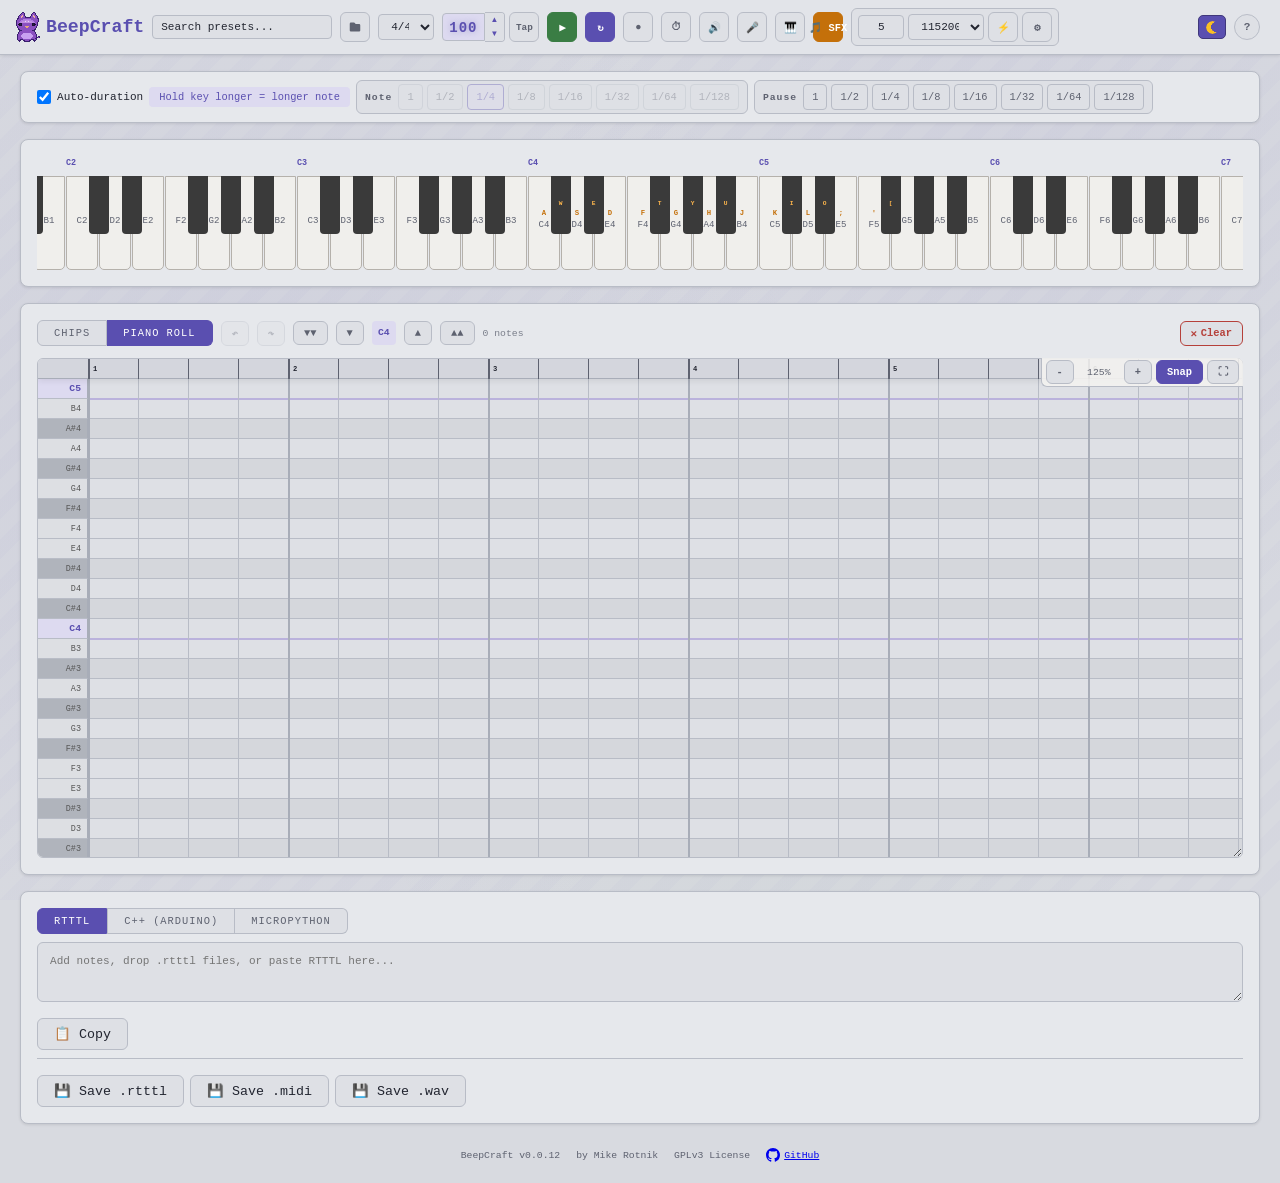
==== commit d50f4339: "Fix melody title on clear, SFX transpose preview, textarea sizing - Reset melody name to 'Melody' on" ====
--- a/beepcraft.html
+++ b/beepcraft.html
@@ -2161,6 +2161,7 @@
 MP._autoSizeTextarea = function(el) {
   if (!el) return;
   if (!el.offsetParent) return;
+  if (!el.value) { el.style.height = ''; return; }
   MP._keepScroll(function() {
     el.style.height = '0';
     el.style.height = Math.min(el.scrollHeight, 600) + 'px';
@@ -2710,7 +2711,7 @@
   MP.pushUndo(); MP.appState.seq = [];
   var tsBeats = MP.getTimeSigBeats();
   MP.appState.nextNoteStart = tsBeats * 6;
-  MP.appState.melodyName = null;
+  MP.appState.melodyName = 'Melody';
   MP.appState.prZoom = MP.ZOOM_DEFAULT;
   document.getElementById('pr-zoom-input').value = Math.round(MP.ZOOM_DEFAULT * 100) + '%';
   MP.appState.kbOctave = 4;
@@ -4258,6 +4259,7 @@
     endFreqInput.value = MP._sfxGrainFreqs[MP._sfxGrainFreqs.length - 1];
     MP._sfxClearPresetActive();
     updateDisplayValues();
+    MP.previewSfx(MP.getSfxParams());
   }
 
   document.getElementById('sfx-oct-down').addEventListener('click', function() { transposeSfx(-12); });
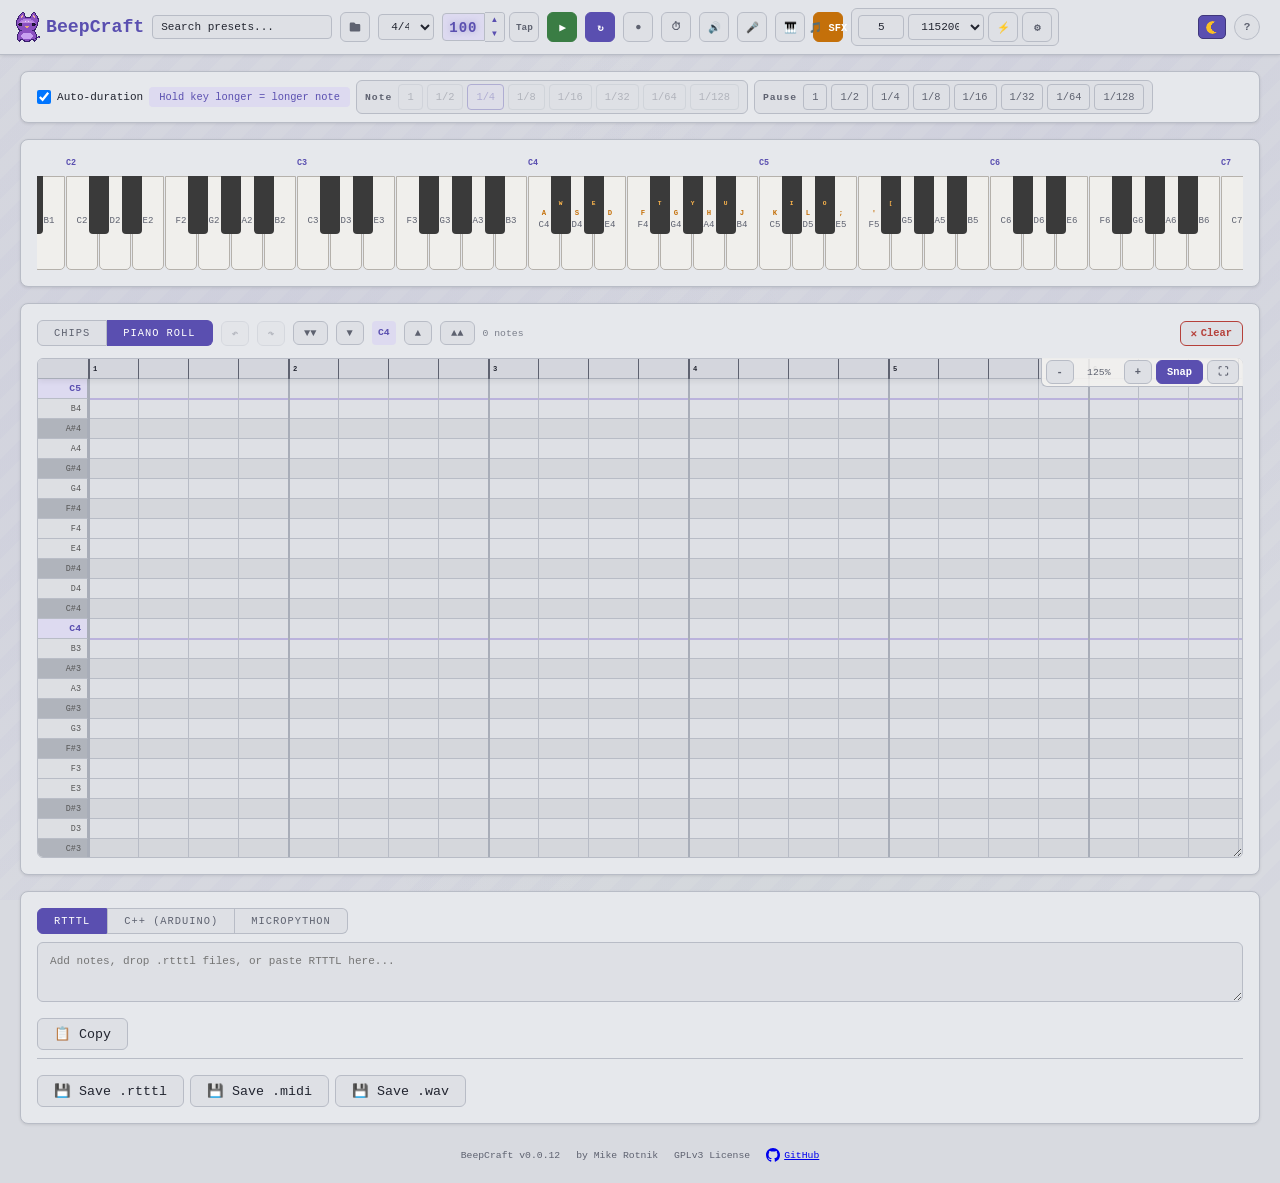
==== commit edc97ca9: "Note grouping, SFX block cloning, piano roll scroll fix - Ctrl+G groups selected notes (excludes SFX" ====
--- a/beepcraft.html
+++ b/beepcraft.html
@@ -569,6 +569,11 @@
 .pr-sfx-group:hover { filter: brightness(1.15); }
 .pr-sfx-group.selected { outline: 2px solid var(--selection); outline-offset: -1px; box-shadow: 0 0 0 2px var(--text), 0 1px 6px color-mix(in srgb, var(--selection) 45%, transparent); z-index: 3; }
 .pr-sfx-group-label { font-size: 0.6em; pointer-events: none; }
+.pr-note-group {
+  position: absolute; border: 2px dashed var(--accent); border-radius: 4px;
+  background: rgba(218, 190, 60, 0.12); pointer-events: auto; cursor: grab;
+  z-index: 1;
+}
 .pr-note[data-tip]::after { display: none; }
 .pr-note-tip {
   position: fixed; padding: 6px 12px; border-radius: 6px; font-size: 12px;
@@ -5346,7 +5351,7 @@
       var selected = [...MP.appState.selectedNoteIdxs].sort((a, b) => a - b).map(i => MP.appState.seq[i]).filter(Boolean);
       if (selected.length === 0) return;
       var minStart = Math.min(...selected.map(n => n.start));
-      MP.appState.clipboard = selected.map(n => ({ name: n.name, freq: n.freq, dur: n.dur, startOffset: n.start - minStart, sfxGroup: n.sfxGroup || null, sfxName: n.sfxName || null }));
+      MP.appState.clipboard = selected.map(n => ({ name: n.name, freq: n.freq, dur: n.dur, startOffset: n.start - minStart, sfxGroup: n.sfxGroup || null, sfxName: n.sfxName || null, group: n.group || null }));
       if (isCut) {
         MP.pushUndo();
         [...MP.appState.selectedNoteIdxs].sort((a, b) => b - a).forEach(idx => MP.appState.seq.splice(idx, 1));
@@ -5373,6 +5378,10 @@
           note.sfxGroup = groupMap[n.sfxGroup];
         }
         if (n.sfxName) note.sfxName = n.sfxName;
+        if (n.group) {
+          if (!groupMap[n.group]) groupMap[n.group] = 'grp_' + Date.now() + '_' + Math.random().toString(36).slice(2, 6);
+          note.group = groupMap[n.group];
+        }
         MP.appState.seq.push(note);
         newIdxs.add(idx);
       });
@@ -5426,6 +5435,10 @@
           note.sfxGroup = dupGroupMap[n.sfxGroup];
         }
         if (n.sfxName) note.sfxName = n.sfxName;
+        if (n.group) {
+          if (!dupGroupMap[n.group]) dupGroupMap[n.group] = 'grp_' + Date.now() + '_' + Math.random().toString(36).slice(2, 6);
+          note.group = dupGroupMap[n.group];
+        }
         MP.appState.seq.push(note);
         newIdxs.add(idx);
       });
@@ -5439,16 +5452,17 @@
       e.preventDefault();
       if (MP.appState.selectedNoteIdxs.size < 2) return;
       var selIdxs = [...MP.appState.selectedNoteIdxs];
-      var selNotes = selIdxs.map(i => MP.appState.seq[i]).filter(Boolean);
-      var hasGroup = selNotes.some(n => n.sfxGroup);
+      var selNotes = selIdxs.map(i => MP.appState.seq[i]).filter(n => n && !n.sfxGroup);
+      if (selNotes.length < 2) return;
+      var hasGroup = selNotes.some(n => n.group);
       MP.pushUndo();
       if (hasGroup) {
-        selNotes.forEach(n => { delete n.sfxGroup; });
+        selNotes.forEach(n => { delete n.group; });
         MP.updateSequence();
         MP.showToast('Ungrouped ' + selNotes.length + ' notes');
       } else {
-        var gid = 'sfx_' + MP._sfxNextGroupId++;
-        selNotes.forEach(n => { n.sfxGroup = gid; });
+        var gid = 'grp_' + Date.now() + '_' + Math.random().toString(36).slice(2, 6);
+        selNotes.forEach(n => { n.group = gid; });
         MP.updateSequence();
         MP.showToast('Grouped ' + selNotes.length + ' notes');
       }
@@ -5870,14 +5884,22 @@
           if (noteBlocks[si]) noteBlocks[si].classList.add('selected');
         }
       });
-      inner.querySelectorAll('.pr-sfx-group[data-sfx-group="' + n.sfxGroup + '"]').forEach(function(gb) {
+      inner.querySelectorAll('.pr-sfx-group').forEach(function(gb) {
+        if (gb.dataset.sfxGroup !== n.sfxGroup) return;
         gb.classList.add('selected');
+      });
+    } else if (n.group) {
+      MP.appState.seq.forEach(function(sn, si) {
+        if (sn.group === n.group) {
+          MP.appState.selectedNoteIdxs.add(si);
+          if (noteBlocks[si]) noteBlocks[si].classList.add('selected');
+        }
       });
     } else {
       MP.appState.selectedNoteIdxs.add(i);
       block.classList.add('selected');
     }
-    var isGrouped = n.sfxGroup && MP.appState.selectedNoteIdxs.size > 1;
+    var isGrouped = (n.sfxGroup || n.group) && MP.appState.selectedNoteIdxs.size > 1;
     MP.appState.lastNoteDur = n.dur;
 
     var isClone = e.shiftKey;
@@ -5961,6 +5983,26 @@
             gb.style.top = (prY(maxMidi - gAvgMidi) + 1) + 'px';
           }
         });
+        block.closest('.piano-roll-inner').querySelectorAll('.pr-note-group').forEach(function(ng) {
+          var ngid = ng.dataset.noteGroup;
+          var ngMinStart = Infinity, ngMaxEnd = 0, ngMinMidi = Infinity, ngMaxMidi = -Infinity, ngCount = 0;
+          MP.appState.seq.forEach(function(sn, si) {
+            if (sn.group !== ngid) return;
+            var pos = MP._prDragPositions[si];
+            if (!pos) return;
+            ngMinStart = Math.min(ngMinStart, pos.newStart);
+            ngMaxEnd = Math.max(ngMaxEnd, pos.newStart + sn.dur);
+            ngMinMidi = Math.min(ngMinMidi, pos.newMidi);
+            ngMaxMidi = Math.max(ngMaxMidi, pos.newMidi);
+            ngCount++;
+          });
+          if (ngCount > 0) {
+            ng.style.left = prX(ngMinStart, beatW) + 'px';
+            ng.style.top = prY(maxMidi - ngMaxMidi) + 'px';
+            ng.style.width = Math.max(8, (ngMaxEnd - ngMinStart) * beatW) + 'px';
+            ng.style.height = ((ngMaxMidi - ngMinMidi + 1) * MP.PR_ROW_H) + 'px';
+          }
+        });
       };
       var onUp = function() {
         block.closest('.piano-roll-inner')._lmbActive = false;
@@ -6185,10 +6227,7 @@
       grpIdxs.forEach(function(si) {
         MP.appState.selectedNoteIdxs.add(si);
       });
-      if (e.shiftKey) {
-        inner._lmbActive = false;
-        return;
-      }
+      var isClone = e.shiftKey;
       var startX = e.clientX, startY = e.clientY;
       var origPositions = {};
       MP.appState.selectedNoteIdxs.forEach(function(idx) {
@@ -6196,6 +6235,7 @@
       });
       var allSelectedIdxs = [...MP.appState.selectedNoteIdxs];
       var dragStarted = false;
+      var ghostBar = null;
       MP._prDragPositions = {};
       function onMove(e2) {
         var dx = e2.clientX - startX, dy = e2.clientY - startY;
@@ -6203,6 +6243,12 @@
           if (Math.abs(dx) < MP.DRAG_THRESHOLD && Math.abs(dy) < MP.DRAG_THRESHOLD) return;
           dragStarted = true;
           _prDragging = true;
+          if (isClone) {
+            ghostBar = bar.cloneNode(true);
+            ghostBar.style.opacity = '0.5';
+            ghostBar.style.pointerEvents = 'none';
+            bar.parentElement.appendChild(ghostBar);
+          }
         }
         var refOrig = origPositions[allSelectedIdxs[0]];
         var rawBeatDelta = dx / beatW;
@@ -6227,36 +6273,31 @@
           var newStart = orig.start + beatDelta;
           var newMidi = orig.midi + dMidi;
           MP._prDragPositions[idx] = { newStart: newStart, newMidi: newMidi };
-          if (noteBlocks[idx]) {
-            noteBlocks[idx].style.left = (prX(newStart, beatW) + 1) + 'px';
-            noteBlocks[idx].style.top = (prY(maxMidi - newMidi) + 1) + 'px';
-          }
         });
-        inner.querySelectorAll('.pr-sfx-group.selected').forEach(function(gb) {
-          var ggid = gb.dataset.sfxGroup;
-          var gMinStart = Infinity, gMaxEnd = 0, gMidiSum = 0, gCount = 0;
-          allSelectedIdxs.forEach(function(si) {
-            var sn = MP.appState.seq[si];
-            if (!sn || sn.sfxGroup !== ggid) return;
-            var pos = MP._prDragPositions[si];
-            if (!pos) return;
-            gMinStart = Math.min(gMinStart, pos.newStart);
-            gMaxEnd = Math.max(gMaxEnd, pos.newStart + sn.dur);
-            gMidiSum += pos.newMidi;
-            gCount++;
-          });
-          if (gCount > 0) {
-            gb.style.left = prX(gMinStart, beatW) + 'px';
-            gb.style.width = Math.max(40, (gMaxEnd - gMinStart) * beatW) + 'px';
-            gb.style.top = (prY(maxMidi - Math.round(gMidiSum / gCount)) + 1) + 'px';
-          }
+        var targetBar = isClone ? ghostBar : bar;
+        var gMinStart = Infinity, gMaxEnd = 0, gMidiSum = 0, gCount = 0;
+        allSelectedIdxs.forEach(function(si) {
+          var sn = MP.appState.seq[si];
+          if (!sn || sn.sfxGroup !== gid) return;
+          var pos = MP._prDragPositions[si];
+          if (!pos) return;
+          gMinStart = Math.min(gMinStart, pos.newStart);
+          gMaxEnd = Math.max(gMaxEnd, pos.newStart + sn.dur);
+          gMidiSum += pos.newMidi;
+          gCount++;
         });
+        if (gCount > 0 && targetBar) {
+          targetBar.style.left = prX(gMinStart, beatW) + 'px';
+          targetBar.style.width = Math.max(40, (gMaxEnd - gMinStart) * beatW) + 'px';
+          targetBar.style.top = (prY(maxMidi - Math.round(gMidiSum / gCount)) + 1) + 'px';
+        }
       }
       function onUp() {
         inner._lmbActive = false;
         _prDragging = false;
         document.removeEventListener('mousemove', onMove);
         document.removeEventListener('mouseup', onUp);
+        if (ghostBar) ghostBar.remove();
         if (dragStarted) {
           var changed = allSelectedIdxs.some(function(idx) {
             var pos = MP._prDragPositions[idx];
@@ -6265,12 +6306,28 @@
           });
           if (changed) {
             MP.pushUndo();
-            allSelectedIdxs.forEach(function(idx) {
-              var pos = MP._prDragPositions[idx];
-              if (!pos) return;
-              MP.appState.seq[idx].start = pos.newStart;
-              MP.updateNoteFromMidi(MP.appState.seq[idx], pos.newMidi);
-            });
+            if (isClone) {
+              var newGid = 'sfx_' + MP._sfxNextGroupId++;
+              var newIdxs = new Set();
+              allSelectedIdxs.forEach(function(idx) {
+                var pos = MP._prDragPositions[idx];
+                if (!pos) return;
+                var srcNote = MP.appState.seq[idx];
+                var newIdx = MP.appState.seq.length;
+                var cloned = { name: MP.nameFromMidi(pos.newMidi), freq: MP.freqFromMidi(pos.newMidi), start: pos.newStart, dur: srcNote.dur, sfxGroup: newGid };
+                if (srcNote.sfxName) cloned.sfxName = srcNote.sfxName;
+                MP.appState.seq.push(cloned);
+                newIdxs.add(newIdx);
+              });
+              MP.appState.selectedNoteIdxs = newIdxs;
+            } else {
+              allSelectedIdxs.forEach(function(idx) {
+                var pos = MP._prDragPositions[idx];
+                if (!pos) return;
+                MP.appState.seq[idx].start = pos.newStart;
+                MP.updateNoteFromMidi(MP.appState.seq[idx], pos.newMidi);
+              });
+            }
           }
           MP._prDragPositions = null;
           MP.ensureNextNoteStart();
@@ -6301,6 +6358,165 @@
     });
 
     inner.appendChild(bar);
+  });
+
+  var noteGroups = {};
+  MP.appState.seq.forEach(function(n, i) {
+    if (!n.group || n.sfxGroup) return;
+    if (!noteGroups[n.group]) noteGroups[n.group] = [];
+    noteGroups[n.group].push(i);
+  });
+  Object.keys(noteGroups).forEach(function(gid) {
+    var idxs = noteGroups[gid];
+    if (idxs.length < 2) return;
+    var gMinStart = Infinity, gMaxEnd = 0, gMinMidi = Infinity, gMaxMidi = -Infinity;
+    idxs.forEach(function(idx) {
+      var n = MP.appState.seq[idx];
+      var m = MP.midiFromName(n.name);
+      gMinStart = Math.min(gMinStart, n.start);
+      gMaxEnd = Math.max(gMaxEnd, n.start + n.dur);
+      gMinMidi = Math.min(gMinMidi, m);
+      gMaxMidi = Math.max(gMaxMidi, m);
+    });
+    var outline = document.createElement('div');
+    outline.className = 'pr-note-group';
+    outline.dataset.noteGroup = gid;
+    outline.style.left = prX(gMinStart, beatW) + 'px';
+    outline.style.top = prY(maxMidi - gMaxMidi) + 'px';
+    outline.style.width = Math.max(8, (gMaxEnd - gMinStart) * beatW) + 'px';
+    outline.style.height = ((gMaxMidi - gMinMidi + 1) * MP.PR_ROW_H) + 'px';
+
+    outline.addEventListener('mousedown', function(e) {
+      if (e.button !== 0) return;
+      e.preventDefault();
+      e.stopPropagation();
+      inner._lmbActive = true;
+      var isClone = e.shiftKey;
+      if (!MP.modKey(e) && !e.shiftKey) MP.clearSelection();
+      idxs.forEach(function(si) {
+        MP.appState.selectedNoteIdxs.add(si);
+        if (noteBlocks[si]) noteBlocks[si].classList.add('selected');
+      });
+      var startX = e.clientX, startY = e.clientY;
+      var origPositions = {};
+      MP.appState.selectedNoteIdxs.forEach(function(idx) {
+        origPositions[idx] = { start: MP.appState.seq[idx].start, midi: MP.midiFromName(MP.appState.seq[idx].name) };
+      });
+      var allSelectedIdxs = [...MP.appState.selectedNoteIdxs];
+      var dragStarted = false;
+      var ghostBlocks = [];
+      MP._prDragPositions = {};
+      function onMove(e2) {
+        var dx = e2.clientX - startX, dy = e2.clientY - startY;
+        if (!dragStarted) {
+          if (Math.abs(dx) < MP.DRAG_THRESHOLD && Math.abs(dy) < MP.DRAG_THRESHOLD) return;
+          dragStarted = true;
+          _prDragging = true;
+          if (isClone) {
+            allSelectedIdxs.forEach(function(idx) {
+              var b = noteBlocks[idx];
+              if (!b) return;
+              var ghost = b.cloneNode(true);
+              ghost.style.opacity = '0.5';
+              ghost.style.pointerEvents = 'none';
+              b.parentElement.appendChild(ghost);
+              ghostBlocks.push({ ghost: ghost, origBlock: b, idx: idx });
+              b.style.left = (prX(origPositions[idx].start, beatW) + 1) + 'px';
+              b.style.top = (prY(maxMidi - origPositions[idx].midi) + 1) + 'px';
+            });
+          }
+        }
+        var refOrig = origPositions[allSelectedIdxs[0]];
+        var snappedStart = MP.snapBeats(refOrig.start + dx / beatW);
+        var beatDelta = snappedStart - refOrig.start;
+        var dMidi = -Math.round(dy / MP.PR_ROW_H);
+        var grpMinStart = Infinity, grpMinMidi = Infinity, grpMaxMidi = -Infinity;
+        allSelectedIdxs.forEach(function(idx) {
+          var orig = origPositions[idx];
+          if (!orig) return;
+          grpMinStart = Math.min(grpMinStart, orig.start);
+          grpMinMidi = Math.min(grpMinMidi, orig.midi);
+          grpMaxMidi = Math.max(grpMaxMidi, orig.midi);
+        });
+        if (grpMinStart + beatDelta < 0) beatDelta = -grpMinStart;
+        if (grpMaxMidi + dMidi > maxMidi) dMidi = maxMidi - grpMaxMidi;
+        if (grpMinMidi + dMidi < minMidi) dMidi = minMidi - grpMinMidi;
+        MP._prDragPositions = {};
+        var gi = 0;
+        allSelectedIdxs.forEach(function(idx) {
+          var orig = origPositions[idx];
+          if (!orig) return;
+          var newStart = orig.start + beatDelta;
+          var newMidi = orig.midi + dMidi;
+          MP._prDragPositions[idx] = { newStart: newStart, newMidi: newMidi };
+          var target = isClone && ghostBlocks[gi] ? ghostBlocks[gi++].ghost : noteBlocks[idx];
+          if (target) {
+            target.style.left = (prX(newStart, beatW) + 1) + 'px';
+            target.style.top = (prY(maxMidi - newMidi) + 1) + 'px';
+          }
+        });
+        var ngMinStart = Infinity, ngMaxEnd = 0, ngMinMidi = Infinity, ngMaxMidi = -Infinity;
+        allSelectedIdxs.forEach(function(idx) {
+          var pos = MP._prDragPositions[idx];
+          if (!pos) return;
+          var sn = MP.appState.seq[idx];
+          ngMinStart = Math.min(ngMinStart, pos.newStart);
+          ngMaxEnd = Math.max(ngMaxEnd, pos.newStart + sn.dur);
+          ngMinMidi = Math.min(ngMinMidi, pos.newMidi);
+          ngMaxMidi = Math.max(ngMaxMidi, pos.newMidi);
+        });
+        outline.style.left = prX(ngMinStart, beatW) + 'px';
+        outline.style.top = prY(maxMidi - ngMaxMidi) + 'px';
+        outline.style.width = Math.max(8, (ngMaxEnd - ngMinStart) * beatW) + 'px';
+        outline.style.height = ((ngMaxMidi - ngMinMidi + 1) * MP.PR_ROW_H) + 'px';
+      }
+      function onUp() {
+        inner._lmbActive = false;
+        _prDragging = false;
+        document.removeEventListener('mousemove', onMove);
+        document.removeEventListener('mouseup', onUp);
+        ghostBlocks.forEach(function(g) { g.ghost.remove(); });
+        if (dragStarted) {
+          var changed = allSelectedIdxs.some(function(idx) {
+            var pos = MP._prDragPositions[idx];
+            var orig = origPositions[idx];
+            return pos && orig && (pos.newStart !== orig.start || pos.newMidi !== orig.midi);
+          });
+          if (changed) {
+            MP.pushUndo();
+            if (isClone) {
+              var newGid = 'grp_' + Date.now() + '_' + Math.random().toString(36).slice(2, 6);
+              var newIdxs = new Set();
+              allSelectedIdxs.forEach(function(idx) {
+                var pos = MP._prDragPositions[idx];
+                if (!pos) return;
+                var srcNote = MP.appState.seq[idx];
+                var newIdx = MP.appState.seq.length;
+                var cloned = { name: MP.nameFromMidi(pos.newMidi), freq: MP.freqFromMidi(pos.newMidi), start: pos.newStart, dur: srcNote.dur };
+                if (srcNote.group) cloned.group = newGid;
+                MP.appState.seq.push(cloned);
+                newIdxs.add(newIdx);
+              });
+              MP.appState.selectedNoteIdxs = newIdxs;
+            } else {
+              allSelectedIdxs.forEach(function(idx) {
+                var pos = MP._prDragPositions[idx];
+                if (!pos) return;
+                MP.appState.seq[idx].start = pos.newStart;
+                MP.updateNoteFromMidi(MP.appState.seq[idx], pos.newMidi);
+              });
+            }
+          }
+          MP._prDragPositions = null;
+          MP.ensureNextNoteStart();
+          MP.updateSequence();
+        }
+      }
+      document.addEventListener('mousemove', onMove);
+      document.addEventListener('mouseup', onUp);
+    });
+
+    inner.appendChild(outline);
   });
 }
 
@@ -6658,7 +6874,9 @@
   var container = document.getElementById('piano-roll');
   var prevScrollTop = container.scrollTop;
   var prevScrollLeft = container.scrollLeft;
-  var hadContent = container.querySelector('.piano-roll-inner') !== null;
+  var prevInner = container.querySelector('.piano-roll-inner');
+  var hadContent = prevInner !== null;
+  var prevMaxMidi = prevInner ? parseInt(prevInner.dataset.maxMidi) : null;
   container.innerHTML = '';
 
   var range = calcPrRange(MP.appState.seq, container.clientHeight);
@@ -6700,15 +6918,31 @@
     var scrollMidi = MP.midiFromName(MP._pendingScrollNote.name);
     var lastN = MP.appState.seq[MP.appState.seq.length - 1];
     if (scrollMidi >= 0 && lastN) {
+      if (hadContent && prevMaxMidi != null) {
+        var midiShift = maxMidi - prevMaxMidi;
+        container.scrollTop = prevScrollTop + midiShift * MP.PR_ROW_H;
+        container.scrollLeft = prevScrollLeft;
+      }
       var noteStartPx = lastN.start * beatW + MP.PR_LABEL_W;
       var noteEndPx = (lastN.start + lastN.dur) * beatW + MP.PR_LABEL_W;
-      container.scrollLeft = Math.max(0, (noteStartPx + noteEndPx) / 2 - container.clientWidth / 2);
-      var scrollRow = maxMidi - scrollMidi;
-      container.scrollTop = Math.max(0, MP.PR_TIMELINE_H + scrollRow * MP.PR_ROW_H - container.clientHeight / 2);
+      if (noteEndPx > container.scrollLeft + container.clientWidth || noteStartPx < container.scrollLeft) {
+        container.scrollLeft = Math.max(0, (noteStartPx + noteEndPx) / 2 - container.clientWidth / 2);
+      }
+      var noteTopPx = MP.PR_TIMELINE_H + (maxMidi - scrollMidi) * MP.PR_ROW_H;
+      var noteBotPx = noteTopPx + MP.PR_ROW_H;
+      if (noteTopPx < container.scrollTop || noteBotPx > container.scrollTop + container.clientHeight) {
+        container.scrollTop = Math.max(0, noteTopPx - container.clientHeight / 2);
+      }
     }
     MP._pendingScrollNote = null;
   } else if (hadContent) {
-    container.scrollTop = prevScrollTop; container.scrollLeft = prevScrollLeft;
+    if (prevMaxMidi != null && prevMaxMidi !== maxMidi) {
+      var midiShift = maxMidi - prevMaxMidi;
+      container.scrollTop = prevScrollTop + midiShift * MP.PR_ROW_H;
+    } else {
+      container.scrollTop = prevScrollTop;
+    }
+    container.scrollLeft = prevScrollLeft;
   } else if (midiNotes.length > 0) {
     var avgMidi = midiNotes.reduce(function(a, b) { return a + b; }, 0) / midiNotes.length;
     container.scrollTop = Math.max(0, MP.PR_TIMELINE_H + (maxMidi - avgMidi) * MP.PR_ROW_H - container.clientHeight / 2);
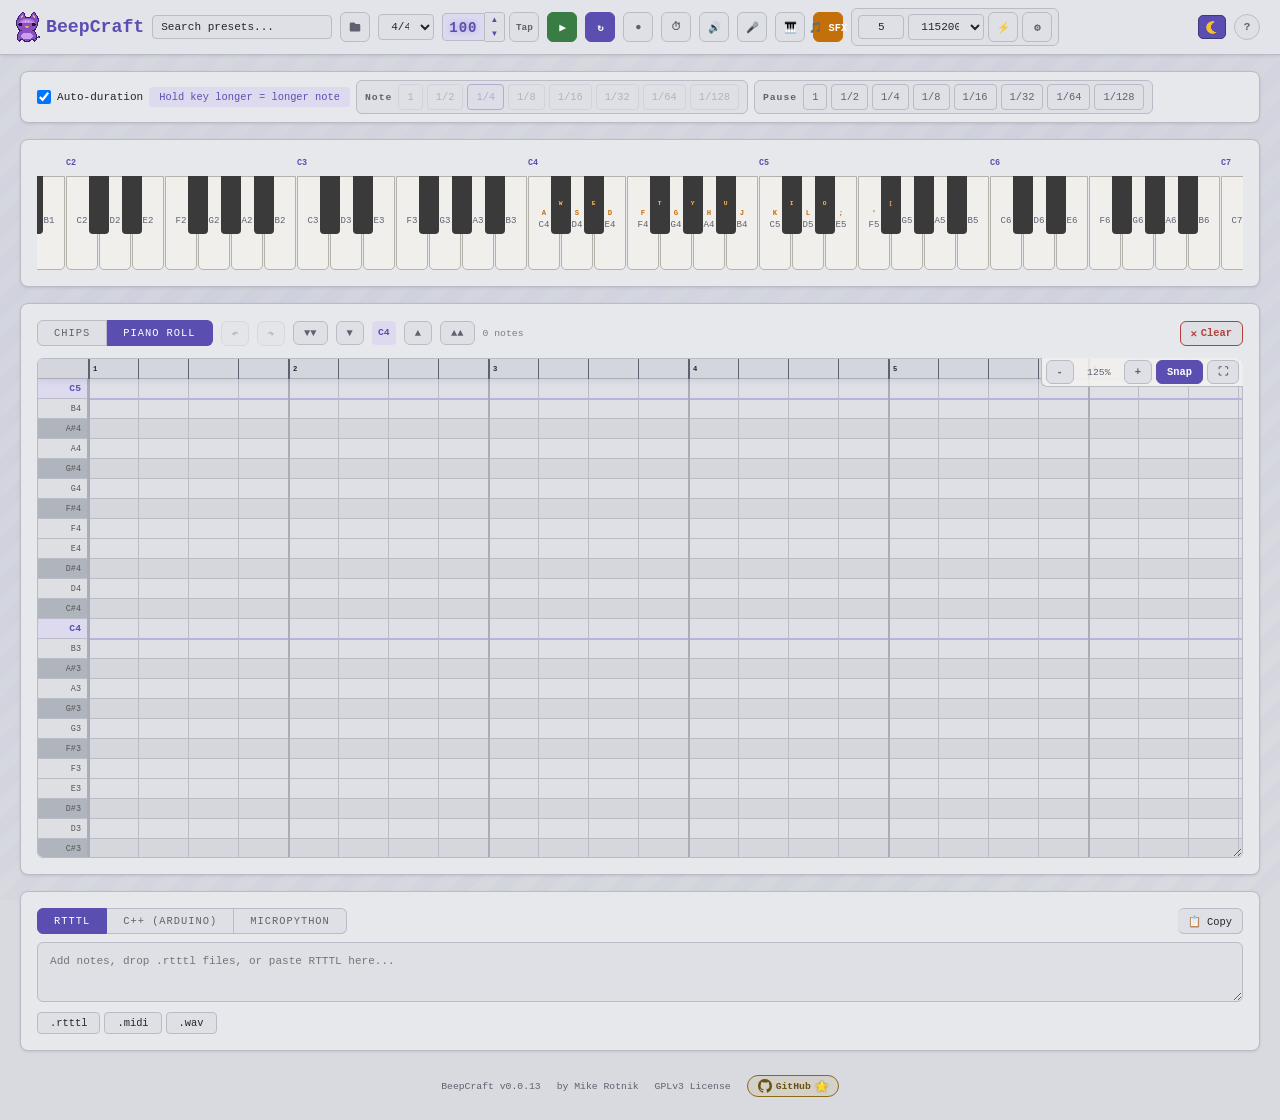
==== commit e8220219: "Syntax highlighting, repeat control, refactoring, bug fixes UI improvements: - Syntax highlighting f" ====
--- a/beepcraft.html
+++ b/beepcraft.html
@@ -101,6 +101,19 @@
   height: 60px; background: var(--subtle-bg); color: var(--text);
   border-color: var(--section-border);
 }
+.code-display {
+  width: 100%; overflow: auto; background: var(--textarea-bg); color: var(--textarea-text);
+  border: 1px solid var(--textarea-border); border-radius: 6px; padding: 12px;
+  font-family: monospace; font-size: 0.85em; margin: 0; white-space: pre-wrap; word-break: break-all; line-height: 1.4;
+}
+.code-display code { font-family: inherit; font-size: inherit; }
+.code-display code:empty::before { content: attr(data-placeholder); color: var(--muted); }
+.hl-keyword { color: #7b5bb5; font-weight: 600; }
+.hl-preproc { color: #986032; }
+.hl-comment { color: #8a8a8a; font-style: italic; }
+.hl-func { color: #2a7e4f; }
+.hl-const { color: #b5543e; }
+.hl-num { color: #1a6da0; }
 .codegen-options-row { display: flex; align-items: center; gap: 12px; margin: 0 0 4px; }
 .copy-btn {
   margin-top: 8px; padding: 7px 16px; background: var(--subtle-bg); color: var(--text);
@@ -124,6 +137,9 @@
 }
 .app-footer span { white-space: nowrap; }
 .app-footer a { display: inline-flex; align-items: center; gap: 4px; }
+.star-cta { padding: 3px 10px; border-radius: 12px; border: 1px solid #8b6914; color: #6b5210; text-decoration: none; font-weight: 600; background: rgba(180, 130, 20, 0.1); transition: all 0.2s; }
+.star-cta:hover { background: #c8960c; color: #fff; border-color: #c8960c; box-shadow: 0 0 10px rgba(200, 150, 12, 0.5); }
+.star-icon { font-size: 1.1em; filter: drop-shadow(0 0 1px #8b6914); }
 
 body.drag-overlay::after {
   content: 'Drop audio, MIDI, or .rtttl file(s) here';
@@ -232,7 +248,9 @@
   text-transform: uppercase; letter-spacing: 1px; transition: all 0.1s;
 }
 .view-tab:first-child { border-radius: 6px 0 0 6px; }
-.view-tab:last-child { border-radius: 0 6px 6px 0; border-left: none; }
+.view-tab + .view-tab { border-left: none; }
+.view-tab + :not(.view-tab) { border-left: none; }
+.view-tab:has(+ :not(.view-tab)), .view-tab:last-child { border-radius: 0 6px 6px 0; }
 .view-tab.active { background: var(--accent); color: #fff; border-color: var(--accent); }
 .view-tab:hover:not(.active) { background: var(--accent-bg); }
 
@@ -320,18 +338,17 @@
   font-weight: bold; margin-right: 2px;
 }
 
-.baud-select, .time-sig-select, .melody-search, .melody-select, .pin-input {
+.baud-select, .time-sig-select, .melody-search, .pin-input {
   padding: 5px 8px; border: 1px solid var(--section-border); border-radius: 4px;
   font-family: monospace; font-size: 0.85em;
   background: var(--subtle-bg); color: var(--text); color-scheme: light;
 }
-.baud-select, .time-sig-select, .melody-select { cursor: pointer; }
+.baud-select, .time-sig-select { cursor: pointer; }
 .baud-select { width: 76px; }
 .time-sig-select { width: 56px; }
 .preset-search-wrap { position: relative; flex: 1 1 120px; min-width: 80px; max-width: 280px; }
 .melody-search { width: 100%; text-overflow: ellipsis; box-sizing: border-box; }
 .melody-search::placeholder { color: var(--text); opacity: 1; }
-.melody-select { min-width: 140px; }
 .preset-dropdown {
   display: none; position: absolute; top: 100%; left: 0; right: 0; min-width: 240px;
   max-height: 320px; overflow-y: auto; overscroll-behavior: contain; z-index: 55;
@@ -375,6 +392,12 @@
 }
 
 .loop-toggle { font-size: 0.8em; white-space: nowrap; cursor: pointer; display: flex; align-items: center; gap: 4px; }
+.repeat-wrap { display: inline-flex; align-items: center; gap: 2px; font-size: 0.8em; white-space: nowrap; }
+.repeat-label { margin-right: 4px; }
+.repeat-input { width: 32px; padding: 3px 2px; border: 1px solid var(--input-border); border-radius: 3px; font-family: monospace; font-size: 1em; text-align: center; background: var(--input-bg); color: var(--text); -moz-appearance: textfield; }
+.repeat-input::-webkit-outer-spin-button, .repeat-input::-webkit-inner-spin-button { -webkit-appearance: none; margin: 0; }
+.repeat-btn { width: 20px; height: 20px; padding: 0; border: 1px solid var(--input-border); border-radius: 3px; background: var(--subtle-bg); color: var(--text); cursor: pointer; font-size: 0.9em; line-height: 18px; text-align: center; }
+.repeat-btn:hover { background: var(--section-border); }
 .sfx-quantize-label { font-size: 0.8em; cursor: pointer; display: flex; align-items: center; gap: 4px; margin-top: 4px; padding: 3px 8px; border-radius: 4px; border: 1px solid transparent; }
 .sfx-quantize-label.active { background: var(--accent-bg); color: var(--accent); border-color: var(--accent); }
 .sfx-grain-presets { margin-left: auto; display: flex; gap: 2px; }
@@ -388,7 +411,16 @@
 }
 .rtttl-warn { color: #e06c75; font-size: 0.8em; margin: 4px 0 0; }
 .rtttl-actions { display: flex; gap: 6px; margin-top: 4px; }
-.codegen-export-row { display: flex; gap: 6px; margin-top: 8px; padding-top: 8px; border-top: 1px solid var(--section-border); }
+.copy-btn-tab {
+  margin-left: auto; padding: 4px 10px;
+  background: var(--subtle-bg); color: var(--text); border: 1px solid var(--section-border);
+  border-radius: 6px; cursor: pointer; font-family: monospace; font-size: 0.8em;
+}
+.copy-btn-tab:hover { background: var(--section-border); }
+.codegen-actions { display: flex; align-items: center; gap: 4px; margin-top: 6px; }
+.copy-btn-sm { padding: 4px 12px; background: var(--subtle-bg); color: var(--text); border: 1px solid var(--section-border); border-radius: 4px; cursor: pointer; font-family: monospace; font-size: 0.8em; }
+.copy-btn-sm:hover { background: var(--section-border); }
+.codegen-sep { width: 1px; height: 16px; background: var(--section-border); flex-shrink: 0; margin: 0 4px; }
 
 .serial-setup-steps p { font-size: 0.85em; margin: 6px 0; line-height: 1.5; }
 .serial-sketch-textarea {
@@ -841,12 +873,14 @@
 [data-theme="dark"] .btn-danger:hover { background: #e06c75; color: #282c34; }
 [data-theme="dark"] .btn-metronome.active { background: #e65100; color: #fff; border-color: #e65100; }
 [data-theme="dark"] .btn-loop.active { background: #61afef; color: #282c34; border-color: #61afef; }
-[data-theme="dark"] .melody-select,
 [data-theme="dark"] .melody-search,
 [data-theme="dark"] .time-sig-select,
 [data-theme="dark"] .baud-select,
 [data-theme="dark"] .pin-input { background: #2c313a; color: #abb2bf; border-color: #3e4451; color-scheme: dark; }
 [data-theme="dark"] .melody-search::placeholder { color: #abb2bf; }
+[data-theme="dark"] .repeat-input { background: #2c313a; color: #abb2bf; border-color: #3e4451; }
+[data-theme="dark"] .repeat-btn { background: #3e4451; color: #abb2bf; border-color: #4b5263; }
+[data-theme="dark"] .repeat-btn:hover { background: #4b5263; }
 [data-theme="dark"] .preset-dropdown { background: #2c313a; border-color: #3e4451; box-shadow: 0 6px 20px rgba(0,0,0,0.4); }
 [data-theme="dark"] .preset-item { color: #abb2bf; border-bottom-color: #3e4451; }
 [data-theme="dark"] .preset-item:hover, [data-theme="dark"] .preset-item.active { background: #3e4451; }
@@ -864,8 +898,19 @@
 
 
 [data-theme="dark"] .rtttl-textarea { background: #2c313a; color: #abb2bf; border-color: #3e4451; }
+[data-theme="dark"] .code-display { background: #1e2127; color: #abb2bf; border-color: #3e4451; }
+[data-theme="dark"] .hl-keyword { color: #c678dd; }
+[data-theme="dark"] .hl-preproc { color: #e5c07b; }
+[data-theme="dark"] .hl-comment { color: #5c6370; }
+[data-theme="dark"] .hl-func { color: #61afef; }
+[data-theme="dark"] .hl-const { color: #e06c75; }
+[data-theme="dark"] .hl-num { color: #d19a66; }
 [data-theme="dark"] .copy-btn { background: #3e4451; color: #abb2bf; border-color: #4b5263; }
 [data-theme="dark"] .copy-btn:hover { background: #4b5263; }
+[data-theme="dark"] .copy-btn-sm { background: #3e4451; color: #abb2bf; border-color: #4b5263; }
+[data-theme="dark"] .copy-btn-sm:hover { background: #4b5263; }
+[data-theme="dark"] .copy-btn-tab { background: #3e4451; color: #abb2bf; border-color: #4b5263; }
+[data-theme="dark"] .copy-btn-tab:hover { background: #4b5263; }
 [data-theme="dark"] .info { color: #4b5263; }
 
 [data-theme="dark"] .theme-toggle { background: #61afef; color: #fbbf24; border-color: #528fbf; }
@@ -895,6 +940,8 @@
 [data-theme="dark"] .sfx-params input[type="range"] { accent-color: #61afef; }
 [data-theme="dark"] [data-tip]::after { background: #2c313a; color: #abb2bf; border-color: #3e4451; box-shadow: 0 4px 12px rgba(0,0,0,0.3); }
 [data-theme="dark"] .piano-roll-wrapper.fullscreen { background: #282c34; }
+[data-theme="dark"] .star-cta { border-color: #d4a520; color: #e5c07b; background: rgba(229, 192, 123, 0.1); }
+[data-theme="dark"] .star-cta:hover { background: #d4a520; color: #1a1400; border-color: #d4a520; box-shadow: 0 0 12px rgba(212, 165, 32, 0.5); }
 
 </style>
 </head>
@@ -907,10 +954,7 @@
     <input type="text" class="melody-search" id="melody-search" placeholder="Search presets..." autocomplete="off">
     <div class="preset-dropdown" id="preset-dropdown"></div>
   </span>
-  <select class="melody-select" id="melody-select" style="display:none">
-    <option value="">-- Load Preset --</option>
-  </select>
-  <input type="file" id="rtttl-dir-input" webkitdirectory multiple style="display:none">
+<input type="file" id="rtttl-dir-input" webkitdirectory multiple style="display:none">
   <input type="file" id="rtttl-file-input" multiple accept=".rtttl,.txt" style="display:none">
   <button class="btn btn-clear btn-sm tip-down" id="btn-load-rtttls" data-tip="Load .rtttl or .txt files (click for files, Shift+click for folder)"><svg width="14" height="14" viewBox="0 0 16 16" fill="currentColor" style="vertical-align:middle"><path d="M1 3.5A1.5 1.5 0 0 1 2.5 2h3.879a1.5 1.5 0 0 1 1.06.44l1.122 1.12A1.5 1.5 0 0 0 9.62 4H13.5A1.5 1.5 0 0 1 15 5.5v7a1.5 1.5 0 0 1-1.5 1.5h-11A1.5 1.5 0 0 1 1 12.5v-9z"/></svg><span class="btn-text">Load</span></button>
   <span class="tip-down" data-tip="Time signature (beats per measure) — affects grid lines and metronome accent"><select class="time-sig-select" id="time-sig">
@@ -1034,40 +1078,32 @@
     <button class="view-tab active" data-output="rtttl">RTTTL</button>
     <button class="view-tab" data-output="arduino">C++ (Arduino)</button>
     <button class="view-tab" data-output="micropython">MicroPython</button>
+    <button class="copy-btn-tab" id="codegen-copy-btn" data-tip="Copy to clipboard">&#128203; Copy</button>
   </div>
   <div id="output-rtttl" style="margin-top:8px">
     <textarea id="rtttl-output" class="rtttl-textarea" placeholder="Add notes, drop .rtttl files, or paste RTTTL here..."></textarea>
     <div id="rtttl-warn" class="rtttl-warn" style="display:none">Overlapping notes — RTTTL is monophonic, positions will shift</div>
-    <div class="rtttl-actions">
-      <button class="copy-btn" id="rtttl-copy-btn">&#128203; Copy</button>
-    </div>
   </div>
   <div id="output-arduino" style="display:none; margin-top:8px">
     <div class="codegen-options-row">
       <p class="info" style="margin:0">Works on any Arduino-compatible board: ESP32, STM32, nRF52, ATmega, RP2040, etc.</p>
-      <label class="loop-toggle tip-down" data-tip="Loop: melody restarts after last note. Uncheck for play-once."><input type="checkbox" id="codegen-loop" checked> Loop</label>
+      <span class="repeat-wrap tip-down" data-tip="Repeat count (0 = loop forever)"><span class="repeat-label">Repeat</span><button class="repeat-btn" data-target="codegen-repeat" data-dir="-1">-</button><input type="number" class="repeat-input" id="codegen-repeat" value="0" min="0" max="999"><button class="repeat-btn" data-target="codegen-repeat" data-dir="1">+</button></span>
       <label class="loop-toggle tip-down" data-tip="Strip comments and whitespace for smaller code size"><input type="checkbox" id="codegen-compact"> Compact</label>
     </div>
-    <textarea id="output" readonly placeholder="Add some notes to generate code..."></textarea>
-    <div class="rtttl-actions">
-      <button class="copy-btn" id="copy-btn">&#128203; Copy</button>
-    </div>
+    <pre class="code-display" id="output"><code data-placeholder="Add notes to generate code..."></code></pre>
   </div>
   <div id="output-micropython" style="display:none; margin-top:8px">
     <div class="codegen-options-row">
       <p class="info" style="margin:0">ESP32 / RP2040 with MicroPython — uses PWM for tone generation</p>
-      <label class="loop-toggle tip-down" data-tip="Loop: melody repeats with while True. Uncheck for play-once."><input type="checkbox" id="codegen-mp-loop" checked> Loop</label>
+      <span class="repeat-wrap tip-down" data-tip="Repeat count (0 = loop forever)"><span class="repeat-label">Repeat</span><button class="repeat-btn" data-target="codegen-mp-repeat" data-dir="-1">-</button><input type="number" class="repeat-input" id="codegen-mp-repeat" value="0" min="0" max="999"><button class="repeat-btn" data-target="codegen-mp-repeat" data-dir="1">+</button></span>
     </div>
-    <textarea id="output-mp" readonly placeholder="Add some notes to generate code..."></textarea>
-    <div class="rtttl-actions">
-      <button class="copy-btn" id="copy-btn-mp">&#128203; Copy</button>
-    </div>
+    <pre class="code-display" id="output-mp"><code data-placeholder="Add notes to generate code..."></code></pre>
   </div>
-  <div class="codegen-export-row">
-    <button class="copy-btn" id="rtttl-save-btn" data-tip="Download as .rtttl file">&#128190; Save .rtttl</button>
-    <button class="copy-btn" id="midi-save-btn" data-tip="Download as Standard MIDI file">&#128190; Save .midi</button>
-    <button class="copy-btn" id="wav-save-btn" data-tip="Download melody as WAV audio file">&#128190; Save .wav</button>
-    <button class="copy-btn" id="btn-share" data-tip="Copy shareable link to clipboard" style="display:none">&#128279; Share</button>
+  <div class="codegen-actions">
+    <button class="copy-btn-sm" id="rtttl-save-btn" data-tip="Download as .rtttl file">.rtttl</button>
+    <button class="copy-btn-sm" id="midi-save-btn" data-tip="Download as Standard MIDI file">.midi</button>
+    <button class="copy-btn-sm" id="wav-save-btn" data-tip="Download melody as WAV audio file">.wav</button>
+    <button class="copy-btn-sm" id="btn-share" data-tip="Copy shareable link to clipboard" style="display:none">Share</button>
   </div>
 </div>
 
@@ -1219,7 +1255,7 @@
   <span id="app-version">BeepCraft</span>
   <span>by Mike Rotnik</span>
   <span>GPLv3 License</span>
-  <a href="https://github.com/mrotnik/beepcraft" target="_blank" rel="noopener"><svg width="14" height="14" viewBox="0 0 16 16" fill="currentColor"><path d="M8 0C3.58 0 0 3.58 0 8c0 3.54 2.29 6.53 5.47 7.59.4.07.55-.17.55-.38 0-.19-.01-.82-.01-1.49-2.01.37-2.53-.49-2.69-.94-.09-.23-.48-.94-.82-1.13-.28-.15-.68-.52-.01-.53.63-.01 1.08.58 1.23.82.72 1.21 1.87.87 2.33.66.07-.52.28-.87.51-1.07-1.78-.2-3.64-.89-3.64-3.95 0-.87.31-1.59.82-2.15-.08-.2-.36-1.02.08-2.12 0 0 .67-.21 2.2.82.64-.18 1.32-.27 2-.27.68 0 1.36.09 2 .27 1.53-1.04 2.2-.82 2.2-.82.44 1.1.16 1.92.08 2.12.51.56.82 1.27.82 2.15 0 3.07-1.87 3.75-3.65 3.95.29.25.54.73.54 1.48 0 1.07-.01 1.93-.01 2.2 0 .21.15.46.55.38A8.01 8.01 0 0016 8c0-4.42-3.58-8-8-8z"/></svg> GitHub</a>
+  <a href="https://github.com/mrotnik/beepcraft" target="_blank" rel="noopener" class="star-cta" data-tip="Give us a &#11088; on GitHub"><svg width="14" height="14" viewBox="0 0 16 16" fill="currentColor"><path d="M8 0C3.58 0 0 3.58 0 8c0 3.54 2.29 6.53 5.47 7.59.4.07.55-.17.55-.38 0-.19-.01-.82-.01-1.49-2.01.37-2.53-.49-2.69-.94-.09-.23-.48-.94-.82-1.13-.28-.15-.68-.52-.01-.53.63-.01 1.08.58 1.23.82.72 1.21 1.87.87 2.33.66.07-.52.28-.87.51-1.07-1.78-.2-3.64-.89-3.64-3.95 0-.87.31-1.59.82-2.15-.08-.2-.36-1.02.08-2.12 0 0 .67-.21 2.2.82.64-.18 1.32-.27 2-.27.68 0 1.36.09 2 .27 1.53-1.04 2.2-.82 2.2-.82.44 1.1.16 1.92.08 2.12.51.56.82 1.27.82 2.15 0 3.07-1.87 3.75-3.65 3.95.29.25.54.73.54 1.48 0 1.07-.01 1.93-.01 2.2 0 .21.15.46.55.38A8.01 8.01 0 0016 8c0-4.42-3.58-8-8-8z"/></svg> GitHub <span class="star-icon">&#11088;</span></a>
 </footer>
 
 <div class="toast" id="toast"></div>
@@ -1228,7 +1264,7 @@
 </script>
 <script>
 window.MP = window.MP || {};
-MP.VERSION = 'v0.0.12';
+MP.VERSION = 'v0.0.13';
 
 MP.appState = {
   seq: [],
@@ -1434,13 +1470,18 @@
 };
 
 MP.seqEndBeat = function() {
-  const seq = MP.appState.seq;
-  if (seq.length === 0) return 0;
-  return Math.max(...seq.map(n => n.start + n.dur));
+  var seq = MP.appState.seq;
+  var m = 0;
+  for (var i = 0; i < seq.length; i++) {
+    var e = seq[i].start + seq[i].dur;
+    if (e > m) m = e;
+  }
+  return m;
 };
 
 MP.totalBeats = function() {
-  return Math.max(MP.seqEndBeat(), MP.appState.nextNoteStart);
+  var minBeats = MP.getTimeSigBeats() * 6;
+  return Math.max(MP.seqEndBeat(), MP.appState.nextNoteStart, minBeats);
 };
 
 MP.seqToFlat = function() {
@@ -2166,11 +2207,52 @@
 MP._autoSizeTextarea = function(el) {
   if (!el) return;
   if (!el.offsetParent) return;
-  if (!el.value) { el.style.height = ''; return; }
+  var content = el.value !== undefined ? el.value : el.textContent;
+  if (!content) { el.style.height = ''; return; }
   MP._keepScroll(function() {
     el.style.height = '0';
-    el.style.height = Math.min(el.scrollHeight, 600) + 'px';
-  });
+    el.style.height = Math.min(el.scrollHeight, 350) + 'px';
+  });
+};
+
+MP._highlightLines = function(code, commentPrefix, rules) {
+  return MP.escHtml(code).split('\n').map(function(line) {
+    var commentIdx = line.indexOf(commentPrefix);
+    if (commentIdx >= 0) {
+      var before = line.substring(0, commentIdx);
+      var comment = '<span class="hl-comment">' + line.substring(commentIdx) + '</span>';
+      return rules.reduce(function(s, r) { return s.replace(r[0], r[1]); }, before) + comment;
+    }
+    return rules.reduce(function(s, r) { return s.replace(r[0], r[1]); }, line);
+  }).join('\n');
+};
+
+MP._highlightCpp = function(code) {
+  return MP._highlightLines(code, '//', [
+    [/(#define\b)/g, '<span class="hl-preproc">$1</span>'],
+    [/\b(const|int|void|unsigned|long|if|else|for|while|return|sizeof)\b/g, '<span class="hl-keyword">$1</span>'],
+    [/\b(tone|noTone|millis)\b/g, '<span class="hl-func">$1</span>'],
+    [/\b(NOTE_\w+)\b/g, '<span class="hl-const">$1</span>'],
+    [/\b(\d+)\b/g, '<span class="hl-num">$1</span>']
+  ]);
+};
+
+MP._highlightPython = function(code) {
+  return MP._highlightLines(code, '#', [
+    [/\b(from|import|def|while|for|in|if|else|True|False|None)\b/g, '<span class="hl-keyword">$1</span>'],
+    [/\b(range|len|print|PWM|Pin)\b/g, '<span class="hl-func">$1</span>'],
+    [/\b(BUZZER_PIN|melody|durations|wholenote|pwm)\b/g, '<span class="hl-const">$1</span>'],
+    [/\b(\d+)\b/g, '<span class="hl-num">$1</span>']
+  ]);
+};
+
+MP._setCodeDisplay = function(el, code, lang) {
+  if (!el) return;
+  el.dataset.rawCode = code;
+  var codeEl = el.querySelector('code');
+  if (codeEl) {
+    codeEl.innerHTML = lang === 'cpp' ? MP._highlightCpp(code) : MP._highlightPython(code);
+  }
 };
 
 MP.updateStats = function() {
@@ -2194,7 +2276,7 @@
   const outputMp = document.getElementById('output-mp');
   const rtttlOutput = document.getElementById('rtttl-output');
   MP.updateStats();
-  if (MP.appState.seq.length === 0) { output.value = ''; if (outputMp) outputMp.value = ''; rtttlOutput.value = ''; MP._autoSizeTextarea(output); MP._autoSizeTextarea(outputMp); MP._autoSizeTextarea(rtttlOutput); return; }
+  if (MP.appState.seq.length === 0) { MP._setCodeDisplay(output, '', 'cpp'); if (outputMp) MP._setCodeDisplay(outputMp, '', 'python'); rtttlOutput.value = ''; MP._autoSizeTextarea(output); MP._autoSizeTextarea(outputMp); MP._autoSizeTextarea(rtttlOutput); var w = document.getElementById('rtttl-warn'); if (w) w.style.display = 'none'; return; }
 
   const flat = MP.seqToFlat();
   const uniqueFreqs = {};
@@ -2203,12 +2285,14 @@
 
   const bpmVal = MP.getBpm();
   const wholeMs = Math.round(240000 / bpmVal);
-  var codegenLoop = document.getElementById('codegen-loop');
-  var loopEnabled = !codegenLoop || codegenLoop.checked;
+  var repeatEl = document.getElementById('codegen-repeat');
+  var repeatCount = repeatEl ? parseInt(repeatEl.value) || 0 : 0;
+  var loopEnabled = repeatCount === 0;
   var compactEl = document.getElementById('codegen-compact');
   var compact = compactEl && compactEl.checked;
-  var mpLoopEl = document.getElementById('codegen-mp-loop');
-  var mpLoopEnabled = !mpLoopEl || mpLoopEl.checked;
+  var mpRepeatEl = document.getElementById('codegen-mp-repeat');
+  var mpRepeatCount = mpRepeatEl ? parseInt(mpRepeatEl.value) || 0 : 0;
+  var mpLoopEnabled = mpRepeatCount === 0;
 
   const flatDur = n => n.dotted ? -n.dur : n.dur;
   const noteRef = n => n.freq === 0 ? '0' : toDefine(n.name);
@@ -2216,13 +2300,18 @@
   var code;
   if (compact) {
     var defines = Object.entries(uniqueFreqs).map(([name, freq]) => '#define ' + toDefine(name) + ' ' + freq).join('\n');
-    var loopLine = loopEnabled ? 'if(currentNote>=melodyLength)currentNote=0;' : 'if(currentNote>=melodyLength){noTone(BUZZER_PIN);return;}';
+    var loopLine;
+    if (loopEnabled) loopLine = 'if(currentNote>=melodyLength)currentNote=0;';
+    else if (repeatCount === 1) loopLine = 'if(currentNote>=melodyLength){noTone(BUZZER_PIN);return;}';
+    else loopLine = 'if(currentNote>=melodyLength){melodyRepeat++;if(melodyRepeat>=' + repeatCount + '){noTone(BUZZER_PIN);return;}currentNote=0;}';
     code = defines + '\n';
     code += 'const int melody[]={' + flat.map(noteRef).join(',') + '};\n';
     code += 'const int noteDurations[]={' + flat.map(flatDur).join(',') + '};\n';
     code += 'int melodyLength=sizeof(melody)/sizeof(melody[0]);\n';
     code += 'int wholenote=' + wholeMs + ';\n';
-    code += 'int currentNote=0;unsigned long noteStart=0;unsigned long noteDuration=0;\n';
+    code += 'int currentNote=0;unsigned long noteStart=0;unsigned long noteDuration=0;';
+    if (repeatCount > 1) code += 'int melodyRepeat=0;';
+    code += '\n';
     code += 'void melodyTick(){unsigned long now=millis();if(now-noteStart>=noteDuration){' + loopLine;
     code += 'int dur=noteDurations[currentNote];int duration=dur>0?(wholenote/dur):(-wholenote*3/(dur*2));';
     code += 'if(melody[currentNote]>0){tone(BUZZER_PIN,melody[currentNote],duration*9/10);}else{noTone(BUZZER_PIN);}';
@@ -2244,14 +2333,21 @@
     code += 'int currentNote = 0;\n';
     code += 'unsigned long noteStart = 0;\n';
     code += 'unsigned long noteDuration = 0;\n';
+    if (repeatCount > 1) code += 'int melodyRepeat = 0;\n';
     code += '\n// Non-blocking melody step — call every loop() iteration while playing\n';
     code += 'void melodyTick() {\n';
     code += '  unsigned long now = millis();\n';
     code += '  if (now - noteStart >= noteDuration) {\n';
-    if (!loopEnabled) {
+    if (loopEnabled) {
+      code += '    if (currentNote >= melodyLength) currentNote = 0;\n';
+    } else if (repeatCount === 1) {
       code += '    if (currentNote >= melodyLength) { noTone(BUZZER_PIN); return; }\n';
     } else {
-      code += '    if (currentNote >= melodyLength) currentNote = 0;\n';
+      code += '    if (currentNote >= melodyLength) {\n';
+      code += '      melodyRepeat++;\n';
+      code += '      if (melodyRepeat >= ' + repeatCount + ') { noTone(BUZZER_PIN); return; }\n';
+      code += '      currentNote = 0;\n';
+      code += '    }\n';
     }
     code += '    int dur = noteDurations[currentNote];\n';
     code += '    int duration = dur > 0 ? (wholenote / dur) : (-wholenote * 3 / (dur * 2));\n';
@@ -2267,7 +2363,7 @@
     code += '}\n';
     code += '\n// ===== USAGE: call melodyTick() in loop() while playing =====\n';
   }
-  output.value = code;
+  MP._setCodeDisplay(output, code, 'cpp');
   MP._autoSizeTextarea(output);
 
   if (outputMp) {
@@ -2281,10 +2377,13 @@
     if (mpLoopEnabled) {
       mpCode += 'while True:\n';
       mpCode += '    for i in range(len(melody)):\n';
+    } else if (mpRepeatCount === 1) {
+      mpCode += 'for i in range(len(melody)):\n';
     } else {
-      mpCode += 'for i in range(len(melody)):\n';
-    }
-    var indent = mpLoopEnabled ? '        ' : '    ';
+      mpCode += 'for _rep in range(' + mpRepeatCount + '):\n';
+      mpCode += '    for i in range(len(melody)):\n';
+    }
+    var indent = (mpLoopEnabled || mpRepeatCount > 1) ? '        ' : '    ';
     mpCode += indent + 'dur = durations[i]\n';
     mpCode += indent + 'duration = wholenote // dur if dur > 0 else -wholenote * 3 // (dur * 2)\n';
     mpCode += indent + 'if melody[i] > 0:\n';
@@ -2296,7 +2395,7 @@
     if (!mpLoopEnabled) {
       mpCode += 'pwm.deinit()\n';
     }
-    outputMp.value = mpCode;
+    MP._setCodeDisplay(outputMp, mpCode, 'python');
     MP._autoSizeTextarea(outputMp);
   }
 
@@ -2567,6 +2666,9 @@
       selectedDur: MP.appState.selectedDur,
       timeSig: MP.appState.timeSig,
       snapEnabled: MP.appState.snapEnabled,
+      codegenRepeat: parseInt(document.getElementById('codegen-repeat').value) || 0,
+      codegenCompact: document.getElementById('codegen-compact').checked,
+      codegenMpRepeat: parseInt(document.getElementById('codegen-mp-repeat').value) || 0,
     }));
   } catch (e) {}
 };
@@ -2589,6 +2691,9 @@
     if (Number.isFinite(data.selectedDur)) MP.appState.selectedDur = MP.DUR_NAMES[data.selectedDur] ? data.selectedDur : 4;
     if (data.timeSig && Number.isFinite(data.timeSig.beats) && Number.isFinite(data.timeSig.value) && data.timeSig.beats > 0 && data.timeSig.value > 0) MP.appState.timeSig = data.timeSig;
     if (typeof data.snapEnabled === 'boolean') MP.appState.snapEnabled = data.snapEnabled;
+    if (Number.isFinite(data.codegenRepeat)) document.getElementById('codegen-repeat').value = MP.clamp(Math.floor(data.codegenRepeat), 0, 999);
+    if (typeof data.codegenCompact === 'boolean') document.getElementById('codegen-compact').checked = data.codegenCompact;
+    if (Number.isFinite(data.codegenMpRepeat)) document.getElementById('codegen-mp-repeat').value = MP.clamp(Math.floor(data.codegenMpRepeat), 0, 999);
     return true;
   } catch (e) { return false; }
 };
@@ -2722,7 +2827,7 @@
   MP.appState.kbOctave = 4;
   MP.updateKeyBindingLabels();
   MP.scrollKbToOctave();
-  MP.stopPlayback(); MP.updateSequence();
+  MP.stopPlayback(); MP.appState.pausedBeat = null; MP.removePauseCursor(); MP.updateSequence();
 };
 
 MP.refreshPianoRoll = function() {
@@ -2765,7 +2870,7 @@
 };
 
 MP.setBpm = function(val) {
-  var v = MP.clamp(parseInt(val) || 120, 10, 900);
+  var v = MP.clamp(parseInt(val) || MP.BPM_DEFAULT, MP.BPM_MIN, MP.BPM_MAX);
   document.getElementById('bpm').value = v;
   document.getElementById('led-display').textContent = v;
 };
@@ -2776,7 +2881,8 @@
     MP.showToast('Clipboard not available', true);
     return;
   }
-  navigator.clipboard.writeText(el.value).then(function() {
+  var text = el.dataset.rawCode !== undefined ? el.dataset.rawCode : (el.value !== undefined ? el.value : el.textContent);
+  navigator.clipboard.writeText(text).then(function() {
     btn.innerHTML = 'Copied!'; setTimeout(function() { btn.innerHTML = originalHtml; }, MP.COPY_FEEDBACK_MS);
   });
 };
@@ -3010,6 +3116,80 @@
 MP._sfxGrainTimes = [];
 MP._sfxDragState = null;
 
+MP._sfxAnalyzeAudio = function(samples, sr) {
+  var hpOut = new Float32Array(samples.length);
+  hpOut[0] = samples[0];
+  for (var hi = 1; hi < samples.length; hi++) {
+    hpOut[hi] = samples[hi] - samples[hi - 1] + 0.995 * hpOut[hi - 1];
+  }
+  var filtered = MP._lowPassFilter(hpOut, sr, 5000);
+  var winSize = 1024, hopSize = 256;
+  var sfxThresholds = [];
+  for (var ti = 0; ti < 10; ti++) sfxThresholds.push(0.03 + ti * 0.04);
+  var maxRms = 0, windows = [];
+  for (var pos = 0; pos + winSize <= filtered.length; pos += hopSize) {
+    var win = filtered.subarray(pos, pos + winSize);
+    var rms = 0;
+    for (var k = 0; k < win.length; k++) rms += win[k] * win[k];
+    rms = Math.sqrt(rms / win.length);
+    if (rms > maxRms) maxRms = rms;
+    windows.push({ win: win, rms: rms });
+  }
+  var silenceThresh = Math.max(0.005, maxRms * 0.08);
+  var rawFreqs = [], prevFreq = 0;
+  for (var i = 0; i < windows.length; i++) {
+    if (windows[i].rms < silenceThresh) { rawFreqs.push(0); continue; }
+    var diff = MP._yinDifference(windows[i].win);
+    var candidates = MP._sfxYinCandidates(diff, sr, sfxThresholds);
+    var bestCandidate = null;
+    if (candidates.length > 0 && candidates[0].confidence > 0.85) {
+      if (prevFreq > 0 && candidates.length > 1) {
+        var closestDist = Infinity;
+        for (var ci = 0; ci < candidates.length; ci++) {
+          var dist = Math.abs(candidates[ci].freq - prevFreq);
+          if (dist < closestDist) { closestDist = dist; bestCandidate = candidates[ci]; }
+        }
+      } else { bestCandidate = candidates[0]; }
+    }
+    if (bestCandidate) { rawFreqs.push(Math.round(bestCandidate.freq)); prevFreq = bestCandidate.freq; }
+    else { rawFreqs.push(0); }
+  }
+  for (var mi = 1; mi < rawFreqs.length - 1; mi++) {
+    if (rawFreqs[mi] > 0 && rawFreqs[mi - 1] > 0 && rawFreqs[mi + 1] > 0) {
+      var vals = [rawFreqs[mi - 1], rawFreqs[mi], rawFreqs[mi + 1]].sort(function(a, b) { return a - b; });
+      rawFreqs[mi] = vals[1];
+    }
+  }
+  var voiced = rawFreqs.filter(function(f) { return f > 0; });
+  if (voiced.length < 2) return null;
+  var startIdx = 0, endIdx = rawFreqs.length - 1;
+  while (startIdx < rawFreqs.length && rawFreqs[startIdx] === 0) startIdx++;
+  while (endIdx > startIdx && rawFreqs[endIdx] === 0) endIdx--;
+  var trimmed = rawFreqs.slice(startIdx, endIdx + 1);
+  for (var j = 0; j < trimmed.length; j++) {
+    if (trimmed[j] === 0) {
+      var prev = j > 0 ? trimmed[j - 1] : voiced[0];
+      var next = voiced[0];
+      for (var nk = j + 1; nk < trimmed.length; nk++) { if (trimmed[nk] > 0) { next = trimmed[nk]; break; } }
+      trimmed[j] = Math.round((prev + next) / 2);
+    }
+  }
+  var grains = MP.clamp(trimmed.length, MP.SFX_MIN_GRAINS, MP.SFX_MAX_GRAINS);
+  var resampled = [];
+  for (var g = 0; g < grains; g++) {
+    var t = grains > 1 ? g / (grains - 1) : 0;
+    var srcIdx = t * (trimmed.length - 1);
+    var lo = Math.floor(srcIdx);
+    var hi2 = Math.min(lo + 1, trimmed.length - 1);
+    var frac = srcIdx - lo;
+    var freq = Math.round(trimmed[lo] * (1 - frac) + trimmed[hi2] * frac);
+    resampled.push(MP.clamp(freq, MP.SFX_MIN_FREQ, MP.SFX_MAX_FREQ));
+  }
+  var voicedSamples = (endIdx - startIdx + 1) * hopSize + winSize;
+  var voicedMs = Math.round((voicedSamples / sr) * 1000);
+  return { resampled: resampled, grains: grains, voiced: voiced.length, durationMs: voicedMs };
+};
+
 MP._sfxDefaultTimes = function(n) {
   var times = [];
   for (var i = 0; i < n; i++) times.push(n > 1 ? i / (n - 1) : 0);
@@ -3291,116 +3471,24 @@
   var offset = 0;
   chunks.forEach(function(c) { merged.set(c, offset); offset += c.length; });
 
-  var ctx = MP.getAudioCtx();
-  var sr = ctx.sampleRate;
-  var hpOut = new Float32Array(merged.length);
-  hpOut[0] = merged[0];
-  for (var hi = 1; hi < merged.length; hi++) {
-    hpOut[hi] = merged[hi] - merged[hi - 1] + 0.995 * hpOut[hi - 1];
-  }
-  var filtered = MP._lowPassFilter(hpOut, sr, 5000);
-
-  var winSize = 1024;
-  var hopSize = 256;
-  var sfxThresholds = [];
-  for (var ti = 0; ti < 10; ti++) sfxThresholds.push(0.03 + ti * 0.04);
-
-  var maxRms = 0;
-  var windows = [];
-  for (var pos = 0; pos + winSize <= filtered.length; pos += hopSize) {
-    var win = filtered.subarray(pos, pos + winSize);
-    var rms = 0;
-    for (var k = 0; k < win.length; k++) rms += win[k] * win[k];
-    rms = Math.sqrt(rms / win.length);
-    if (rms > maxRms) maxRms = rms;
-    windows.push({ win: win, rms: rms });
-  }
-
-  var silenceThresh = Math.max(0.005, maxRms * 0.08);
-  var rawFreqs = [];
-  var prevFreq = 0;
-  for (var i = 0; i < windows.length; i++) {
-    if (windows[i].rms < silenceThresh) {
-      rawFreqs.push(0);
-      continue;
-    }
-    var diff = MP._yinDifference(windows[i].win);
-    var candidates = MP._sfxYinCandidates(diff, sr, sfxThresholds);
-    var bestCandidate = null;
-    if (candidates.length > 0 && candidates[0].confidence > 0.85) {
-      if (prevFreq > 0 && candidates.length > 1) {
-        var closestDist = Infinity;
-        for (var ci = 0; ci < candidates.length; ci++) {
-          var dist = Math.abs(candidates[ci].freq - prevFreq);
-          if (dist < closestDist) { closestDist = dist; bestCandidate = candidates[ci]; }
-        }
-      } else {
-        bestCandidate = candidates[0];
-      }
-    }
-    if (bestCandidate) {
-      rawFreqs.push(Math.round(bestCandidate.freq));
-      prevFreq = bestCandidate.freq;
-    } else {
-      rawFreqs.push(0);
-    }
-  }
-
-  for (var mi = 1; mi < rawFreqs.length - 1; mi++) {
-    if (rawFreqs[mi] > 0 && rawFreqs[mi - 1] > 0 && rawFreqs[mi + 1] > 0) {
-      var vals = [rawFreqs[mi - 1], rawFreqs[mi], rawFreqs[mi + 1]].sort(function(a, b) { return a - b; });
-      rawFreqs[mi] = vals[1];
-    }
-  }
-
-  var voiced = rawFreqs.filter(function(f) { return f > 0; });
-  if (voiced.length < 2) { MP.showToast('No pitch detected - try a clearer sound', true); return; }
-
-  var startIdx = 0, endIdx = rawFreqs.length - 1;
-  while (startIdx < rawFreqs.length && rawFreqs[startIdx] === 0) startIdx++;
-  while (endIdx > startIdx && rawFreqs[endIdx] === 0) endIdx--;
-  var trimmed = rawFreqs.slice(startIdx, endIdx + 1);
-
-  for (var j = 0; j < trimmed.length; j++) {
-    if (trimmed[j] === 0) {
-      var prev = j > 0 ? trimmed[j - 1] : voiced[0];
-      var next = voiced[0];
-      for (var k = j + 1; k < trimmed.length; k++) {
-        if (trimmed[k] > 0) { next = trimmed[k]; break; }
-      }
-      trimmed[j] = Math.round((prev + next) / 2);
-    }
-  }
-
-  var grains = MP.clamp(trimmed.length, MP.SFX_MIN_GRAINS, MP.SFX_MAX_GRAINS);
-  var resampled = [];
-  for (var g = 0; g < grains; g++) {
-    var t = grains > 1 ? g / (grains - 1) : 0;
-    var srcIdx = t * (trimmed.length - 1);
-    var lo = Math.floor(srcIdx);
-    var hi = Math.min(lo + 1, trimmed.length - 1);
-    var frac = srcIdx - lo;
-    var freq = Math.round(trimmed[lo] * (1 - frac) + trimmed[hi] * frac);
-    resampled.push(MP.clamp(freq, MP.SFX_MIN_FREQ, MP.SFX_MAX_FREQ));
-  }
+  var result = MP._sfxAnalyzeAudio(merged, MP.getAudioCtx().sampleRate);
+  if (!result) { MP.showToast('No pitch detected - try a clearer sound', true); return; }
 
   MP._sfxUndoStack.push(MP._sfxSnapshot());
   if (MP._sfxUndoStack.length > MP._sfxMaxUndo) MP._sfxUndoStack.shift();
   MP._sfxRedoStack = [];
   MP._sfxUpdateUndoButtons();
-  MP._sfxGrainFreqs = resampled;
-  MP._sfxGrainTimes = MP._sfxDefaultTimes(resampled.length);
-
-  var voicedSamples = (endIdx - startIdx + 1) * hopSize + winSize;
-  var voicedMs = Math.round((voicedSamples / sr) * 1000);
-  document.getElementById('sfx-duration').value = MP.clamp(voicedMs, 20, 2000);
-  document.getElementById('sfx-grains').value = grains;
-  document.getElementById('sfx-start-freq').value = resampled[0];
-  document.getElementById('sfx-end-freq').value = resampled[resampled.length - 1];
+  MP._sfxGrainFreqs = result.resampled;
+  MP._sfxGrainTimes = MP._sfxDefaultTimes(result.resampled.length);
+
+  document.getElementById('sfx-duration').value = MP.clamp(result.durationMs, MP.SFX_MIN_DURATION, MP.SFX_MAX_DURATION);
+  document.getElementById('sfx-grains').value = result.grains;
+  document.getElementById('sfx-start-freq').value = result.resampled[0];
+  document.getElementById('sfx-end-freq').value = result.resampled[result.resampled.length - 1];
 
   MP._sfxClearPresetActive();
   if (onDone) onDone();
-  MP.showToast('Sound captured (' + voiced.length + ' frames, ' + grains + ' grains)');
+  MP.showToast('Sound captured (' + result.voiced + ' frames, ' + result.grains + ' grains)');
 };
 
 MP.drawSfxWaveform = function(params) {
@@ -4319,91 +4407,18 @@
     reader.onload = function() {
       var ctx = MP.getAudioCtx();
       ctx.decodeAudioData(reader.result, function(audioBuffer) {
-        var raw = audioBuffer.getChannelData(0);
-        var sr = audioBuffer.sampleRate;
-        var hpOut = new Float32Array(raw.length);
-        hpOut[0] = raw[0];
-        for (var hi = 1; hi < raw.length; hi++) {
-          hpOut[hi] = raw[hi] - raw[hi - 1] + 0.995 * hpOut[hi - 1];
-        }
-        var filtered = MP._lowPassFilter(hpOut, sr, 5000);
-        var winSize = 1024;
-        var hopSize = 256;
-        var sfxThresholds = [];
-        for (var ti = 0; ti < 10; ti++) sfxThresholds.push(0.03 + ti * 0.04);
-        var maxRms = 0;
-        var windows = [];
-        for (var pos = 0; pos + winSize <= filtered.length; pos += hopSize) {
-          var win = filtered.subarray(pos, pos + winSize);
-          var rms = 0;
-          for (var k = 0; k < win.length; k++) rms += win[k] * win[k];
-          rms = Math.sqrt(rms / win.length);
-          if (rms > maxRms) maxRms = rms;
-          windows.push({ win: win, rms: rms });
-        }
-        var silenceThresh = Math.max(0.005, maxRms * 0.08);
-        var rawFreqs = [];
-        var prevFreq = 0;
-        for (var i = 0; i < windows.length; i++) {
-          if (windows[i].rms < silenceThresh) { rawFreqs.push(0); continue; }
-          var diff = MP._yinDifference(windows[i].win);
-          var candidates = MP._sfxYinCandidates(diff, sr, sfxThresholds);
-          var bestCandidate = null;
-          if (candidates.length > 0 && candidates[0].confidence > 0.85) {
-            if (prevFreq > 0 && candidates.length > 1) {
-              var closestDist = Infinity;
-              for (var ci = 0; ci < candidates.length; ci++) {
-                var dist = Math.abs(candidates[ci].freq - prevFreq);
-                if (dist < closestDist) { closestDist = dist; bestCandidate = candidates[ci]; }
-              }
-            } else { bestCandidate = candidates[0]; }
-          }
-          if (bestCandidate) { rawFreqs.push(Math.round(bestCandidate.freq)); prevFreq = bestCandidate.freq; }
-          else { rawFreqs.push(0); }
-        }
-        for (var mi = 1; mi < rawFreqs.length - 1; mi++) {
-          if (rawFreqs[mi] > 0 && rawFreqs[mi - 1] > 0 && rawFreqs[mi + 1] > 0) {
-            var vals = [rawFreqs[mi - 1], rawFreqs[mi], rawFreqs[mi + 1]].sort(function(a, b) { return a - b; });
-            rawFreqs[mi] = vals[1];
-          }
-        }
-        var voiced = rawFreqs.filter(function(f) { return f > 0; });
-        if (voiced.length < 2) { MP.showToast('No pitch detected in audio', true); return; }
-        var startIdx = 0, endIdx = rawFreqs.length - 1;
-        while (startIdx < rawFreqs.length && rawFreqs[startIdx] === 0) startIdx++;
-        while (endIdx > startIdx && rawFreqs[endIdx] === 0) endIdx--;
-        var trimmed = rawFreqs.slice(startIdx, endIdx + 1);
-        for (var j = 0; j < trimmed.length; j++) {
-          if (trimmed[j] === 0) {
-            var prev2 = j > 0 ? trimmed[j - 1] : voiced[0];
-            var next = voiced[0];
-            for (var nk = j + 1; nk < trimmed.length; nk++) { if (trimmed[nk] > 0) { next = trimmed[nk]; break; } }
-            trimmed[j] = Math.round((prev2 + next) / 2);
-          }
-        }
-        var grains = MP.clamp(trimmed.length, MP.SFX_MIN_GRAINS, MP.SFX_MAX_GRAINS);
-        var resampled = [];
-        for (var g = 0; g < grains; g++) {
-          var t = grains > 1 ? g / (grains - 1) : 0;
-          var srcIdx = t * (trimmed.length - 1);
-          var lo = Math.floor(srcIdx);
-          var hi2 = Math.min(lo + 1, trimmed.length - 1);
-          var frac = srcIdx - lo;
-          var freq = Math.round(trimmed[lo] * (1 - frac) + trimmed[hi2] * frac);
-          resampled.push(MP.clamp(freq, MP.SFX_MIN_FREQ, MP.SFX_MAX_FREQ));
-        }
+        var result = MP._sfxAnalyzeAudio(audioBuffer.getChannelData(0), audioBuffer.sampleRate);
+        if (!result) { MP.showToast('No pitch detected in audio', true); return; }
         pushSfxUndo();
-        MP._sfxGrainFreqs = resampled;
-        MP._sfxGrainTimes = MP._sfxDefaultTimes(resampled.length);
-        var voicedSamples = (endIdx - startIdx + 1) * hopSize + winSize;
-        var voicedMs = Math.round((voicedSamples / sr) * 1000);
-        document.getElementById('sfx-duration').value = MP.clamp(voicedMs, MP.SFX_MIN_DURATION, MP.SFX_MAX_DURATION);
-        grainsInput.value = grains;
-        startFreqInput.value = resampled[0];
-        endFreqInput.value = resampled[resampled.length - 1];
+        MP._sfxGrainFreqs = result.resampled;
+        MP._sfxGrainTimes = MP._sfxDefaultTimes(result.resampled.length);
+        document.getElementById('sfx-duration').value = MP.clamp(result.durationMs, MP.SFX_MIN_DURATION, MP.SFX_MAX_DURATION);
+        grainsInput.value = result.grains;
+        startFreqInput.value = result.resampled[0];
+        endFreqInput.value = result.resampled[result.resampled.length - 1];
         MP._sfxClearPresetActive();
         updateDisplayValues();
-        MP.showToast('Imported audio (' + voiced.length + ' frames, ' + grains + ' grains)');
+        MP.showToast('Imported audio (' + result.voiced + ' frames, ' + result.grains + ' grains)');
       }, function() { MP.showToast('Failed to decode audio file', true); });
     };
     reader.readAsArrayBuffer(file);
@@ -6731,7 +6746,6 @@
       var dx = e2.clientX - startX;
       lastEnd = Math.max(minEnd, MP.snapBeats(origEnd + dx / beatW));
       var newW = lastEnd * beatW;
-      var newW = lastEnd * beatW;
       inner.style.width = (MP.PR_LABEL_W + newW) + 'px';
       edgeHandle.style.left = (prX(lastEnd, beatW) - 4) + 'px';
       setEdgeX(prX(lastEnd, beatW));
@@ -7612,11 +7626,11 @@
   document.getElementById('btn-help').addEventListener('click', function() { hotkeyModal.style.display = hotkeyModal.style.display === 'none' ? '' : 'none'; });
   setupModalDismiss('hotkey-modal', 'hotkey-modal-close');
 
-  document.getElementById('copy-btn').addEventListener('click', function() {
-    MP.copyToClipboard('output', this, '&#128203; Copy to clipboard');
-  });
-  document.getElementById('rtttl-copy-btn').addEventListener('click', function() {
-    MP.copyToClipboard('rtttl-output', this, '&#128203; Copy');
+  document.getElementById('codegen-copy-btn').addEventListener('click', function() {
+    var activeTab = document.querySelector('.view-tab[data-output].active');
+    var textareaMap = { rtttl: 'rtttl-output', arduino: 'output', micropython: 'output-mp' };
+    var id = activeTab ? textareaMap[activeTab.dataset.output] : 'output';
+    MP.copyToClipboard(id, this, '&#128203; Copy');
   });
   document.getElementById('rtttl-save-btn').addEventListener('click', function() {
     var rtttl = document.getElementById('rtttl-output').value.trim();
@@ -7678,11 +7692,21 @@
       });
     });
   });
-  document.getElementById('codegen-loop').addEventListener('change', function() { MP._keepScroll(function() { MP.generateCode(); }); });
-  document.getElementById('codegen-compact').addEventListener('change', function() { MP._keepScroll(function() { MP.generateCode(); }); });
-  document.getElementById('codegen-mp-loop').addEventListener('change', function() { MP._keepScroll(function() { MP.generateCode(); }); });
-  document.getElementById('copy-btn-mp').addEventListener('click', function() {
-    MP.copyToClipboard('output-mp', this, '&#128203; Copy to clipboard');
+  document.getElementById('codegen-repeat').addEventListener('input', function() { MP._keepScroll(function() { MP.generateCode(); }); MP.autoSave(); });
+  document.getElementById('codegen-compact').addEventListener('change', function() { MP._keepScroll(function() { MP.generateCode(); }); MP.autoSave(); });
+  document.getElementById('codegen-mp-repeat').addEventListener('input', function() { MP._keepScroll(function() { MP.generateCode(); }); MP.autoSave(); });
+  document.querySelectorAll('.repeat-input').forEach(function(input) {
+    input.addEventListener('blur', function() {
+      if (!input.value || isNaN(parseInt(input.value))) input.value = '0';
+    });
+  });
+  document.querySelectorAll('.repeat-btn').forEach(function(btn) {
+    btn.addEventListener('click', function() {
+      var input = document.getElementById(btn.dataset.target);
+      var val = MP.clamp((parseInt(input.value) || 0) + parseInt(btn.dataset.dir), 0, 999);
+      input.value = val;
+      input.dispatchEvent(new Event('input'));
+    });
   });
 }
 
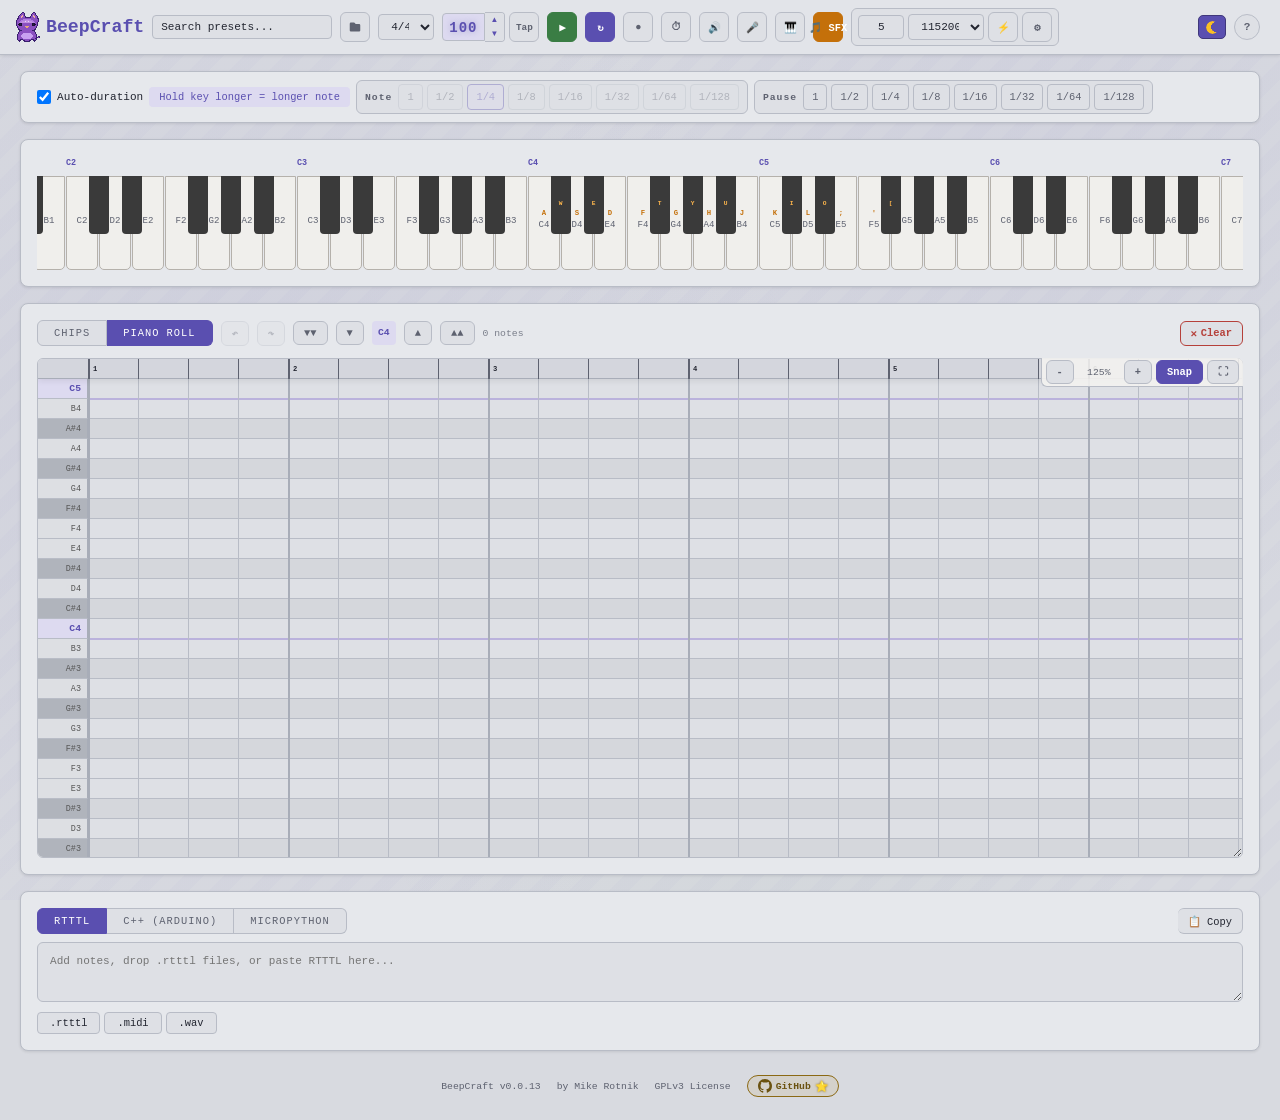
==== commit 39df7e43: "Auto-scroll piano roll to notes on melody load, README fix - Piano roll centers on notes when loadin" ====
--- a/beepcraft.html
+++ b/beepcraft.html
@@ -2854,6 +2854,7 @@
   MP.setBpm(result.bpm);
   var wasPlaying = !!MP.appState.playState;
   MP.stopPlayback();
+  MP._pendingScrollToFit = true;
   MP.updateSequence();
   if (wasPlaying) MP.playSequence();
   return result;
@@ -6928,7 +6929,15 @@
 
   container.appendChild(wrapper);
 
-  if (MP._pendingScrollNote) {
+  if (MP._pendingScrollToFit && midiNotes.length > 0) {
+    var fitMinMidi = Math.min.apply(null, midiNotes);
+    var fitMaxMidi = Math.max.apply(null, midiNotes);
+    var fitAvgMidi = (fitMinMidi + fitMaxMidi) / 2;
+    var fitTopPx = MP.PR_TIMELINE_H + (maxMidi - fitAvgMidi) * MP.PR_ROW_H;
+    container.scrollTop = Math.max(0, fitTopPx - container.clientHeight / 2);
+    container.scrollLeft = 0;
+    MP._pendingScrollToFit = false;
+  } else if (MP._pendingScrollNote) {
     var scrollMidi = MP.midiFromName(MP._pendingScrollNote.name);
     var lastN = MP.appState.seq[MP.appState.seq.length - 1];
     if (scrollMidi >= 0 && lastN) {
